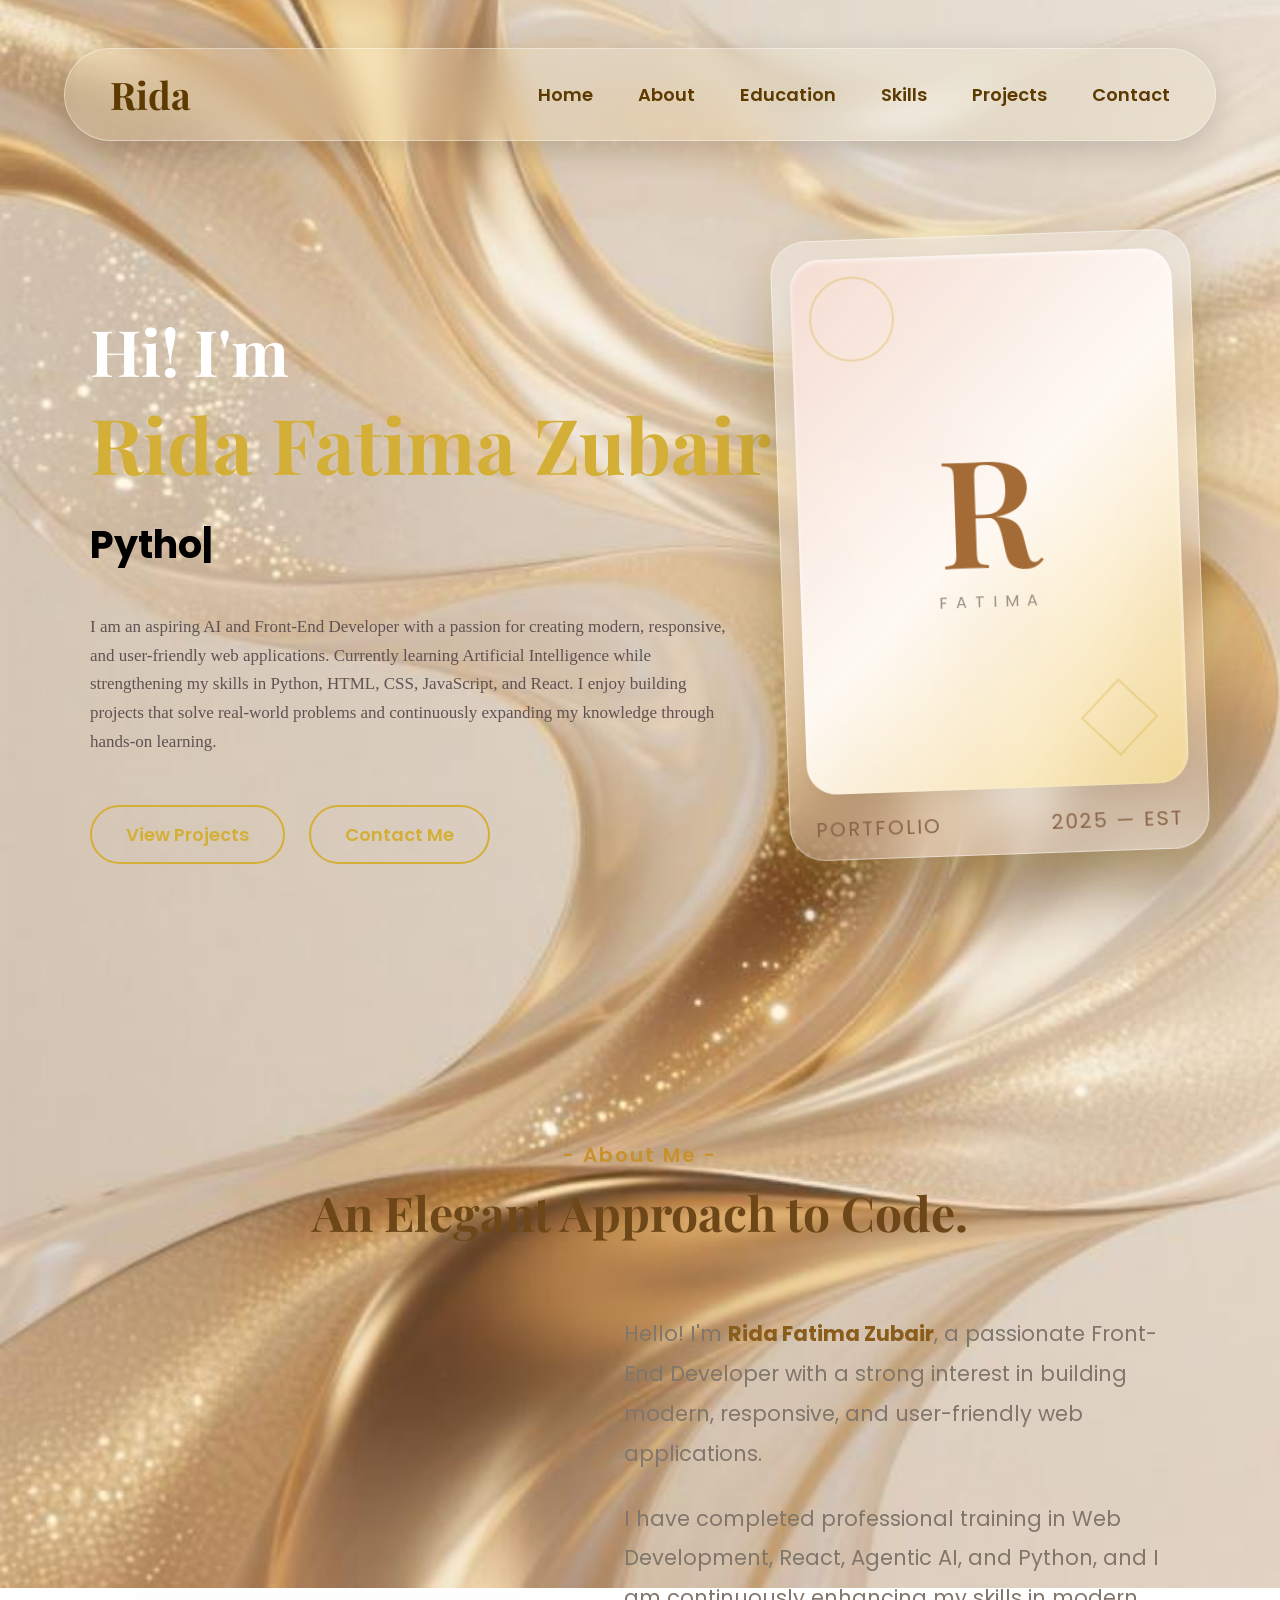
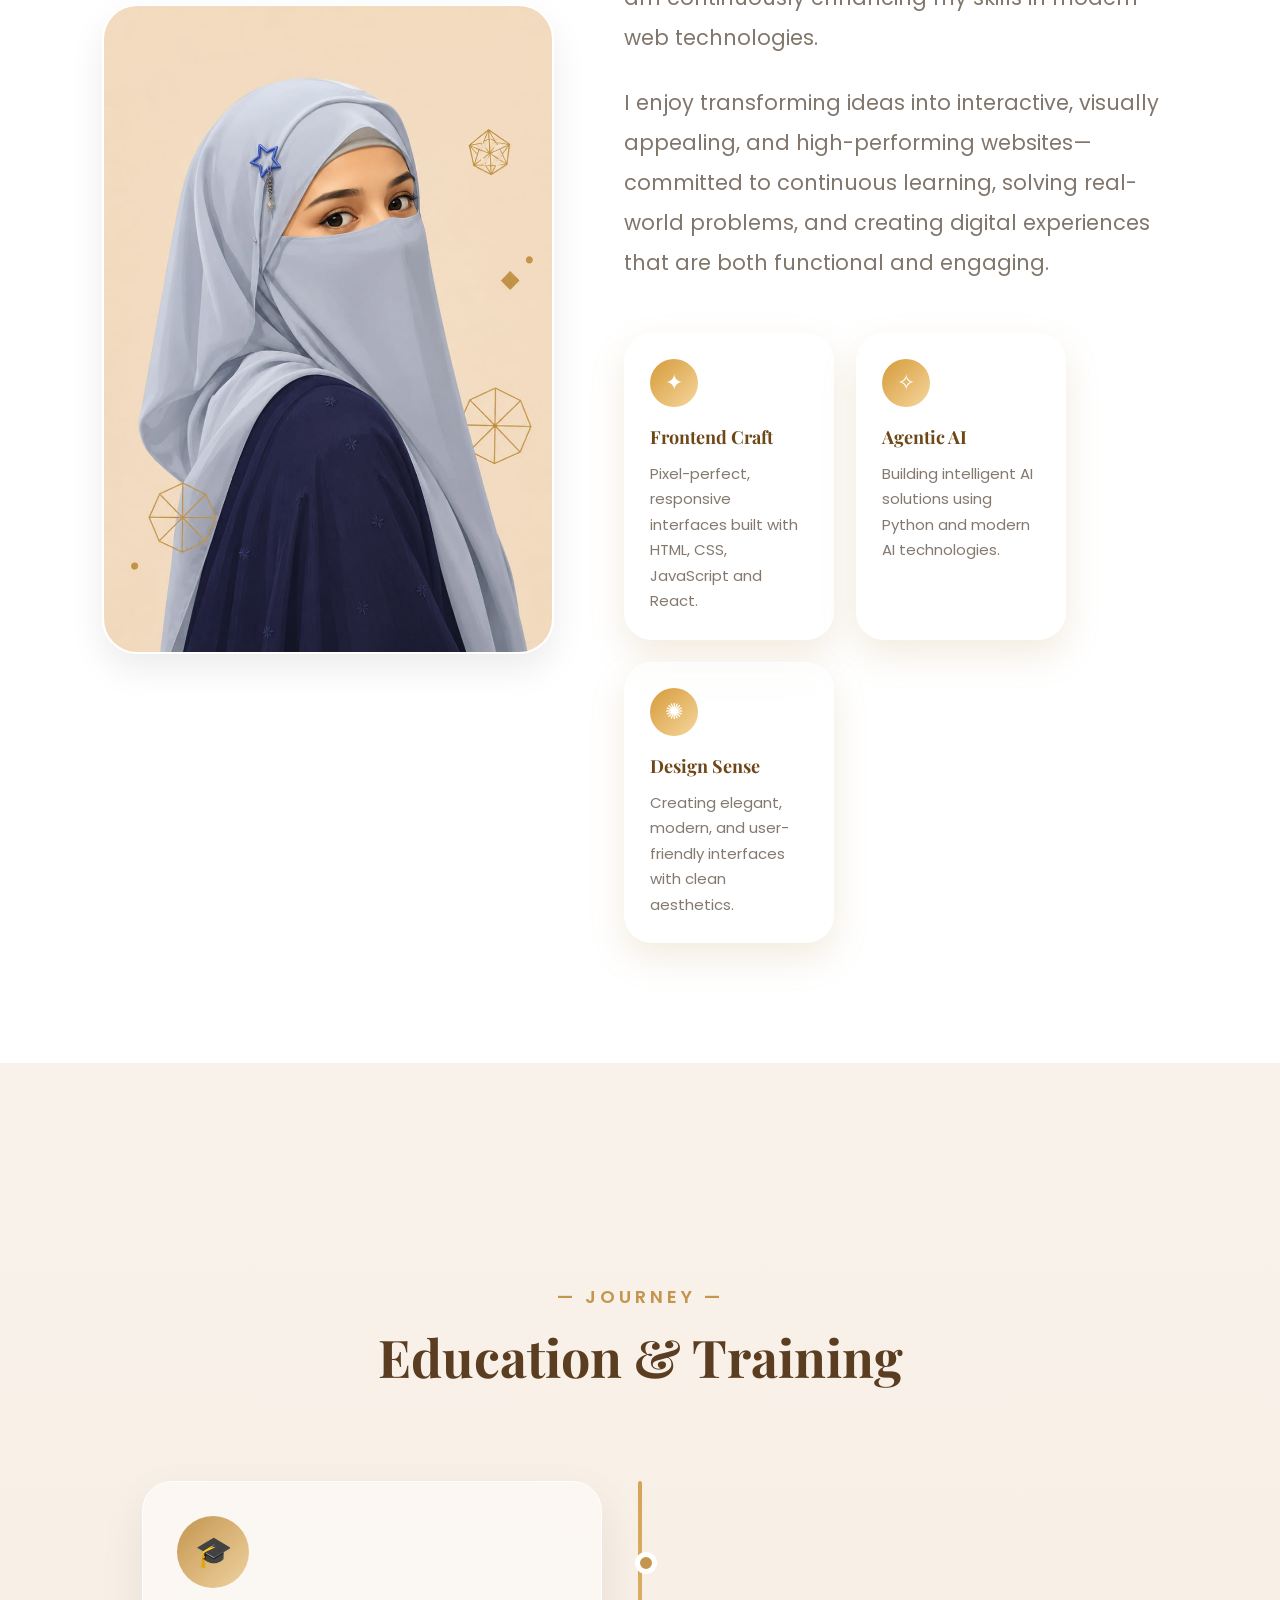
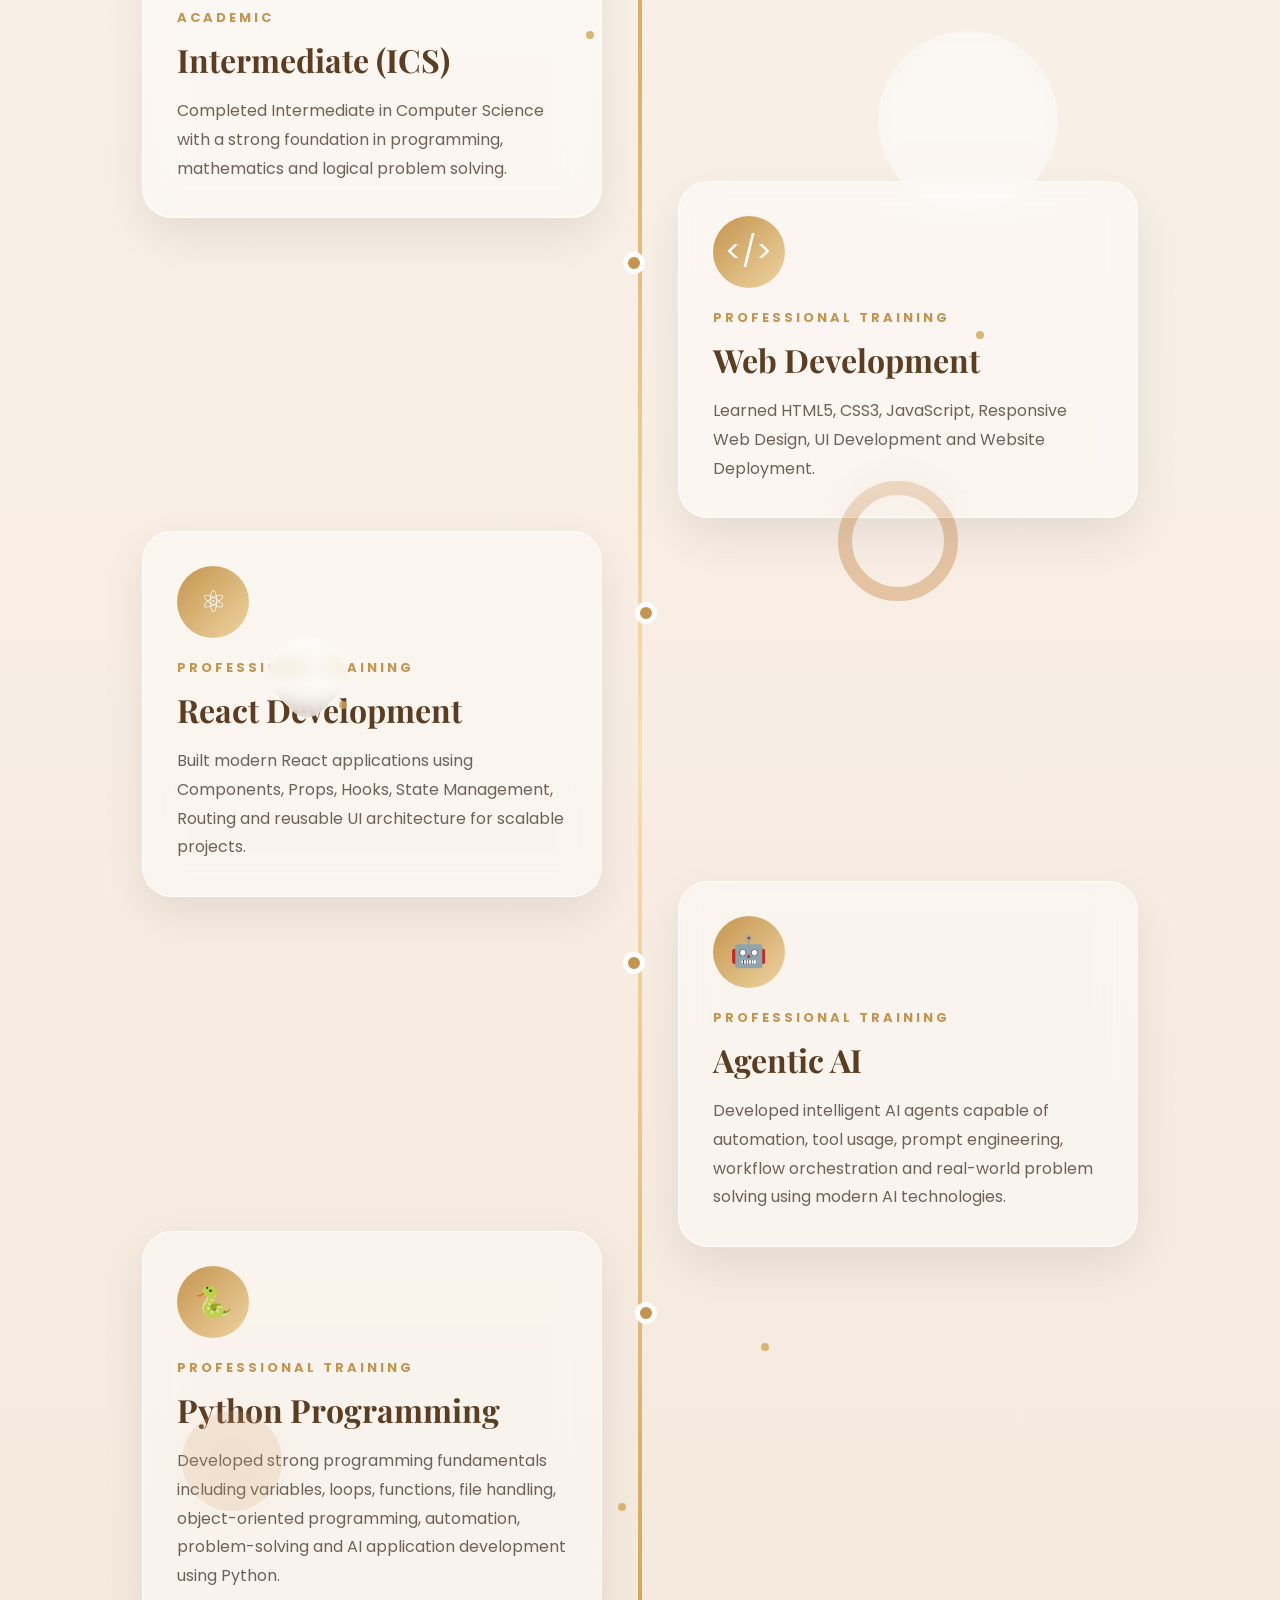
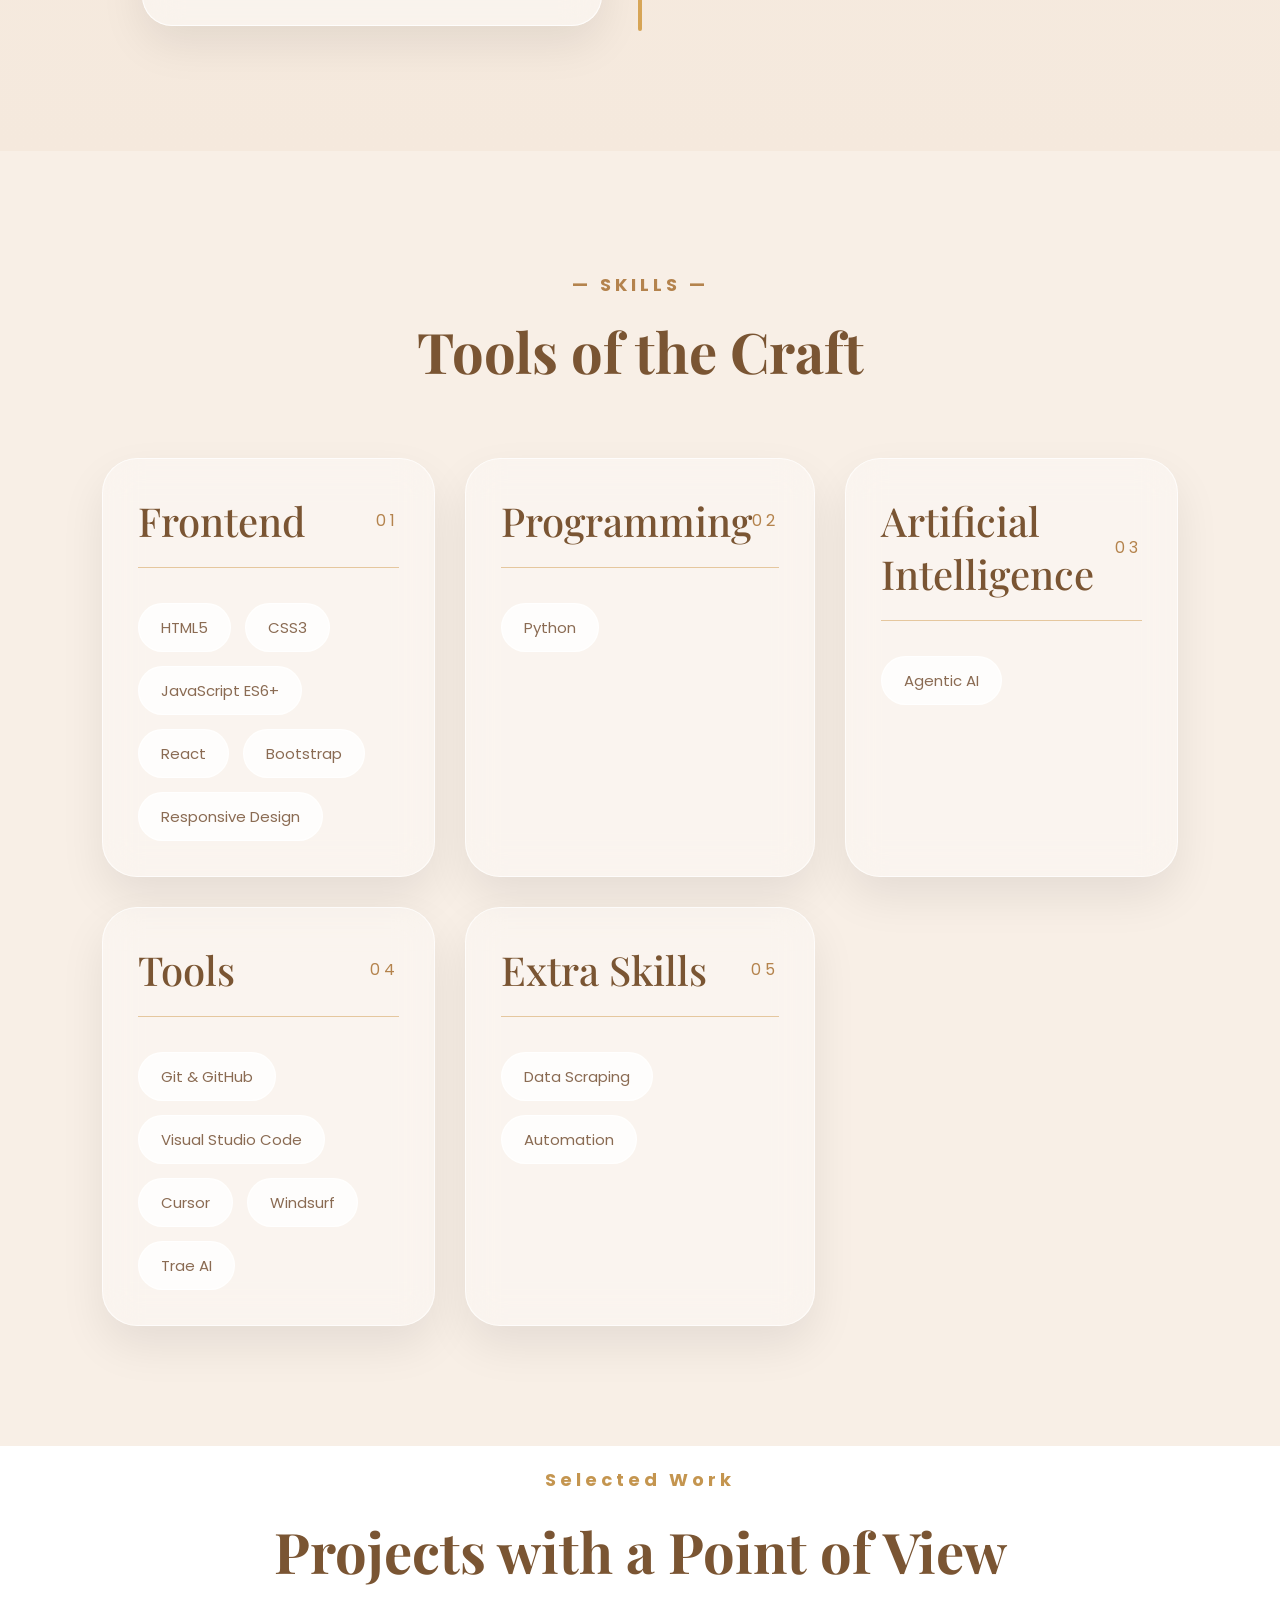
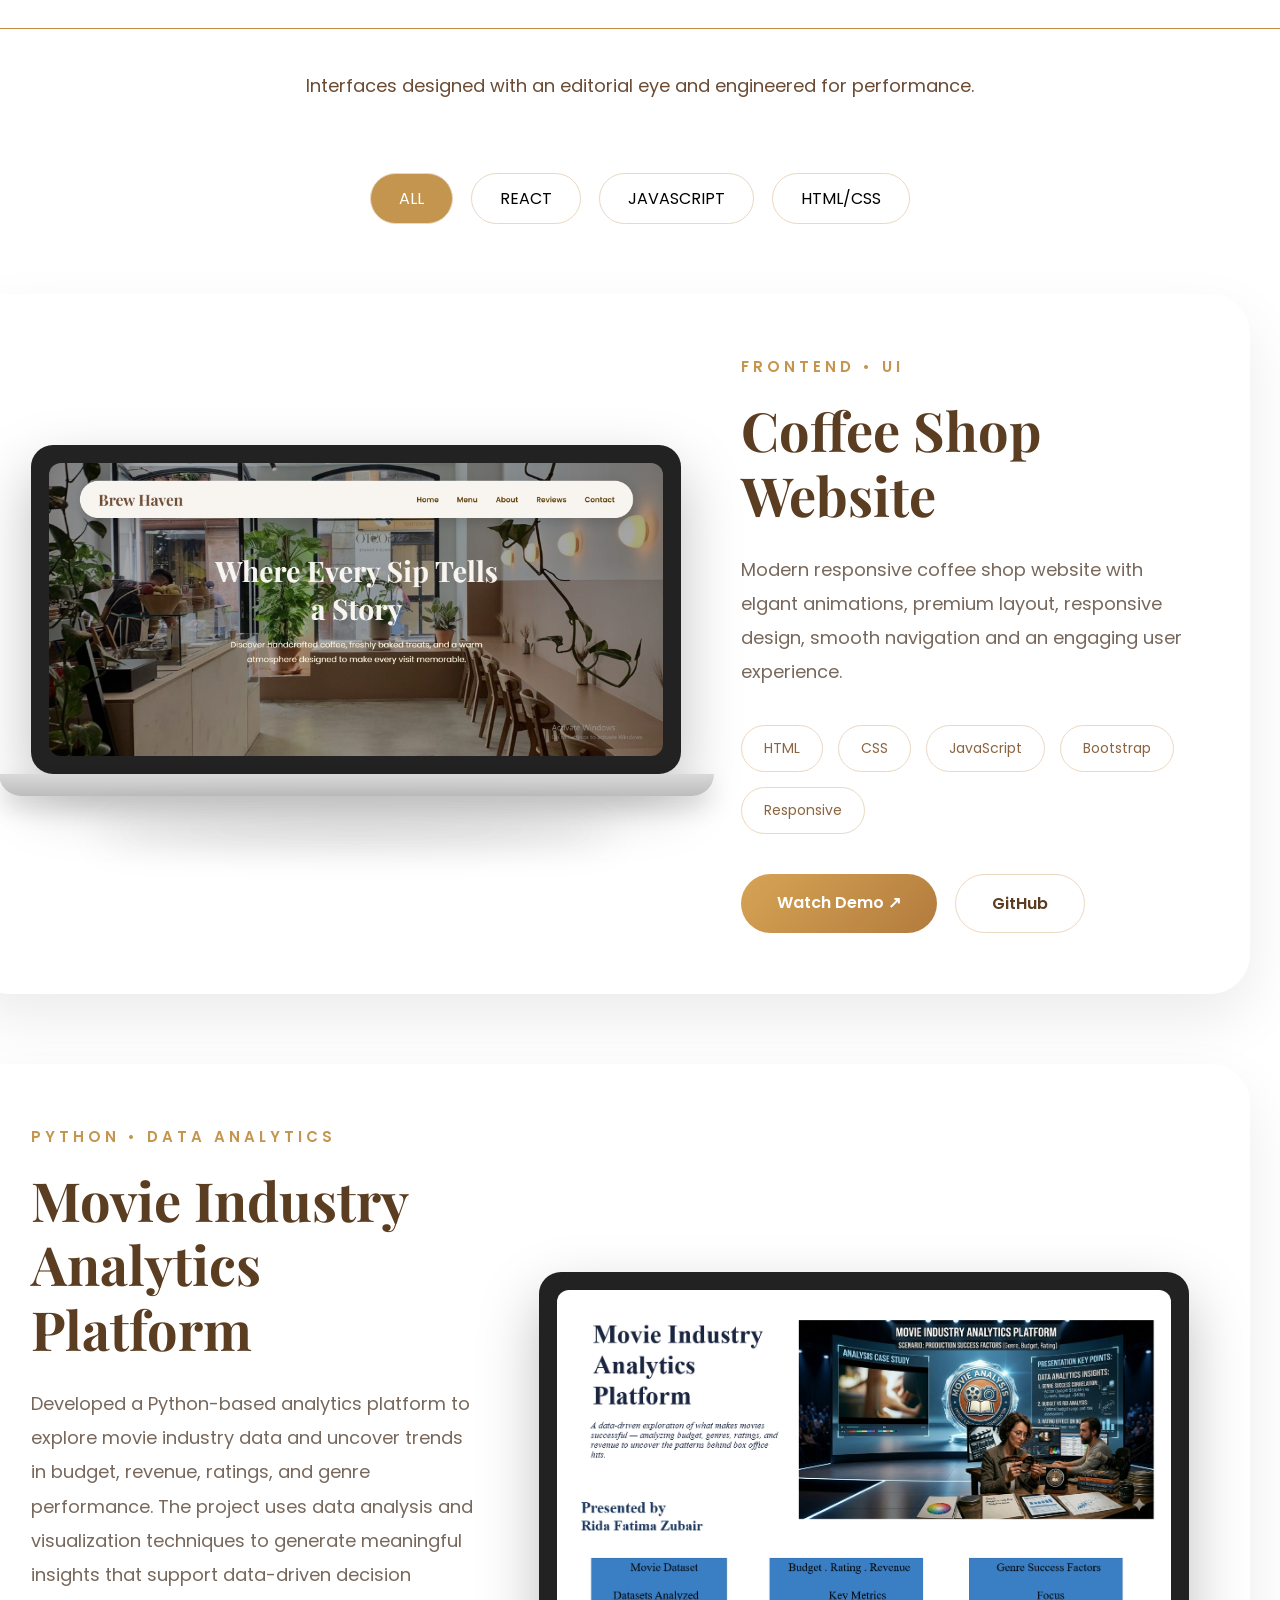
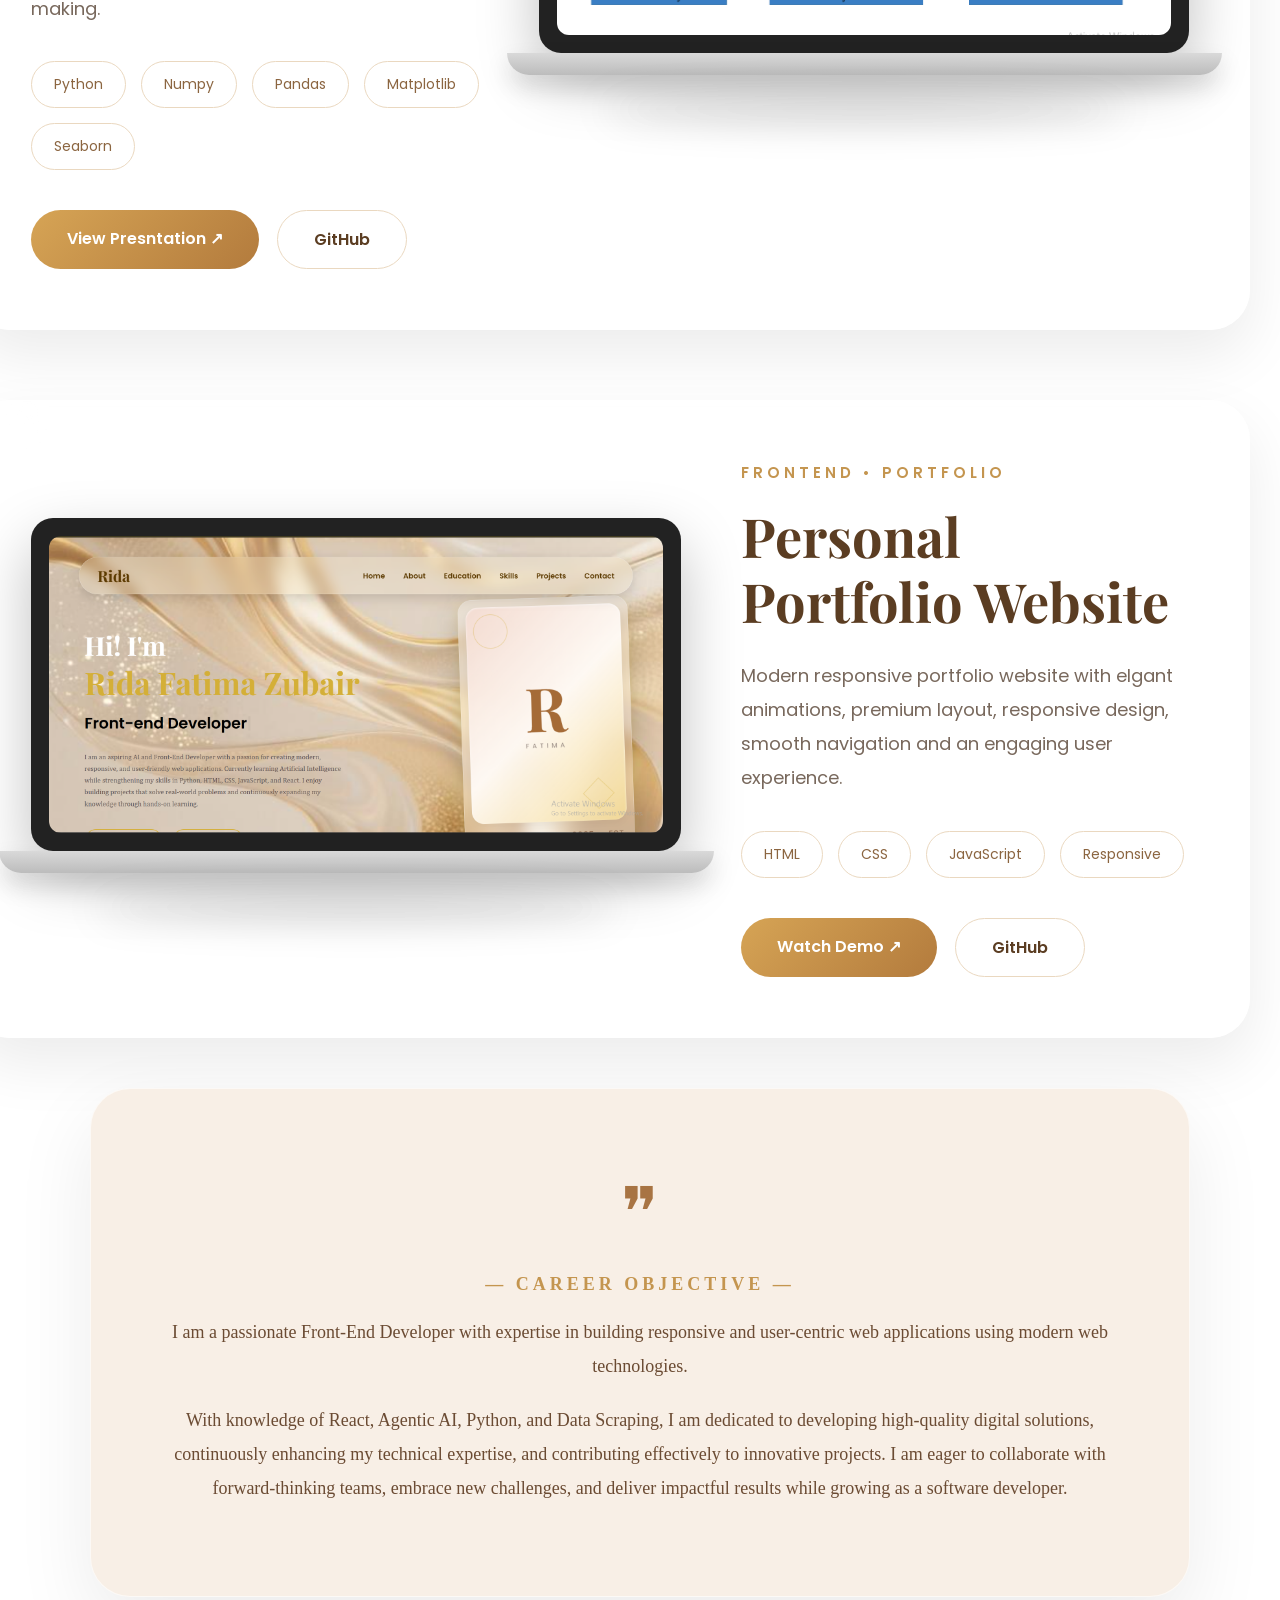
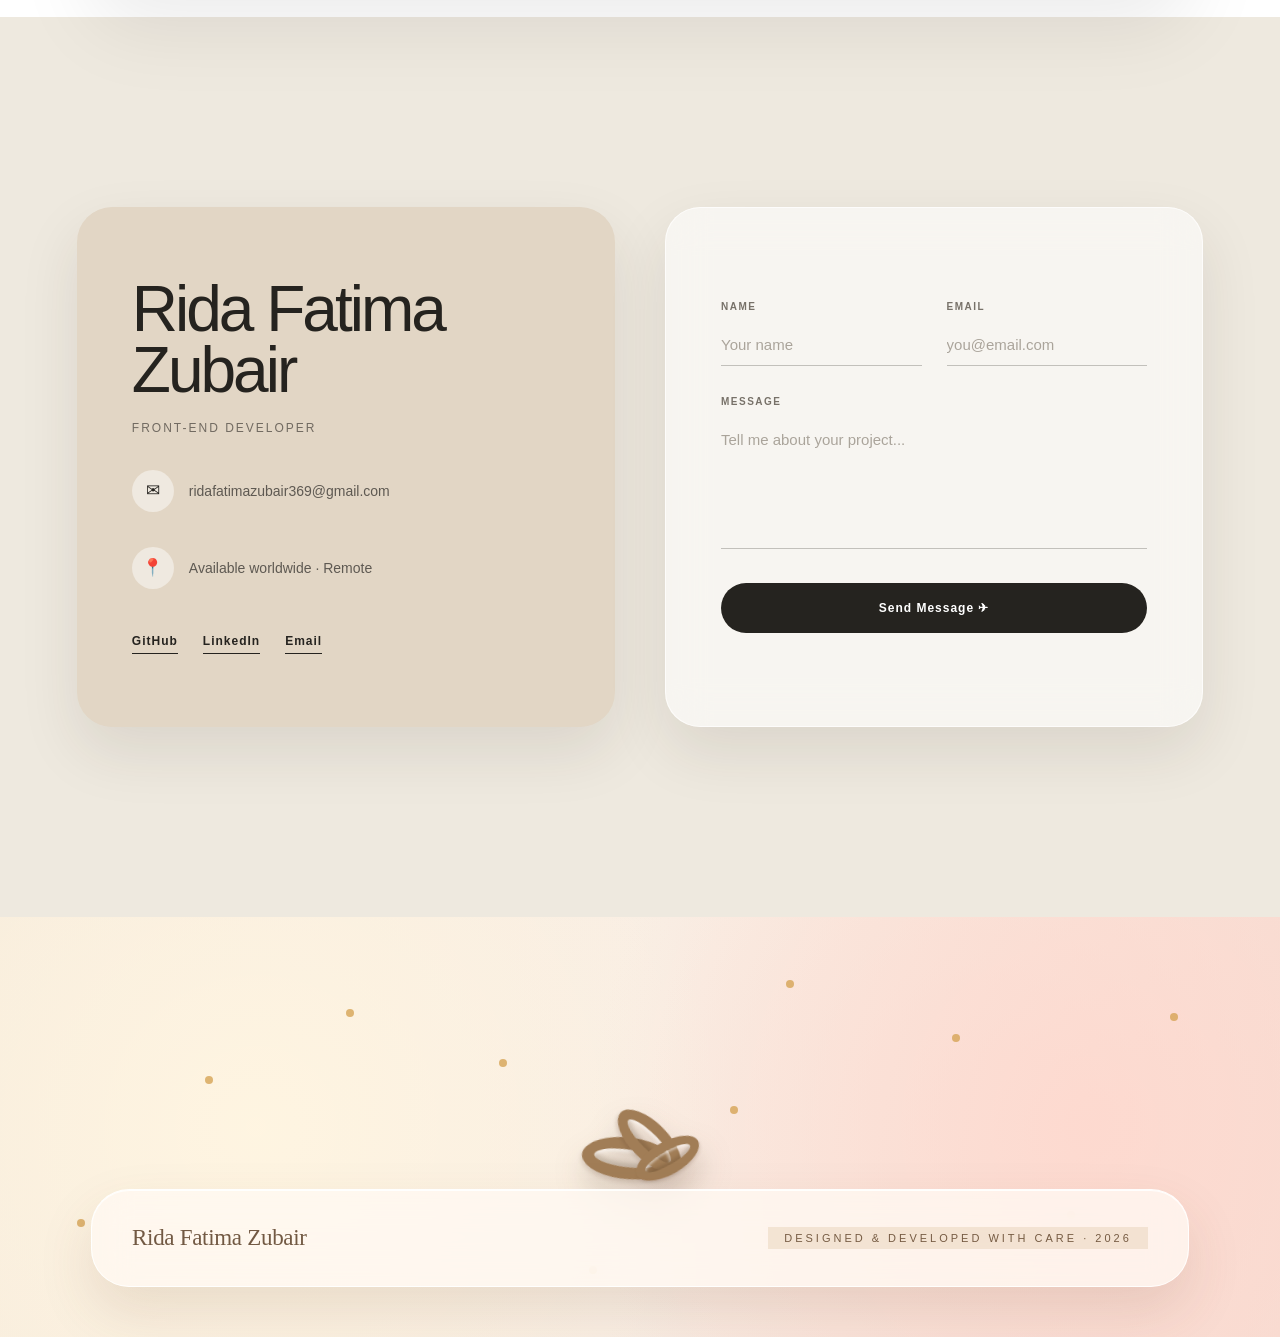
==== index.html @ 30a6de3e "Rename portfolio.html to index.html" ====
<!DOCTYPE html>
<html lang="en">
<head>
    <meta charset="UTF-8">
    <meta name="viewport" content="width=device-width, initial-scale=1.0">
    <title>Rida Portfolio</title>
    <link href="https://fonts.googleapis.com/css2?family=Playfair+Display:wght@700&family=Poppins:wght@400;500;600&display=swap" rel="stylesheet">

    <link rel="stylesheet" href="portfolio.css">
</head>

<body>
    <!-- Navbar -->
    <nav class="navbar">
        <div class="logo">
            Rida
        </div>
        <ul class="nav-links">
            <li><a href="#home">Home</a></li>
            <li><a href="#about">About</a></li>
            <li><a href="#education">Education</a></li>
            <li><a href="#skills">Skills</a></li>
            <li><a href="#projects">Projects</a></li>
            <li><a href="#contact">Contact</a></li>
        </ul>
    </nav>
    <!-- Hero Section -->
    <header id="home">
        <div class="header-content">
            <h1 id="intro">
                Hi! I'm
                <span>Rida Fatima Zubair</span>
            </h1>
            <h2 id="quote"></h2>
            <div class="para">
                <p>
                    I am an aspiring AI and Front-End Developer with a passion for creating modern, responsive, and user-friendly web applications. Currently learning Artificial Intelligence while strengthening my skills in Python, HTML, CSS, JavaScript, and React. I enjoy building projects that solve real-world problems and continuously expanding my knowledge through hands-on learning.
                </p>
            </div>
            <div class="btns">
                <a href="#projects" class="ctn">
                    View Projects
                </a>
                <a href="#contact" class="ctn">
                    Contact Me
                </a>
            </div>
        </div>
        <div class="hero-right">
        <div class="profile-card">
            <div class="inner-card">
                <div class="profile-circle"></div>
                <div class="center-content">
                    <h1>R</h1>
                    <p>FATIMA</p>
                </div>
                <div class="diamond"></div>
            </div>
            <div class="card-footer">
                <span>PORTFOLIO</span>
                <span>2025 — EST</span>
            </div>
        </div>
    </div>
    </header>
    <section class="about-section" id="about">
    <div class="title">
        <h4>- About Me -</h4>
        <h3 id="approach">An Elegant Approach to Code.</h3>
    </div>
    <div class="about-content">
        <!-- Left Side -->
        <div class="hero-left">
            <div class="image-card">
                <img
                    class="img"
                    src="images/rida.jpeg"
                    alt="Rida Fatima Zubair"
                >
            </div>
        </div>
        <!-- Right Side -->
        <div class="vertical">
            <article class="info">
                <p class="inner-info">
                    Hello! I'm <strong>Rida Fatima Zubair</strong>, a passionate Front-End Developer with a strong interest in building modern, responsive, and user-friendly web applications.
                </p>
            </article>
            <article class="info">
                <p class="inner-info">
                    I have completed professional training in Web Development, React, Agentic AI, and Python, and I am continuously enhancing my skills in modern web technologies.
                </p>
            </article>
            <article class="info">
                <p class="inner-info">
                    I enjoy transforming ideas into interactive, visually appealing, and high-performing websites—committed to continuous learning, solving real-world problems, and creating digital experiences that are both functional and engaging.
                </p>
            </article>
            <div class="cards">
                <div class="card">
                    <div class="icon">
                        ✦
                    </div>
                    <h3>Frontend Craft</h3>
                    <p>
                        Pixel-perfect, responsive interfaces built with HTML, CSS, JavaScript and React.
                    </p>
                </div>
                <div class="card">
                    <div class="icon">
                        ✧
                    </div>
                    <h3>Agentic AI</h3>
                    <p>
                        Building intelligent AI solutions using Python and modern AI technologies.
                    </p>
                </div>
                <div class="card">
                    <div class="icon">
                        ✺
                    </div>
                    <h3>Design Sense</h3>
                    <p>
                        Creating elegant, modern, and user-friendly interfaces with clean aesthetics.
                    </p>
                </div>
            </div>
        </div>
    </div>
    </section>
    <!-- =================== JOURNEY SECTION =================== -->

    <section class="about-journey" id="education">
        <div class="journey">
            <h4 class="jour">— JOURNEY —</h4>
            <h2 class="Jour">Education & Training</h2>
        </div>
        <div class="jour-card">
        <!-- Timeline -->
        <div class="timeline"></div>
        <!-- Decorative Shapes -->
        <div class="floating-circle circle1"></div>
        <div class="floating-circle circle2"></div>
        <div class="floating-ring"></div>
        <div class="floating-square"></div>
        <div class="glow glow1"></div>
        <div class="glow glow2"></div>
        <!-- ================= Card 1 ================= -->
        <div class="journey-card card1">
            <span class="dot"></span>
            <div class="card-icon">
                🎓
            </div>
            <h4>ACADEMIC</h4>
            <h2>Intermediate (ICS)</h2>
            <p>
                Completed Intermediate in Computer Science with a strong
                foundation in programming, mathematics and logical
                problem solving.
            </p>
        </div>
        <!-- ================= Card 2 ================= -->
        <div class="journey-card card2">
            <span class="dot"></span>
            <div class="card-icon">
                &lt;/&gt;
            </div>
            <h4>PROFESSIONAL TRAINING</h4>
            <h2>Web Development</h2>
            <p>
                Learned HTML5, CSS3, JavaScript,
                Responsive Web Design,
                UI Development and Website Deployment.
            </p>
        </div>
                <!-- ================= Card 3 ================= -->
        <div class="journey-card card3">
            <span class="dot"></span>
            <div class="card-icon">
                ⚛
            </div>
            <h4>PROFESSIONAL TRAINING</h4>
            <h2>React Development</h2>
            <p>
                Built modern React applications using Components,
                Props, Hooks, State Management, Routing and
                reusable UI architecture for scalable projects.
            </p>
        </div>
        <!-- ================= Card 4 ================= -->
        <div class="journey-card card4">
            <span class="dot"></span>
            <div class="card-icon">
                🤖
            </div>
            <h4>PROFESSIONAL TRAINING</h4>
            <h2>Agentic AI</h2>
            <p>
                Developed intelligent AI agents capable of
                automation, tool usage, prompt engineering,
                workflow orchestration and real-world problem solving
                using modern AI technologies.
            </p>
        </div>
                <!-- ================= Card 5 ================= -->
        <div class="journey-card card5">
            <span class="dot"></span>
            <div class="card-icon">
                🐍
            </div>
            <h4>PROFESSIONAL TRAINING</h4>
            <h2>Python Programming</h2>
            <p>
                Developed strong programming fundamentals including
                variables, loops, functions, file handling,
                object-oriented programming, automation,
                problem-solving and AI application development
                using Python.
            </p>
        </div>
        <!-- Decorative Floating Particles -->
        <div class="particle particle1"></div>
        <div class="particle particle2"></div>
        <div class="particle particle3"></div>
        <div class="particle particle4"></div>
        <div class="particle particle5"></div>
        <!-- Floating Shapes -->
        <div class="floating-circle circle1"></div>
        <div class="floating-circle circle2"></div>
        <div class="floating-ring"></div>
        <div class="floating-square"></div>
        <!-- Glow Effects -->
        <div class="glow glow1"></div>
        <div class="glow glow2"></div>
    </div>
</section>
<!-- ================= END OF JOURNEY SECTION ================= -->
    <!-- Typewriter Effect -->
    <script>
        const skills = [
            "Python Developer",
            "Front-end Developer",
            "React JS Developer",
            "Agentic AI Developer"
        ];
        let skillIndex = 0;
        let charIndex = 0;
        const quote = document.getElementById("quote");
        function typeSkill() {
            if (charIndex < skills[skillIndex].length) {
                quote.innerHTML += skills[skillIndex].charAt(charIndex);
                charIndex++;
                setTimeout(typeSkill, 100);
            } else {
                setTimeout(eraseSkill, 1500);
            }
        }
        function eraseSkill() {
            if (charIndex > 0) {
                quote.innerHTML = skills[skillIndex].substring(0, charIndex - 1);
                charIndex--;
                setTimeout(eraseSkill, 50);
            } else {
                skillIndex++;
                if (skillIndex >= skills.length) {
                    skillIndex = 0;
                }
                setTimeout(typeSkill, 400);
            }
        }
        typeSkill();
    </script>
    <!-- =========================== SKILLS ================= -->
    <section class="skills-section" id="skills">
       <div class="skills-title">
        <h4>— SKILLS —</h4>
        <h3>Tools of the Craft</h3>
       </div>
       <div class="skills-grid">
        <div class="skill-card">
            <div class="card-top">
                <h2>Frontend</h2>
                <span>01</span>
            </div>
            <hr>
            <div class="tags">
                <span>HTML5</span>
                <span>CSS3</span>
                <span>JavaScript ES6+</span>
                <span>React</span>
                <span>Bootstrap</span>
                <span>Responsive Design</span>
            </div>
        </div>
        <!-- Card 2 -->
        <div class="skill-card">
            <div class="card-top">
                <h2>Programming</h2>
                <span>02</span>
            </div>
            <hr>
            <div class="tags">
                <span>Python</span>
            </div>
        </div>
        <!-- Card 3 -->
        <div class="skill-card">
            <div class="card-top">
                <h2>Artificial Intelligence</h2>
                <span>03</span>
            </div>
            <hr>
            <div class="tags">
                <span>Agentic AI</span>
            </div>
        </div>
        <!-- Card 4 -->
        <div class="skill-card">
            <div class="card-top">
                <h2>Tools</h2>
                <span>04</span>
            </div>
            <hr>
            <div class="tags">
                <span>Git & GitHub</span>
                <span>Visual Studio Code</span>
                <span>Cursor</span>
                <span>Windsurf</span>
                <span>Trae AI</span>
            </div>
        </div>
        <!-- Card 5 -->
        <div class="skill-card">
            <div class="card-top">
                <h2>Extra Skills</h2>
                <span>05</span>
            </div>
            <hr>
            <div class="tags">
                <span>Data Scraping</span>
                <span>Automation</span>
            </div>
        </div>
    </div>
</section>
<!-- =========================== PROJECTS =========================== -->
<section class="projects" id="projects">
    <div class="project-title">
        <h3>Selected Work</h3>
        <h2>Projects with a Point of View</h2>
        <hr>
        <p>
            Interfaces designed with an editorial eye and engineered
            for performance.
        </p>
    </div>
    <!-- Filter Buttons -->
    <div class="project-tag">
        <span class="active">ALL</span>
        <span>REACT</span>
        <span>JAVASCRIPT</span>
        <span>HTML/CSS</span>
    </div>
    <!-- ================= PROJECT CARD ================= -->
    <div class="project-card">
        <!-- LEFT SIDE -->
        <div class="project-image">
            <div class="laptop">
                <div class="screen">
                    <img src="images/project1.png" alt="Coffee Shop">
                </div>
                <div class="keyboard"></div>
                <div class="shadow"></div>
            </div>
        </div>
        <!-- RIGHT SIDE -->
        <div class="project-content">
            <span class="project-category">
                FRONTEND • UI
            </span>
            <h2>
                Coffee Shop Website
            </h2>
            <p>
                Modern responsive coffee shop website with elgant
                animations, premium layout, responsive design,                
                smooth navigation and an engaging user experience.
            </p>
            <div class="tech-stack">
                <span>HTML</span>
                <span>CSS</span>
                <span>JavaScript</span>
                <span>Bootstrap</span>
                <span>Responsive</span>
            </div>
            <div class="project-buttons">
                <a href="https://www.linkedin.com/posts/rida-fatima-zubair-9562b33aa_oasisinfobyte-webdevelopment-frontenddevelopment-ugcPost-7490070006165311488-V2Jw/?utm_source=share&utm_medium=member_android&rcm=ACoAAGQRTJIB_hg-yeeLDX-iaZPL9J8H9MK1H6o" class="live-btn" target="_blank">
                    Watch Demo ↗
                </a>
                <a href="https://github.com/Girllikeridu/OIBSIP_LANDING-PAGE.git" class="github-btn" target="_blank">
                    GitHub
                </a>
            </div>
        </div>
    </div>
        <!-- !-- ================= PROJECT CARD 2 ================= -->
    <div class="project-card">
           <div class="project-content">
           <span class="project-category">
            PYTHON • DATA ANALYTICS
            </span>
            <h2>
            Movie Industry Analytics Platform
            </h2>
            <p>
            Developed a Python-based analytics platform to explore movie industry data and uncover trends in budget, revenue, ratings, and genre performance. The project uses data analysis and visualization techniques to generate meaningful insights that support data-driven decision making.
            </p>
           <div class="tech-stack">
            <span>Python</span>
            <span>Numpy</span>
            <span>Pandas</span>
            <span>Matplotlib</span>
            <span>Seaborn</span>
           </div>
           <div class="project-buttons">
            <a href="https://www.linkedin.com/posts/rida-fatima-zubair-9562b33aa_python-dataanalytics-datascience-activity-7491488376039067648-KQQX?utm_source=social_share_send&utm_medium=android_app&rcm=ACoAAGQRTJIB_hg-yeeLDX-iaZPL9J8H9MK1H6o&utm_campaign=copy_link" class="live-btn">View Presntation ↗</a>
            <a href="https://github.com/Girllikeridu/Movie-Industry-Analytics-Platform.git" class="github-btn">GitHub</a>
           </div>
        </div>
        <div class="project-image">
            <div class="laptop">
                <div class="screen">
                   <img src="images/project2.png" alt="E-Commerce Website">
                </div>

                <div class="keyboard"></div>
                <div class="shadow"></div>
            </div>
        </div>
    </div>
    <!-- !-- ================= PROJECT CARD 3 ================= -->
    <div class="project-card">
        <!-- LEFT SIDE -->
        <div class="project-image">
            <div class="laptop">
                <div class="screen">
                    <img src="images/project3.png" alt="Coffee Shop">
                </div>
                <div class="keyboard"></div>
                <div class="shadow"></div>
            </div>
        </div>
        <!-- RIGHT SIDE -->
        <div class="project-content">
            <span class="project-category">
                FRONTEND • PORTFOLIO
            </span>
            <h2>
                Personal Portfolio Website
            </h2>
            <p>
                Modern responsive portfolio website with elgant
                animations, premium layout, responsive design,                
                smooth navigation and an engaging user experience.
            </p>
            <div class="tech-stack">
                <span>HTML</span>
                <span>CSS</span>
                <span>JavaScript</span>
                <span>Responsive</span>
            </div>
            <div class="project-buttons">
                <a href="" class="live-btn" target="_blank">
                    Watch Demo ↗
                </a>
                <a href="" class="github-btn" target="_blank">
                    GitHub
                </a>
            </div>
        </div>
    </div>
</section>
<!-- !-- ================= CAREER OBJECTIVE ================= -->
<section class="career">
    <div class="career-quote">
         ❞
    </div>
    <div class="career-title">
        <h4>— CAREER OBJECTIVE —</h4>
        <p id="career-para">I am a passionate Front-End Developer with expertise in building responsive and user-centric web applications using modern web technologies.</p>
        <p id="career-para2">With knowledge of React, Agentic AI, Python, and Data Scraping, I am dedicated to developing high-quality digital solutions, continuously enhancing my technical expertise, and contributing effectively to innovative projects. I am eager to collaborate with forward-thinking teams, embrace new challenges, and deliver impactful results while growing as a software developer.</p>
    </div>    
</section>
<!-- !-- ================= CONTACT ================= -->
<section class="contact">
    <div class="container">
        <!-- Left Card -->
        <div class="info-card">
            <h1>Rida Fatima Zubair</h1>
            <p class="role">FRONT-END DEVELOPER</p>
            <div class="info-box">
                <span>✉</span>
                <p>ridafatimazubair369@gmail.com</p>
            </div>
            <div class="info-box">
                <span>📍</span>
                <p>Available worldwide · Remote</p>
            </div>
            <div class="socials">
                <a href="https://github.com/Girllikeridu" target="_blank">GitHub</a>
                <a href="https://www.linkedin.com/in/rida-fatima-zubair-9562b33aa/" target="_blank">LinkedIn</a>
                <a href="mailto:ridafatimazubair369@gmail.com">Email</a>
            </div>
        </div>
        <!-- Right Card -->
        <div class="form-card">
            <div class="row">
                <div class="field">
                    <label for="name">NAME</label>
                    <input
                        id="name"
                        type="text"
                        placeholder="Your name">
                </div>
                <div class="field">
                    <label for="email">EMAIL</label>
                    <input
                        id="email"
                        type="email"
                        placeholder="you@email.com">
                </div>
            </div>
            <div class="field">
                <label for="message">MESSAGE</label>
                <textarea
                    id="message"
                    placeholder="Tell me about your project..."
                ></textarea>
            </div>
            <button type="submit">
                Send Message ✈
            </button>
        </div>
    </div>
</section>
<!-- =========================FOOTER========================= -->
<footer class="footer">
    <!-- Decorative particles -->
    <span class="particle p1"></span>
    <span class="particle p2"></span>
    <span class="particle p3"></span>
    <span class="particle p4"></span>
    <span class="particle p5"></span>
    <span class="particle p6"></span>
    <span class="particle p7"></span>
    <span class="particle p8"></span>
    <span class="particle p9"></span>
    <span class="particle p10"></span>
    <!-- Floating 3D object -->
    <div class="footer-object">
        <div class="loop loop-1"></div>
        <div class="loop loop-2"></div>
        <div class="loop loop-3"></div>
    </div>
    <!-- Footer glass card -->
    <div class="footer-card">
        <div class="footer-name">
            Rida Fatima Zubair
        </div>
        <div class="footer-credit">
            DESIGNED &amp; DEVELOPED WITH CARE · 2026
        </div>
    </div>
</footer>
</body>
</html>
---- portfolio.css ----
*{
    margin:0;
    padding:0;
    box-sizing:border-box;
}
body{
    background-image: url("images/gold-bg.jpg");
    font-family:'Poppins',sans-serif;
    /* background:linear-gradient(
        135deg,
        #FFF5CC 0%,
        #F4D03F 30%,
        #D4AF37 65%,
        #B8860B 100%
    ); */
    min-height:100vh;
    background-size: cover;
    background-position: center;
    background-repeat: no-repeat;
    background-attachment: fixed;

}
/* ================= NAVBAR ================= */
.navbar{
    width:90%;
    margin:20px auto;
    padding:20px 45px;
    display:flex;
    justify-content:space-between;
    align-items:center;
    background:rgba(255,248,220,0.18);
    backdrop-filter:blur(15px);
    border:1px solid rgba(255,255,255,.4);
    border-radius:50px;
    box-shadow:0 8px 30px rgba(0,0,0,.15);
    position: fixed;
    top: 28px;
    left: 50%;
    transform: translateX(-50%);
    z-index: 1000;
}
/* ================= LOGO ================= */
.logo{
    font-family:'Playfair Display',serif;
    font-size:38px;
    font-weight:bold;
    color:#5C3A00;
    cursor:pointer;
}
.logo span{
    color:#FFF8DC;
}
/* ================= MENU ================= */
.nav-links{
    display:flex;
    list-style:none;
    gap:45px;
}
.nav-links a{
    text-decoration:none;
    color:#5C3A00;
    font-size:18px;
    font-weight:600;
    transition:.3s;
    position:relative;
}
/* Gold underline animation */
.nav-links a::after{
    content:"";
    position:absolute;
    left:0;
    bottom:-6px;
    width:0;
    height:3px;
    background:#FFF8DC;
    transition:.3s;
}
.nav-links a:hover{
    color:brown;
}
.nav-links a:hover::after{
    width:100%;
}
/* ================= Header ================= */
.header-content{
    width: 100%;
}
header{
    width: 100%;
    /* background-position: bottom;
    background-attachment: fixed; */
    display: flex;
    min-height: 100vh;
    align-items: center;
    justify-content: flex-start;
    padding-left: 90px;
    box-sizing: border-box;
    margin-top: 120px;

}
#intro{
    color: #ffffff;
    font-family: 'Playfair Display', sans-serif;
    font-size: 4rem;   
    line-height: 1.1;
    margin: 0;
    margin-top: 40px;
}
#intro span{
    color:#D4AF37;
    display:block;
    margin-top:15px;
    font-size:1.2em;
}
.para{
    color: rgb(96, 82, 82);
    padding-top: 20px;
    font-family: Cambria, Cochin, Georgia, Times, 'Times New Roman', serif;
    margin-bottom: 48px;
    width: 650px;
    margin-top: 20px;
    line-height: 1.7;
    font-size: 17px;
}
.ctn{
    display:inline-block;
    padding:14px 34px;
    /* margin-top:40px; */
    margin-right:20px;
    border:2px solid #D4AF37;
    border-radius:35px;
    color:#D4AF37;
    text-decoration:none;
    font-size:18px;
    font-weight:600;
    transition:.3s;
}
.ctn:hover{
    background:#D4AF37;
    color:white;
}
#quote{
    font-size: 38px;
    font-weight: 700;
    color: black;
    min-height: 55px;
    margin-top: 30px;
}
#quote::after{
    content: "|";
    animation: blink .7s infinite;
}
/* ================= PROFILE CARD ================= */
.profile-card{
    width:420px;
    height:620px;
    background:rgba(255,255,255,.25);
    backdrop-filter:blur(20px);
    border:1px solid rgba(255,255,255,.45);
    border-radius:35px;
    padding:18px;
    position:relative;
    transform:translateY(-25px) rotate(-2deg);
    box-shadow:
    0 40px 80px rgba(0,0,0,.20),
    0 15px 35px rgba(212,175,55,.25);
    animation:floatCard 4s ease-in-out infinite;
    transition:.4s;
}
/* ================= INNER CARD ================= */
.inner-card{
    width:100%;
    height:92%;
    border-radius:30px;
    position:relative;
    background:linear-gradient(
    135deg,
    rgba(245,220,210,.92),
    rgba(255,250,245,.97),
    rgba(246,221,150,.85)
    );
    box-shadow:
    inset 0 2px 5px rgba(255,255,255,.7),
    0 8px 20px rgba(0,0,0,.05);

}
/* ================= TOP CIRCLE ================= */
.profile-circle{
    width:85px;
    height:85px;
    border:2px solid rgba(212,175,55,.35);
    border-radius:50%;
    position:absolute;
    top:18px;
    left:18px;
}
/* ================= CENTER ================= */
.center-content{
    position:absolute;
    top:50%;
    left:50%;
    transform:translate(-50%,-50%);
    text-align:center;
}
.center-content h1{
    font-size:150px;
    font-family:'Playfair Display',serif;
    color:#A56B37;
    font-weight:600;
    margin:0;
    line-height:1;
}
.center-content p{
    margin-top:8px;
    letter-spacing:8px;
    font-size:16px;
    color:#9A8D85;
}
.hero-right{
    display:flex;
    justify-content:center;
    align-items:center;
    padding-right:80px;
}
/* ================= DIAMOND ================= */
.diamond{
    width:55px;
    height:55px;
    border:2px solid rgba(212,175,55,.35);
    position:absolute;
    right:40px;
    bottom:40px;
    transform:rotate(45deg);
}
/* ================= FOOTER ================= */
.card-footer{
    position:absolute;
    left:25px;
    right:25px;
    bottom:15px;

    display:flex;
    justify-content:space-between;
    align-items:center;

    color:#8A6448;
    font-size:20px;
    letter-spacing:2px;
}
/* ================= HOVER EFFECT ================= */
.profile-card:hover{
    transform:translateY(-50px) rotate(0deg) scale(1.03);
    box-shadow:
    0 60px 120px rgba(0,0,0,.25),
    0 25px 50px rgba(212,175,55,.35);

}
.title{
    color: brown;
    justify-content: center;
    text-align: center;
}
#approach{
    font-size: xx-large;
    font-family: Cambria, Cochin, Georgia, Times, 'Times New Roman', serif;
    color: #A56B37;
}
/* ===========================
   ABOUT SECTION
=========================== */

.about-section{
    width:100%;
    padding:120px 8%;
}
.title{
    text-align:center;
    margin-bottom:70px;
}
.title h4{
    color:#c7922d;
    font-size:20px;
    font-weight:600;
    letter-spacing:2px;
    margin-bottom:10px;
}
#approach{
    font-size:48px;
    color:#6d4717;
    font-family:"Playfair Display",serif;
}
/* ===========================IMAGE + CONTENT===========================*/
.about-content{
    display:flex;
    justify-content:space-between;
    align-items:center;
    gap:70px;
}
/* ===========================LEFT SIDE=========================== */
.hero-left{
    width:42%;
    display:flex;
    justify-content:center;
}
.image-card{
    width:500px;
    height:650px;
    border-radius:35px;
    background:rgba(255,255,255,.25);
    border:2px solid rgba(255,255,255,.6);
    backdrop-filter:blur(12px);
    box-shadow:0 15px 35px rgba(0,0,0,.08);
    overflow:hidden;
}
.img{
    width:100%;
    height:100%;
    object-fit:cover;
}
/* ==========================RIGHT SIDE=========================== */
.vertical{
    width:58%;
    display:flex;
    flex-direction:column;
}
/* ===========================PARAGRAPHS=========================== */
.info{
    margin-bottom:25px;
}
.inner-info{
    font-size:21px;
    line-height:1.9;
    color:#81766b;
    font-family:"Poppins",sans-serif;
    font-weight:400;
}
.inner-info strong{
    color:#8b5d1b;
    font-weight:700;
}
/* ===========================CARDS=========================== */
.cards{
    display:flex;
    gap:22px;
    margin-top:25px;
    flex-wrap:wrap;
}
.card{
    width:210px;
    min-height:220px;
    padding:25px;
    border-radius:28px;
    background:rgba(255,255,255,.30);
    backdrop-filter:blur(20px);
    border:1px solid rgba(255,255,255,.65);
    box-shadow:
    0 15px 35px rgba(188,149,83,.18);
    transition:.4s;
}
.card:hover{
    transform:translateY(-10px);
    box-shadow:
    0 20px 45px rgba(188,149,83,.30);
}
/* ===========================ICON=========================== */
.icon{
    width:48px;
    height:48px;
    border-radius:50%;
    background:linear-gradient(135deg,#d59b39,#f6d69d);
    display:flex;
    justify-content:center;
    align-items:center;
    color:#fff;
    font-size:22px;
    margin-bottom:18px;
}
/*===========================CARD TEXT=========================== */
.card h3{
    font-size:18px;
    color:#6d4717;
    margin-bottom:12px;
    font-family:"Playfair Display",serif;
}
.card p{
    font-size:15px;
    color:#84796f;
    line-height:1.7;
}
/*===========================JOURNEY=========================== */
.about-journey{
    width:100%;
    padding:220px 8% 120px;
    background:linear-gradient(180deg,#f9f2ea,#f5e9dd);
    overflow:hidden;
}

.journey{text-align:center;margin-bottom:90px;}
.jour{color:#c4954f;font-size:18px;letter-spacing:4px;font-weight:600;}
.Jour{
    margin-top:12px;
    font:700 52px "Playfair Display",serif;
    color:#5b3d22;
}

.jour-card{
    position:relative;
    max-width:1400px;
    min-height:1750px;
    margin:auto;
}

.timeline{
    position:absolute;
    left:50%;
    top:0;
    transform:translateX(-50%);
    width:4px;
    height:100%;
    border-radius:20px;
    background:linear-gradient(#d6a455,#f7dfb3,#d6a455);
}

.journey-card{
    position:absolute;
    width:460px;
    padding:34px;
    border-radius:30px;
    background:rgba(255,255,255,.45);
    backdrop-filter:blur(18px);
    border:1px solid rgba(255,255,255,.8);
    box-shadow:0 18px 45px rgba(0,0,0,.08);
    transition:.35s;
}

.journey-card:hover{
    transform:translateY(-10px) scale(1.02);
    box-shadow:0 30px 60px rgba(196,149,79,.25);
}

.card-icon{
    width:72px;
    height:72px;
    border-radius:50%;
    display:flex;
    justify-content:center;
    align-items:center;
    background:linear-gradient(135deg,#c4954f,#efd3a0);
    color:#fff;
    font-size:30px;
    margin-bottom:20px;
}

.journey-card h4{
    color:#c4954f;
    letter-spacing:3px;
    font-size:13px;
    margin-bottom:10px;
}

.journey-card h2{
    color:#5b3d22;
    font:700 32px "Playfair Display",serif;
    margin-bottom:16px;
}

.journey-card p{
    color:#6d6257;
    line-height:1.8;
}

.dot{
    position:absolute;
    width:22px;
    height:22px;
    background:#c4954f;
    border:5px solid #fff;
    border-radius:50%;
    top:70px;
}
.card1{top:0;left:40px;}
.card2{top:300px;right:40px;}
.card3{top:650px;left:40px;}
.card4{top:1000px;right:40px;}
.card5{top:1350px;left:40px;}

.card1 .dot,.card3 .dot,.card5 .dot{right:-56px;}
.card2 .dot,.card4 .dot{left:-56px;}
/*===========================SKILLS=========================== */
.skills-section{
    width:100%;
    padding:120px 8%;
    background:#f8efe6;
    position:relative;
    overflow:hidden;
}
.skills-title{
    text-align:center;
    margin-bottom:70px;
}
.skills-title h4{
    color:#b4834d;
    letter-spacing:4px;
    font-size:18px;
    margin-bottom:15px;
}
.skills-title h3{
    font-family:"Playfair Display",serif;
    font-size:56px;
    color:#7a5533;
}
.skills-grid{
    display:grid;
    grid-template-columns:repeat(3,1fr);
    gap:30px;
}
.skill-card{
    background:rgba(255,255,255,.35);
    backdrop-filter:blur(18px);
    border:1px solid rgba(255,255,255,.7);
    border-radius:35px;
    padding:35px;
    box-shadow:0 20px 45px rgba(0,0,0,.08);
    min-height:290px;
    transition:.35s;
}
.skill-card:hover{
    transform:translateY(-10px);
    box-shadow:0 30px 60px rgba(181,133,56,.25);
}
.skill-card:nth-child(4){
    grid-column:1/2;
}
.skill-card:nth-child(5){
    grid-column:2/3;
}
.card-top{
    display:flex;
    justify-content:space-between;
    align-items:center;
    margin-bottom:20px;
}
.card-top h2{
    font-family:"Playfair Display",serif;
    color:#7a5533;
    font-size:40px;
    font-weight:500;
}
.card-top span{
    color:#b4834d;
    letter-spacing:4px;
}
.skill-card hr{
    border:none;
    height:1px;
    background:#e5c79e;
    margin-bottom:35px;
}
.tags{
    display:flex;
    flex-wrap:wrap;
    gap:14px;
}
.tags span{
    padding:12px 22px;
    border-radius:999px;
    background:rgba(255,255,255,.8);
    border:1px solid rgba(255,255,255,.9);
    color:#8a6b53;
    font-size:15px;
}
@media(max-width:1100px){
.skills-grid{
    grid-template-columns:repeat(2,1fr);
}
.skill-card:nth-child(5){
    grid-column:auto;
}
}
@media(max-width:768px){
.skills-section{
    padding:80px 6%;
}
.skills-title h3{
    font-size:40px;
}
.skills-grid{
    grid-template-columns:1fr;
}
.card-top h2{
    font-size:30px;
}
.skill-card{
    min-height:auto;
}
}
/*=========================== PROJECT CARD ===========================*/
.project-card{
    width:100%;
    max-width:1400px;
    margin:70px auto 0;
    display:flex;
    grid-template-columns:48% 52%;
    align-items:center;
    justify-content:center;
    gap:60px;
    padding:60px;
    background:rgba(255,255,255,.45);
    backdrop-filter:blur(20px);
    border:1px solid rgba(255,255,255,.7);
    border-radius:40px;
    box-shadow:0 25px 60px rgba(0,0,0,.08);
    transform:translateX(-30px);
}
.project-title{
    text-align:center;
    margin-bottom:70px;
}
.project-title h3{
    color:#c4954f;
    letter-spacing:4px;
    font-size:18px;
    margin-bottom:15px;
    margin-top:20px;
}
.project-title h2{
    font-family:"Playfair Display",serif;
    font-size:56px;
    color:#7a5533;
    margin-top: 20px;
}
.project-title p{
    color:#6b4b33;
    line-height:1.9;
    font-size:18px;
    margin-top:20px;
}
.project-title hr{
    border:none;
    height:1px;
    background:#c28a3c;
    margin:40px 0;
}
/*=========================== LEFT SIDE ===========================*/
.project-image{
    display:flex;
    justify-content:center;
    align-items:center;
}
/*=========================== LAPTOP ===========================*/
.laptop{
    position:relative;
    width:700px;
    max-width:650px;
}
/* Screen */
.screen{
    background:#222;
    padding:18px;
    border-radius:22px;
    box-shadow:
        0 25px 60px rgba(0,0,0,.25);
}
/* Screenshot */
.screen img{
    width:100%;
    display:block;
    border-radius:12px;
}
/* Keyboard */
.keyboard{
    width:110%;
    height:22px;
    background:linear-gradient(to bottom,#d9d9d9,#bcbcbc);
    margin:auto;
    margin-left:-5%;
    border-radius:0 0 35px 35px;
    box-shadow:0 12px 25px rgba(0,0,0,.15);
}
/* Laptop Shadow */
.shadow{
    width:80%;
    height:25px;
    background:rgba(0,0,0,.18);
    margin:22px auto 0;
    border-radius:50%;
    filter:blur(18px);
}
/*=========================== RIGHT SIDE ===========================*/
.project-content{
    display:flex;
    flex-direction:column;
    justify-content:center;
}
.project-category{
    color:#c4954f;
    letter-spacing:4px;
    font-size:15px;
    font-weight:600;
    margin-bottom:20px;
}
.project-content h2{
    font-size:54px;
    color:#5b3d22;
    font-family:"Playfair Display",serif;
    line-height:1.2;
    margin-bottom:25px;
}
.project-content p{
    color:#78685c;
    line-height:1.9;
    font-size:18px;
    margin-bottom:35px;
}
/*=========================== TECH STACK ===========================*/
.tech-stack{
    display:flex;
    flex-wrap:wrap;
    gap:15px;
    margin-bottom:40px;
}
.tech-stack span{
    padding:12px 22px;
    background:white;
    border-radius:30px;
    border:1px solid #ead8c0;
    color:#8b6540;
    font-size:14px;
    transition:.3s;
}
.tech-stack span:hover{
    background:#d6a455;
    color:white;
}
/*=========================== BUTTONS ===========================*/
.project-buttons{
    display:flex;
    gap:18px;
}
.live-btn{
    display:inline-block;
    padding:16px 36px;
    border-radius:40px;
    background:linear-gradient(135deg,#d6a455,#b37b3d);
    color:white;
    text-decoration:none;
    font-weight:600;
    transition:.35s;
}
.github-btn{
    display:inline-block;
    padding:16px 36px;
    border-radius:40px;
    background:white;
    border:1px solid #ead8c0;
    color:#5b3d22;
    text-decoration:none;
    font-weight:600;
    transition:.35s;
}
.live-btn:hover,
.github-btn:hover{
    transform:translateY(-6px);
    box-shadow:0 15px 35px rgba(196,149,79,.25);
}
/*=========================== FILTER TAGS ===========================*/
.project-tag{
    display:flex;
    justify-content:center;
    gap:18px;
    flex-wrap:wrap;
    margin-top:40px;
}
.project-tag span{
    padding:12px 28px;
    border-radius:30px;
    background:white;
    border:1px solid #ead8c0;
    cursor:pointer;
    transition:.3s;
}
.project-tag span:hover,
.project-tag .active{
    background:#c4954f;
    color:white;
}
/*=========================== CAREER OBJECTIVE ===========================*/
.career{
    margin:auto;
    margin-top:50px;
    max-width:1100px;
    padding:90px 80px;
    background:#f8efe6;
    overflow:hidden;
    backdrop-filter:blur(25px);
    -webkit-backdrop-filter:blur(25px);
    border:1px solid rgba(255,255,255,.65);
    border-radius:40px;
    box-shadow:
        0 30px 80px rgba(0,0,0,.08);
}
.career-title{
    text-align:center;
    color:#5b3d22;
    font-family:Georgia, 'Times New Roman', Times, serif;
    font-size:18px;
}
.career-title h4{
    color:#c4954f;
    letter-spacing:4px;
    font-size:18px;
    margin-bottom:15px;
}
.career-title p{
    color:#6b4b33;
    line-height:1.9;
    font-size:18px;
    margin-top:20px;
}
#p{
    font-size: 18px;
    line-height: 1.9;
    color: #b67e52;
    margin-top: 20px;
}
.career-quote{
    font-size:70px;
    color:#a87443;
    line-height:1;
    margin-bottom:25px;
    font-family:serif;
    text-align:center;
}
/*================ CONTACT INFO =================*/
.contact {
    min-height: 100vh;
    padding: 80px 6%;
    display: flex;
    align-items: center;
    background: #eee9df;
    font-family: Arial, sans-serif;
    color: #25231f;
    margin-top: 20px;
}
.container {
    width: 100%;
    max-width: 1200px;
    margin: 0 auto;
    display: grid;
    grid-template-columns: 1fr 1fr;
    gap: 50px;
    align-items: stretch;
}
.info-card {
    padding: 55px;
    min-height: 520px;
    border-radius: 35px;
    background: #e2d6c5;
    display: flex;
    flex-direction: column;
    justify-content: center;
    box-shadow:
        0 25px 60px rgba(50, 40, 30, 0.10);
}
.info-card h1 {
    margin: 0;
    font-size: clamp(45px, 5vw, 75px);
    line-height: .95;
    letter-spacing: -3px;
    font-weight: 500;
}
.role {
    margin-top: 20px;
    font-size: 12px;
    letter-spacing: 2px;
    color: #716a61;
}
.info-box {
    display: flex;
    align-items: center;
    gap: 15px;
    margin-top: 35px;
}
.info-box span {
    width: 42px;
    height: 42px;
    display: flex;
    align-items: center;
    justify-content: center;
    border-radius: 50%;
    background: rgba(255, 255, 255, .45);
    font-size: 17px;
}
.info-box p {
    margin: 0;
    font-size: 14px;
    color: #5e5952;
}
.socials {
    display: flex;
    gap: 25px;
    margin-top: 45px;
}
.socials a {
    color: #25231f;
    text-decoration: none;
    font-size: 12px;
    font-weight: 600;
    letter-spacing: 1px;
    border-bottom: 1px solid #25231f;
    padding-bottom: 5px;
    transition: opacity .3s ease;
}
.socials a:hover {
    opacity: .5;
}
.form-card {
    min-height: 520px;
    padding: 55px;
    border-radius: 35px;
    background: rgba(255, 255, 255, .55);
    border: 1px solid rgba(255, 255, 255, .7);
    box-shadow:
        0 25px 60px rgba(50, 40, 30, .10);
    backdrop-filter: blur(20px);
    display: flex;
    flex-direction: column;
    justify-content: center;
}
.row {
    display: grid;
    grid-template-columns: 1fr 1fr;
    gap: 25px;
}
.field {
    margin-bottom: 30px;
}
.field label {
    display: block;
    margin-bottom: 12px;
    font-size: 10px;
    font-weight: 600;
    letter-spacing: 1.5px;
    color: #777169;
}
.field input,
.field textarea {
    width: 100%;
    padding: 12px 0;
    border: none;
    border-bottom: 1px solid rgba(37, 35, 31, .25);
    outline: none;
    background: transparent;
    font-family: inherit;
    font-size: 15px;
    color: #25231f;
    transition: border-color .3s ease;
}
.field input:focus,
.field textarea:focus {
    border-bottom-color: #25231f;
}
.field input::placeholder,
.field textarea::placeholder {
    color: #aaa49b;
}
.field textarea {
    min-height: 130px;
    resize: none;
}
.form-card button {
    width: 100%;
    padding: 18px 25px;
    border: none;
    border-radius: 100px;
    background: #25231f;
    color: white;
    font-size: 12px;
    font-weight: 600;
    letter-spacing: 1px;
    cursor: pointer;
    transition:
        transform .3s ease,
        background .3s ease;
}
.form-card button:hover {
    transform: translateY(-3px);
    background: #3b3832;
}
@media (max-width: 850px) {
    .contact {
        padding: 50px 25px;
    }
    .container {
        grid-template-columns: 1fr;
    }
    .info-card,
    .form-card {
        min-height: auto;
        padding: 40px;
    }
    .row {
        grid-template-columns: 1fr;
        gap: 0;
    }
}
@media (max-width: 500px) {
    .info-card,
    .form-card {
        padding: 30px;
        border-radius: 25px;
    }
    .info-card h1 {
        font-size: 45px;
    }
    .socials {
        flex-wrap: wrap;
    }
}
/*================ FOOTER =================*/
.footer {
    position: relative;
    min-height: 420px;
    overflow: hidden;
    display: flex;
    align-items: flex-end;
    justify-content: center;
    padding: 0 30px 50px;
    background:
        radial-gradient(
            circle at 20% 50%,
            rgba(255, 245, 225, .95),
            transparent 45%
        ),
        radial-gradient(
            circle at 85% 50%,
            rgba(255, 215, 205, .8),
            transparent 45%
        ),
        linear-gradient(
            100deg,
            #f7ecdc,
            #f9eee4,
            #f6ddd3
        );
}
.footer-card {
    position: relative;
    z-index: 5;
    width: min(1280px, 90%);
    height: 98px;
    padding: 0 40px;
    border-radius: 38px;
    display: flex;
    align-items: center;
    justify-content: space-between;
    background:
        rgba(255, 249, 242, .78);
    border: 1px solid rgba(255, 255, 255, .9);
    box-shadow:
        0 25px 55px rgba(105, 72, 45, .13),
        inset 0 1px 0 rgba(255,255,255,.9);
    backdrop-filter: blur(18px);
    -webkit-backdrop-filter: blur(18px);
}
.footer-name {
    font-family: Georgia, serif;
    font-size: 23px;
    color: #725943;
    letter-spacing: -.3px;
}
.footer-credit {
    padding: 5px 0;
    min-width: 380px;
    text-align: center;
    font-family: Arial, sans-serif;
    font-size: 11px;
    letter-spacing: 3px;
    color: #765b43;
    background: rgba(221, 194, 163, .35);
}
.particle {
    position: absolute;
    width: 4px;
    height: 4px;
    background: #c5a27d;
    opacity: .7;
}
.p1 {
    left: 6%;
    top: 72%;
}
.p2 {
    left: 16%;
    top: 38%;
    width: 3px;
    height: 3px;
}
.p3 {
    left: 27%;
    top: 22%;
    width: 4px;
    height: 4px;
}
.p4 {
    left: 39%;
    top: 34%;
    width: 3px;
    height: 3px;
}
.p5 {
    right: 25%;
    top: 28%;
    width: 4px;
    height: 4px;
}
.p6 {
    right: 16%;
    top: 70%;
    width: 3px;
    height: 3px;
}
.p7 {
    right: 8%;
    top: 23%;
    width: 3px;
    height: 3px;
}
.p8 {
    left: 57%;
    top: 45%;
    width: 3px;
    height: 3px;
}
.p9 {
    left: 46%;
    bottom: 15%;
    width: 4px;
    height: 4px;
}
.p10 {
    right: 38%;
    top: 15%;
    width: 3px;
    height: 3px;
}
.footer-object {
    position: absolute;
    z-index: 4;
    left: 50%;
    top: 58%;
    width: 125px;
    height: 90px;
    transform:
        translate(-50%, -50%)
        rotate(-10deg);
    filter:
        drop-shadow(
            0 18px 15px rgba(70, 45, 25, .25)
        );
    animation: objectFloat 5s ease-in-out infinite;
}
.loop {
    position: absolute;
    width: 90px;
    height: 42px;
    border: 12px solid #a17d56;
    border-radius: 50%;
    background: transparent;
    box-shadow:
        inset 0 3px 3px rgba(255,255,255,.45),
        inset 0 -4px 5px rgba(70,45,25,.22),
        0 3px 4px rgba(80,50,30,.15);
}
.loop-1 {
    left: 5px;
    top: 20px;
    transform:
        rotate(18deg)
        skewX(-10deg);
}
.loop-2 {
    left: 30px;
    top: 7px;
    transform:
        rotate(55deg)
        scale(.9);
    z-index: 2;
}
.loop-3 {
    left: 45px;
    top: 27px;
    transform:
        rotate(-20deg)
        scale(.78);
    z-index: 3;
}
@keyframes objectFloat {
    0% {
        transform:
            translate(-50%, -50%)
            rotate(-10deg);
    }
    50% {
        transform:
            translate(-50%, -65%)
            rotate(-4deg);
    }
    100% {
        transform:
            translate(-50%, -50%)
            rotate(-10deg);
    }
}
.particle {
    animation: particleFloat 5s ease-in-out infinite;
}
.p2 {
    animation-delay: -1s;
}
.p3 {
    animation-delay: -2s;
}
.p4 {
    animation-delay: -3s;
}
.p5 {
    animation-delay: -4s;
}
@keyframes particleFloat {
    0%,
    100% {
        transform: translateY(0);
        opacity: .5;
    }
    50% {
        transform: translateY(-10px);
        opacity: .9;
    }
}
/* =========================RESPONSIVE========================= */
@media (max-width: 800px) {
    .footer {
        min-height: 350px;
        padding-bottom: 30px;
    }
    .footer-card {
        width: 95%;
        height: auto;
        min-height: 130px;
        padding: 25px;
        border-radius: 28px;
        flex-direction: column;
        justify-content: center;
        gap: 18px;
        text-align: center;
    }
    .footer-name {
        font-size: 20px;
    }
    .footer-credit {
        min-width: auto;
        font-size: 8px;
        letter-spacing: 2px;
    }
    .footer-object {
        top: 52%;
        transform:
            translate(-50%, -50%)
            scale(.75);
    }
}
@media (max-width: 500px) {
    .footer {
        min-height: 300px;
    }
    .footer-card {
        min-height: 115px;
    }
    .footer-name {
        font-size: 18px;
    }
    .footer-credit {
        font-size: 7px;
        letter-spacing: 1.5px;
    }
}
/*================ FLOATING CIRCLE =================*/

.floating-circle{
    position:absolute;
    border-radius:50%;
    animation:float 6s ease-in-out infinite;
    z-index:0;
}

.circle1{
    width:180px;
    height:180px;
    background:rgba(255,255,255,.28);
    top:150px;
    right:120px;
    backdrop-filter:blur(10px);
}

.circle2{
    width:100px;
    height:100px;
    background:rgba(212,164,115,.18);
    bottom:120px;
    left:80px;
}

/*================ FLOATING RING =================*/

.floating-ring{
    position:absolute;
    width:120px;
    height:120px;
    border:14px solid rgba(212,164,115,.35);
    border-radius:50%;
    top:600px;
    right:220px;
    animation:rotateRing 12s linear infinite;
}

/*================ FLOATING SQUARE =================*/

.floating-square{
    position:absolute;
    width:70px;
    height:70px;
    border-radius:20px;
    background:rgba(255,255,255,.35);
    backdrop-filter:blur(10px);
    transform:rotate(45deg);
    left:170px;
    top:760px;
    animation:floatSquare 5s ease-in-out infinite;
}

/*================ PARTICLES =================*/

.particle{
    position:absolute;
    width:8px;
    height:8px;
    background:#d6a455;
    border-radius:50%;
    opacity:.8;
    animation:particleMove 5s linear infinite;
}

.particle1{
    top:150px;
    left:45%;
}

.particle2{
    top:450px;
    right:18%;
}

.particle3{
    top:820px;
    left:22%;
}

.particle4{
    bottom:280px;
    right:38%;
}

.particle5{
    bottom:120px;
    left:48%;
}

/*================ GLOW =================*/

.glow{
    position:absolute;
    border-radius:50%;
    filter:blur(70px);
    z-index:-1;
}

.glow1{
    width:280px;
    height:280px;
    background:rgba(212,164,115,.18);
    top:250px;
    left:-80px;
}

.glow2{
    width:250px;
    height:250px;
    background:rgba(255,255,255,.4);
    bottom:120px;
    right:-80px;
}

/*================ ANIMATIONS =================*/

@keyframes float{

    0%{
        transform:translateY(0);
    }

    50%{
        transform:translateY(-25px);
    }

    100%{
        transform:translateY(0);
    }

}

@keyframes rotateRing{

    from{
        transform:rotate(0deg);
    }

    to{
        transform:rotate(360deg);
    }

}

@keyframes floatSquare{

    0%{
        transform:rotate(45deg) translateY(0);
    }

    50%{
        transform:rotate(45deg) translateY(-18px);
    }

    100%{
        transform:rotate(45deg) translateY(0);
    }

}

@keyframes particleMove{

    0%{
        transform:translateY(0);
        opacity:.3;
    }

    50%{
        transform:translateY(-25px);
        opacity:1;
    }

    100%{
        transform:translateY(0);
        opacity:.3;
    }

}

/*================ RESPONSIVE =================*/

@media(max-width:992px){

    .floating-circle,
    .floating-ring,
    .floating-square,
    .particle,
    .glow{
        display:none;
    }

}

@keyframes floatJourney{
    0%,100%{transform:translateY(0);}
    50%{transform:translateY(-8px);}
}

.journey-card{animation:floatJourney 5s ease-in-out infinite;}
.card2{animation-delay:.4s;}
.card3{animation-delay:.8s;}
.card4{animation-delay:1.2s;}
.card5{animation-delay:1.6s;}

@media(max-width:1100px){
    .jour-card{min-height:auto;}
    .timeline{left:25px;}
    .journey-card{
        position:relative;
        width:calc(100% - 70px);
        left:70px!important;
        right:auto!important;
        top:auto!important;
        margin-bottom:40px;
        animation:none;
    }
    .dot{
        left:-48px!important;
        right:auto!important;
    }
    .Jour{font-size:40px;}
}

@media(max-width:768px){
    .about-journey{padding:170px 20px 80px;}
    .Jour{font-size:32px;}
    .journey-card{
        width:calc(100% - 50px);
        left:50px!important;
        padding:24px;
    }
    .card-icon{
        width:60px;
        height:60px;
        font-size:24px;
    }
    .journey-card h2{font-size:26px;}
}
/* ===========================RESPONSIVE=========================== */
@media(max-width:1100px){
    .about-content{
        flex-direction:column;
    }
    .hero-left,
    .vertical{

        width:100%;
    }
    .image-card{
        width:420px;
        height:560px;
    }
    .cards{
        justify-content:center;
    }
}
@media(max-width:768px){
    #approach{
        font-size:34px;
    }
    .image-card{
        width:320px;
        height:430px;
    }
    .inner-info{
        font-size:18px;
    }
    .cards{
        flex-direction:column;
        align-items:center;
    }
    .card{
        width:90%;
    }
}
@keyframes floatCard{
    0%{
    transform:translateY(-25px) rotate(-2deg);
    }
    50%{
    transform:translateY(-40px) rotate(-1deg);
    }
    100%{
    transform:translateY(-25px) rotate(-2deg);
    }
}
@keyframes blink{
    50%{
        opacity:0;
    }
}
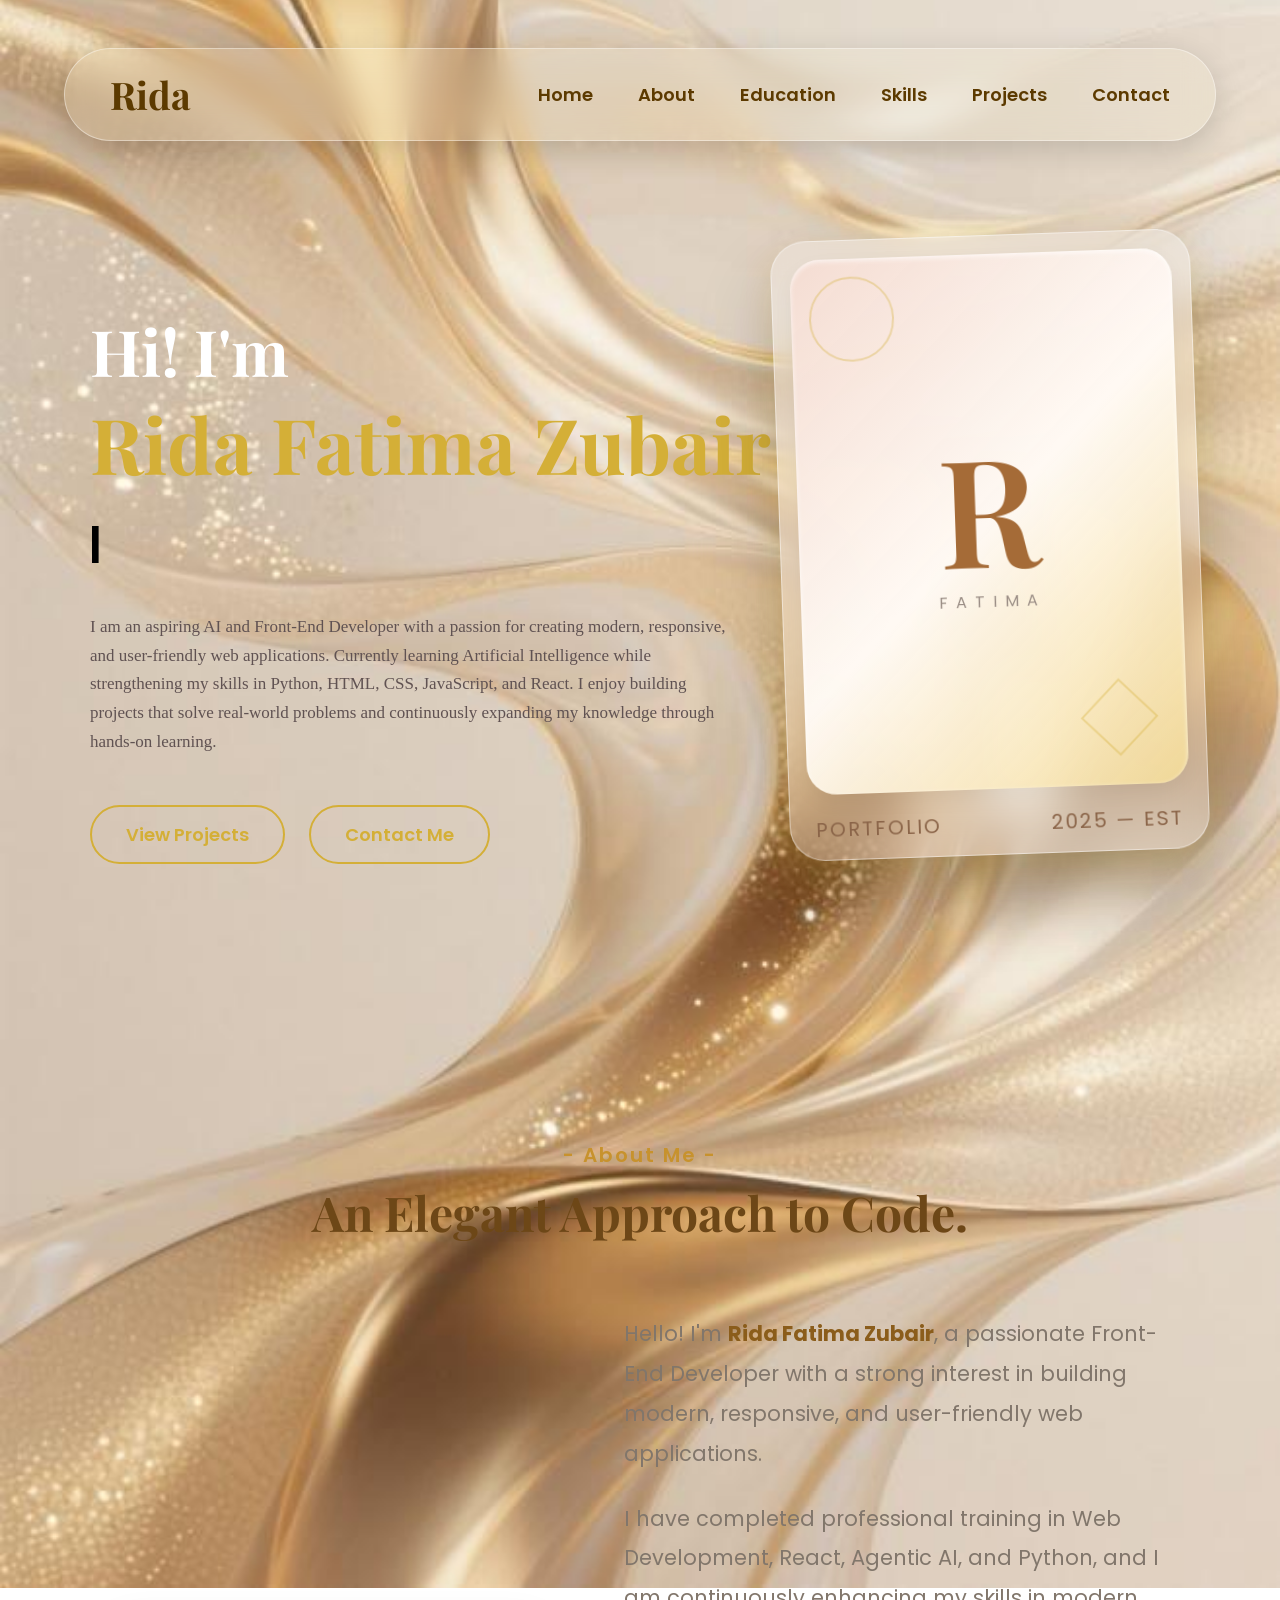
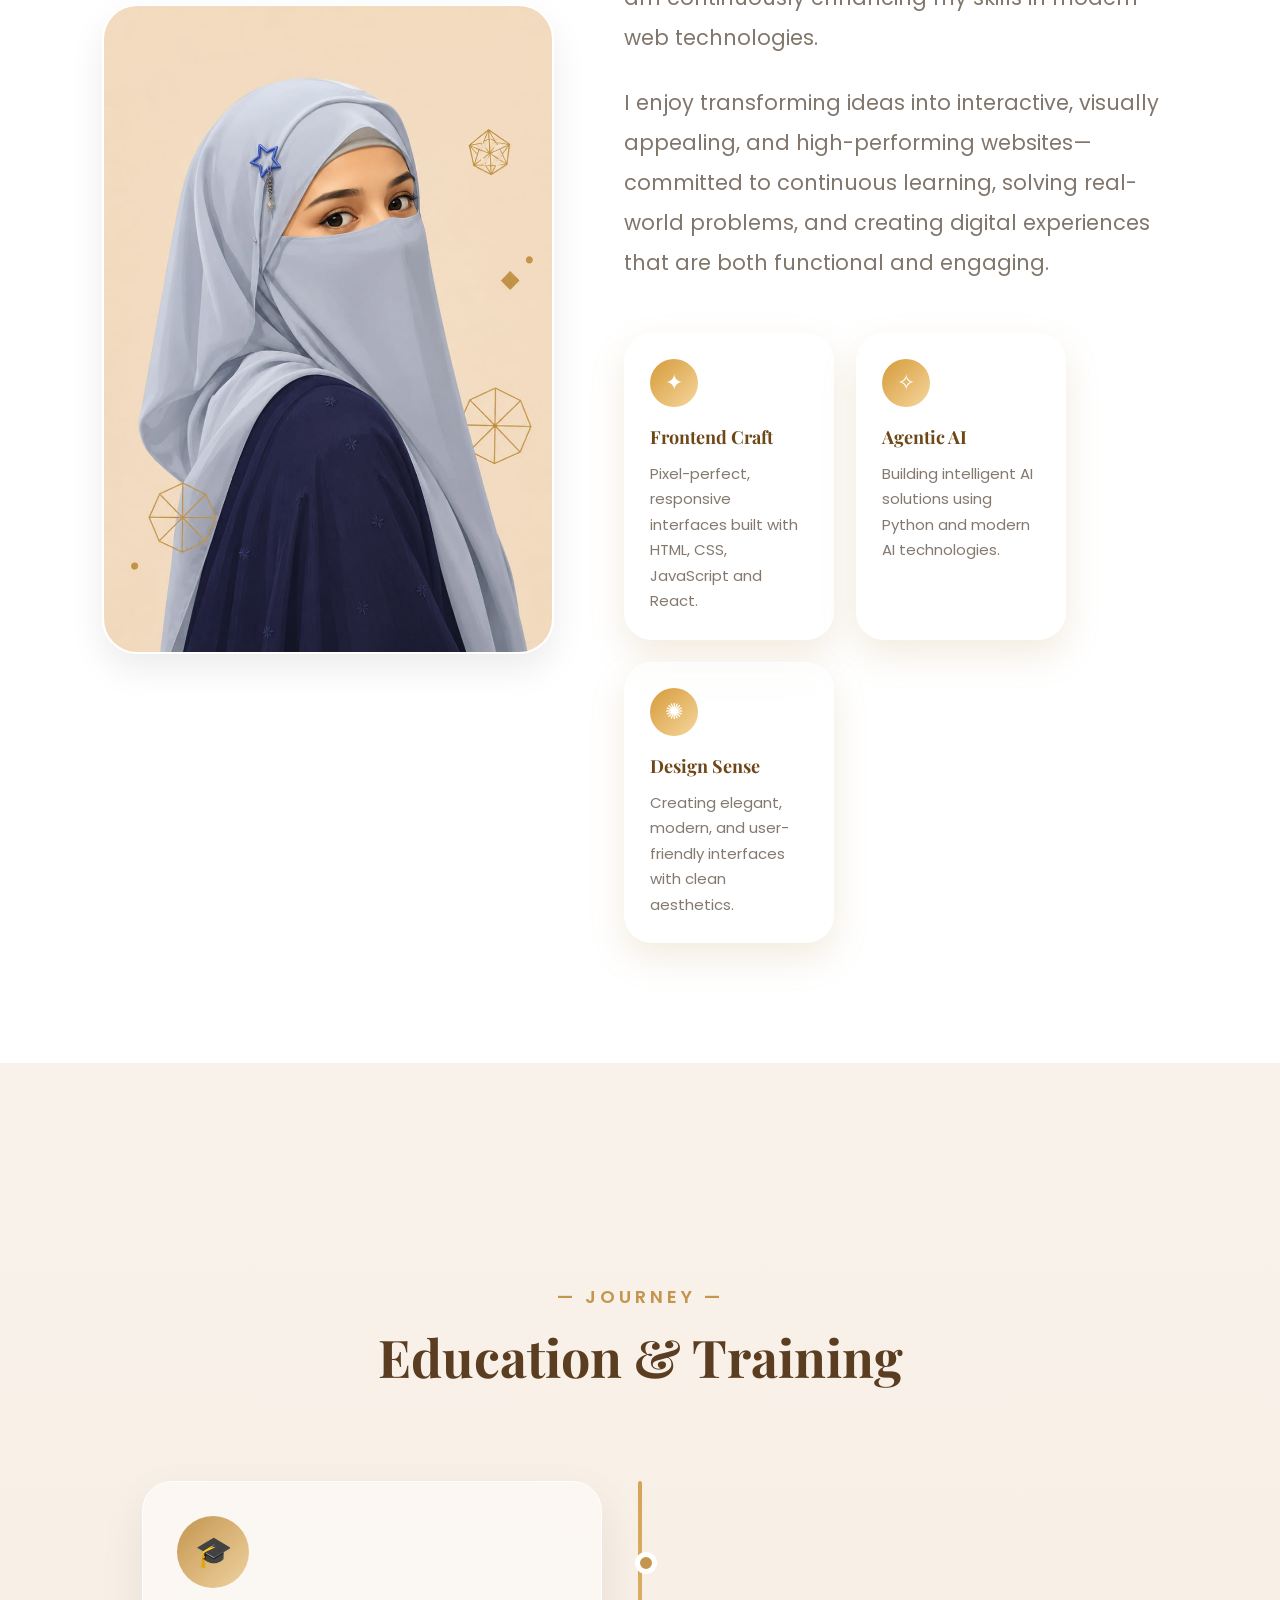
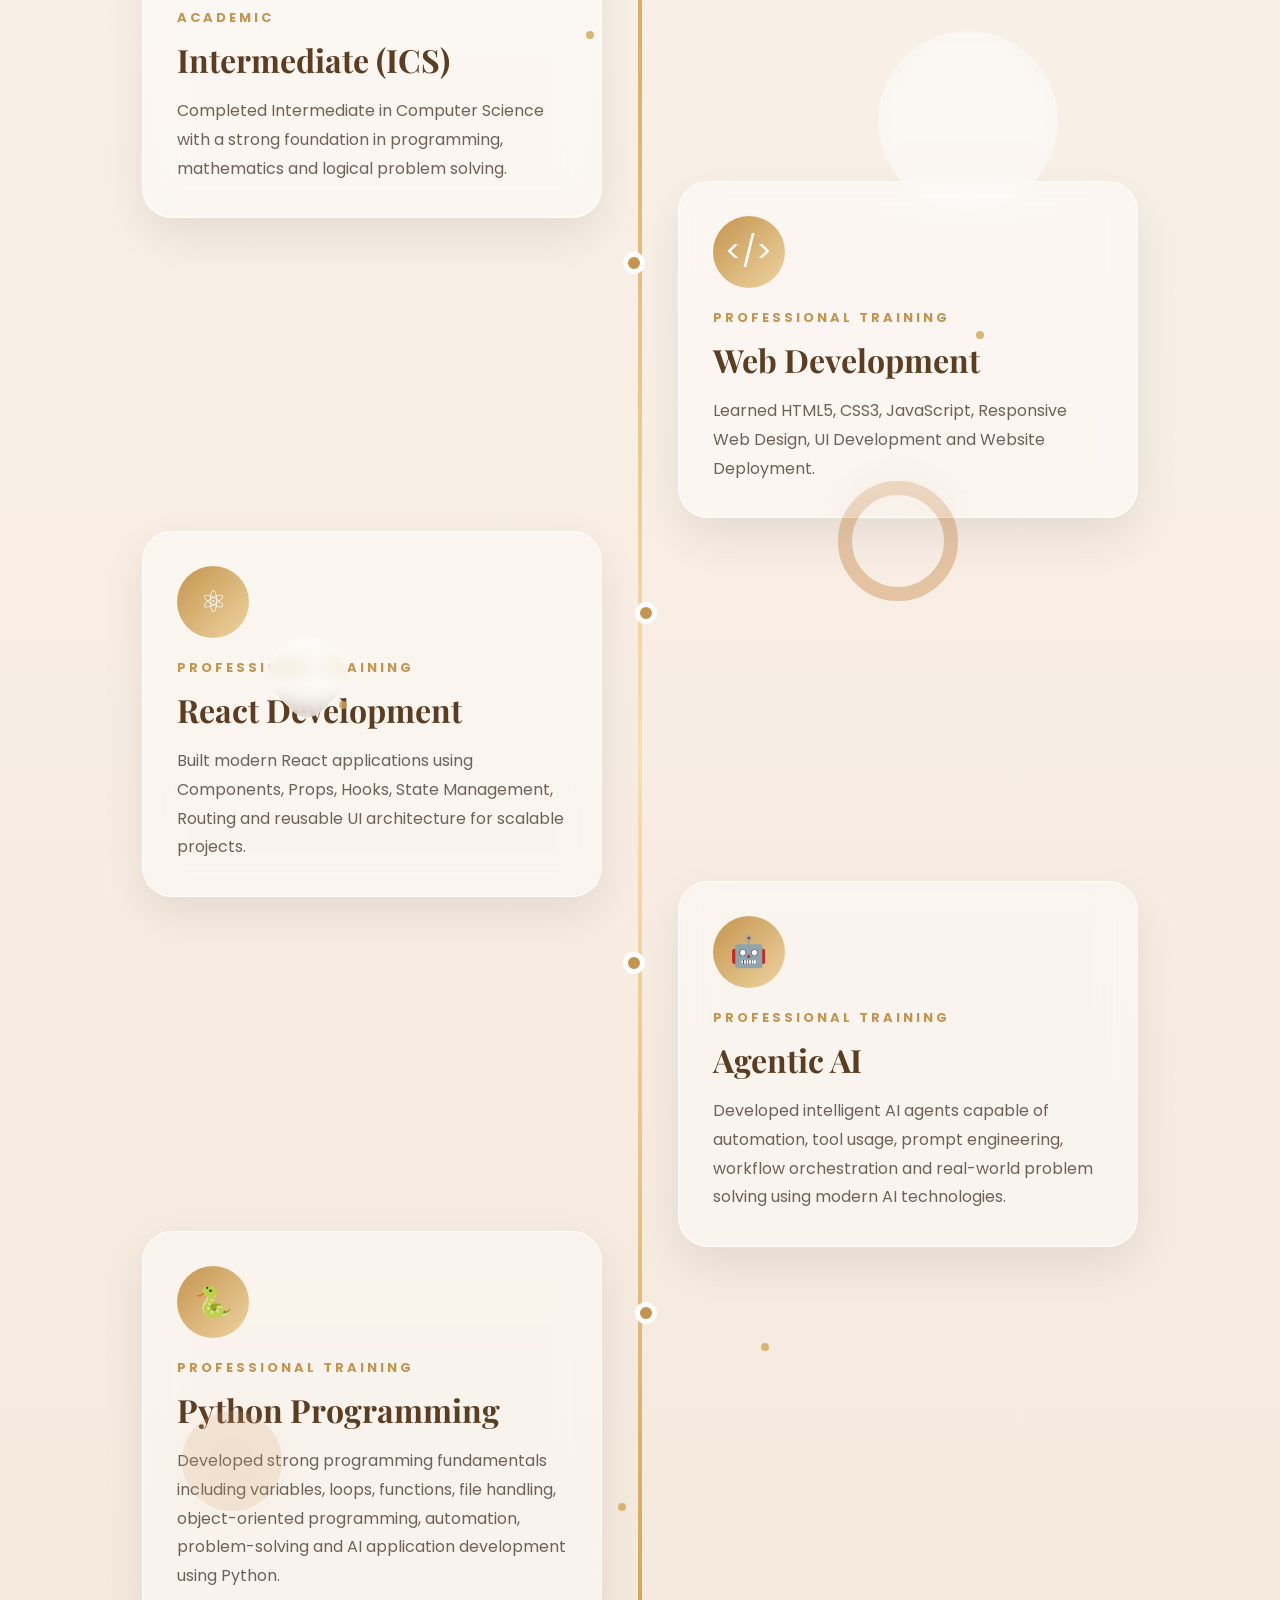
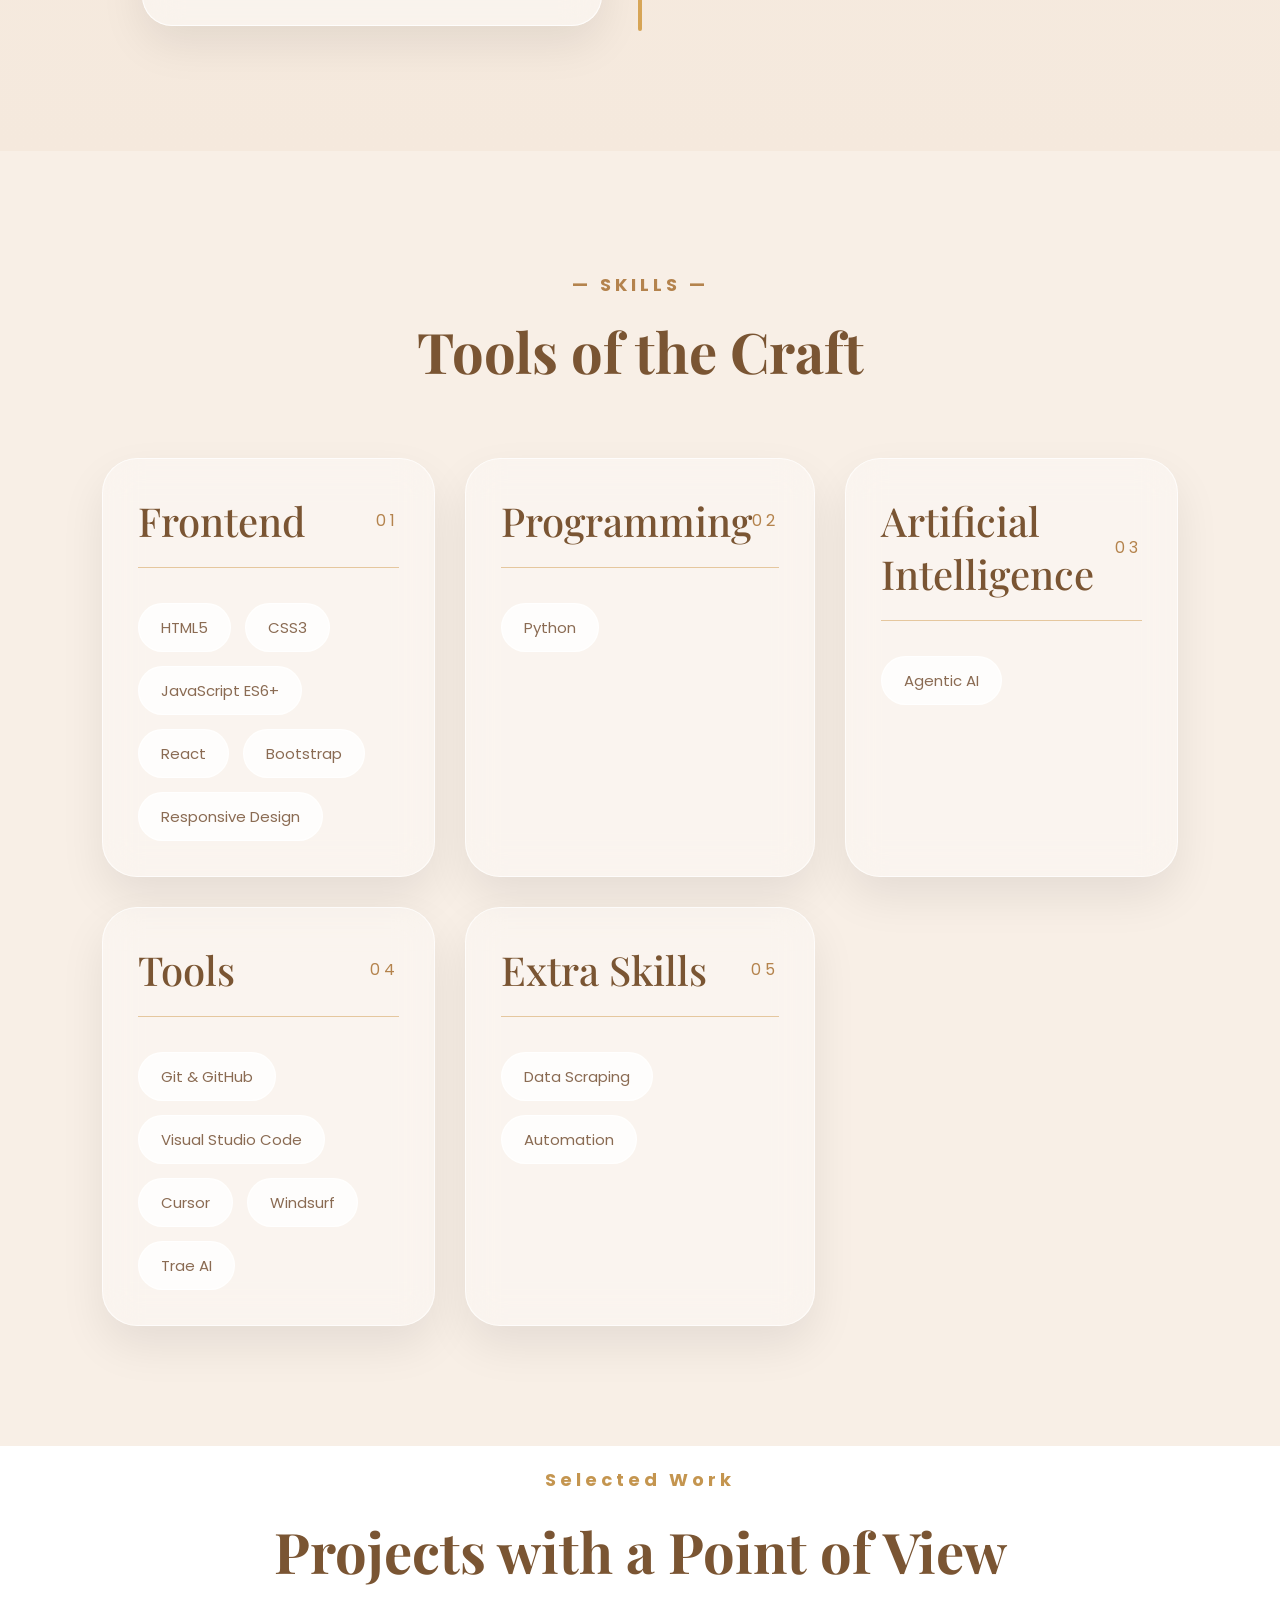
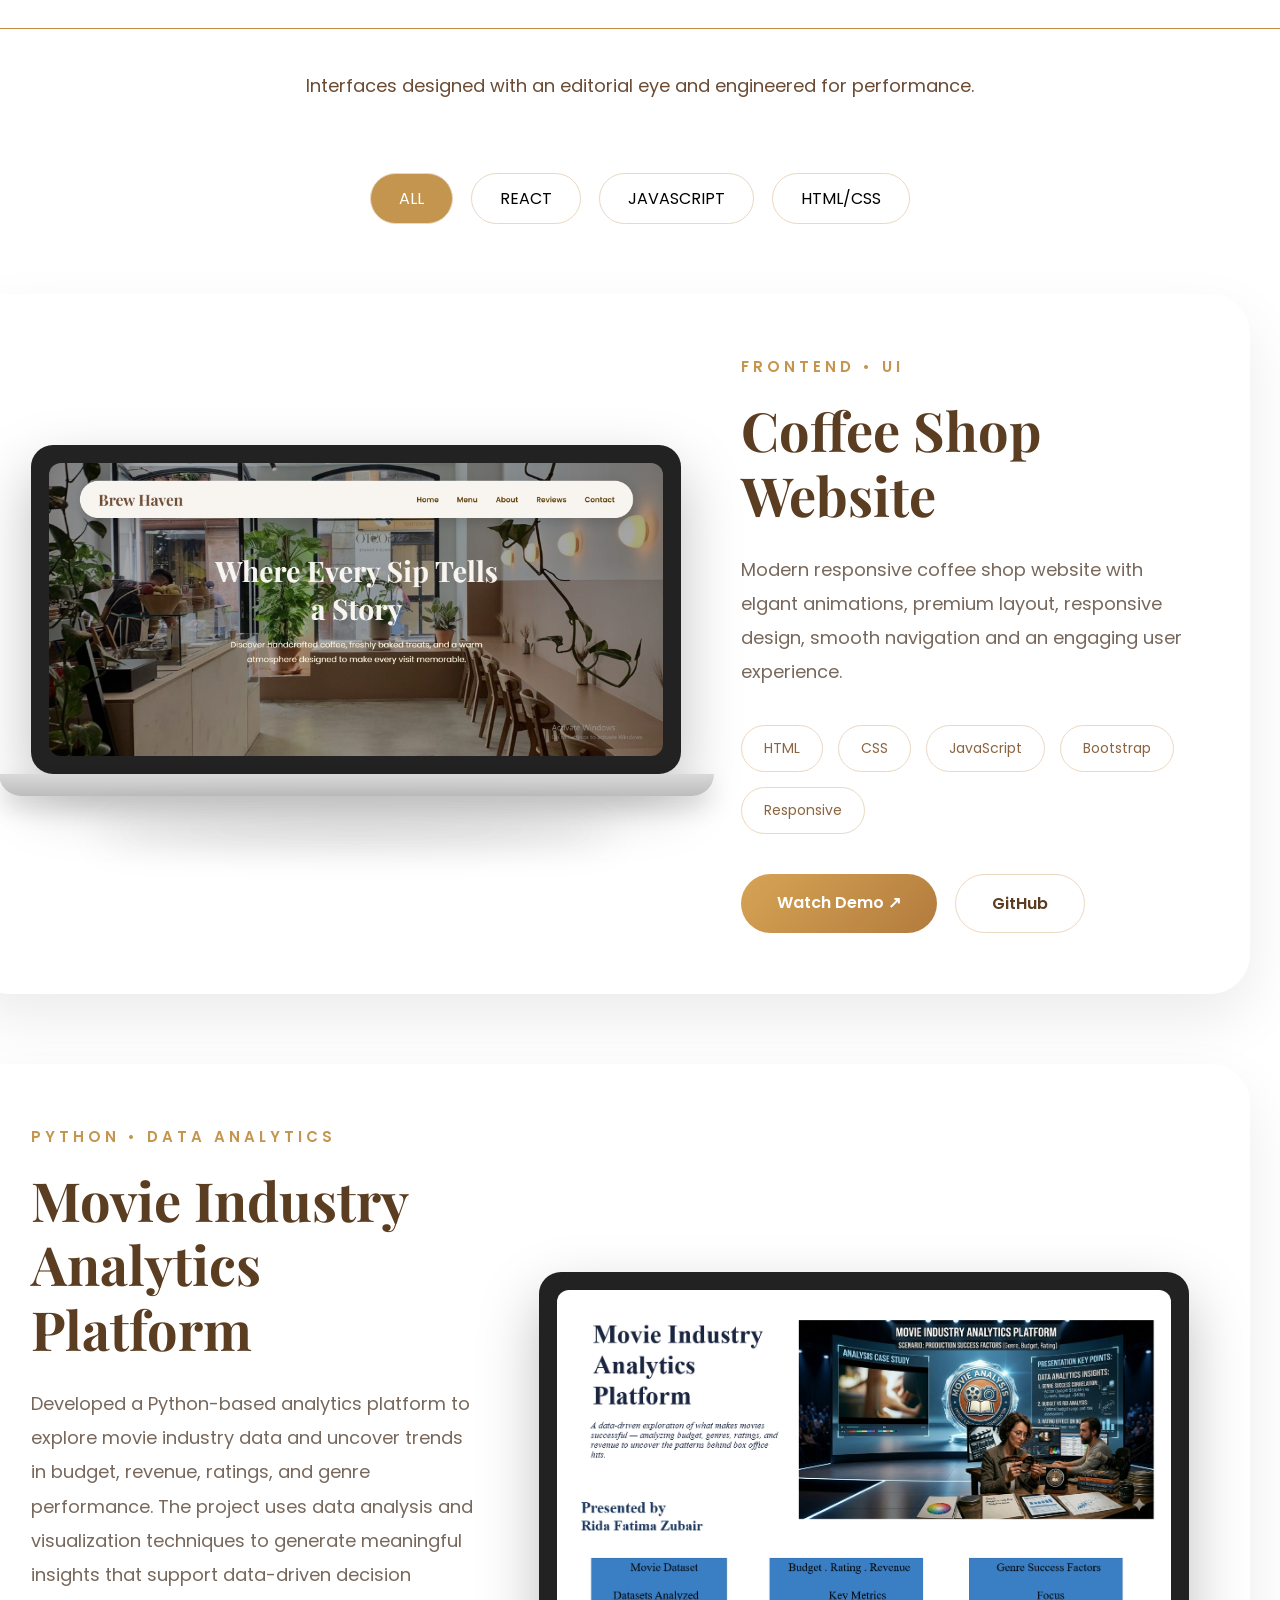
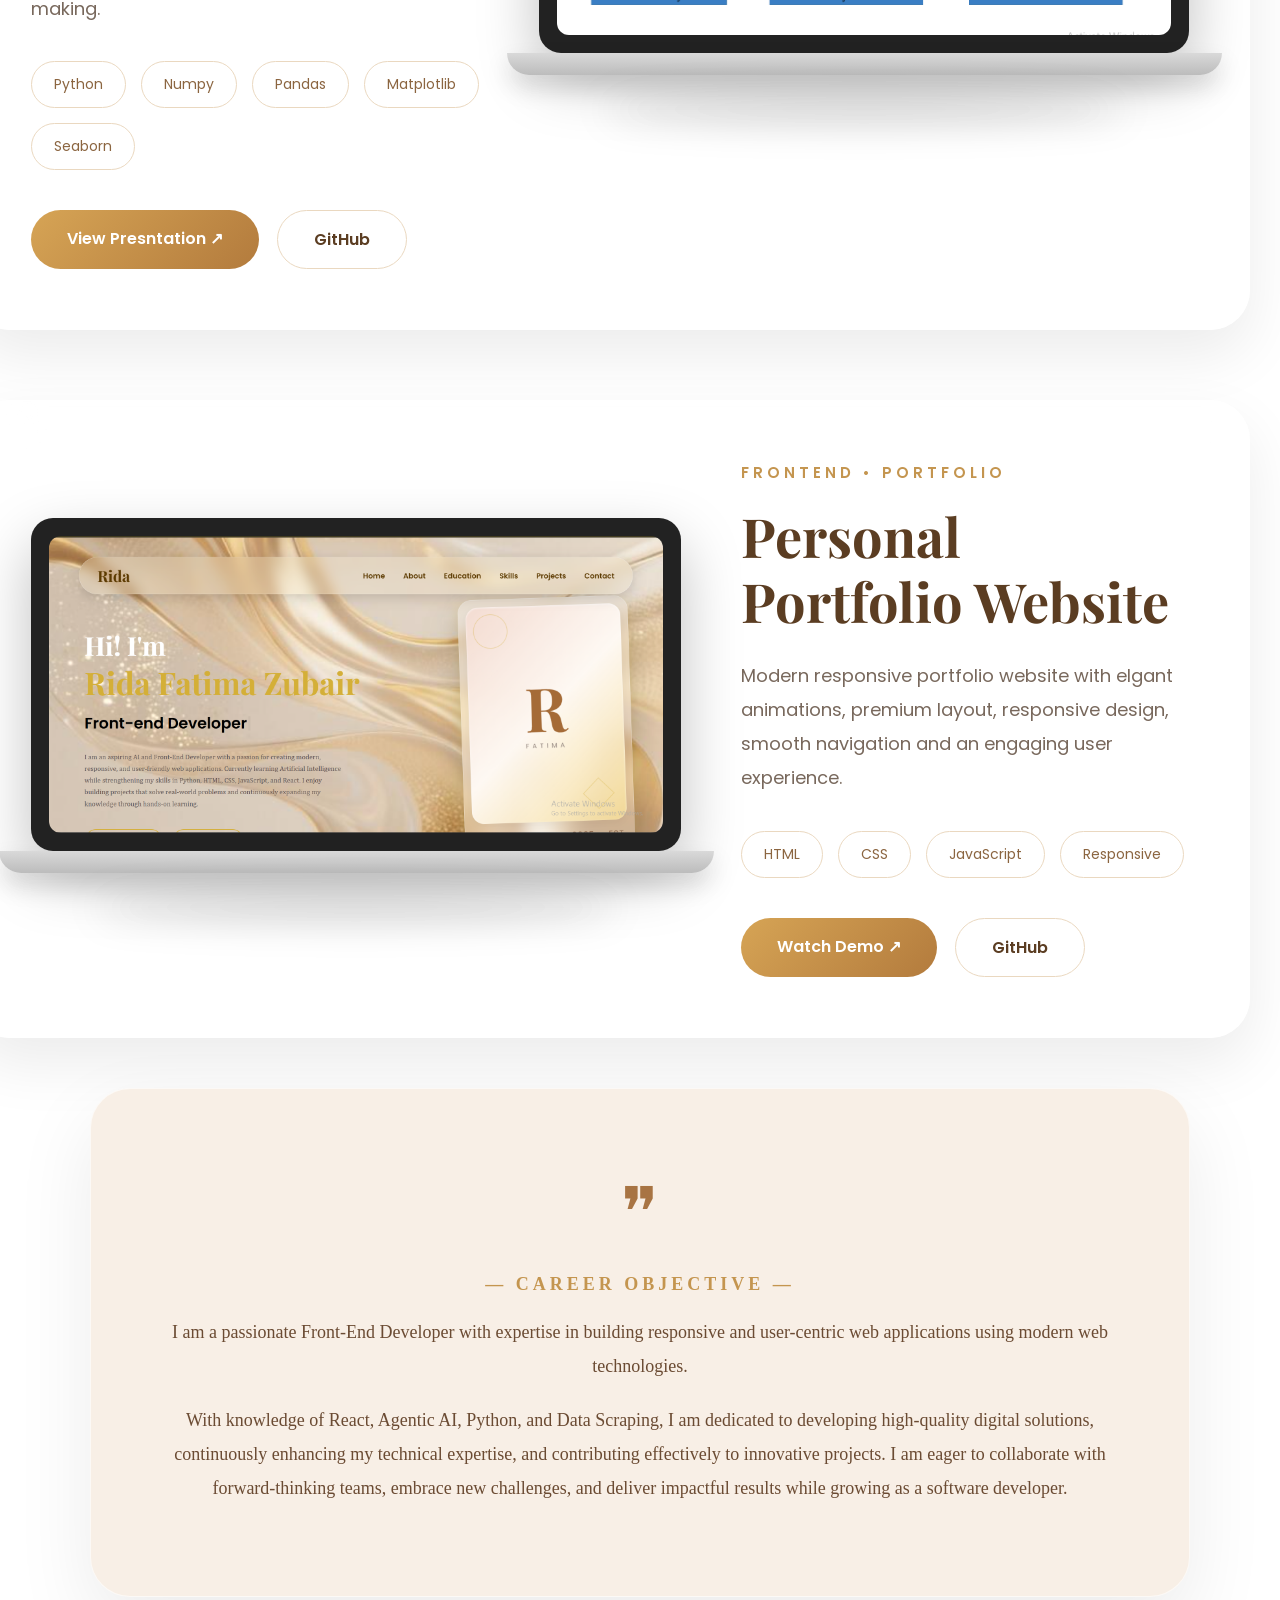
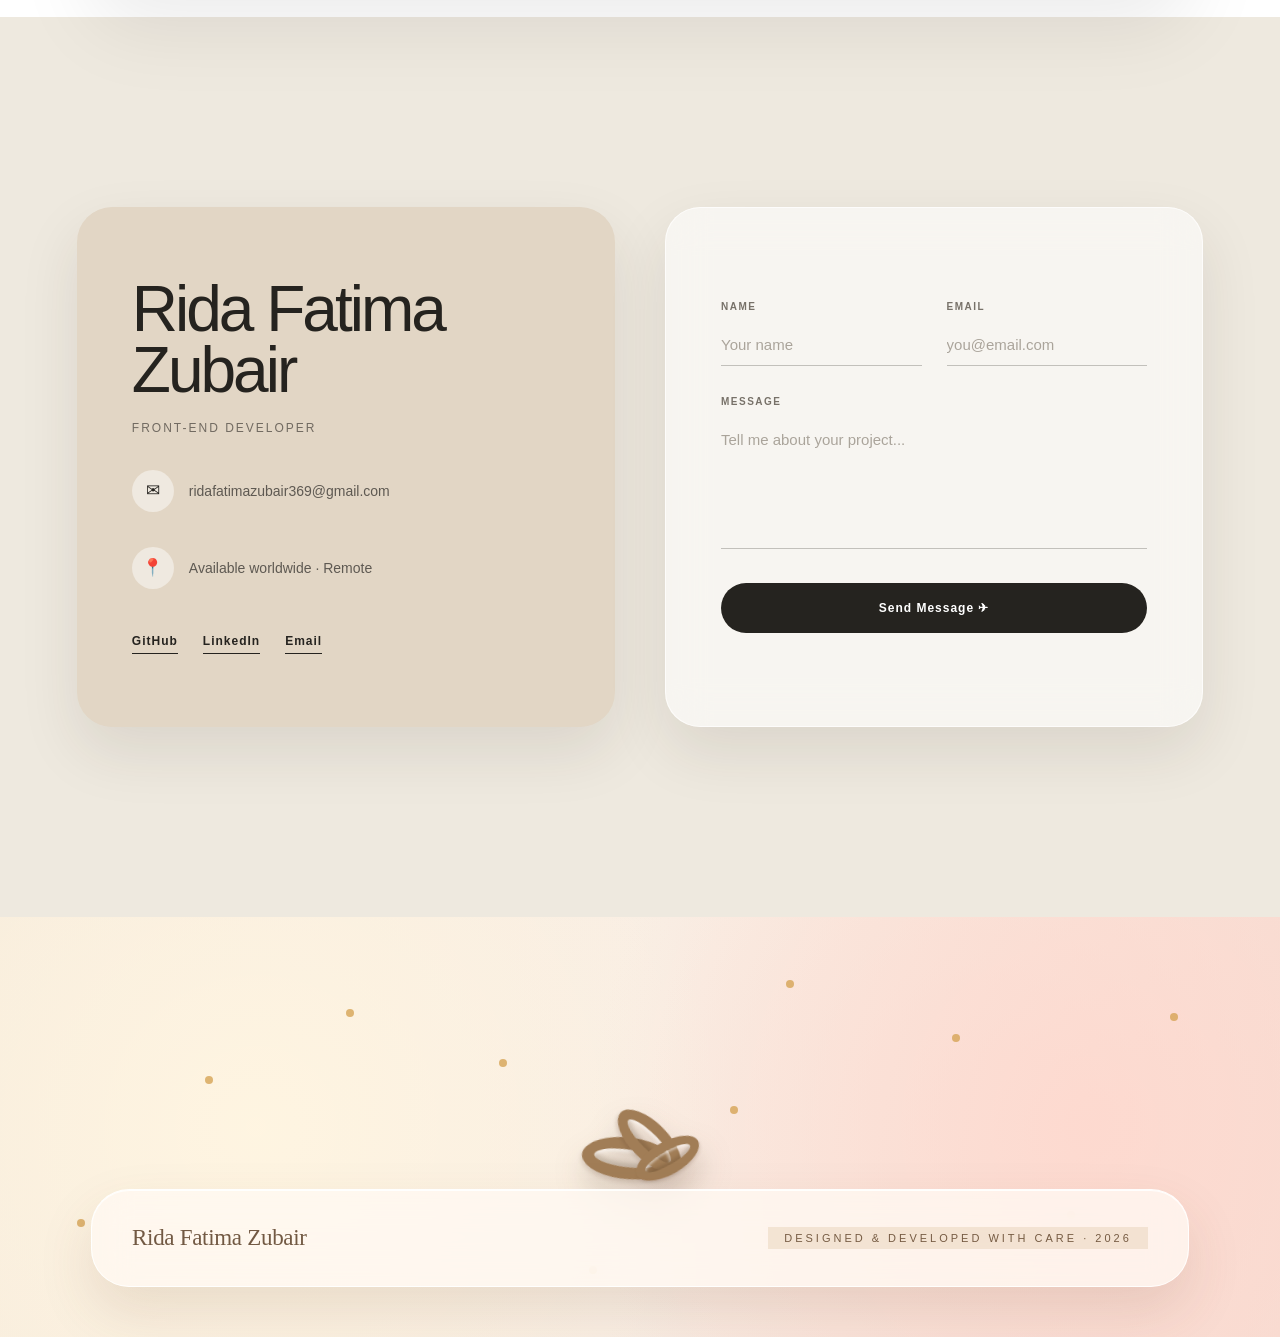
==== commit bc446e8e: "Update print statement from 'Hello' to 'Goodbye'" ====
--- a/index.html
+++ b/index.html
@@ -1,6 +1,7 @@
 <!DOCTYPE html>
 <html lang="en">
 <head>
+    <meta name="google-site-verification" content="Z8ZItijhQ2Y3ZfoZj4499xHhaWnVp5szJJ4kVhr0Jac" />
     <meta charset="UTF-8">
     <meta name="viewport" content="width=device-width, initial-scale=1.0">
     <title>Rida Portfolio</title>
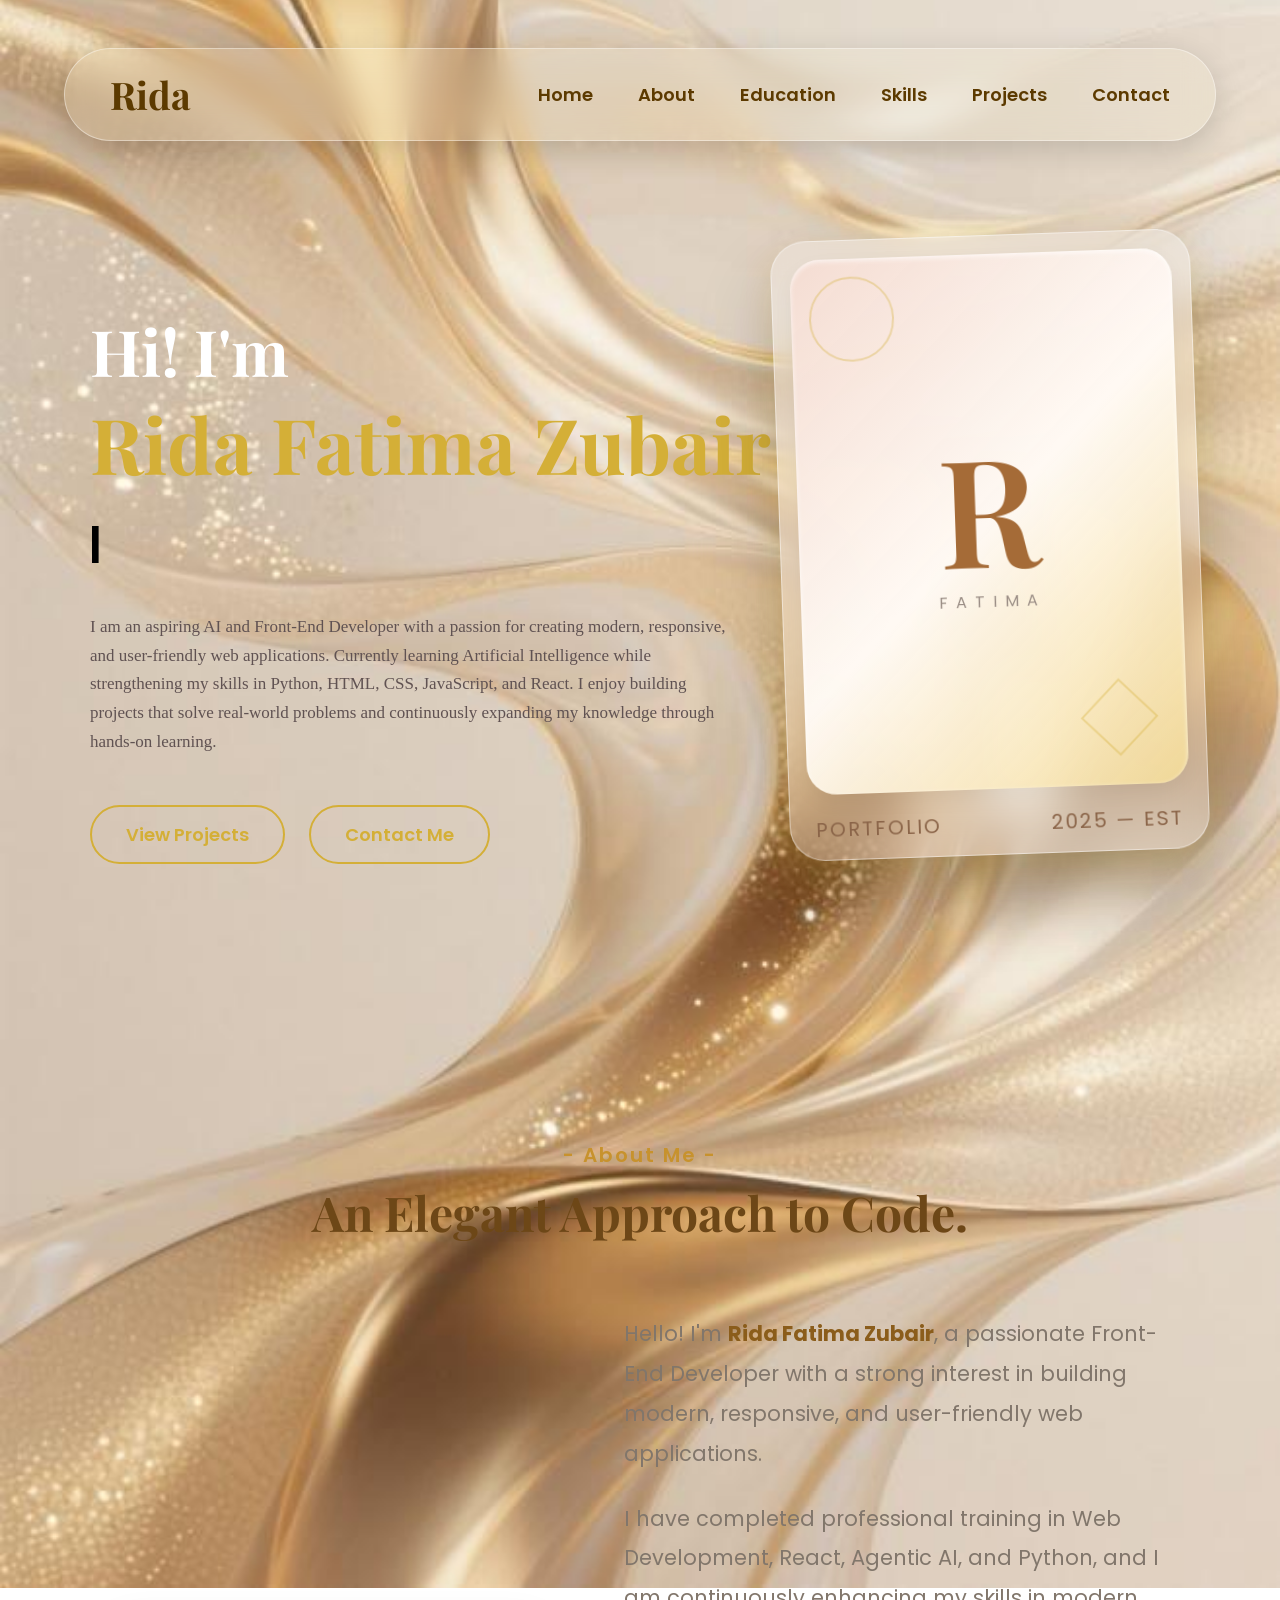
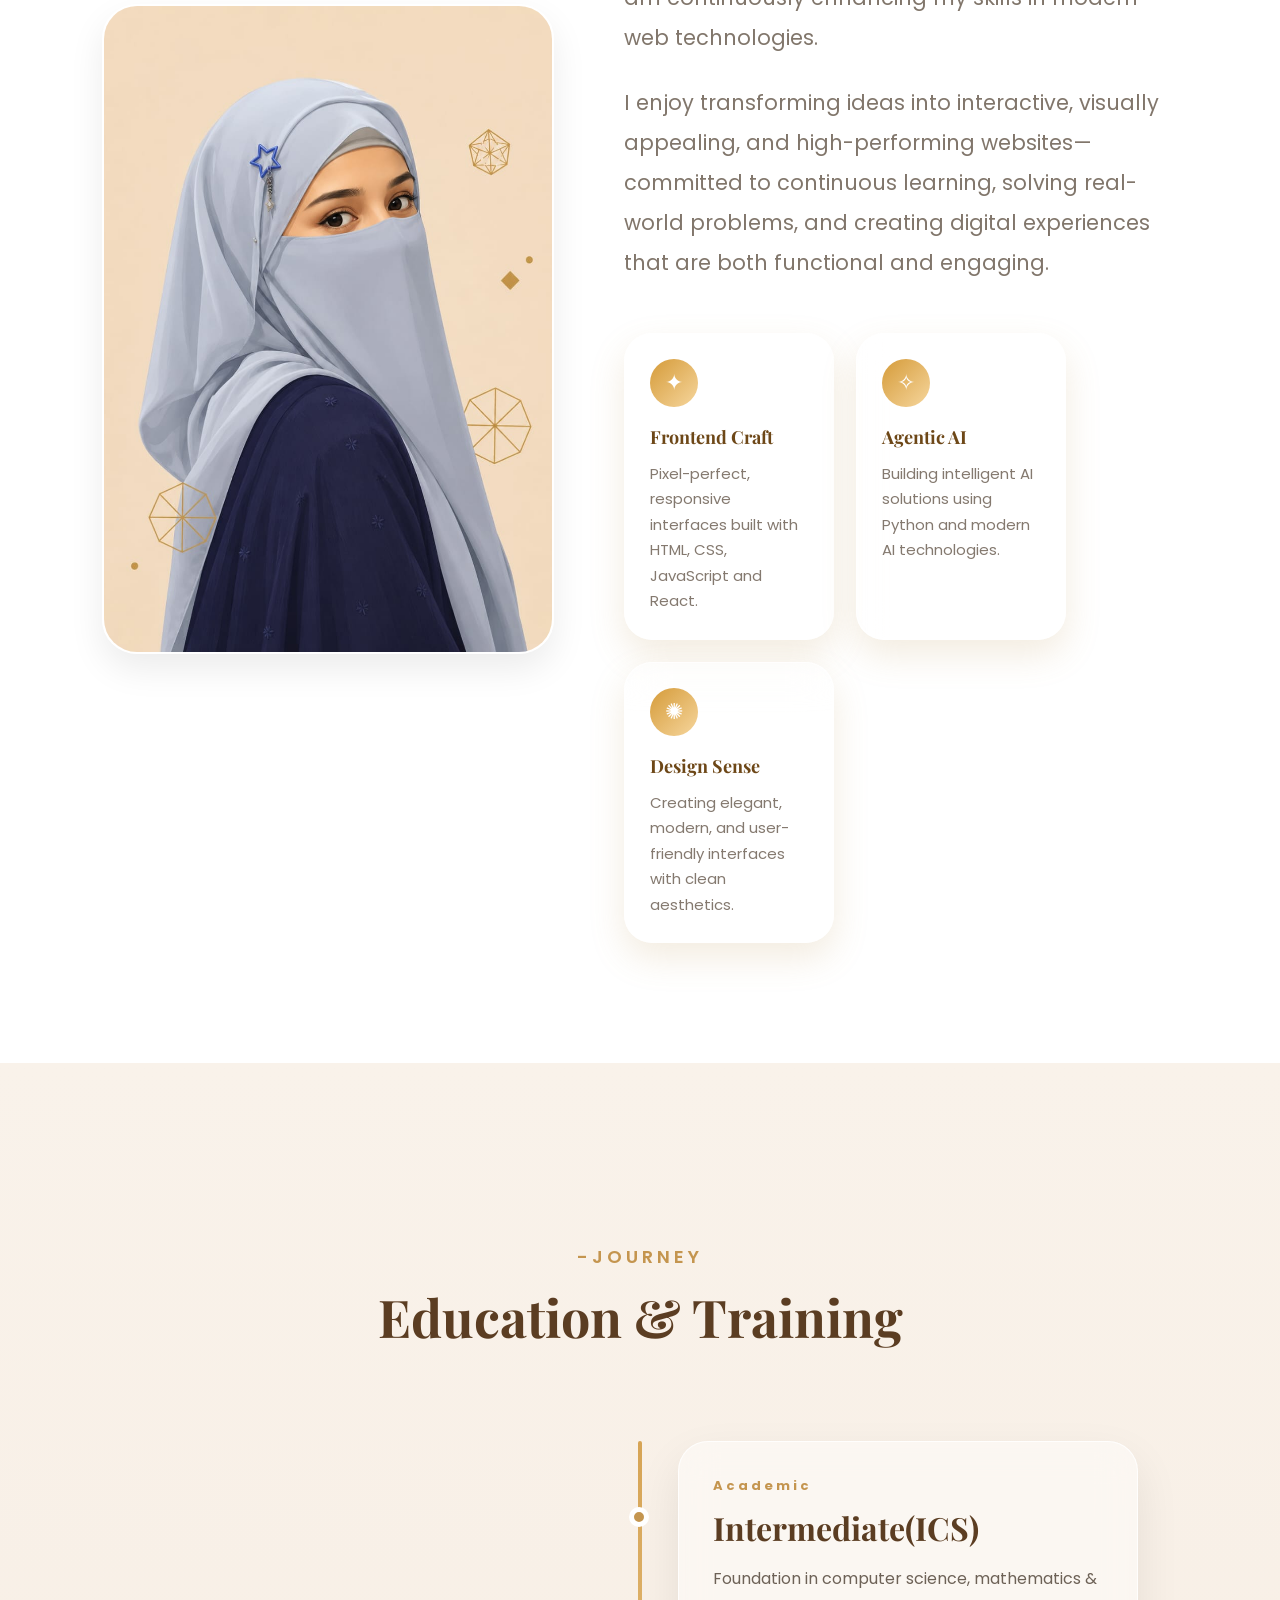
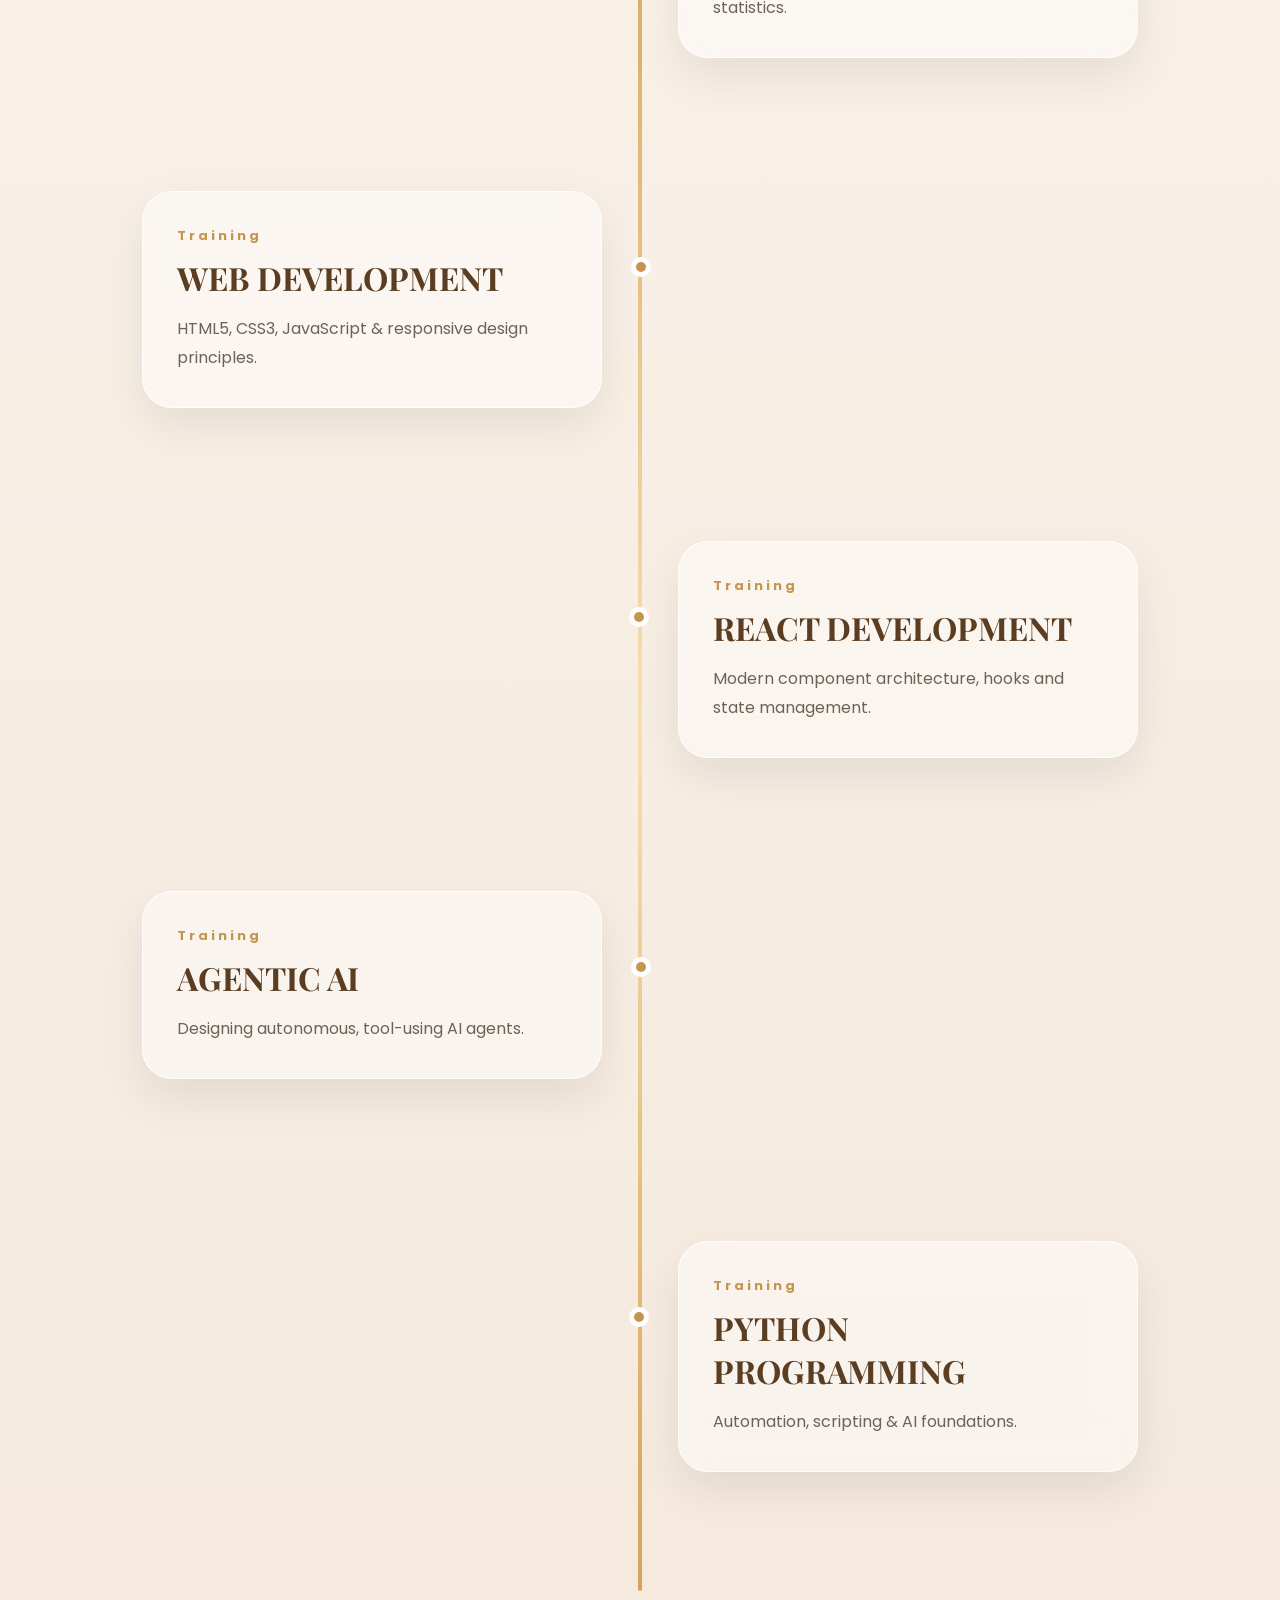
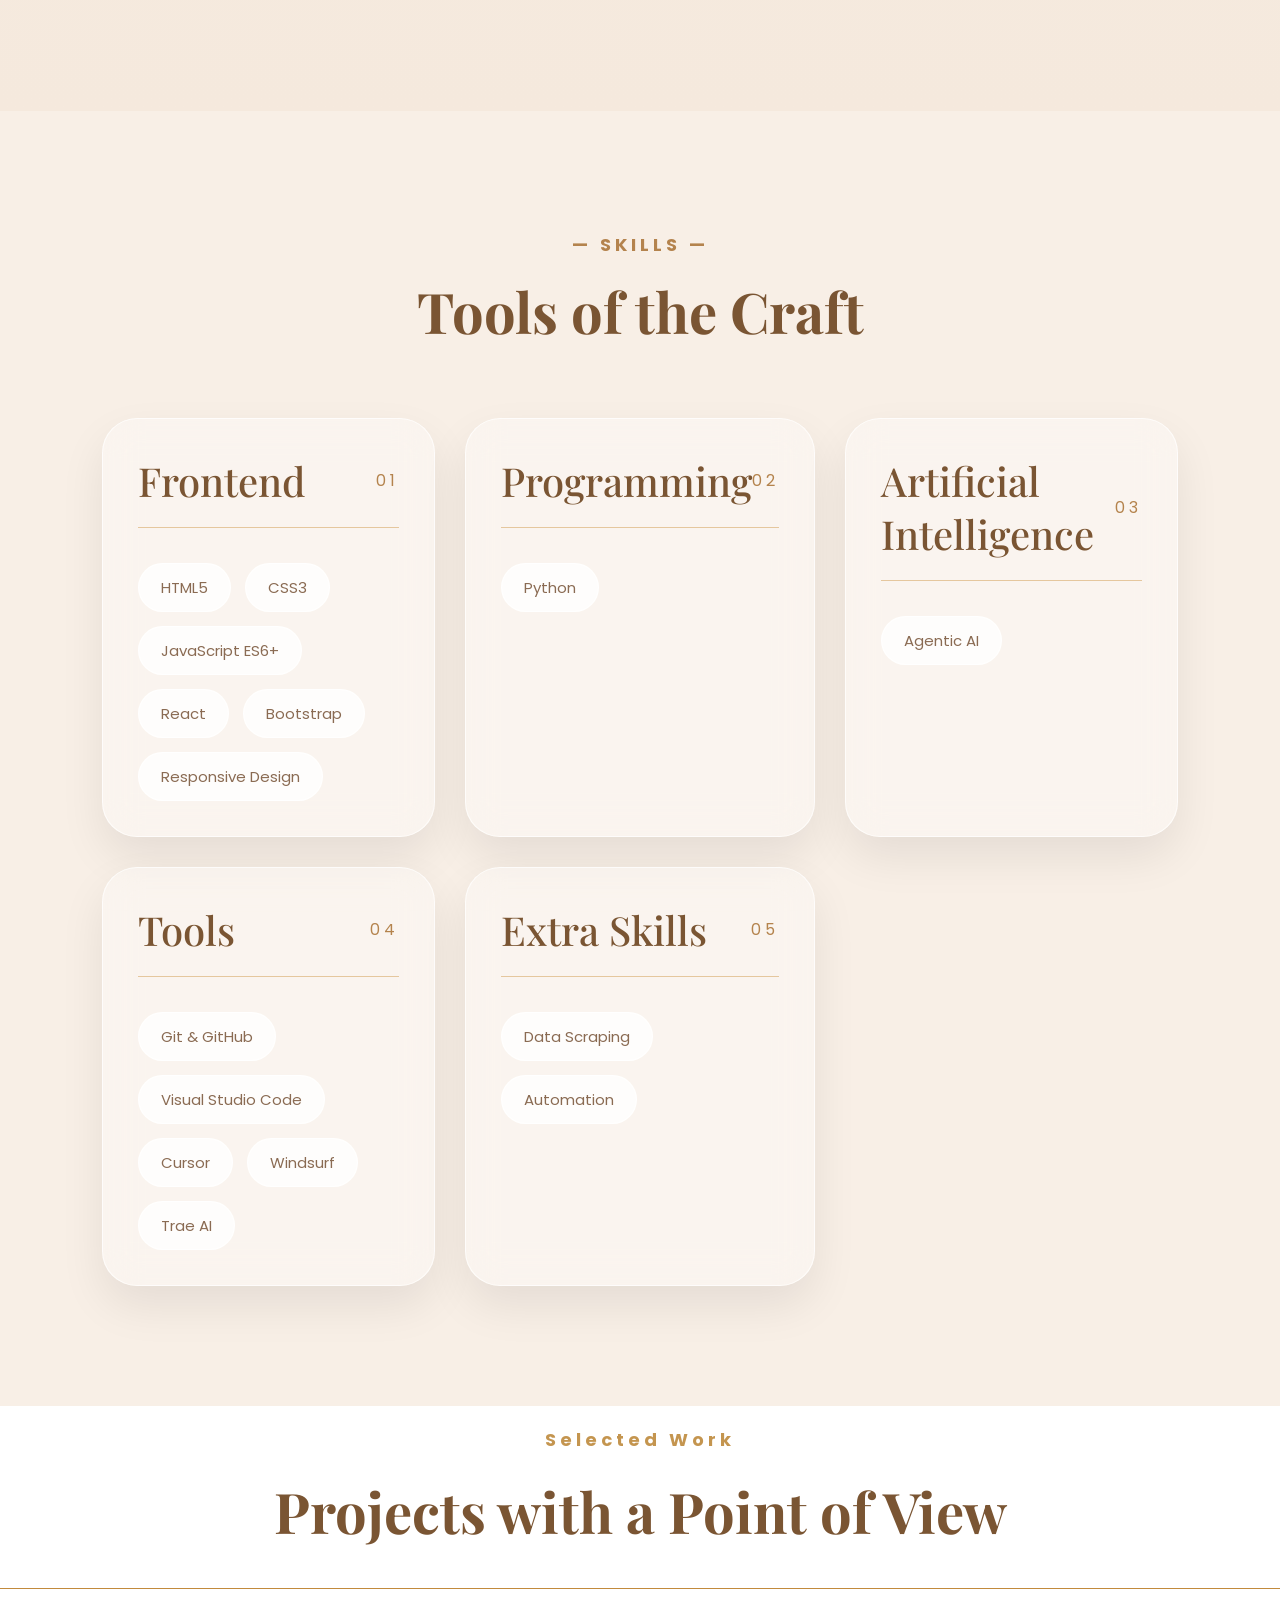
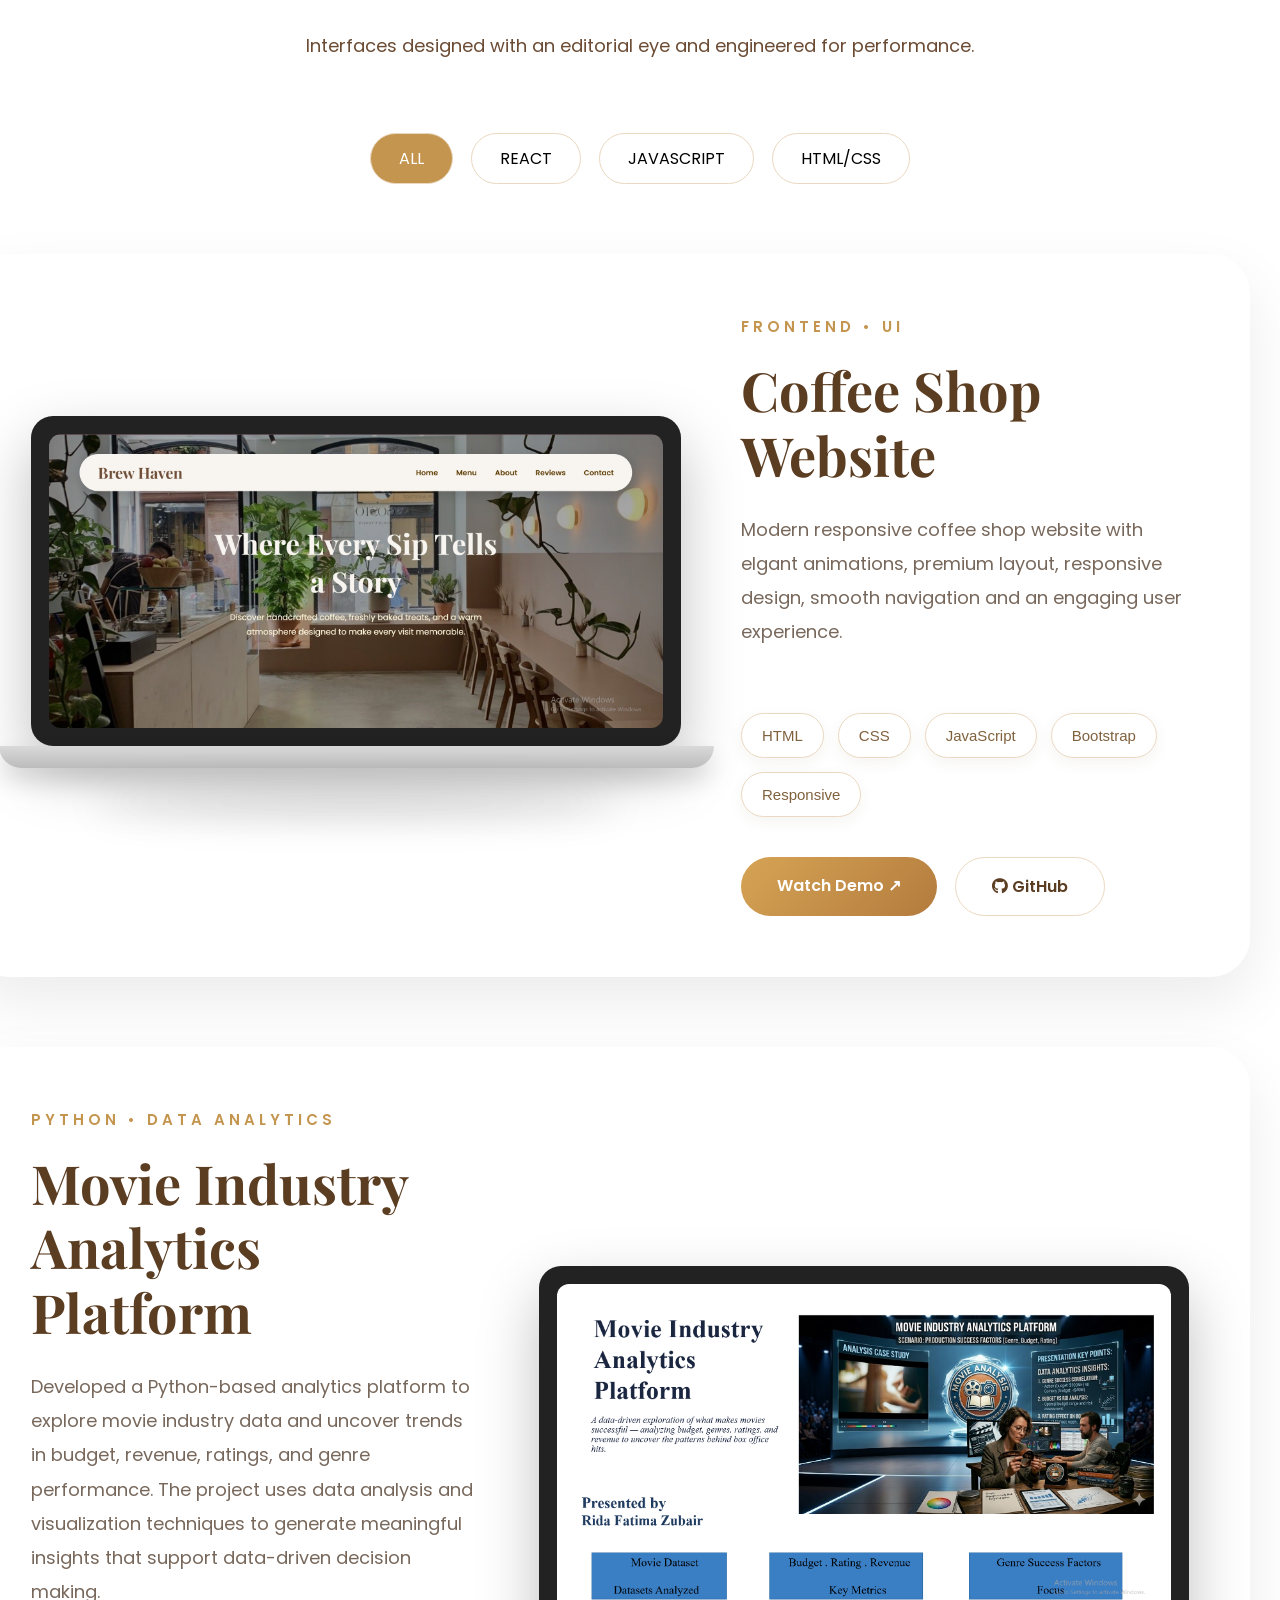
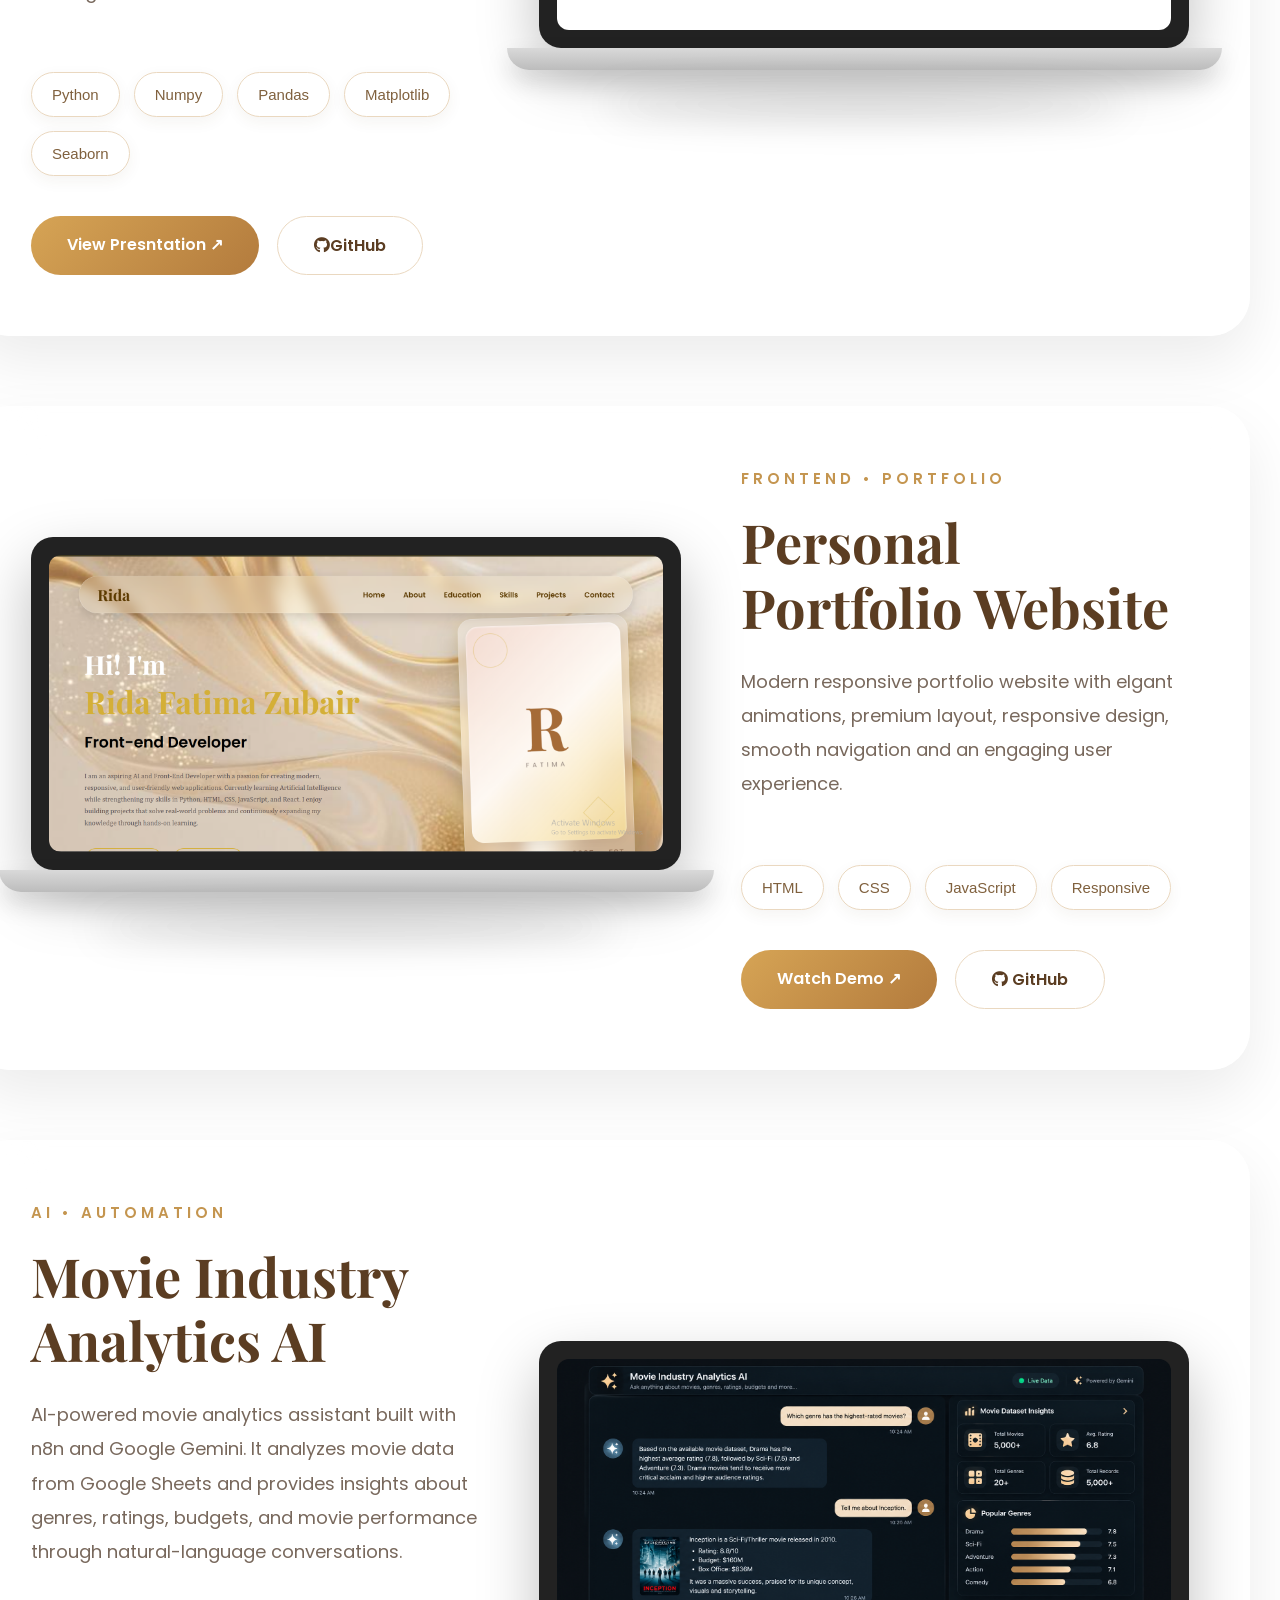
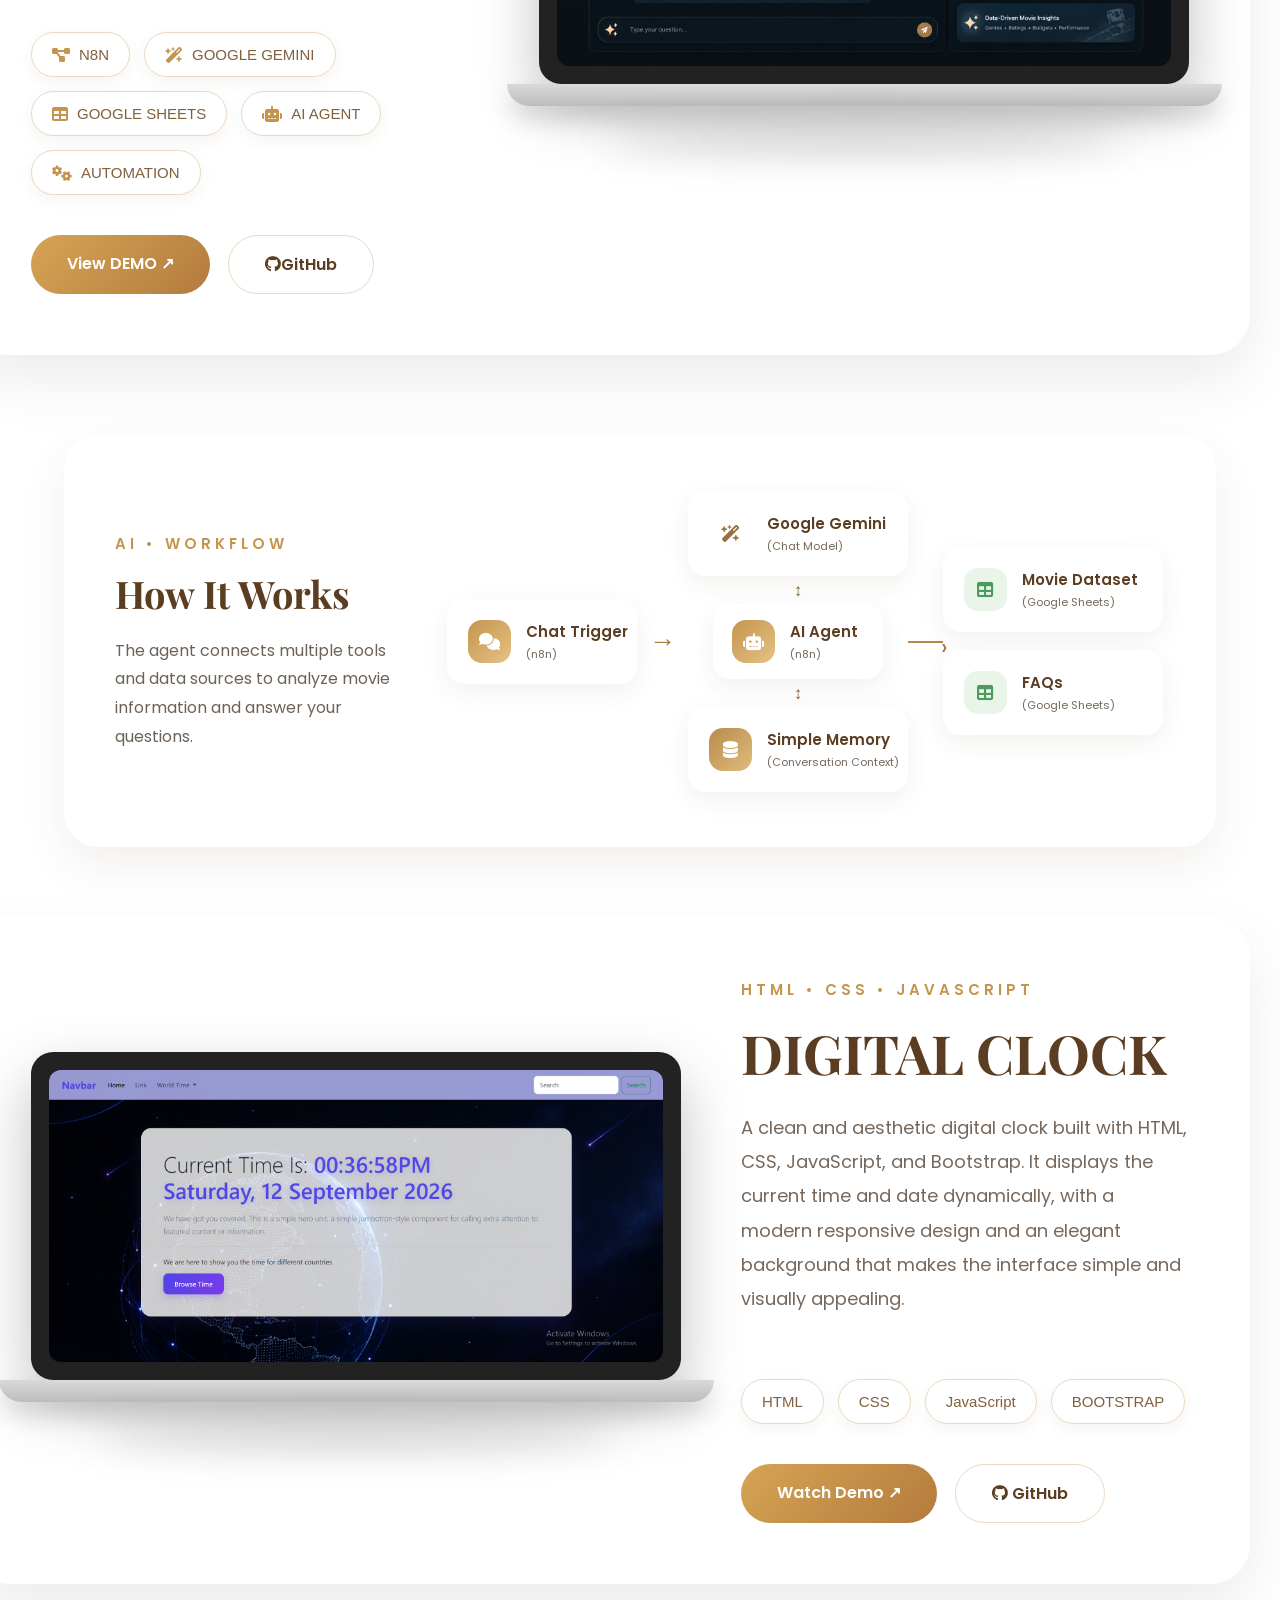
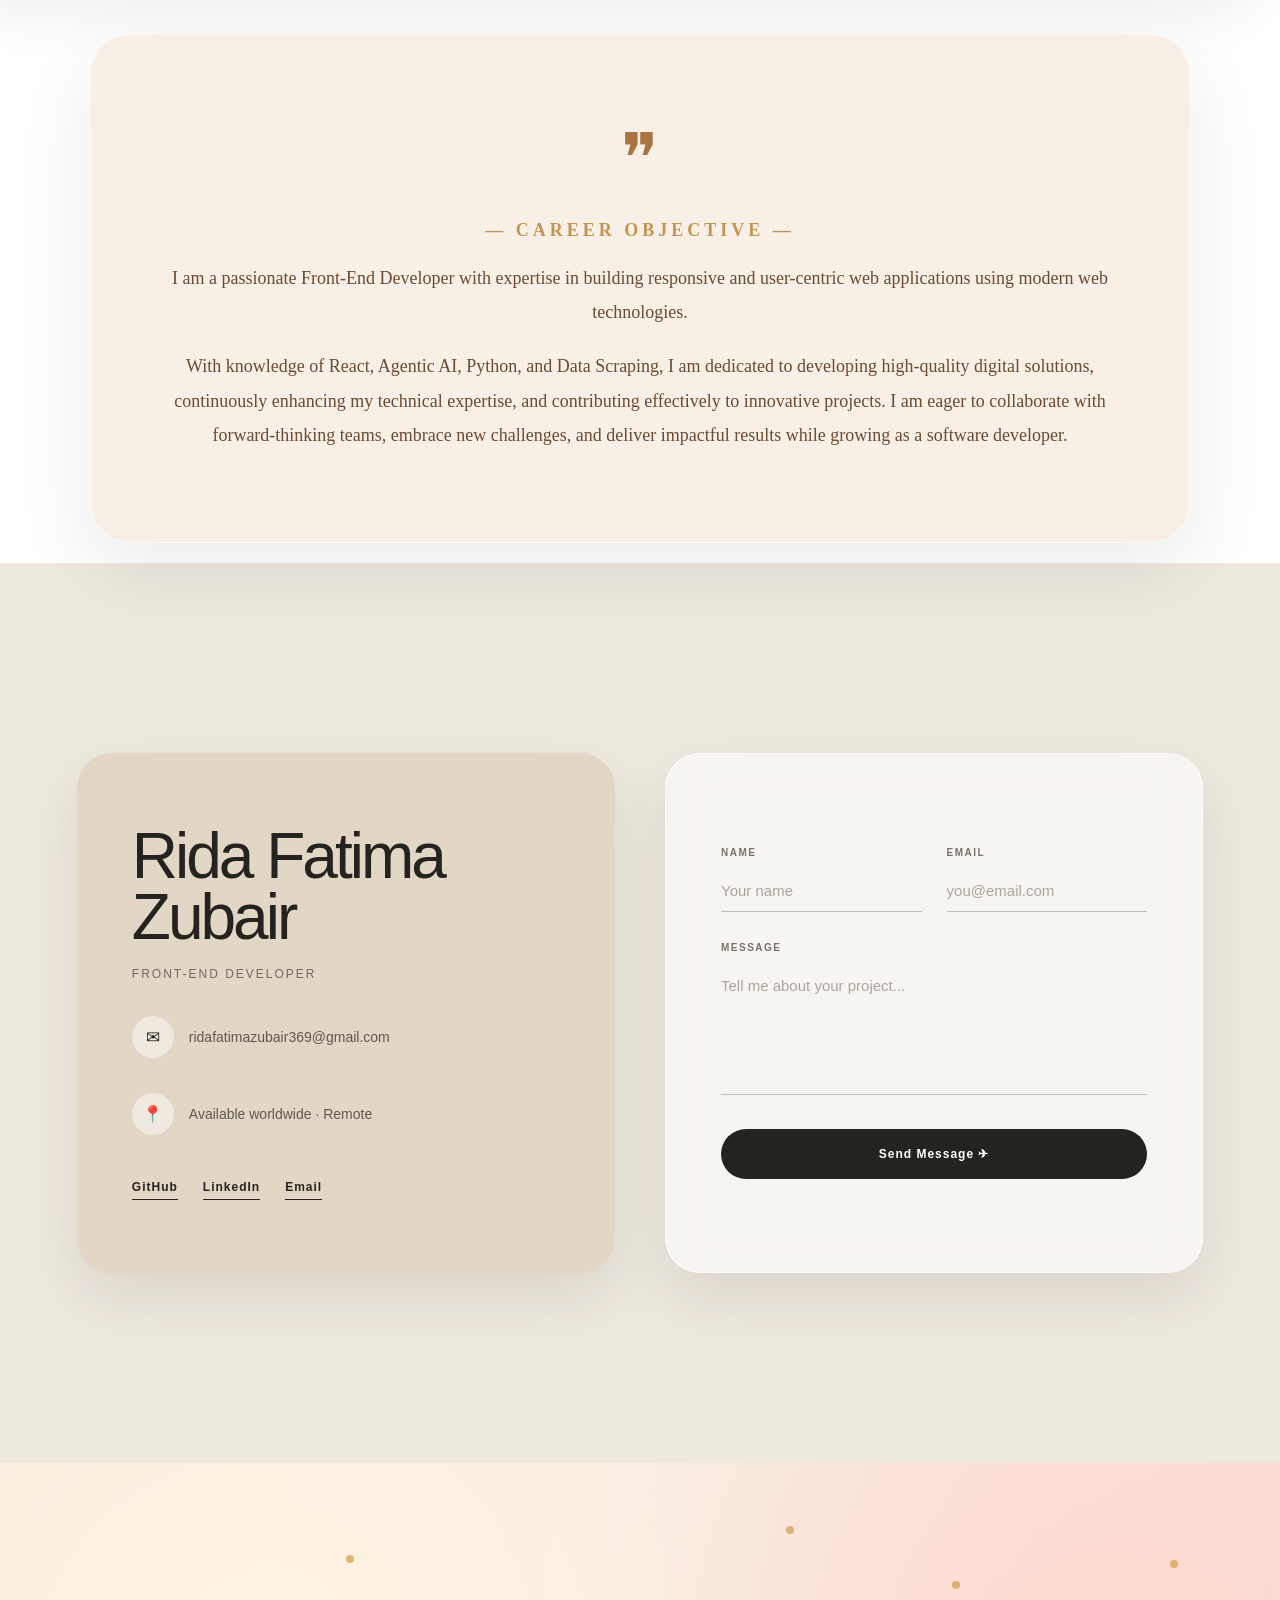
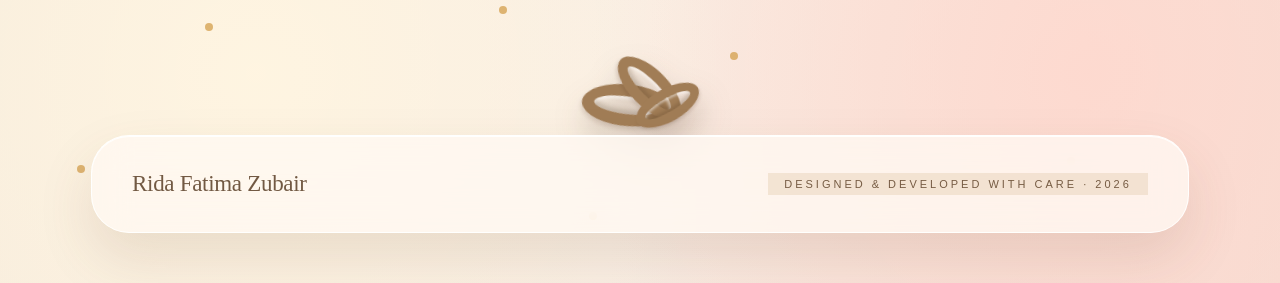
==== commit 225eae9a: "Updated index page" ====
--- a/index.html
+++ b/index.html
@@ -1,12 +1,11 @@
 <!DOCTYPE html>
 <html lang="en">
 <head>
-    <meta name="google-site-verification" content="Z8ZItijhQ2Y3ZfoZj4499xHhaWnVp5szJJ4kVhr0Jac" />
     <meta charset="UTF-8">
     <meta name="viewport" content="width=device-width, initial-scale=1.0">
     <title>Rida Portfolio</title>
     <link href="https://fonts.googleapis.com/css2?family=Playfair+Display:wght@700&family=Poppins:wght@400;500;600&display=swap" rel="stylesheet">
-
+    <link rel="stylesheet" href="https://cdnjs.cloudflare.com/ajax/libs/font-awesome/6.7.2/css/all.min.css">
     <link rel="stylesheet" href="portfolio.css">
 </head>
 
@@ -129,113 +128,496 @@
         </div>
     </div>
     </section>
-    <!-- =================== JOURNEY SECTION =================== -->
+    <!-- MY JOURNEY -->
+     <section class="about-journey">
+        <div class="journey">
+            <h4 class="jour">-JOURNEY</h4>
+            <h2 class="Jour">Education & Training</h2>
+        </div>
+        <div class="jour-card">
+            <div class="top-right-card">
+                <h3>Academic</h3>
+                <h2>Intermediate(ICS)</h2>
+                <p>Foundation in computer science, mathematics & statistics.</p>
+            </div>
+            <div class="top-left-card">
+                <h3>Training</h3>
+                <h2>WEB DEVELOPMENT</h2>
+                <p>HTML5, CSS3, JavaScript & responsive design principles.</p>
+            </div>
+            <div class="middle-right-card">
+                <h3>Training</h3>
+                <h2>REACT DEVELOPMENT</h2>
+                <p>Modern component architecture, hooks and state management.</p>
+            </div>
+            <div class="bottom-left-card">
+                <h3>Training</h3>
+                <h2>AGENTIC AI</h2>
+                <p>Designing autonomous, tool-using AI agents.</p>
+            </div>
+            <div class="bottom-right-card">
+                <h3>Training</h3>
+                <h2>PYTHON PROGRAMMING</h2>
+                <p>Automation, scripting & AI foundations.</p>
+            </div>  
+        </div>
+     </section>
+     <!-- =========================== SKILLS ================= -->
+    <section class="skills-section" id="skills">
+       <div class="skills-title">
+        <h4>— SKILLS —</h4>
+        <h3>Tools of the Craft</h3>
+       </div>
+       <div class="skills-grid">
+        <div class="skill-card">
+            <div class="card-top">
+                <h2>Frontend</h2>
+                <span>01</span>
+            </div>
+            <hr>
+            <div class="tags">
+                <span>HTML5</span>
+                <span>CSS3</span>
+                <span>JavaScript ES6+</span>
+                <span>React</span>
+                <span>Bootstrap</span>
+                <span>Responsive Design</span>
+            </div>
+        </div>
+        <!-- Card 2 -->
+        <div class="skill-card">
+            <div class="card-top">
+                <h2>Programming</h2>
+                <span>02</span>
+            </div>
+            <hr>
+            <div class="tags">
+                <span>Python</span>
+            </div>
+        </div>
+        <!-- Card 3 -->
+        <div class="skill-card">
+            <div class="card-top">
+                <h2>Artificial Intelligence</h2>
+                <span>03</span>
+            </div>
+            <hr>
+            <div class="tags">
+                <span>Agentic AI</span>
+            </div>
+        </div>
+        <!-- Card 4 -->
+        <div class="skill-card">
+            <div class="card-top">
+                <h2>Tools</h2>
+                <span>04</span>
+            </div>
+            <hr>
+            <div class="tags">
+                <span>Git & GitHub</span>
+                <span>Visual Studio Code</span>
+                <span>Cursor</span>
+                <span>Windsurf</span>
+                <span>Trae AI</span>
+            </div>
+        </div>
+        <!-- Card 5 -->
+        <div class="skill-card">
+            <div class="card-top">
+                <h2>Extra Skills</h2>
+                <span>05</span>
+            </div>
+            <hr>
+            <div class="tags">
+                <span>Data Scraping</span>
+                <span>Automation</span>
+            </div>
+        </div>
+    </div>
+</section>
+<!-- =========================== PROJECTS =========================== -->
+<section class="projects" id="projects">
+    <div class="project-title">
+        <h3>Selected Work</h3>
+        <h2>Projects with a Point of View</h2>
+        <hr>
+        <p>
+            Interfaces designed with an editorial eye and engineered
+            for performance.
+        </p>
+    </div>
+    <!-- Filter Buttons -->
+    <div class="project-tag">
+        <span class="active">ALL</span>
+        <span>REACT</span>
+        <span>JAVASCRIPT</span>
+        <span>HTML/CSS</span>
+    </div>
+    <!-- ================= PROJECT CARD ================= -->
+    <div class="project-card">
+        <!-- LEFT SIDE -->
+        <div class="project-image">
+            <div class="laptop">
+                <div class="screen">
+                    <img src="images/project1.png" alt="Coffee Shop">
+                </div>
+                <div class="keyboard"></div>
+                <div class="shadow"></div>
+            </div>
+        </div>
+        <!-- RIGHT SIDE -->
+        <div class="project-content">
+            <span class="project-category">
+                FRONTEND • UI
+            </span>
+            <h2>
+                Coffee Shop Website
+            </h2>
+            <p>
+                Modern responsive coffee shop website with elgant
+                animations, premium layout, responsive design,                
+                smooth navigation and an engaging user experience.
+            </p>
+            <div class="tech-stack">
+                <span>HTML</span>
+                <span>CSS</span>
+                <span>JavaScript</span>
+                <span>Bootstrap</span>
+                <span>Responsive</span>
+            </div>
+            <div class="project-buttons">
+                <a href="https://www.linkedin.com/posts/rida-fatima-zubair-9562b33aa_oasisinfobyte-webdevelopment-frontenddevelopment-ugcPost-7490070006165311488-V2Jw/?utm_source=share&utm_medium=member_android&rcm=ACoAAGQRTJIB_hg-yeeLDX-iaZPL9J8H9MK1H6o" class="live-btn" target="_blank">
+                    Watch Demo ↗
+                </a>
+                <a href="https://github.com/Girllikeridu/OIBSIP_LANDING-PAGE.git" class="github-btn" target="_blank"><i class="fa-brands fa-github"></i>
+                    GitHub
+                </a>
+            </div>
+        </div>
+    </div>
+        <!-- !-- ================= PROJECT CARD 2 ================= -->
+    <div class="project-card">
+           <div class="project-content">
+           <span class="project-category">
+            PYTHON • DATA ANALYTICS
+            </span>
+            <h2>
+            Movie Industry Analytics Platform
+            </h2>
+            <p>
+            Developed a Python-based analytics platform to explore movie industry data and uncover trends in budget, revenue, ratings, and genre performance. The project uses data analysis and visualization techniques to generate meaningful insights that support data-driven decision making.
+            </p>
+           <div class="tech-stack">
+            <span>Python</span>
+            <span>Numpy</span>
+            <span>Pandas</span>
+            <span>Matplotlib</span>
+            <span>Seaborn</span>
+           </div>
+           <div class="project-buttons">
+            <a href="https://www.linkedin.com/posts/rida-fatima-zubair-9562b33aa_python-dataanalytics-datascience-activity-7491488376039067648-KQQX?utm_source=social_share_send&utm_medium=android_app&rcm=ACoAAGQRTJIB_hg-yeeLDX-iaZPL9J8H9MK1H6o&utm_campaign=copy_link" class="live-btn">View Presntation ↗</a>
+            <a href="https://github.com/Girllikeridu/Movie-Industry-Analytics-Platform.git" class="github-btn"><i class="fa-brands fa-github"></i>GitHub</a>
+           </div>
+        </div>
+        <div class="project-image">
+            <div class="laptop">
+                <div class="screen">
+                   <img src="images/project2.png" alt="E-Commerce Website">
+                </div>
 
-    <section class="about-journey" id="education">
-        <div class="journey">
-            <h4 class="jour">— JOURNEY —</h4>
-            <h2 class="Jour">Education & Training</h2>
-        </div>
-        <div class="jour-card">
-        <!-- Timeline -->
-        <div class="timeline"></div>
-        <!-- Decorative Shapes -->
-        <div class="floating-circle circle1"></div>
-        <div class="floating-circle circle2"></div>
-        <div class="floating-ring"></div>
-        <div class="floating-square"></div>
-        <div class="glow glow1"></div>
-        <div class="glow glow2"></div>
-        <!-- ================= Card 1 ================= -->
-        <div class="journey-card card1">
-            <span class="dot"></span>
-            <div class="card-icon">
-                🎓
-            </div>
-            <h4>ACADEMIC</h4>
-            <h2>Intermediate (ICS)</h2>
+                <div class="keyboard"></div>
+                <div class="shadow"></div>
+            </div>
+        </div>
+    </div>
+    <!-- !-- ================= PROJECT CARD 3 ================= -->
+    <div class="project-card">
+        <!-- LEFT SIDE -->
+        <div class="project-image">
+            <div class="laptop">
+                <div class="screen">
+                    <img src="images/project3.png" alt="Coffee Shop">
+                </div>
+                <div class="keyboard"></div>
+                <div class="shadow"></div>
+            </div>
+        </div>
+        <!-- RIGHT SIDE -->
+        <div class="project-content">
+            <span class="project-category">
+                FRONTEND • PORTFOLIO
+            </span>
+            <h2>
+                Personal Portfolio Website
+            </h2>
             <p>
-                Completed Intermediate in Computer Science with a strong
-                foundation in programming, mathematics and logical
-                problem solving.
+                Modern responsive portfolio website with elgant
+                animations, premium layout, responsive design,                
+                smooth navigation and an engaging user experience.
             </p>
-        </div>
-        <!-- ================= Card 2 ================= -->
-        <div class="journey-card card2">
-            <span class="dot"></span>
-            <div class="card-icon">
-                &lt;/&gt;
-            </div>
-            <h4>PROFESSIONAL TRAINING</h4>
-            <h2>Web Development</h2>
+            <div class="tech-stack">
+                <span>HTML</span>
+                <span>CSS</span>
+                <span>JavaScript</span>
+                <span>Responsive</span>
+            </div>
+            <div class="project-buttons">
+                <a href="" class="live-btn" target="_blank">
+                    Watch Demo ↗
+                </a>
+                <a href="" class="github-btn" target="_blank"><i class="fa-brands fa-github"></i>
+                    GitHub
+                </a>
+            </div>
+        </div>
+    </div>
+    <!-- !-- ================= PROJECT CARD 4 ================= -->
+    <div class="project-card">
+           <div class="project-content">
+           <span class="project-category">
+            AI • AUTOMATION
+            </span>
+            <h2>
+            Movie Industry Analytics AI
+            </h2>
             <p>
-                Learned HTML5, CSS3, JavaScript,
-                Responsive Web Design,
-                UI Development and Website Deployment.
+            AI-powered movie analytics assistant built with n8n and Google Gemini. It analyzes movie data from Google Sheets and provides insights about genres, ratings, budgets, and movie performance through natural-language conversations.
             </p>
-        </div>
-                <!-- ================= Card 3 ================= -->
-        <div class="journey-card card3">
-            <span class="dot"></span>
-            <div class="card-icon">
-                ⚛
-            </div>
-            <h4>PROFESSIONAL TRAINING</h4>
-            <h2>React Development</h2>
+           <div class="tech-stack">
+            <span><i class="fa-solid fa-diagram-project"></i>N8N</span>
+            <span><i class="fa-solid fa-wand-magic-sparkles"></i>GOOGLE GEMINI</span>
+            <span><i class="fa-solid fa-table"></i>GOOGLE SHEETS</span>
+            <span><i class="fa-solid fa-robot"></i>AI AGENT</span>
+            <span><i class="fa-solid fa-gears"></i>AUTOMATION</span>
+           </div>
+           <div class="project-buttons">
+            <a href="https://www.linkedin.com/posts/rida-fatima-zubair-9562b33aa_python-dataanalytics-datascience-activity-7491488376039067648-KQQX?utm_source=social_share_send&utm_medium=android_app&rcm=ACoAAGQRTJIB_hg-yeeLDX-iaZPL9J8H9MK1H6o&utm_campaign=copy_link" class="live-btn">View DEMO ↗</a>
+            <a href="https://github.com/Girllikeridu/Movie-Industry-Analytics-Platform.git" class="github-btn"><i class="fa-brands fa-github"></i>GitHub</a>
+           </div>
+        </div>
+        <div class="project-image">
+            <div class="laptop">
+                <div class="screen">
+                   <img src="images/project4.png" alt="E-Commerce Website">
+                </div>
+
+                <div class="keyboard"></div>
+                <div class="shadow"></div>
+            </div>
+        </div>
+    </div>
+    <!-- HOW IT WORKS -->
+    <section class="how-it-works">
+        <div class="how-left">
+            <span class="project-category">AI • WORKFLOW</span>
+            <h2>How It Works</h2>
             <p>
-                Built modern React applications using Components,
-                Props, Hooks, State Management, Routing and
-                reusable UI architecture for scalable projects.
+            The agent connects multiple tools and data sources
+            to analyze movie information and answer your questions.
             </p>
         </div>
-        <!-- ================= Card 4 ================= -->
-        <div class="journey-card card4">
-            <span class="dot"></span>
-            <div class="card-icon">
-                🤖
-            </div>
-            <h4>PROFESSIONAL TRAINING</h4>
-            <h2>Agentic AI</h2>
+        <div class="workflow-diagram">
+            <div class="workflow-box chat-box">
+                <div class="workflow-icon">
+                <i class="fa-solid fa-comments"></i>
+            </div>
+            <div>
+                <h3>Chat Trigger</h3>
+                <span>(n8n)</span>
+            </div>
+        </div>
+        <div class="arrow horizontal">→</div>
+            <div class="agent-column">
+                <div class="workflow-box small-box">
+                    <div class="workflow-icon gemini">
+                        <i class="fa-solid fa-wand-magic-sparkles"></i>
+                    </div>
+                <div>
+                    <h3>Google Gemini</h3>
+                    <span>(Chat Model)</span>
+                </div>
+            </div>
+            <div class="vertical-arrow">↕</div>
+            <div class="workflow-box agent-box">
+                <div class="workflow-icon">
+                    <i class="fa-solid fa-robot"></i>
+                </div>
+                <div>
+                    <h3>AI Agent</h3>
+                    <span>(n8n)</span>
+                </div>
+            </div>
+            <div class="vertical-arrow">↕</div>
+            <!-- Memory -->
+            <div class="workflow-box small-box">
+                <div class="workflow-icon memory">
+                    <i class="fa-solid fa-database"></i>
+                </div>
+                <div>
+                    <h3>Simple Memory</h3>
+                    <span>(Conversation Context)</span>
+                </div>
+            </div>
+        </div>
+        <!-- Connection to data -->
+        <div class="data-connector">
+            <div class="connector-line"></div>
+        </div>
+        <!-- Data Sources -->
+        <div class="data-column">
+            <div class="workflow-box data-box">
+                <div class="workflow-icon sheets">
+                    <i class="fa-solid fa-table"></i>
+                </div>
+                <div>
+                    <h3>Movie Dataset</h3>
+                    <span>(Google Sheets)</span>
+                </div>
+            </div>
+            <div class="workflow-box data-box">
+                <div class="workflow-icon sheets">
+                    <i class="fa-solid fa-table"></i>
+                </div>
+                <div>
+                    <h3>FAQs</h3>
+                    <span>(Google Sheets)</span>
+                </div>
+            </div>
+        </div>
+    </div>
+</section>
+<!-- !-- ================= PROJECT CARD 5 ================= -->
+    <div class="project-card">
+        <!-- LEFT SIDE -->
+        <div class="project-image">
+            <div class="laptop">
+                <div class="screen">
+                    <img src="images/project5.png" alt="Coffee Shop">
+                </div>
+                <div class="keyboard"></div>
+                <div class="shadow"></div>
+            </div>
+        </div>
+        <!-- RIGHT SIDE -->
+        <div class="project-content">
+            <span class="project-category">
+                HTML • CSS • JAVASCRIPT
+            </span>
+            <h2>
+                DIGITAL CLOCK
+            </h2>
             <p>
-                Developed intelligent AI agents capable of
-                automation, tool usage, prompt engineering,
-                workflow orchestration and real-world problem solving
-                using modern AI technologies.
+                A clean and aesthetic digital clock built with HTML, CSS, JavaScript, and Bootstrap. It displays the current time and date dynamically, with a modern responsive design and an elegant background that makes the interface simple and visually appealing.
             </p>
-        </div>
-                <!-- ================= Card 5 ================= -->
-        <div class="journey-card card5">
-            <span class="dot"></span>
-            <div class="card-icon">
-                🐍
-            </div>
-            <h4>PROFESSIONAL TRAINING</h4>
-            <h2>Python Programming</h2>
-            <p>
-                Developed strong programming fundamentals including
-                variables, loops, functions, file handling,
-                object-oriented programming, automation,
-                problem-solving and AI application development
-                using Python.
-            </p>
-        </div>
-        <!-- Decorative Floating Particles -->
-        <div class="particle particle1"></div>
-        <div class="particle particle2"></div>
-        <div class="particle particle3"></div>
-        <div class="particle particle4"></div>
-        <div class="particle particle5"></div>
-        <!-- Floating Shapes -->
-        <div class="floating-circle circle1"></div>
-        <div class="floating-circle circle2"></div>
-        <div class="floating-ring"></div>
-        <div class="floating-square"></div>
-        <!-- Glow Effects -->
-        <div class="glow glow1"></div>
-        <div class="glow glow2"></div>
+            <div class="tech-stack">
+                <span>HTML</span>
+                <span>CSS</span>
+                <span>JavaScript</span>
+                <span>BOOTSTRAP</span>
+            </div>
+            <div class="project-buttons">
+                <a href="" class="live-btn" target="_blank">
+                    Watch Demo ↗
+                </a>
+                <a href="" class="github-btn" target="_blank"><i class="fa-brands fa-github"></i>
+                    GitHub
+                </a>
+            </div>
+        </div>
     </div>
 </section>
-<!-- ================= END OF JOURNEY SECTION ================= -->
+<!-- !-- ================= CAREER OBJECTIVE ================= -->
+<section class="career">
+    <div class="career-quote">
+         ❞
+    </div>
+    <div class="career-title">
+        <h4>— CAREER OBJECTIVE —</h4>
+        <p id="career-para">I am a passionate Front-End Developer with expertise in building responsive and user-centric web applications using modern web technologies.</p>
+        <p id="career-para2">With knowledge of React, Agentic AI, Python, and Data Scraping, I am dedicated to developing high-quality digital solutions, continuously enhancing my technical expertise, and contributing effectively to innovative projects. I am eager to collaborate with forward-thinking teams, embrace new challenges, and deliver impactful results while growing as a software developer.</p>
+    </div>    
+</section>
+<!-- !-- ================= CONTACT ================= -->
+<section class="contact">
+    <div class="container">
+        <!-- Left Card -->
+        <div class="info-card">
+            <h1>Rida Fatima Zubair</h1>
+            <p class="role">FRONT-END DEVELOPER</p>
+            <div class="info-box">
+                <span>✉</span>
+                <p>ridafatimazubair369@gmail.com</p>
+            </div>
+            <div class="info-box">
+                <span>📍</span>
+                <p>Available worldwide · Remote</p>
+            </div>
+            <div class="socials">
+                <a href="https://github.com/Girllikeridu" target="_blank">GitHub</a>
+                <a href="https://www.linkedin.com/in/rida-fatima-zubair-9562b33aa/" target="_blank">LinkedIn</a>
+                <a href="mailto:ridafatimazubair369@gmail.com">Email</a>
+            </div>
+        </div>
+        <!-- Right Card -->
+        <div class="form-card">
+            <div class="row">
+                <div class="field">
+                    <label for="name">NAME</label>
+                    <input
+                        id="name"
+                        type="text"
+                        placeholder="Your name">
+                </div>
+                <div class="field">
+                    <label for="email">EMAIL</label>
+                    <input
+                        id="email"
+                        type="email"
+                        placeholder="you@email.com">
+                </div>
+            </div>
+            <div class="field">
+                <label for="message">MESSAGE</label>
+                <textarea
+                    id="message"
+                    placeholder="Tell me about your project..."
+                ></textarea>
+            </div>
+            <button type="submit">
+                Send Message ✈
+            </button>
+        </div>
+    </div>
+</section>
+<!-- =========================FOOTER========================= -->
+<footer class="footer">
+    <!-- Decorative particles -->
+    <span class="particle p1"></span>
+    <span class="particle p2"></span>
+    <span class="particle p3"></span>
+    <span class="particle p4"></span>
+    <span class="particle p5"></span>
+    <span class="particle p6"></span>
+    <span class="particle p7"></span>
+    <span class="particle p8"></span>
+    <span class="particle p9"></span>
+    <span class="particle p10"></span>
+    <!-- Floating 3D object -->
+    <div class="footer-object">
+        <div class="loop loop-1"></div>
+        <div class="loop loop-2"></div>
+        <div class="loop loop-3"></div>
+    </div>
+    <!-- Footer glass card -->
+    <div class="footer-card">
+        <div class="footer-name">
+            Rida Fatima Zubair
+        </div>
+        <div class="footer-credit">
+            DESIGNED &amp; DEVELOPED WITH CARE · 2026
+        </div>
+    </div>
+</footer>
     <!-- Typewriter Effect -->
     <script>
         const skills = [
@@ -271,307 +653,5 @@
         }
         typeSkill();
     </script>
-    <!-- =========================== SKILLS ================= -->
-    <section class="skills-section" id="skills">
-       <div class="skills-title">
-        <h4>— SKILLS —</h4>
-        <h3>Tools of the Craft</h3>
-       </div>
-       <div class="skills-grid">
-        <div class="skill-card">
-            <div class="card-top">
-                <h2>Frontend</h2>
-                <span>01</span>
-            </div>
-            <hr>
-            <div class="tags">
-                <span>HTML5</span>
-                <span>CSS3</span>
-                <span>JavaScript ES6+</span>
-                <span>React</span>
-                <span>Bootstrap</span>
-                <span>Responsive Design</span>
-            </div>
-        </div>
-        <!-- Card 2 -->
-        <div class="skill-card">
-            <div class="card-top">
-                <h2>Programming</h2>
-                <span>02</span>
-            </div>
-            <hr>
-            <div class="tags">
-                <span>Python</span>
-            </div>
-        </div>
-        <!-- Card 3 -->
-        <div class="skill-card">
-            <div class="card-top">
-                <h2>Artificial Intelligence</h2>
-                <span>03</span>
-            </div>
-            <hr>
-            <div class="tags">
-                <span>Agentic AI</span>
-            </div>
-        </div>
-        <!-- Card 4 -->
-        <div class="skill-card">
-            <div class="card-top">
-                <h2>Tools</h2>
-                <span>04</span>
-            </div>
-            <hr>
-            <div class="tags">
-                <span>Git & GitHub</span>
-                <span>Visual Studio Code</span>
-                <span>Cursor</span>
-                <span>Windsurf</span>
-                <span>Trae AI</span>
-            </div>
-        </div>
-        <!-- Card 5 -->
-        <div class="skill-card">
-            <div class="card-top">
-                <h2>Extra Skills</h2>
-                <span>05</span>
-            </div>
-            <hr>
-            <div class="tags">
-                <span>Data Scraping</span>
-                <span>Automation</span>
-            </div>
-        </div>
-    </div>
-</section>
-<!-- =========================== PROJECTS =========================== -->
-<section class="projects" id="projects">
-    <div class="project-title">
-        <h3>Selected Work</h3>
-        <h2>Projects with a Point of View</h2>
-        <hr>
-        <p>
-            Interfaces designed with an editorial eye and engineered
-            for performance.
-        </p>
-    </div>
-    <!-- Filter Buttons -->
-    <div class="project-tag">
-        <span class="active">ALL</span>
-        <span>REACT</span>
-        <span>JAVASCRIPT</span>
-        <span>HTML/CSS</span>
-    </div>
-    <!-- ================= PROJECT CARD ================= -->
-    <div class="project-card">
-        <!-- LEFT SIDE -->
-        <div class="project-image">
-            <div class="laptop">
-                <div class="screen">
-                    <img src="images/project1.png" alt="Coffee Shop">
-                </div>
-                <div class="keyboard"></div>
-                <div class="shadow"></div>
-            </div>
-        </div>
-        <!-- RIGHT SIDE -->
-        <div class="project-content">
-            <span class="project-category">
-                FRONTEND • UI
-            </span>
-            <h2>
-                Coffee Shop Website
-            </h2>
-            <p>
-                Modern responsive coffee shop website with elgant
-                animations, premium layout, responsive design,                
-                smooth navigation and an engaging user experience.
-            </p>
-            <div class="tech-stack">
-                <span>HTML</span>
-                <span>CSS</span>
-                <span>JavaScript</span>
-                <span>Bootstrap</span>
-                <span>Responsive</span>
-            </div>
-            <div class="project-buttons">
-                <a href="https://www.linkedin.com/posts/rida-fatima-zubair-9562b33aa_oasisinfobyte-webdevelopment-frontenddevelopment-ugcPost-7490070006165311488-V2Jw/?utm_source=share&utm_medium=member_android&rcm=ACoAAGQRTJIB_hg-yeeLDX-iaZPL9J8H9MK1H6o" class="live-btn" target="_blank">
-                    Watch Demo ↗
-                </a>
-                <a href="https://github.com/Girllikeridu/OIBSIP_LANDING-PAGE.git" class="github-btn" target="_blank">
-                    GitHub
-                </a>
-            </div>
-        </div>
-    </div>
-        <!-- !-- ================= PROJECT CARD 2 ================= -->
-    <div class="project-card">
-           <div class="project-content">
-           <span class="project-category">
-            PYTHON • DATA ANALYTICS
-            </span>
-            <h2>
-            Movie Industry Analytics Platform
-            </h2>
-            <p>
-            Developed a Python-based analytics platform to explore movie industry data and uncover trends in budget, revenue, ratings, and genre performance. The project uses data analysis and visualization techniques to generate meaningful insights that support data-driven decision making.
-            </p>
-           <div class="tech-stack">
-            <span>Python</span>
-            <span>Numpy</span>
-            <span>Pandas</span>
-            <span>Matplotlib</span>
-            <span>Seaborn</span>
-           </div>
-           <div class="project-buttons">
-            <a href="https://www.linkedin.com/posts/rida-fatima-zubair-9562b33aa_python-dataanalytics-datascience-activity-7491488376039067648-KQQX?utm_source=social_share_send&utm_medium=android_app&rcm=ACoAAGQRTJIB_hg-yeeLDX-iaZPL9J8H9MK1H6o&utm_campaign=copy_link" class="live-btn">View Presntation ↗</a>
-            <a href="https://github.com/Girllikeridu/Movie-Industry-Analytics-Platform.git" class="github-btn">GitHub</a>
-           </div>
-        </div>
-        <div class="project-image">
-            <div class="laptop">
-                <div class="screen">
-                   <img src="images/project2.png" alt="E-Commerce Website">
-                </div>
-
-                <div class="keyboard"></div>
-                <div class="shadow"></div>
-            </div>
-        </div>
-    </div>
-    <!-- !-- ================= PROJECT CARD 3 ================= -->
-    <div class="project-card">
-        <!-- LEFT SIDE -->
-        <div class="project-image">
-            <div class="laptop">
-                <div class="screen">
-                    <img src="images/project3.png" alt="Coffee Shop">
-                </div>
-                <div class="keyboard"></div>
-                <div class="shadow"></div>
-            </div>
-        </div>
-        <!-- RIGHT SIDE -->
-        <div class="project-content">
-            <span class="project-category">
-                FRONTEND • PORTFOLIO
-            </span>
-            <h2>
-                Personal Portfolio Website
-            </h2>
-            <p>
-                Modern responsive portfolio website with elgant
-                animations, premium layout, responsive design,                
-                smooth navigation and an engaging user experience.
-            </p>
-            <div class="tech-stack">
-                <span>HTML</span>
-                <span>CSS</span>
-                <span>JavaScript</span>
-                <span>Responsive</span>
-            </div>
-            <div class="project-buttons">
-                <a href="" class="live-btn" target="_blank">
-                    Watch Demo ↗
-                </a>
-                <a href="" class="github-btn" target="_blank">
-                    GitHub
-                </a>
-            </div>
-        </div>
-    </div>
-</section>
-<!-- !-- ================= CAREER OBJECTIVE ================= -->
-<section class="career">
-    <div class="career-quote">
-         ❞
-    </div>
-    <div class="career-title">
-        <h4>— CAREER OBJECTIVE —</h4>
-        <p id="career-para">I am a passionate Front-End Developer with expertise in building responsive and user-centric web applications using modern web technologies.</p>
-        <p id="career-para2">With knowledge of React, Agentic AI, Python, and Data Scraping, I am dedicated to developing high-quality digital solutions, continuously enhancing my technical expertise, and contributing effectively to innovative projects. I am eager to collaborate with forward-thinking teams, embrace new challenges, and deliver impactful results while growing as a software developer.</p>
-    </div>    
-</section>
-<!-- !-- ================= CONTACT ================= -->
-<section class="contact">
-    <div class="container">
-        <!-- Left Card -->
-        <div class="info-card">
-            <h1>Rida Fatima Zubair</h1>
-            <p class="role">FRONT-END DEVELOPER</p>
-            <div class="info-box">
-                <span>✉</span>
-                <p>ridafatimazubair369@gmail.com</p>
-            </div>
-            <div class="info-box">
-                <span>📍</span>
-                <p>Available worldwide · Remote</p>
-            </div>
-            <div class="socials">
-                <a href="https://github.com/Girllikeridu" target="_blank">GitHub</a>
-                <a href="https://www.linkedin.com/in/rida-fatima-zubair-9562b33aa/" target="_blank">LinkedIn</a>
-                <a href="mailto:ridafatimazubair369@gmail.com">Email</a>
-            </div>
-        </div>
-        <!-- Right Card -->
-        <div class="form-card">
-            <div class="row">
-                <div class="field">
-                    <label for="name">NAME</label>
-                    <input
-                        id="name"
-                        type="text"
-                        placeholder="Your name">
-                </div>
-                <div class="field">
-                    <label for="email">EMAIL</label>
-                    <input
-                        id="email"
-                        type="email"
-                        placeholder="you@email.com">
-                </div>
-            </div>
-            <div class="field">
-                <label for="message">MESSAGE</label>
-                <textarea
-                    id="message"
-                    placeholder="Tell me about your project..."
-                ></textarea>
-            </div>
-            <button type="submit">
-                Send Message ✈
-            </button>
-        </div>
-    </div>
-</section>
-<!-- =========================FOOTER========================= -->
-<footer class="footer">
-    <!-- Decorative particles -->
-    <span class="particle p1"></span>
-    <span class="particle p2"></span>
-    <span class="particle p3"></span>
-    <span class="particle p4"></span>
-    <span class="particle p5"></span>
-    <span class="particle p6"></span>
-    <span class="particle p7"></span>
-    <span class="particle p8"></span>
-    <span class="particle p9"></span>
-    <span class="particle p10"></span>
-    <!-- Floating 3D object -->
-    <div class="footer-object">
-        <div class="loop loop-1"></div>
-        <div class="loop loop-2"></div>
-        <div class="loop loop-3"></div>
-    </div>
-    <!-- Footer glass card -->
-    <div class="footer-card">
-        <div class="footer-name">
-            Rida Fatima Zubair
-        </div>
-        <div class="footer-credit">
-            DESIGNED &amp; DEVELOPED WITH CARE · 2026
-        </div>
-    </div>
-</footer>
 </body>
-</html>
+</html>
--- a/portfolio.css
+++ b/portfolio.css
@@ -1,1580 +1,1857 @@
-*{
-    margin:0;
-    padding:0;
-    box-sizing:border-box;
-}
-body{
-    background-image: url("images/gold-bg.jpg");
-    font-family:'Poppins',sans-serif;
-    /* background:linear-gradient(
-        135deg,
-        #FFF5CC 0%,
-        #F4D03F 30%,
-        #D4AF37 65%,
-        #B8860B 100%
-    ); */
-    min-height:100vh;
-    background-size: cover;
-    background-position: center;
-    background-repeat: no-repeat;
-    background-attachment: fixed;
-
-}
-/* ================= NAVBAR ================= */
-.navbar{
-    width:90%;
-    margin:20px auto;
-    padding:20px 45px;
-    display:flex;
-    justify-content:space-between;
-    align-items:center;
-    background:rgba(255,248,220,0.18);
-    backdrop-filter:blur(15px);
-    border:1px solid rgba(255,255,255,.4);
-    border-radius:50px;
-    box-shadow:0 8px 30px rgba(0,0,0,.15);
-    position: fixed;
-    top: 28px;
-    left: 50%;
-    transform: translateX(-50%);
-    z-index: 1000;
-}
-/* ================= LOGO ================= */
-.logo{
-    font-family:'Playfair Display',serif;
-    font-size:38px;
-    font-weight:bold;
-    color:#5C3A00;
-    cursor:pointer;
-}
-.logo span{
-    color:#FFF8DC;
-}
-/* ================= MENU ================= */
-.nav-links{
-    display:flex;
-    list-style:none;
-    gap:45px;
-}
-.nav-links a{
-    text-decoration:none;
-    color:#5C3A00;
-    font-size:18px;
-    font-weight:600;
-    transition:.3s;
-    position:relative;
-}
-/* Gold underline animation */
-.nav-links a::after{
-    content:"";
-    position:absolute;
-    left:0;
-    bottom:-6px;
-    width:0;
-    height:3px;
-    background:#FFF8DC;
-    transition:.3s;
-}
-.nav-links a:hover{
-    color:brown;
-}
-.nav-links a:hover::after{
-    width:100%;
-}
-/* ================= Header ================= */
-.header-content{
-    width: 100%;
-}
-header{
-    width: 100%;
-    /* background-position: bottom;
-    background-attachment: fixed; */
-    display: flex;
-    min-height: 100vh;
-    align-items: center;
-    justify-content: flex-start;
-    padding-left: 90px;
-    box-sizing: border-box;
-    margin-top: 120px;
-
-}
-#intro{
-    color: #ffffff;
-    font-family: 'Playfair Display', sans-serif;
-    font-size: 4rem;   
-    line-height: 1.1;
-    margin: 0;
-    margin-top: 40px;
-}
-#intro span{
-    color:#D4AF37;
-    display:block;
-    margin-top:15px;
-    font-size:1.2em;
-}
-.para{
-    color: rgb(96, 82, 82);
-    padding-top: 20px;
-    font-family: Cambria, Cochin, Georgia, Times, 'Times New Roman', serif;
-    margin-bottom: 48px;
-    width: 650px;
-    margin-top: 20px;
-    line-height: 1.7;
-    font-size: 17px;
-}
-.ctn{
-    display:inline-block;
-    padding:14px 34px;
-    /* margin-top:40px; */
-    margin-right:20px;
-    border:2px solid #D4AF37;
-    border-radius:35px;
-    color:#D4AF37;
-    text-decoration:none;
-    font-size:18px;
-    font-weight:600;
-    transition:.3s;
-}
-.ctn:hover{
-    background:#D4AF37;
-    color:white;
-}
-#quote{
-    font-size: 38px;
-    font-weight: 700;
-    color: black;
-    min-height: 55px;
-    margin-top: 30px;
-}
-#quote::after{
-    content: "|";
-    animation: blink .7s infinite;
-}
-/* ================= PROFILE CARD ================= */
-.profile-card{
-    width:420px;
-    height:620px;
-    background:rgba(255,255,255,.25);
-    backdrop-filter:blur(20px);
-    border:1px solid rgba(255,255,255,.45);
-    border-radius:35px;
-    padding:18px;
-    position:relative;
-    transform:translateY(-25px) rotate(-2deg);
-    box-shadow:
-    0 40px 80px rgba(0,0,0,.20),
-    0 15px 35px rgba(212,175,55,.25);
-    animation:floatCard 4s ease-in-out infinite;
-    transition:.4s;
-}
-/* ================= INNER CARD ================= */
-.inner-card{
-    width:100%;
-    height:92%;
-    border-radius:30px;
-    position:relative;
-    background:linear-gradient(
-    135deg,
-    rgba(245,220,210,.92),
-    rgba(255,250,245,.97),
-    rgba(246,221,150,.85)
-    );
-    box-shadow:
-    inset 0 2px 5px rgba(255,255,255,.7),
-    0 8px 20px rgba(0,0,0,.05);
-
-}
-/* ================= TOP CIRCLE ================= */
-.profile-circle{
-    width:85px;
-    height:85px;
-    border:2px solid rgba(212,175,55,.35);
-    border-radius:50%;
-    position:absolute;
-    top:18px;
-    left:18px;
-}
-/* ================= CENTER ================= */
-.center-content{
-    position:absolute;
-    top:50%;
-    left:50%;
-    transform:translate(-50%,-50%);
-    text-align:center;
-}
-.center-content h1{
-    font-size:150px;
-    font-family:'Playfair Display',serif;
-    color:#A56B37;
-    font-weight:600;
-    margin:0;
-    line-height:1;
-}
-.center-content p{
-    margin-top:8px;
-    letter-spacing:8px;
-    font-size:16px;
-    color:#9A8D85;
-}
-.hero-right{
-    display:flex;
-    justify-content:center;
-    align-items:center;
-    padding-right:80px;
-}
-/* ================= DIAMOND ================= */
-.diamond{
-    width:55px;
-    height:55px;
-    border:2px solid rgba(212,175,55,.35);
-    position:absolute;
-    right:40px;
-    bottom:40px;
-    transform:rotate(45deg);
-}
-/* ================= FOOTER ================= */
-.card-footer{
-    position:absolute;
-    left:25px;
-    right:25px;
-    bottom:15px;
-
-    display:flex;
-    justify-content:space-between;
-    align-items:center;
-
-    color:#8A6448;
-    font-size:20px;
-    letter-spacing:2px;
-}
-/* ================= HOVER EFFECT ================= */
-.profile-card:hover{
-    transform:translateY(-50px) rotate(0deg) scale(1.03);
-    box-shadow:
-    0 60px 120px rgba(0,0,0,.25),
-    0 25px 50px rgba(212,175,55,.35);
-
-}
-.title{
-    color: brown;
-    justify-content: center;
-    text-align: center;
-}
-#approach{
-    font-size: xx-large;
-    font-family: Cambria, Cochin, Georgia, Times, 'Times New Roman', serif;
-    color: #A56B37;
-}
-/* ===========================
-   ABOUT SECTION
-=========================== */
-
-.about-section{
-    width:100%;
-    padding:120px 8%;
-}
-.title{
-    text-align:center;
-    margin-bottom:70px;
-}
-.title h4{
-    color:#c7922d;
-    font-size:20px;
-    font-weight:600;
-    letter-spacing:2px;
-    margin-bottom:10px;
-}
-#approach{
-    font-size:48px;
-    color:#6d4717;
-    font-family:"Playfair Display",serif;
-}
-/* ===========================IMAGE + CONTENT===========================*/
-.about-content{
-    display:flex;
-    justify-content:space-between;
-    align-items:center;
-    gap:70px;
-}
-/* ===========================LEFT SIDE=========================== */
-.hero-left{
-    width:42%;
-    display:flex;
-    justify-content:center;
-}
-.image-card{
-    width:500px;
-    height:650px;
-    border-radius:35px;
-    background:rgba(255,255,255,.25);
-    border:2px solid rgba(255,255,255,.6);
-    backdrop-filter:blur(12px);
-    box-shadow:0 15px 35px rgba(0,0,0,.08);
-    overflow:hidden;
-}
-.img{
-    width:100%;
-    height:100%;
-    object-fit:cover;
-}
-/* ==========================RIGHT SIDE=========================== */
-.vertical{
-    width:58%;
-    display:flex;
-    flex-direction:column;
-}
-/* ===========================PARAGRAPHS=========================== */
-.info{
-    margin-bottom:25px;
-}
-.inner-info{
-    font-size:21px;
-    line-height:1.9;
-    color:#81766b;
-    font-family:"Poppins",sans-serif;
-    font-weight:400;
-}
-.inner-info strong{
-    color:#8b5d1b;
-    font-weight:700;
-}
-/* ===========================CARDS=========================== */
-.cards{
-    display:flex;
-    gap:22px;
-    margin-top:25px;
-    flex-wrap:wrap;
-}
-.card{
-    width:210px;
-    min-height:220px;
-    padding:25px;
-    border-radius:28px;
-    background:rgba(255,255,255,.30);
-    backdrop-filter:blur(20px);
-    border:1px solid rgba(255,255,255,.65);
-    box-shadow:
-    0 15px 35px rgba(188,149,83,.18);
-    transition:.4s;
-}
-.card:hover{
-    transform:translateY(-10px);
-    box-shadow:
-    0 20px 45px rgba(188,149,83,.30);
-}
-/* ===========================ICON=========================== */
-.icon{
-    width:48px;
-    height:48px;
-    border-radius:50%;
-    background:linear-gradient(135deg,#d59b39,#f6d69d);
-    display:flex;
-    justify-content:center;
-    align-items:center;
-    color:#fff;
-    font-size:22px;
-    margin-bottom:18px;
-}
-/*===========================CARD TEXT=========================== */
-.card h3{
-    font-size:18px;
-    color:#6d4717;
-    margin-bottom:12px;
-    font-family:"Playfair Display",serif;
-}
-.card p{
-    font-size:15px;
-    color:#84796f;
-    line-height:1.7;
-}
-/*===========================JOURNEY=========================== */
-.about-journey{
-    width:100%;
-    padding:220px 8% 120px;
-    background:linear-gradient(180deg,#f9f2ea,#f5e9dd);
-    overflow:hidden;
-}
-
-.journey{text-align:center;margin-bottom:90px;}
-.jour{color:#c4954f;font-size:18px;letter-spacing:4px;font-weight:600;}
-.Jour{
-    margin-top:12px;
-    font:700 52px "Playfair Display",serif;
-    color:#5b3d22;
-}
-
-.jour-card{
-    position:relative;
-    max-width:1400px;
-    min-height:1750px;
-    margin:auto;
-}
-
-.timeline{
-    position:absolute;
-    left:50%;
-    top:0;
-    transform:translateX(-50%);
-    width:4px;
-    height:100%;
-    border-radius:20px;
-    background:linear-gradient(#d6a455,#f7dfb3,#d6a455);
-}
-
-.journey-card{
-    position:absolute;
-    width:460px;
-    padding:34px;
-    border-radius:30px;
-    background:rgba(255,255,255,.45);
-    backdrop-filter:blur(18px);
-    border:1px solid rgba(255,255,255,.8);
-    box-shadow:0 18px 45px rgba(0,0,0,.08);
-    transition:.35s;
-}
-
-.journey-card:hover{
-    transform:translateY(-10px) scale(1.02);
-    box-shadow:0 30px 60px rgba(196,149,79,.25);
-}
-
-.card-icon{
-    width:72px;
-    height:72px;
-    border-radius:50%;
-    display:flex;
-    justify-content:center;
-    align-items:center;
-    background:linear-gradient(135deg,#c4954f,#efd3a0);
-    color:#fff;
-    font-size:30px;
-    margin-bottom:20px;
-}
-
-.journey-card h4{
-    color:#c4954f;
-    letter-spacing:3px;
-    font-size:13px;
-    margin-bottom:10px;
-}
-
-.journey-card h2{
-    color:#5b3d22;
-    font:700 32px "Playfair Display",serif;
-    margin-bottom:16px;
-}
-
-.journey-card p{
-    color:#6d6257;
-    line-height:1.8;
-}
-
-.dot{
-    position:absolute;
-    width:22px;
-    height:22px;
-    background:#c4954f;
-    border:5px solid #fff;
-    border-radius:50%;
-    top:70px;
-}
-.card1{top:0;left:40px;}
-.card2{top:300px;right:40px;}
-.card3{top:650px;left:40px;}
-.card4{top:1000px;right:40px;}
-.card5{top:1350px;left:40px;}
-
-.card1 .dot,.card3 .dot,.card5 .dot{right:-56px;}
-.card2 .dot,.card4 .dot{left:-56px;}
-/*===========================SKILLS=========================== */
-.skills-section{
-    width:100%;
-    padding:120px 8%;
-    background:#f8efe6;
-    position:relative;
-    overflow:hidden;
-}
-.skills-title{
-    text-align:center;
-    margin-bottom:70px;
-}
-.skills-title h4{
-    color:#b4834d;
-    letter-spacing:4px;
-    font-size:18px;
-    margin-bottom:15px;
-}
-.skills-title h3{
-    font-family:"Playfair Display",serif;
-    font-size:56px;
-    color:#7a5533;
-}
-.skills-grid{
-    display:grid;
-    grid-template-columns:repeat(3,1fr);
-    gap:30px;
-}
-.skill-card{
-    background:rgba(255,255,255,.35);
-    backdrop-filter:blur(18px);
-    border:1px solid rgba(255,255,255,.7);
-    border-radius:35px;
-    padding:35px;
-    box-shadow:0 20px 45px rgba(0,0,0,.08);
-    min-height:290px;
-    transition:.35s;
-}
-.skill-card:hover{
-    transform:translateY(-10px);
-    box-shadow:0 30px 60px rgba(181,133,56,.25);
-}
-.skill-card:nth-child(4){
-    grid-column:1/2;
-}
-.skill-card:nth-child(5){
-    grid-column:2/3;
-}
-.card-top{
-    display:flex;
-    justify-content:space-between;
-    align-items:center;
-    margin-bottom:20px;
-}
-.card-top h2{
-    font-family:"Playfair Display",serif;
-    color:#7a5533;
-    font-size:40px;
-    font-weight:500;
-}
-.card-top span{
-    color:#b4834d;
-    letter-spacing:4px;
-}
-.skill-card hr{
-    border:none;
-    height:1px;
-    background:#e5c79e;
-    margin-bottom:35px;
-}
-.tags{
-    display:flex;
-    flex-wrap:wrap;
-    gap:14px;
-}
-.tags span{
-    padding:12px 22px;
-    border-radius:999px;
-    background:rgba(255,255,255,.8);
-    border:1px solid rgba(255,255,255,.9);
-    color:#8a6b53;
-    font-size:15px;
-}
-@media(max-width:1100px){
-.skills-grid{
-    grid-template-columns:repeat(2,1fr);
-}
-.skill-card:nth-child(5){
-    grid-column:auto;
-}
-}
-@media(max-width:768px){
-.skills-section{
-    padding:80px 6%;
-}
-.skills-title h3{
-    font-size:40px;
-}
-.skills-grid{
-    grid-template-columns:1fr;
-}
-.card-top h2{
-    font-size:30px;
-}
-.skill-card{
-    min-height:auto;
-}
-}
-/*=========================== PROJECT CARD ===========================*/
-.project-card{
-    width:100%;
-    max-width:1400px;
-    margin:70px auto 0;
-    display:flex;
-    grid-template-columns:48% 52%;
-    align-items:center;
-    justify-content:center;
-    gap:60px;
-    padding:60px;
-    background:rgba(255,255,255,.45);
-    backdrop-filter:blur(20px);
-    border:1px solid rgba(255,255,255,.7);
-    border-radius:40px;
-    box-shadow:0 25px 60px rgba(0,0,0,.08);
-    transform:translateX(-30px);
-}
-.project-title{
-    text-align:center;
-    margin-bottom:70px;
-}
-.project-title h3{
-    color:#c4954f;
-    letter-spacing:4px;
-    font-size:18px;
-    margin-bottom:15px;
-    margin-top:20px;
-}
-.project-title h2{
-    font-family:"Playfair Display",serif;
-    font-size:56px;
-    color:#7a5533;
-    margin-top: 20px;
-}
-.project-title p{
-    color:#6b4b33;
-    line-height:1.9;
-    font-size:18px;
-    margin-top:20px;
-}
-.project-title hr{
-    border:none;
-    height:1px;
-    background:#c28a3c;
-    margin:40px 0;
-}
-/*=========================== LEFT SIDE ===========================*/
-.project-image{
-    display:flex;
-    justify-content:center;
-    align-items:center;
-}
-/*=========================== LAPTOP ===========================*/
-.laptop{
-    position:relative;
-    width:700px;
-    max-width:650px;
-}
-/* Screen */
-.screen{
-    background:#222;
-    padding:18px;
-    border-radius:22px;
-    box-shadow:
-        0 25px 60px rgba(0,0,0,.25);
-}
-/* Screenshot */
-.screen img{
-    width:100%;
-    display:block;
-    border-radius:12px;
-}
-/* Keyboard */
-.keyboard{
-    width:110%;
-    height:22px;
-    background:linear-gradient(to bottom,#d9d9d9,#bcbcbc);
-    margin:auto;
-    margin-left:-5%;
-    border-radius:0 0 35px 35px;
-    box-shadow:0 12px 25px rgba(0,0,0,.15);
-}
-/* Laptop Shadow */
-.shadow{
-    width:80%;
-    height:25px;
-    background:rgba(0,0,0,.18);
-    margin:22px auto 0;
-    border-radius:50%;
-    filter:blur(18px);
-}
-/*=========================== RIGHT SIDE ===========================*/
-.project-content{
-    display:flex;
-    flex-direction:column;
-    justify-content:center;
-}
-.project-category{
-    color:#c4954f;
-    letter-spacing:4px;
-    font-size:15px;
-    font-weight:600;
-    margin-bottom:20px;
-}
-.project-content h2{
-    font-size:54px;
-    color:#5b3d22;
-    font-family:"Playfair Display",serif;
-    line-height:1.2;
-    margin-bottom:25px;
-}
-.project-content p{
-    color:#78685c;
-    line-height:1.9;
-    font-size:18px;
-    margin-bottom:35px;
-}
-/*=========================== TECH STACK ===========================*/
-.tech-stack{
-    display:flex;
-    flex-wrap:wrap;
-    gap:15px;
-    margin-bottom:40px;
-}
-.tech-stack span{
-    padding:12px 22px;
-    background:white;
-    border-radius:30px;
-    border:1px solid #ead8c0;
-    color:#8b6540;
-    font-size:14px;
-    transition:.3s;
-}
-.tech-stack span:hover{
-    background:#d6a455;
-    color:white;
-}
-/*=========================== BUTTONS ===========================*/
-.project-buttons{
-    display:flex;
-    gap:18px;
-}
-.live-btn{
-    display:inline-block;
-    padding:16px 36px;
-    border-radius:40px;
-    background:linear-gradient(135deg,#d6a455,#b37b3d);
-    color:white;
-    text-decoration:none;
-    font-weight:600;
-    transition:.35s;
-}
-.github-btn{
-    display:inline-block;
-    padding:16px 36px;
-    border-radius:40px;
-    background:white;
-    border:1px solid #ead8c0;
-    color:#5b3d22;
-    text-decoration:none;
-    font-weight:600;
-    transition:.35s;
-}
-.live-btn:hover,
-.github-btn:hover{
-    transform:translateY(-6px);
-    box-shadow:0 15px 35px rgba(196,149,79,.25);
-}
-/*=========================== FILTER TAGS ===========================*/
-.project-tag{
-    display:flex;
-    justify-content:center;
-    gap:18px;
-    flex-wrap:wrap;
-    margin-top:40px;
-}
-.project-tag span{
-    padding:12px 28px;
-    border-radius:30px;
-    background:white;
-    border:1px solid #ead8c0;
-    cursor:pointer;
-    transition:.3s;
-}
-.project-tag span:hover,
-.project-tag .active{
-    background:#c4954f;
-    color:white;
-}
-/*=========================== CAREER OBJECTIVE ===========================*/
-.career{
-    margin:auto;
-    margin-top:50px;
-    max-width:1100px;
-    padding:90px 80px;
-    background:#f8efe6;
-    overflow:hidden;
-    backdrop-filter:blur(25px);
-    -webkit-backdrop-filter:blur(25px);
-    border:1px solid rgba(255,255,255,.65);
-    border-radius:40px;
-    box-shadow:
-        0 30px 80px rgba(0,0,0,.08);
-}
-.career-title{
-    text-align:center;
-    color:#5b3d22;
-    font-family:Georgia, 'Times New Roman', Times, serif;
-    font-size:18px;
-}
-.career-title h4{
-    color:#c4954f;
-    letter-spacing:4px;
-    font-size:18px;
-    margin-bottom:15px;
-}
-.career-title p{
-    color:#6b4b33;
-    line-height:1.9;
-    font-size:18px;
-    margin-top:20px;
-}
-#p{
-    font-size: 18px;
-    line-height: 1.9;
-    color: #b67e52;
-    margin-top: 20px;
-}
-.career-quote{
-    font-size:70px;
-    color:#a87443;
-    line-height:1;
-    margin-bottom:25px;
-    font-family:serif;
-    text-align:center;
-}
-/*================ CONTACT INFO =================*/
-.contact {
-    min-height: 100vh;
-    padding: 80px 6%;
-    display: flex;
-    align-items: center;
-    background: #eee9df;
-    font-family: Arial, sans-serif;
-    color: #25231f;
-    margin-top: 20px;
-}
-.container {
-    width: 100%;
-    max-width: 1200px;
-    margin: 0 auto;
-    display: grid;
-    grid-template-columns: 1fr 1fr;
-    gap: 50px;
-    align-items: stretch;
-}
-.info-card {
-    padding: 55px;
-    min-height: 520px;
-    border-radius: 35px;
-    background: #e2d6c5;
-    display: flex;
-    flex-direction: column;
-    justify-content: center;
-    box-shadow:
-        0 25px 60px rgba(50, 40, 30, 0.10);
-}
-.info-card h1 {
-    margin: 0;
-    font-size: clamp(45px, 5vw, 75px);
-    line-height: .95;
-    letter-spacing: -3px;
-    font-weight: 500;
-}
-.role {
-    margin-top: 20px;
-    font-size: 12px;
-    letter-spacing: 2px;
-    color: #716a61;
-}
-.info-box {
-    display: flex;
-    align-items: center;
-    gap: 15px;
-    margin-top: 35px;
-}
-.info-box span {
-    width: 42px;
-    height: 42px;
-    display: flex;
-    align-items: center;
-    justify-content: center;
-    border-radius: 50%;
-    background: rgba(255, 255, 255, .45);
-    font-size: 17px;
-}
-.info-box p {
-    margin: 0;
-    font-size: 14px;
-    color: #5e5952;
-}
-.socials {
-    display: flex;
-    gap: 25px;
-    margin-top: 45px;
-}
-.socials a {
-    color: #25231f;
-    text-decoration: none;
-    font-size: 12px;
-    font-weight: 600;
-    letter-spacing: 1px;
-    border-bottom: 1px solid #25231f;
-    padding-bottom: 5px;
-    transition: opacity .3s ease;
-}
-.socials a:hover {
-    opacity: .5;
-}
-.form-card {
-    min-height: 520px;
-    padding: 55px;
-    border-radius: 35px;
-    background: rgba(255, 255, 255, .55);
-    border: 1px solid rgba(255, 255, 255, .7);
-    box-shadow:
-        0 25px 60px rgba(50, 40, 30, .10);
-    backdrop-filter: blur(20px);
-    display: flex;
-    flex-direction: column;
-    justify-content: center;
-}
-.row {
-    display: grid;
-    grid-template-columns: 1fr 1fr;
-    gap: 25px;
-}
-.field {
-    margin-bottom: 30px;
-}
-.field label {
-    display: block;
-    margin-bottom: 12px;
-    font-size: 10px;
-    font-weight: 600;
-    letter-spacing: 1.5px;
-    color: #777169;
-}
-.field input,
-.field textarea {
-    width: 100%;
-    padding: 12px 0;
-    border: none;
-    border-bottom: 1px solid rgba(37, 35, 31, .25);
-    outline: none;
-    background: transparent;
-    font-family: inherit;
-    font-size: 15px;
-    color: #25231f;
-    transition: border-color .3s ease;
-}
-.field input:focus,
-.field textarea:focus {
-    border-bottom-color: #25231f;
-}
-.field input::placeholder,
-.field textarea::placeholder {
-    color: #aaa49b;
-}
-.field textarea {
-    min-height: 130px;
-    resize: none;
-}
-.form-card button {
-    width: 100%;
-    padding: 18px 25px;
-    border: none;
-    border-radius: 100px;
-    background: #25231f;
-    color: white;
-    font-size: 12px;
-    font-weight: 600;
-    letter-spacing: 1px;
-    cursor: pointer;
-    transition:
-        transform .3s ease,
-        background .3s ease;
-}
-.form-card button:hover {
-    transform: translateY(-3px);
-    background: #3b3832;
-}
-@media (max-width: 850px) {
-    .contact {
-        padding: 50px 25px;
-    }
-    .container {
-        grid-template-columns: 1fr;
-    }
-    .info-card,
-    .form-card {
-        min-height: auto;
-        padding: 40px;
-    }
-    .row {
-        grid-template-columns: 1fr;
-        gap: 0;
-    }
-}
-@media (max-width: 500px) {
-    .info-card,
-    .form-card {
-        padding: 30px;
-        border-radius: 25px;
-    }
-    .info-card h1 {
-        font-size: 45px;
-    }
-    .socials {
-        flex-wrap: wrap;
-    }
-}
-/*================ FOOTER =================*/
-.footer {
-    position: relative;
-    min-height: 420px;
-    overflow: hidden;
-    display: flex;
-    align-items: flex-end;
-    justify-content: center;
-    padding: 0 30px 50px;
-    background:
-        radial-gradient(
-            circle at 20% 50%,
-            rgba(255, 245, 225, .95),
-            transparent 45%
-        ),
-        radial-gradient(
-            circle at 85% 50%,
-            rgba(255, 215, 205, .8),
-            transparent 45%
-        ),
-        linear-gradient(
-            100deg,
-            #f7ecdc,
-            #f9eee4,
-            #f6ddd3
-        );
-}
-.footer-card {
-    position: relative;
-    z-index: 5;
-    width: min(1280px, 90%);
-    height: 98px;
-    padding: 0 40px;
-    border-radius: 38px;
-    display: flex;
-    align-items: center;
-    justify-content: space-between;
-    background:
-        rgba(255, 249, 242, .78);
-    border: 1px solid rgba(255, 255, 255, .9);
-    box-shadow:
-        0 25px 55px rgba(105, 72, 45, .13),
-        inset 0 1px 0 rgba(255,255,255,.9);
-    backdrop-filter: blur(18px);
-    -webkit-backdrop-filter: blur(18px);
-}
-.footer-name {
-    font-family: Georgia, serif;
-    font-size: 23px;
-    color: #725943;
-    letter-spacing: -.3px;
-}
-.footer-credit {
-    padding: 5px 0;
-    min-width: 380px;
-    text-align: center;
-    font-family: Arial, sans-serif;
-    font-size: 11px;
-    letter-spacing: 3px;
-    color: #765b43;
-    background: rgba(221, 194, 163, .35);
-}
-.particle {
-    position: absolute;
-    width: 4px;
-    height: 4px;
-    background: #c5a27d;
-    opacity: .7;
-}
-.p1 {
-    left: 6%;
-    top: 72%;
-}
-.p2 {
-    left: 16%;
-    top: 38%;
-    width: 3px;
-    height: 3px;
-}
-.p3 {
-    left: 27%;
-    top: 22%;
-    width: 4px;
-    height: 4px;
-}
-.p4 {
-    left: 39%;
-    top: 34%;
-    width: 3px;
-    height: 3px;
-}
-.p5 {
-    right: 25%;
-    top: 28%;
-    width: 4px;
-    height: 4px;
-}
-.p6 {
-    right: 16%;
-    top: 70%;
-    width: 3px;
-    height: 3px;
-}
-.p7 {
-    right: 8%;
-    top: 23%;
-    width: 3px;
-    height: 3px;
-}
-.p8 {
-    left: 57%;
-    top: 45%;
-    width: 3px;
-    height: 3px;
-}
-.p9 {
-    left: 46%;
-    bottom: 15%;
-    width: 4px;
-    height: 4px;
-}
-.p10 {
-    right: 38%;
-    top: 15%;
-    width: 3px;
-    height: 3px;
-}
-.footer-object {
-    position: absolute;
-    z-index: 4;
-    left: 50%;
-    top: 58%;
-    width: 125px;
-    height: 90px;
-    transform:
-        translate(-50%, -50%)
-        rotate(-10deg);
-    filter:
-        drop-shadow(
-            0 18px 15px rgba(70, 45, 25, .25)
-        );
-    animation: objectFloat 5s ease-in-out infinite;
-}
-.loop {
-    position: absolute;
-    width: 90px;
-    height: 42px;
-    border: 12px solid #a17d56;
-    border-radius: 50%;
-    background: transparent;
-    box-shadow:
-        inset 0 3px 3px rgba(255,255,255,.45),
-        inset 0 -4px 5px rgba(70,45,25,.22),
-        0 3px 4px rgba(80,50,30,.15);
-}
-.loop-1 {
-    left: 5px;
-    top: 20px;
-    transform:
-        rotate(18deg)
-        skewX(-10deg);
-}
-.loop-2 {
-    left: 30px;
-    top: 7px;
-    transform:
-        rotate(55deg)
-        scale(.9);
-    z-index: 2;
-}
-.loop-3 {
-    left: 45px;
-    top: 27px;
-    transform:
-        rotate(-20deg)
-        scale(.78);
-    z-index: 3;
-}
-@keyframes objectFloat {
-    0% {
-        transform:
-            translate(-50%, -50%)
-            rotate(-10deg);
-    }
-    50% {
-        transform:
-            translate(-50%, -65%)
-            rotate(-4deg);
-    }
-    100% {
-        transform:
-            translate(-50%, -50%)
-            rotate(-10deg);
-    }
-}
-.particle {
-    animation: particleFloat 5s ease-in-out infinite;
-}
-.p2 {
-    animation-delay: -1s;
-}
-.p3 {
-    animation-delay: -2s;
-}
-.p4 {
-    animation-delay: -3s;
-}
-.p5 {
-    animation-delay: -4s;
-}
-@keyframes particleFloat {
-    0%,
-    100% {
-        transform: translateY(0);
-        opacity: .5;
-    }
-    50% {
-        transform: translateY(-10px);
-        opacity: .9;
-    }
-}
-/* =========================RESPONSIVE========================= */
-@media (max-width: 800px) {
-    .footer {
-        min-height: 350px;
-        padding-bottom: 30px;
-    }
-    .footer-card {
-        width: 95%;
-        height: auto;
-        min-height: 130px;
-        padding: 25px;
-        border-radius: 28px;
-        flex-direction: column;
-        justify-content: center;
-        gap: 18px;
-        text-align: center;
-    }
-    .footer-name {
-        font-size: 20px;
-    }
-    .footer-credit {
-        min-width: auto;
-        font-size: 8px;
-        letter-spacing: 2px;
-    }
-    .footer-object {
-        top: 52%;
-        transform:
-            translate(-50%, -50%)
-            scale(.75);
-    }
-}
-@media (max-width: 500px) {
-    .footer {
-        min-height: 300px;
-    }
-    .footer-card {
-        min-height: 115px;
-    }
-    .footer-name {
-        font-size: 18px;
-    }
-    .footer-credit {
-        font-size: 7px;
-        letter-spacing: 1.5px;
-    }
-}
-/*================ FLOATING CIRCLE =================*/
-
-.floating-circle{
-    position:absolute;
-    border-radius:50%;
-    animation:float 6s ease-in-out infinite;
-    z-index:0;
-}
-
-.circle1{
-    width:180px;
-    height:180px;
-    background:rgba(255,255,255,.28);
-    top:150px;
-    right:120px;
-    backdrop-filter:blur(10px);
-}
-
-.circle2{
-    width:100px;
-    height:100px;
-    background:rgba(212,164,115,.18);
-    bottom:120px;
-    left:80px;
-}
-
-/*================ FLOATING RING =================*/
-
-.floating-ring{
-    position:absolute;
-    width:120px;
-    height:120px;
-    border:14px solid rgba(212,164,115,.35);
-    border-radius:50%;
-    top:600px;
-    right:220px;
-    animation:rotateRing 12s linear infinite;
-}
-
-/*================ FLOATING SQUARE =================*/
-
-.floating-square{
-    position:absolute;
-    width:70px;
-    height:70px;
-    border-radius:20px;
-    background:rgba(255,255,255,.35);
-    backdrop-filter:blur(10px);
-    transform:rotate(45deg);
-    left:170px;
-    top:760px;
-    animation:floatSquare 5s ease-in-out infinite;
-}
-
-/*================ PARTICLES =================*/
-
-.particle{
-    position:absolute;
-    width:8px;
-    height:8px;
-    background:#d6a455;
-    border-radius:50%;
-    opacity:.8;
-    animation:particleMove 5s linear infinite;
-}
-
-.particle1{
-    top:150px;
-    left:45%;
-}
-
-.particle2{
-    top:450px;
-    right:18%;
-}
-
-.particle3{
-    top:820px;
-    left:22%;
-}
-
-.particle4{
-    bottom:280px;
-    right:38%;
-}
-
-.particle5{
-    bottom:120px;
-    left:48%;
-}
-
-/*================ GLOW =================*/
-
-.glow{
-    position:absolute;
-    border-radius:50%;
-    filter:blur(70px);
-    z-index:-1;
-}
-
-.glow1{
-    width:280px;
-    height:280px;
-    background:rgba(212,164,115,.18);
-    top:250px;
-    left:-80px;
-}
-
-.glow2{
-    width:250px;
-    height:250px;
-    background:rgba(255,255,255,.4);
-    bottom:120px;
-    right:-80px;
-}
-
-/*================ ANIMATIONS =================*/
-
-@keyframes float{
-
-    0%{
-        transform:translateY(0);
-    }
-
-    50%{
-        transform:translateY(-25px);
-    }
-
-    100%{
-        transform:translateY(0);
-    }
-
-}
-
-@keyframes rotateRing{
-
-    from{
-        transform:rotate(0deg);
-    }
-
-    to{
-        transform:rotate(360deg);
-    }
-
-}
-
-@keyframes floatSquare{
-
-    0%{
-        transform:rotate(45deg) translateY(0);
-    }
-
-    50%{
-        transform:rotate(45deg) translateY(-18px);
-    }
-
-    100%{
-        transform:rotate(45deg) translateY(0);
-    }
-
-}
-
-@keyframes particleMove{
-
-    0%{
-        transform:translateY(0);
-        opacity:.3;
-    }
-
-    50%{
-        transform:translateY(-25px);
-        opacity:1;
-    }
-
-    100%{
-        transform:translateY(0);
-        opacity:.3;
-    }
-
-}
-
-/*================ RESPONSIVE =================*/
-
-@media(max-width:992px){
-
-    .floating-circle,
-    .floating-ring,
-    .floating-square,
-    .particle,
-    .glow{
-        display:none;
-    }
-
-}
-
-@keyframes floatJourney{
-    0%,100%{transform:translateY(0);}
-    50%{transform:translateY(-8px);}
-}
-
-.journey-card{animation:floatJourney 5s ease-in-out infinite;}
-.card2{animation-delay:.4s;}
-.card3{animation-delay:.8s;}
-.card4{animation-delay:1.2s;}
-.card5{animation-delay:1.6s;}
-
-@media(max-width:1100px){
-    .jour-card{min-height:auto;}
-    .timeline{left:25px;}
-    .journey-card{
-        position:relative;
-        width:calc(100% - 70px);
-        left:70px!important;
-        right:auto!important;
-        top:auto!important;
-        margin-bottom:40px;
-        animation:none;
-    }
-    .dot{
-        left:-48px!important;
-        right:auto!important;
-    }
-    .Jour{font-size:40px;}
-}
-
-@media(max-width:768px){
-    .about-journey{padding:170px 20px 80px;}
-    .Jour{font-size:32px;}
-    .journey-card{
-        width:calc(100% - 50px);
-        left:50px!important;
-        padding:24px;
-    }
-    .card-icon{
-        width:60px;
-        height:60px;
-        font-size:24px;
-    }
-    .journey-card h2{font-size:26px;}
-}
-/* ===========================RESPONSIVE=========================== */
-@media(max-width:1100px){
-    .about-content{
-        flex-direction:column;
-    }
-    .hero-left,
-    .vertical{
-
-        width:100%;
-    }
-    .image-card{
-        width:420px;
-        height:560px;
-    }
-    .cards{
-        justify-content:center;
-    }
-}
-@media(max-width:768px){
-    #approach{
-        font-size:34px;
-    }
-    .image-card{
-        width:320px;
-        height:430px;
-    }
-    .inner-info{
-        font-size:18px;
-    }
-    .cards{
-        flex-direction:column;
-        align-items:center;
-    }
-    .card{
-        width:90%;
-    }
-}
-@keyframes floatCard{
-    0%{
-    transform:translateY(-25px) rotate(-2deg);
-    }
-    50%{
-    transform:translateY(-40px) rotate(-1deg);
-    }
-    100%{
-    transform:translateY(-25px) rotate(-2deg);
-    }
-}
-@keyframes blink{
-    50%{
-        opacity:0;
-    }
-}
+*{
+    margin:0;
+    padding:0;
+    box-sizing:border-box;
+}
+body{
+    background-image: url("images/gold-bg.jpg");
+    font-family:'Poppins',sans-serif;
+    /* background:linear-gradient(
+        135deg,
+        #FFF5CC 0%,
+        #F4D03F 30%,
+        #D4AF37 65%,
+        #B8860B 100%
+    ); */
+    min-height:100vh;
+    background-size: cover;
+    background-position: center;
+    background-repeat: no-repeat;
+    background-attachment: fixed;
+
+}
+/* ================= NAVBAR ================= */
+.navbar{
+    width:90%;
+    margin:20px auto;
+    padding:20px 45px;
+    display:flex;
+    justify-content:space-between;
+    align-items:center;
+    background:rgba(255,248,220,0.18);
+    backdrop-filter:blur(15px);
+    border:1px solid rgba(255,255,255,.4);
+    border-radius:50px;
+    box-shadow:0 8px 30px rgba(0,0,0,.15);
+    position: fixed;
+    top: 28px;
+    left: 50%;
+    transform: translateX(-50%);
+    z-index: 1000;
+}
+/* ================= LOGO ================= */
+.logo{
+    font-family:'Playfair Display',serif;
+    font-size:38px;
+    font-weight:bold;
+    color:#5C3A00;
+    cursor:pointer;
+}
+.logo span{
+    color:#FFF8DC;
+}
+/* ================= MENU ================= */
+.nav-links{
+    display:flex;
+    list-style:none;
+    gap:45px;
+}
+.nav-links a{
+    text-decoration:none;
+    color:#5C3A00;
+    font-size:18px;
+    font-weight:600;
+    transition:.3s;
+    position:relative;
+}
+/* Gold underline animation */
+.nav-links a::after{
+    content:"";
+    position:absolute;
+    left:0;
+    bottom:-6px;
+    width:0;
+    height:3px;
+    background:#FFF8DC;
+    transition:.3s;
+}
+.nav-links a:hover{
+    color:brown;
+}
+.nav-links a:hover::after{
+    width:100%;
+}
+/* ================= Header ================= */
+.header-content{
+    width: 100%;
+}
+header{
+    width: 100%;
+    /* background-position: bottom;
+    background-attachment: fixed; */
+    display: flex;
+    min-height: 100vh;
+    align-items: center;
+    justify-content: flex-start;
+    padding-left: 90px;
+    box-sizing: border-box;
+    margin-top: 120px;
+
+}
+#intro{
+    color: #ffffff;
+    font-family: 'Playfair Display', sans-serif;
+    font-size: 4rem;   
+    line-height: 1.1;
+    margin: 0;
+    margin-top: 40px;
+}
+#intro span{
+    color:#D4AF37;
+    display:block;
+    margin-top:15px;
+    font-size:1.2em;
+}
+.para{
+    color: rgb(96, 82, 82);
+    padding-top: 20px;
+    font-family: Cambria, Cochin, Georgia, Times, 'Times New Roman', serif;
+    margin-bottom: 48px;
+    width: 650px;
+    margin-top: 20px;
+    line-height: 1.7;
+    font-size: 17px;
+}
+.ctn{
+    display:inline-block;
+    padding:14px 34px;
+    /* margin-top:40px; */
+    margin-right:20px;
+    border:2px solid #D4AF37;
+    border-radius:35px;
+    color:#D4AF37;
+    text-decoration:none;
+    font-size:18px;
+    font-weight:600;
+    transition:.3s;
+}
+.ctn:hover{
+    background:#D4AF37;
+    color:white;
+}
+#quote{
+    font-size: 38px;
+    font-weight: 700;
+    color: black;
+    min-height: 55px;
+    margin-top: 30px;
+}
+#quote::after{
+    content: "|";
+    animation: blink .7s infinite;
+}
+/* ================= PROFILE CARD ================= */
+.profile-card{
+    width:420px;
+    height:620px;
+    background:rgba(255,255,255,.25);
+    backdrop-filter:blur(20px);
+    border:1px solid rgba(255,255,255,.45);
+    border-radius:35px;
+    padding:18px;
+    position:relative;
+    transform:translateY(-25px) rotate(-2deg);
+    box-shadow:
+    0 40px 80px rgba(0,0,0,.20),
+    0 15px 35px rgba(212,175,55,.25);
+    animation:floatCard 4s ease-in-out infinite;
+    transition:.4s;
+}
+/* ================= INNER CARD ================= */
+.inner-card{
+    width:100%;
+    height:92%;
+    border-radius:30px;
+    position:relative;
+    background:linear-gradient(
+    135deg,
+    rgba(245,220,210,.92),
+    rgba(255,250,245,.97),
+    rgba(246,221,150,.85)
+    );
+    box-shadow:
+    inset 0 2px 5px rgba(255,255,255,.7),
+    0 8px 20px rgba(0,0,0,.05);
+
+}
+/* ================= TOP CIRCLE ================= */
+.profile-circle{
+    width:85px;
+    height:85px;
+    border:2px solid rgba(212,175,55,.35);
+    border-radius:50%;
+    position:absolute;
+    top:18px;
+    left:18px;
+}
+/* ================= CENTER ================= */
+.center-content{
+    position:absolute;
+    top:50%;
+    left:50%;
+    transform:translate(-50%,-50%);
+    text-align:center;
+}
+.center-content h1{
+    font-size:150px;
+    font-family:'Playfair Display',serif;
+    color:#A56B37;
+    font-weight:600;
+    margin:0;
+    line-height:1;
+}
+.center-content p{
+    margin-top:8px;
+    letter-spacing:8px;
+    font-size:16px;
+    color:#9A8D85;
+}
+.hero-right{
+    display:flex;
+    justify-content:center;
+    align-items:center;
+    padding-right:80px;
+}
+/* ================= DIAMOND ================= */
+.diamond{
+    width:55px;
+    height:55px;
+    border:2px solid rgba(212,175,55,.35);
+    position:absolute;
+    right:40px;
+    bottom:40px;
+    transform:rotate(45deg);
+}
+/* ================= FOOTER ================= */
+.card-footer{
+    position:absolute;
+    left:25px;
+    right:25px;
+    bottom:15px;
+
+    display:flex;
+    justify-content:space-between;
+    align-items:center;
+
+    color:#8A6448;
+    font-size:20px;
+    letter-spacing:2px;
+}
+/* ================= HOVER EFFECT ================= */
+.profile-card:hover{
+    transform:translateY(-50px) rotate(0deg) scale(1.03);
+    box-shadow:
+    0 60px 120px rgba(0,0,0,.25),
+    0 25px 50px rgba(212,175,55,.35);
+
+}
+.title{
+    color: brown;
+    justify-content: center;
+    text-align: center;
+}
+#approach{
+    font-size: xx-large;
+    font-family: Cambria, Cochin, Georgia, Times, 'Times New Roman', serif;
+    color: #A56B37;
+}
+/* ===========================
+   ABOUT SECTION
+=========================== */
+
+.about-section{
+    width:100%;
+    padding:120px 8%;
+}
+.title{
+    text-align:center;
+    margin-bottom:70px;
+}
+.title h4{
+    color:#c7922d;
+    font-size:20px;
+    font-weight:600;
+    letter-spacing:2px;
+    margin-bottom:10px;
+}
+#approach{
+    font-size:48px;
+    color:#6d4717;
+    font-family:"Playfair Display",serif;
+}
+/* ===========================IMAGE + CONTENT===========================*/
+.about-content{
+    display:flex;
+    justify-content:space-between;
+    align-items:center;
+    gap:70px;
+}
+/* ===========================LEFT SIDE=========================== */
+.hero-left{
+    width:42%;
+    display:flex;
+    justify-content:center;
+}
+.image-card{
+    width:500px;
+    height:650px;
+    border-radius:35px;
+    background:rgba(255,255,255,.25);
+    border:2px solid rgba(255,255,255,.6);
+    backdrop-filter:blur(12px);
+    box-shadow:0 15px 35px rgba(0,0,0,.08);
+    overflow:hidden;
+}
+.img{
+    width:100%;
+    height:100%;
+    object-fit:cover;
+}
+/* ==========================RIGHT SIDE=========================== */
+.vertical{
+    width:58%;
+    display:flex;
+    flex-direction:column;
+}
+/* ===========================PARAGRAPHS=========================== */
+.info{
+    margin-bottom:25px;
+}
+.inner-info{
+    font-size:21px;
+    line-height:1.9;
+    color:#81766b;
+    font-family:"Poppins",sans-serif;
+    font-weight:400;
+}
+.inner-info strong{
+    color:#8b5d1b;
+    font-weight:700;
+}
+/* ===========================CARDS=========================== */
+.cards{
+    display:flex;
+    gap:22px;
+    margin-top:25px;
+    flex-wrap:wrap;
+}
+.card{
+    width:210px;
+    min-height:220px;
+    padding:25px;
+    border-radius:28px;
+    background:rgba(255,255,255,.30);
+    backdrop-filter:blur(20px);
+    border:1px solid rgba(255,255,255,.65);
+    box-shadow:
+    0 15px 35px rgba(188,149,83,.18);
+    transition:.4s;
+}
+.card:hover{
+    transform:translateY(-10px);
+    box-shadow:
+    0 20px 45px rgba(188,149,83,.30);
+}
+/* ===========================ICON=========================== */
+.icon{
+    width:48px;
+    height:48px;
+    border-radius:50%;
+    background:linear-gradient(135deg,#d59b39,#f6d69d);
+    display:flex;
+    justify-content:center;
+    align-items:center;
+    color:#fff;
+    font-size:22px;
+    margin-bottom:18px;
+}
+/*===========================CARD TEXT=========================== */
+.card h3{
+    font-size:18px;
+    color:#6d4717;
+    margin-bottom:12px;
+    font-family:"Playfair Display",serif;
+}
+.card p{
+    font-size:15px;
+    color:#84796f;
+    line-height:1.7;
+}
+/* =========================== JOURNEY =========================== */
+
+.about-journey{
+    width:100%;
+    padding:180px 8% 120px;
+    background:linear-gradient(180deg,#f9f2ea,#f5e9dd);
+    overflow:hidden;
+}
+
+.journey{
+    text-align:center;
+    margin-bottom:90px;
+}
+
+.jour{
+    color:#c4954f;
+    font-size:18px;
+    letter-spacing:4px;
+    font-weight:600;
+}
+
+.Jour{
+    margin-top:12px;
+    font:700 52px "Playfair Display",serif;
+    color:#5b3d22;
+}
+
+.jour-card{
+    position:relative;
+    max-width:1400px;
+    min-height:1750px;
+    margin:auto;
+}
+
+.jour-card::before{
+    content:"";
+    position:absolute;
+    left:50%;
+    top:0;
+    transform:translateX(-50%);
+    width:4px;
+    height:100%;
+    border-radius:20px;
+    background:linear-gradient(#d6a455,#f7dfb3,#d6a455);
+}
+
+.top-right-card,
+.top-left-card,
+.middle-right-card,
+.bottom-left-card,
+.bottom-right-card{
+    position:absolute;
+    width:460px;
+    padding:34px;
+    border-radius:30px;
+    background:rgba(255,255,255,.45);
+    backdrop-filter:blur(18px);
+    -webkit-backdrop-filter:blur(18px);
+    border:1px solid rgba(255,255,255,.8);
+    box-shadow:0 18px 45px rgba(0,0,0,.08);
+    box-sizing:border-box;
+    transition:.35s;
+}
+
+.top-right-card{
+    top:0;
+    right:40px;
+}
+
+.top-left-card{
+    top:350px;
+    left:40px;
+}
+
+.middle-right-card{
+    top:700px;
+    right:40px;
+}
+
+.bottom-left-card{
+    top:1050px;
+    left:40px;
+}
+
+.bottom-right-card{
+    top:1400px;
+    right:40px;
+}
+
+.top-right-card:hover,
+.top-left-card:hover,
+.middle-right-card:hover,
+.bottom-left-card:hover,
+.bottom-right-card:hover{
+    transform:translateY(-10px) scale(1.02);
+    box-shadow:0 30px 60px rgba(196,149,79,.25);
+}
+
+.top-right-card h3,
+.top-left-card h3,
+.middle-right-card h3,
+.bottom-left-card h3,
+.bottom-right-card h3{
+    color:#c4954f;
+    letter-spacing:3px;
+    font-size:13px;
+    margin:0 0 10px;
+}
+
+.top-right-card h2,
+.top-left-card h2,
+.middle-right-card h2,
+.bottom-left-card h2,
+.bottom-right-card h2{
+    color:#5b3d22;
+    font:700 32px "Playfair Display",serif;
+    margin:0 0 16px;
+}
+
+.top-right-card p,
+.top-left-card p,
+.middle-right-card p,
+.bottom-left-card p,
+.bottom-right-card p{
+    color:#6d6257;
+    line-height:1.8;
+    margin:0;
+}
+
+.top-right-card::after,
+.top-left-card::after,
+.middle-right-card::after,
+.bottom-left-card::after,
+.bottom-right-card::after{
+    content:"";
+    position:absolute;
+    top:65px;
+    width:20px;
+    height:20px;
+    background:#c4954f;
+    border:5px solid #fff;
+    border-radius:50%;
+    box-sizing:border-box;
+}
+
+.top-right-card::after,
+.middle-right-card::after,
+.bottom-right-card::after{
+    left:-50px;
+}
+
+.top-left-card::after,
+.bottom-left-card::after{
+    right:-50px;
+}
+/*===========================SKILLS=========================== */
+.skills-section{
+    width:100%;
+    padding:120px 8%;
+    background:#f8efe6;
+    position:relative;
+    overflow:hidden;
+}
+.skills-title{
+    text-align:center;
+    margin-bottom:70px;
+}
+.skills-title h4{
+    color:#b4834d;
+    letter-spacing:4px;
+    font-size:18px;
+    margin-bottom:15px;
+}
+.skills-title h3{
+    font-family:"Playfair Display",serif;
+    font-size:56px;
+    color:#7a5533;
+}
+.skills-grid{
+    display:grid;
+    grid-template-columns:repeat(3,1fr);
+    gap:30px;
+}
+.skill-card{
+    background:rgba(255,255,255,.35);
+    backdrop-filter:blur(18px);
+    border:1px solid rgba(255,255,255,.7);
+    border-radius:35px;
+    padding:35px;
+    box-shadow:0 20px 45px rgba(0,0,0,.08);
+    min-height:290px;
+    transition:.35s;
+}
+.skill-card:hover{
+    transform:translateY(-10px);
+    box-shadow:0 30px 60px rgba(181,133,56,.25);
+}
+.skill-card:nth-child(4){
+    grid-column:1/2;
+}
+.skill-card:nth-child(5){
+    grid-column:2/3;
+}
+.card-top{
+    display:flex;
+    justify-content:space-between;
+    align-items:center;
+    margin-bottom:20px;
+}
+.card-top h2{
+    font-family:"Playfair Display",serif;
+    color:#7a5533;
+    font-size:40px;
+    font-weight:500;
+}
+.card-top span{
+    color:#b4834d;
+    letter-spacing:4px;
+}
+.skill-card hr{
+    border:none;
+    height:1px;
+    background:#e5c79e;
+    margin-bottom:35px;
+}
+.tags{
+    display:flex;
+    flex-wrap:wrap;
+    gap:14px;
+}
+.tags span{
+    padding:12px 22px;
+    border-radius:999px;
+    background:rgba(255,255,255,.8);
+    border:1px solid rgba(255,255,255,.9);
+    color:#8a6b53;
+    font-size:15px;
+}
+@media(max-width:1100px){
+.skills-grid{
+    grid-template-columns:repeat(2,1fr);
+}
+.skill-card:nth-child(5){
+    grid-column:auto;
+}
+}
+@media(max-width:768px){
+.skills-section{
+    padding:80px 6%;
+}
+.skills-title h3{
+    font-size:40px;
+}
+.skills-grid{
+    grid-template-columns:1fr;
+}
+.card-top h2{
+    font-size:30px;
+}
+.skill-card{
+    min-height:auto;
+}
+}
+/*=========================== PROJECT CARD ===========================*/
+.project-card{
+    width:100%;
+    max-width:1400px;
+    margin:70px auto 0;
+    display:flex;
+    grid-template-columns:48% 52%;
+    align-items:center;
+    justify-content:center;
+    gap:60px;
+    padding:60px;
+    background:rgba(255,255,255,.45);
+    backdrop-filter:blur(20px);
+    border:1px solid rgba(255,255,255,.7);
+    border-radius:40px;
+    box-shadow:0 25px 60px rgba(0,0,0,.08);
+    transform:translateX(-30px);
+}
+.project-title{
+    text-align:center;
+    margin-bottom:70px;
+}
+.project-title h3{
+    color:#c4954f;
+    letter-spacing:4px;
+    font-size:18px;
+    margin-bottom:15px;
+    margin-top:20px;
+}
+.project-title h2{
+    font-family:"Playfair Display",serif;
+    font-size:56px;
+    color:#7a5533;
+    margin-top: 20px;
+}
+.project-title p{
+    color:#6b4b33;
+    line-height:1.9;
+    font-size:18px;
+    margin-top:20px;
+}
+.project-title hr{
+    border:none;
+    height:1px;
+    background:#c28a3c;
+    margin:40px 0;
+}
+/*=========================== LEFT SIDE ===========================*/
+.project-image{
+    display:flex;
+    justify-content:center;
+    align-items:center;
+}
+/*=========================== LAPTOP ===========================*/
+.laptop{
+    position:relative;
+    width:700px;
+    max-width:650px;
+}
+/* Screen */
+.screen{
+    background:#222;
+    padding:18px;
+    border-radius:22px;
+    box-shadow:
+        0 25px 60px rgba(0,0,0,.25);
+}
+/* Screenshot */
+.screen img{
+    width:100%;
+    display:block;
+    border-radius:12px;
+}
+/* Keyboard */
+.keyboard{
+    width:110%;
+    height:22px;
+    background:linear-gradient(to bottom,#d9d9d9,#bcbcbc);
+    margin:auto;
+    margin-left:-5%;
+    border-radius:0 0 35px 35px;
+    box-shadow:0 12px 25px rgba(0,0,0,.15);
+}
+/* Laptop Shadow */
+.shadow{
+    width:80%;
+    height:25px;
+    background:rgba(0,0,0,.18);
+    margin:22px auto 0;
+    border-radius:50%;
+    filter:blur(18px);
+}
+/*=========================== RIGHT SIDE ===========================*/
+.project-content{
+    display:flex;
+    flex-direction:column;
+    justify-content:center;
+}
+.project-category{
+    color:#c4954f;
+    letter-spacing:4px;
+    font-size:15px;
+    font-weight:600;
+    margin-bottom:20px;
+}
+.project-content h2{
+    font-size:54px;
+    color:#5b3d22;
+    font-family:"Playfair Display",serif;
+    line-height:1.2;
+    margin-bottom:25px;
+}
+.project-content p{
+    color:#78685c;
+    line-height:1.9;
+    font-size:18px;
+    margin-bottom:35px;
+}
+/*=========================== TECH STACK ===========================*/
+.tech-stack{
+    display:flex;
+    flex-wrap:wrap;
+    gap:15px;
+    margin-bottom:40px;
+}
+.tech-stack span{
+    padding:12px 22px;
+    background:white;
+    border-radius:30px;
+    border:1px solid #ead8c0;
+    color:#8b6540;
+    font-size:14px;
+    transition:.3s;
+}
+.tech-stack span:hover{
+    background:#d6a455;
+    color:white;
+}
+.tech-stack{
+    display:flex;
+    flex-wrap:wrap;
+    gap:14px;
+    margin-top:28px;
+}
+
+.tech-stack span{
+    display:flex;
+    align-items:center;
+    gap:9px;
+    padding:13px 20px;
+    background:#fff;
+    color:#80613e;
+    border-radius:30px;
+    font-size:15px;
+    font-weight:500;
+    box-shadow:0 5px 15px rgba(91,61,34,.06);
+    transition:.3s;
+}
+
+.tech-stack span i{
+    color:#c4954f;
+    font-size:16px;
+}
+
+.tech-stack span:hover{
+    transform:translateY(-3px);
+    box-shadow:0 10px 25px rgba(196,149,79,.18);
+    background:#fffaf3;
+}
+/*=========================== BUTTONS ===========================*/
+.project-buttons{
+    display:flex;
+    gap:18px;
+}
+.live-btn{
+    display:inline-block;
+    padding:16px 36px;
+    border-radius:40px;
+    background:linear-gradient(135deg,#d6a455,#b37b3d);
+    color:white;
+    text-decoration:none;
+    font-weight:600;
+    transition:.35s;
+}
+.github-btn{
+    display:inline-block;
+    padding:16px 36px;
+    border-radius:40px;
+    background:white;
+    border:1px solid #ead8c0;
+    color:#5b3d22;
+    text-decoration:none;
+    font-weight:600;
+    transition:.35s;
+}
+.live-btn:hover,
+.github-btn:hover{
+    transform:translateY(-6px);
+    box-shadow:0 15px 35px rgba(196,149,79,.25);
+}
+/* =========================== HOW IT WORKS =========================== */
+.how-it-works {
+    width: 90%;
+      margin: 80px auto 0;
+    padding: 45px 50px;
+    display: flex;
+    align-items: center;
+    gap: 50px;
+    background: rgba(255, 255, 255, 0.38);
+    border: 1px solid rgba(255, 255, 255, 0.75);
+    border-radius: 35px;
+    backdrop-filter: blur(18px);
+    -webkit-backdrop-filter: blur(18px);
+    box-shadow: 0 18px 45px rgba(91, 61, 34, 0.08);
+}
+.how-left {
+    flex: 0 0 280px;
+}
+.how-left h2 {
+    margin: 12px 0 18px;
+    color: #5b3d22;
+    font: 700 38px "Playfair Display", serif;
+}
+.how-left p {
+    color: #6d6257;
+    line-height: 1.8;
+    font-size: 16px;
+    margin: 0;
+}
+.workflow-diagram {
+    flex: 1;
+    display: flex;
+    align-items: center;
+    justify-content: center;
+    min-height: 320px;
+}
+/* ================= WORKFLOW BOX ================= */
+.workflow-box {
+    display: flex;
+    align-items: center;
+    gap: 15px;
+    padding: 20px 20px;
+    background: rgba(255, 255, 255, 0.72);
+    border: 1px solid rgba(255, 255, 255, 0.85);
+    border-radius: 18px;
+    box-shadow: 0 8px 25px rgba(91, 61, 34, 0.07);
+    transition: 0.3s ease;
+}
+.workflow-box:hover {
+    transform: translateY(-3px);
+    box-shadow: 0 12px 30px rgba(91, 61, 34, 0.12);
+}
+.workflow-icon {
+    min-width: 43px;
+    width: 43px;
+    height: 43px;
+    display: flex;
+    justify-content: center;
+    align-items: center;
+    border-radius: 14px;
+    background: linear-gradient(
+        135deg,
+        #c4954f,
+        #e5c283
+    );
+    color: white;
+    font-size: 17px;
+}
+.workflow-icon.gemini {
+    background: rgba(255, 255, 255, 0.8);
+    color: #9a7040;
+}
+.workflow-icon.memory {
+    background: linear-gradient(
+        135deg,
+        #b88a4a,
+        #dfbd7c
+    );
+}
+.workflow-icon.sheets {
+    background: #e9f5e9;
+    color: #4d9b5c;
+}
+.workflow-box h3 {
+    margin: 0;
+    color: #5b3d22;
+    font-size: 15px;
+    font-weight: 600;
+    white-space: nowrap;
+}
+.workflow-box span {
+    display: block;
+    margin-top: 3px;
+    color: #76695c;
+    font-size: 11px;
+    white-space: nowrap;
+}
+.chat-box {
+    width: 190px;
+}
+.agent-column {
+    display: flex;
+    flex-direction: column;
+    align-items: center;
+    gap: 5px;
+}
+.agent-box {
+    width: 170px;
+    padding: 15px 18px;
+}
+.small-box {
+    width: 220px;
+}
+.arrow.horizontal {
+    color: #a77a3c;
+    font-size: 27px;
+    margin: 0 12px;
+}
+.vertical-arrow {
+    color: #8b6736;
+    font-size: 17px;
+    line-height: 18px;
+    height: 18px;
+}
+.data-column {
+    display: flex;
+    flex-direction: column;
+    gap: 18px;
+    position: relative;
+}
+.data-box {
+    width: 220px;
+}
+.data-connector {
+    width: 35px;
+    height: 100px;
+    position: relative;
+}
+.connector-line {
+    position: absolute;
+    left: 0;
+    top: 50%;
+    width: 35px;
+    height: 2px;
+    background: #b28a50;
+}
+.connector-line::after {
+    content: "›";
+    position: absolute;
+    right: -4px;
+    top: -11px;
+    color: #9a713c;
+    font-size: 23px;
+}
+/*=========================== FILTER TAGS ===========================*/
+.project-tag{
+    display:flex;
+    justify-content:center;
+    gap:18px;
+    flex-wrap:wrap;
+    margin-top:40px;
+}
+.project-tag span{
+    padding:12px 28px;
+    border-radius:30px;
+    background:white;
+    border:1px solid #ead8c0;
+    cursor:pointer;
+    transition:.3s;
+}
+.project-tag span:hover,
+.project-tag .active{
+    background:#c4954f;
+    color:white;
+}
+/*=========================== CAREER OBJECTIVE ===========================*/
+.career{
+    margin:auto;
+    margin-top:50px;
+    max-width:1100px;
+    padding:90px 80px;
+    background:#f8efe6;
+    overflow:hidden;
+    backdrop-filter:blur(25px);
+    -webkit-backdrop-filter:blur(25px);
+    border:1px solid rgba(255,255,255,.65);
+    border-radius:40px;
+    box-shadow:
+        0 30px 80px rgba(0,0,0,.08);
+}
+.career-title{
+    text-align:center;
+    color:#5b3d22;
+    font-family:Georgia, 'Times New Roman', Times, serif;
+    font-size:18px;
+}
+.career-title h4{
+    color:#c4954f;
+    letter-spacing:4px;
+    font-size:18px;
+    margin-bottom:15px;
+}
+.career-title p{
+    color:#6b4b33;
+    line-height:1.9;
+    font-size:18px;
+    margin-top:20px;
+}
+#p{
+    font-size: 18px;
+    line-height: 1.9;
+    color: #b67e52;
+    margin-top: 20px;
+}
+.career-quote{
+    font-size:70px;
+    color:#a87443;
+    line-height:1;
+    margin-bottom:25px;
+    font-family:serif;
+    text-align:center;
+}
+/*================ CONTACT INFO =================*/
+.contact {
+    min-height: 100vh;
+    padding: 80px 6%;
+    display: flex;
+    align-items: center;
+    background: #eee9df;
+    font-family: Arial, sans-serif;
+    color: #25231f;
+    margin-top: 20px;
+}
+.container {
+    width: 100%;
+    max-width: 1200px;
+    margin: 0 auto;
+    display: grid;
+    grid-template-columns: 1fr 1fr;
+    gap: 50px;
+    align-items: stretch;
+}
+.info-card {
+    padding: 55px;
+    min-height: 520px;
+    border-radius: 35px;
+    background: #e2d6c5;
+    display: flex;
+    flex-direction: column;
+    justify-content: center;
+    box-shadow:
+        0 25px 60px rgba(50, 40, 30, 0.10);
+}
+.info-card h1 {
+    margin: 0;
+    font-size: clamp(45px, 5vw, 75px);
+    line-height: .95;
+    letter-spacing: -3px;
+    font-weight: 500;
+}
+.role {
+    margin-top: 20px;
+    font-size: 12px;
+    letter-spacing: 2px;
+    color: #716a61;
+}
+.info-box {
+    display: flex;
+    align-items: center;
+    gap: 15px;
+    margin-top: 35px;
+}
+.info-box span {
+    width: 42px;
+    height: 42px;
+    display: flex;
+    align-items: center;
+    justify-content: center;
+    border-radius: 50%;
+    background: rgba(255, 255, 255, .45);
+    font-size: 17px;
+}
+.info-box p {
+    margin: 0;
+    font-size: 14px;
+    color: #5e5952;
+}
+.socials {
+    display: flex;
+    gap: 25px;
+    margin-top: 45px;
+}
+.socials a {
+    color: #25231f;
+    text-decoration: none;
+    font-size: 12px;
+    font-weight: 600;
+    letter-spacing: 1px;
+    border-bottom: 1px solid #25231f;
+    padding-bottom: 5px;
+    transition: opacity .3s ease;
+}
+.socials a:hover {
+    opacity: .5;
+}
+.form-card {
+    min-height: 520px;
+    padding: 55px;
+    border-radius: 35px;
+    background: rgba(255, 255, 255, .55);
+    border: 1px solid rgba(255, 255, 255, .7);
+    box-shadow:
+        0 25px 60px rgba(50, 40, 30, .10);
+    backdrop-filter: blur(20px);
+    display: flex;
+    flex-direction: column;
+    justify-content: center;
+}
+.row {
+    display: grid;
+    grid-template-columns: 1fr 1fr;
+    gap: 25px;
+}
+.field {
+    margin-bottom: 30px;
+}
+.field label {
+    display: block;
+    margin-bottom: 12px;
+    font-size: 10px;
+    font-weight: 600;
+    letter-spacing: 1.5px;
+    color: #777169;
+}
+.field input,
+.field textarea {
+    width: 100%;
+    padding: 12px 0;
+    border: none;
+    border-bottom: 1px solid rgba(37, 35, 31, .25);
+    outline: none;
+    background: transparent;
+    font-family: inherit;
+    font-size: 15px;
+    color: #25231f;
+    transition: border-color .3s ease;
+}
+.field input:focus,
+.field textarea:focus {
+    border-bottom-color: #25231f;
+}
+.field input::placeholder,
+.field textarea::placeholder {
+    color: #aaa49b;
+}
+.field textarea {
+    min-height: 130px;
+    resize: none;
+}
+.form-card button {
+    width: 100%;
+    padding: 18px 25px;
+    border: none;
+    border-radius: 100px;
+    background: #25231f;
+    color: white;
+    font-size: 12px;
+    font-weight: 600;
+    letter-spacing: 1px;
+    cursor: pointer;
+    transition:
+        transform .3s ease,
+        background .3s ease;
+}
+.form-card button:hover {
+    transform: translateY(-3px);
+    background: #3b3832;
+}
+@media (max-width: 850px) {
+    .contact {
+        padding: 50px 25px;
+    }
+    .container {
+        grid-template-columns: 1fr;
+    }
+    .info-card,
+    .form-card {
+        min-height: auto;
+        padding: 40px;
+    }
+    .row {
+        grid-template-columns: 1fr;
+        gap: 0;
+    }
+}
+@media (max-width: 500px) {
+    .info-card,
+    .form-card {
+        padding: 30px;
+        border-radius: 25px;
+    }
+    .info-card h1 {
+        font-size: 45px;
+    }
+    .socials {
+        flex-wrap: wrap;
+    }
+}
+/*================ FOOTER =================*/
+.footer {
+    position: relative;
+    min-height: 420px;
+    overflow: hidden;
+    display: flex;
+    align-items: flex-end;
+    justify-content: center;
+    padding: 0 30px 50px;
+    background:
+        radial-gradient(
+            circle at 20% 50%,
+            rgba(255, 245, 225, .95),
+            transparent 45%
+        ),
+        radial-gradient(
+            circle at 85% 50%,
+            rgba(255, 215, 205, .8),
+            transparent 45%
+        ),
+        linear-gradient(
+            100deg,
+            #f7ecdc,
+            #f9eee4,
+            #f6ddd3
+        );
+}
+.footer-card {
+    position: relative;
+    z-index: 5;
+    width: min(1280px, 90%);
+    height: 98px;
+    padding: 0 40px;
+    border-radius: 38px;
+    display: flex;
+    align-items: center;
+    justify-content: space-between;
+    background:
+        rgba(255, 249, 242, .78);
+    border: 1px solid rgba(255, 255, 255, .9);
+    box-shadow:
+        0 25px 55px rgba(105, 72, 45, .13),
+        inset 0 1px 0 rgba(255,255,255,.9);
+    backdrop-filter: blur(18px);
+    -webkit-backdrop-filter: blur(18px);
+}
+.footer-name {
+    font-family: Georgia, serif;
+    font-size: 23px;
+    color: #725943;
+    letter-spacing: -.3px;
+}
+.footer-credit {
+    padding: 5px 0;
+    min-width: 380px;
+    text-align: center;
+    font-family: Arial, sans-serif;
+    font-size: 11px;
+    letter-spacing: 3px;
+    color: #765b43;
+    background: rgba(221, 194, 163, .35);
+}
+.particle {
+    position: absolute;
+    width: 4px;
+    height: 4px;
+    background: #c5a27d;
+    opacity: .7;
+}
+.p1 {
+    left: 6%;
+    top: 72%;
+}
+.p2 {
+    left: 16%;
+    top: 38%;
+    width: 3px;
+    height: 3px;
+}
+.p3 {
+    left: 27%;
+    top: 22%;
+    width: 4px;
+    height: 4px;
+}
+.p4 {
+    left: 39%;
+    top: 34%;
+    width: 3px;
+    height: 3px;
+}
+.p5 {
+    right: 25%;
+    top: 28%;
+    width: 4px;
+    height: 4px;
+}
+.p6 {
+    right: 16%;
+    top: 70%;
+    width: 3px;
+    height: 3px;
+}
+.p7 {
+    right: 8%;
+    top: 23%;
+    width: 3px;
+    height: 3px;
+}
+.p8 {
+    left: 57%;
+    top: 45%;
+    width: 3px;
+    height: 3px;
+}
+.p9 {
+    left: 46%;
+    bottom: 15%;
+    width: 4px;
+    height: 4px;
+}
+.p10 {
+    right: 38%;
+    top: 15%;
+    width: 3px;
+    height: 3px;
+}
+.footer-object {
+    position: absolute;
+    z-index: 4;
+    left: 50%;
+    top: 58%;
+    width: 125px;
+    height: 90px;
+    transform:
+        translate(-50%, -50%)
+        rotate(-10deg);
+    filter:
+        drop-shadow(
+            0 18px 15px rgba(70, 45, 25, .25)
+        );
+    animation: objectFloat 5s ease-in-out infinite;
+}
+.loop {
+    position: absolute;
+    width: 90px;
+    height: 42px;
+    border: 12px solid #a17d56;
+    border-radius: 50%;
+    background: transparent;
+    box-shadow:
+        inset 0 3px 3px rgba(255,255,255,.45),
+        inset 0 -4px 5px rgba(70,45,25,.22),
+        0 3px 4px rgba(80,50,30,.15);
+}
+.loop-1 {
+    left: 5px;
+    top: 20px;
+    transform:
+        rotate(18deg)
+        skewX(-10deg);
+}
+.loop-2 {
+    left: 30px;
+    top: 7px;
+    transform:
+        rotate(55deg)
+        scale(.9);
+    z-index: 2;
+}
+.loop-3 {
+    left: 45px;
+    top: 27px;
+    transform:
+        rotate(-20deg)
+        scale(.78);
+    z-index: 3;
+}
+@keyframes objectFloat {
+    0% {
+        transform:
+            translate(-50%, -50%)
+            rotate(-10deg);
+    }
+    50% {
+        transform:
+            translate(-50%, -65%)
+            rotate(-4deg);
+    }
+    100% {
+        transform:
+            translate(-50%, -50%)
+            rotate(-10deg);
+    }
+}
+.particle {
+    animation: particleFloat 5s ease-in-out infinite;
+}
+.p2 {
+    animation-delay: -1s;
+}
+.p3 {
+    animation-delay: -2s;
+}
+.p4 {
+    animation-delay: -3s;
+}
+.p5 {
+    animation-delay: -4s;
+}
+@keyframes particleFloat {
+    0%,
+    100% {
+        transform: translateY(0);
+        opacity: .5;
+    }
+    50% {
+        transform: translateY(-10px);
+        opacity: .9;
+    }
+}
+/* =========================RESPONSIVE========================= */
+@media (max-width: 800px) {
+    .footer {
+        min-height: 350px;
+        padding-bottom: 30px;
+    }
+    .footer-card {
+        width: 95%;
+        height: auto;
+        min-height: 130px;
+        padding: 25px;
+        border-radius: 28px;
+        flex-direction: column;
+        justify-content: center;
+        gap: 18px;
+        text-align: center;
+    }
+    .footer-name {
+        font-size: 20px;
+    }
+    .footer-credit {
+        min-width: auto;
+        font-size: 8px;
+        letter-spacing: 2px;
+    }
+    .footer-object {
+        top: 52%;
+        transform:
+            translate(-50%, -50%)
+            scale(.75);
+    }
+}
+@media (max-width: 500px) {
+    .footer {
+        min-height: 300px;
+    }
+    .footer-card {
+        min-height: 115px;
+    }
+    .footer-name {
+        font-size: 18px;
+    }
+    .footer-credit {
+        font-size: 7px;
+        letter-spacing: 1.5px;
+    }
+}
+/*================ FLOATING CIRCLE =================*/
+
+.floating-circle{
+    position:absolute;
+    border-radius:50%;
+    animation:float 6s ease-in-out infinite;
+    z-index:0;
+}
+
+.circle1{
+    width:180px;
+    height:180px;
+    background:rgba(255,255,255,.28);
+    top:150px;
+    right:120px;
+    backdrop-filter:blur(10px);
+}
+
+.circle2{
+    width:100px;
+    height:100px;
+    background:rgba(212,164,115,.18);
+    bottom:120px;
+    left:80px;
+}
+
+/*================ FLOATING RING =================*/
+
+.floating-ring{
+    position:absolute;
+    width:120px;
+    height:120px;
+    border:14px solid rgba(212,164,115,.35);
+    border-radius:50%;
+    top:600px;
+    right:220px;
+    animation:rotateRing 12s linear infinite;
+}
+
+/*================ FLOATING SQUARE =================*/
+
+.floating-square{
+    position:absolute;
+    width:70px;
+    height:70px;
+    border-radius:20px;
+    background:rgba(255,255,255,.35);
+    backdrop-filter:blur(10px);
+    transform:rotate(45deg);
+    left:170px;
+    top:760px;
+    animation:floatSquare 5s ease-in-out infinite;
+}
+
+/*================ PARTICLES =================*/
+
+.particle{
+    position:absolute;
+    width:8px;
+    height:8px;
+    background:#d6a455;
+    border-radius:50%;
+    opacity:.8;
+    animation:particleMove 5s linear infinite;
+}
+
+.particle1{
+    top:150px;
+    left:45%;
+}
+
+.particle2{
+    top:450px;
+    right:18%;
+}
+
+.particle3{
+    top:820px;
+    left:22%;
+}
+
+.particle4{
+    bottom:280px;
+    right:38%;
+}
+
+.particle5{
+    bottom:120px;
+    left:48%;
+}
+
+/*================ GLOW =================*/
+
+.glow{
+    position:absolute;
+    border-radius:50%;
+    filter:blur(70px);
+    z-index:-1;
+}
+
+.glow1{
+    width:280px;
+    height:280px;
+    background:rgba(212,164,115,.18);
+    top:250px;
+    left:-80px;
+}
+
+.glow2{
+    width:250px;
+    height:250px;
+    background:rgba(255,255,255,.4);
+    bottom:120px;
+    right:-80px;
+}
+
+/*================ ANIMATIONS =================*/
+
+@keyframes float{
+
+    0%{
+        transform:translateY(0);
+    }
+
+    50%{
+        transform:translateY(-25px);
+    }
+
+    100%{
+        transform:translateY(0);
+    }
+
+}
+
+@keyframes rotateRing{
+
+    from{
+        transform:rotate(0deg);
+    }
+
+    to{
+        transform:rotate(360deg);
+    }
+
+}
+
+@keyframes floatSquare{
+
+    0%{
+        transform:rotate(45deg) translateY(0);
+    }
+
+    50%{
+        transform:rotate(45deg) translateY(-18px);
+    }
+
+    100%{
+        transform:rotate(45deg) translateY(0);
+    }
+
+}
+
+@keyframes particleMove{
+
+    0%{
+        transform:translateY(0);
+        opacity:.3;
+    }
+
+    50%{
+        transform:translateY(-25px);
+        opacity:1;
+    }
+
+    100%{
+        transform:translateY(0);
+        opacity:.3;
+    }
+
+}
+/* ===========================RESPONSIVE=========================== */
+@media(max-width:1100px){
+    .about-content{
+        flex-direction:column;
+    }
+    .hero-left,
+    .vertical{
+
+        width:100%;
+    }
+    .image-card{
+        width:420px;
+        height:560px;
+    }
+    .cards{
+        justify-content:center;
+    }
+}
+@media(max-width:768px){
+    #approach{
+        font-size:34px;
+    }
+    .image-card{
+        width:320px;
+        height:430px;
+    }
+    .inner-info{
+        font-size:18px;
+    }
+    .cards{
+        flex-direction:column;
+        align-items:center;
+    }
+    .card{
+        width:90%;
+    }
+}
+@keyframes floatCard{
+    0%{
+    transform:translateY(-25px) rotate(-2deg);
+    }
+    50%{
+    transform:translateY(-40px) rotate(-1deg);
+    }
+    100%{
+    transform:translateY(-25px) rotate(-2deg);
+    }
+}
+@keyframes blink{
+    50%{
+        opacity:0;
+    }
+}
+/* =========================== HOW IT WORKS MEDIA =========================== */
+
+@media(max-width:900px){
+
+    .how-it-works{
+        flex-direction:column;
+        align-items:stretch;
+        gap:40px;
+        padding:35px;
+    }
+
+    .how-left{
+        max-width:none;
+    }
+
+    .how-left h2{
+        font-size:34px;
+    }
+}
+
+@media(max-width:600px){
+
+    .how-it-works{
+        padding:25px;
+        margin-top:50px;
+        border-radius:25px;
+    }
+
+    .how-left h2{
+        font-size:30px;
+    }
+
+    .workflow-step{
+        padding:15px;
+        gap:12px;
+    }
+
+    .workflow-icon{
+        min-width:45px;
+        width:45px;
+        height:45px;
+        font-size:17px;
+    }
+
+    .workflow-step h3{
+        font-size:16px;
+    }
+
+    .workflow-step p{
+        font-size:13px;
+    }
+
+    .workflow-line{
+        margin-left:37px;
+    }
+}
+/* ================= RESPONSIVE ================= */
+
+@media (max-width: 1000px) {
+
+    .how-it-works {
+        flex-direction: column;
+
+        align-items: flex-start;
+
+        gap: 35px;
+    }
+
+    .how-left {
+        max-width: 500px;
+    }
+
+    .workflow-diagram {
+        width: 100%;
+
+        overflow-x: auto;
+
+        justify-content: flex-start;
+
+        padding-bottom: 15px;
+    }
+}
+@media (max-width: 650px) {
+
+    .how-it-works {
+        padding: 35px 25px;
+    }
+
+    .workflow-diagram {
+        transform: scale(0.85);
+
+        transform-origin: left center;
+
+        width: 117%;
+    }
+}
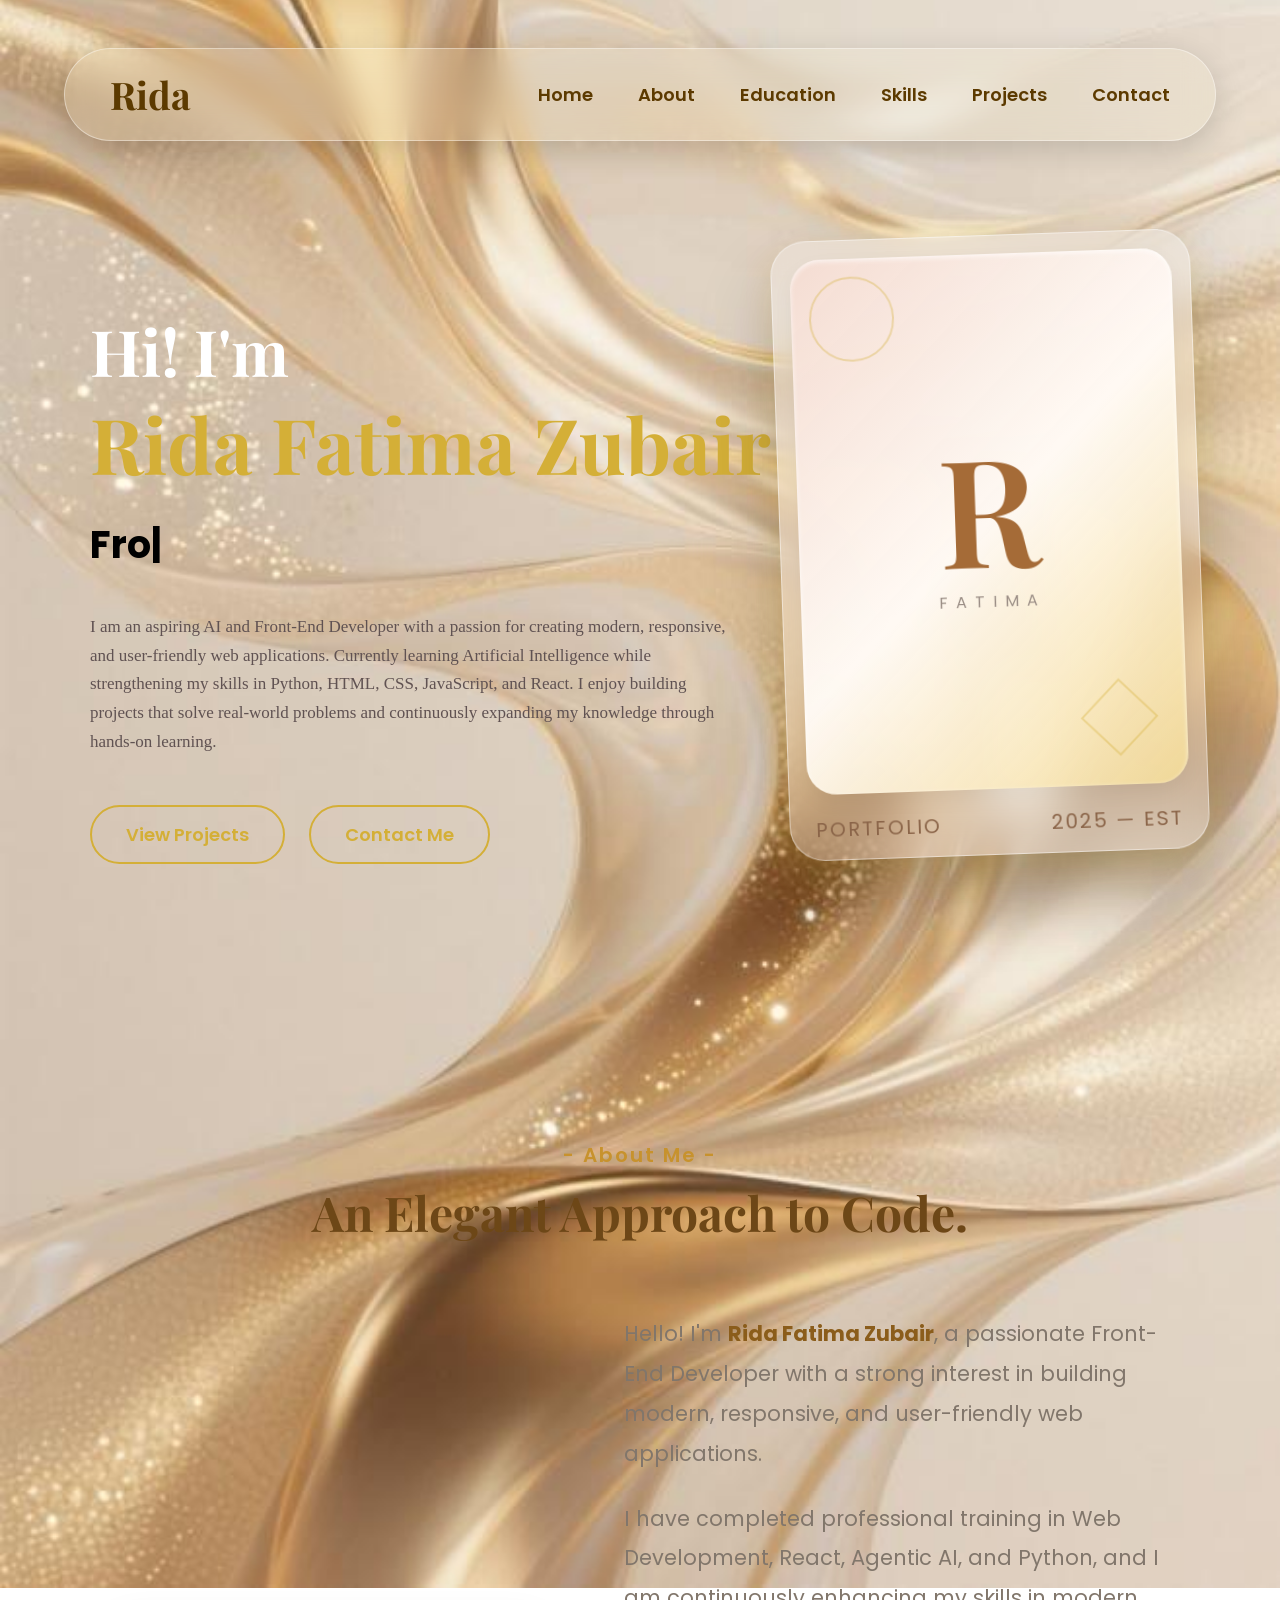
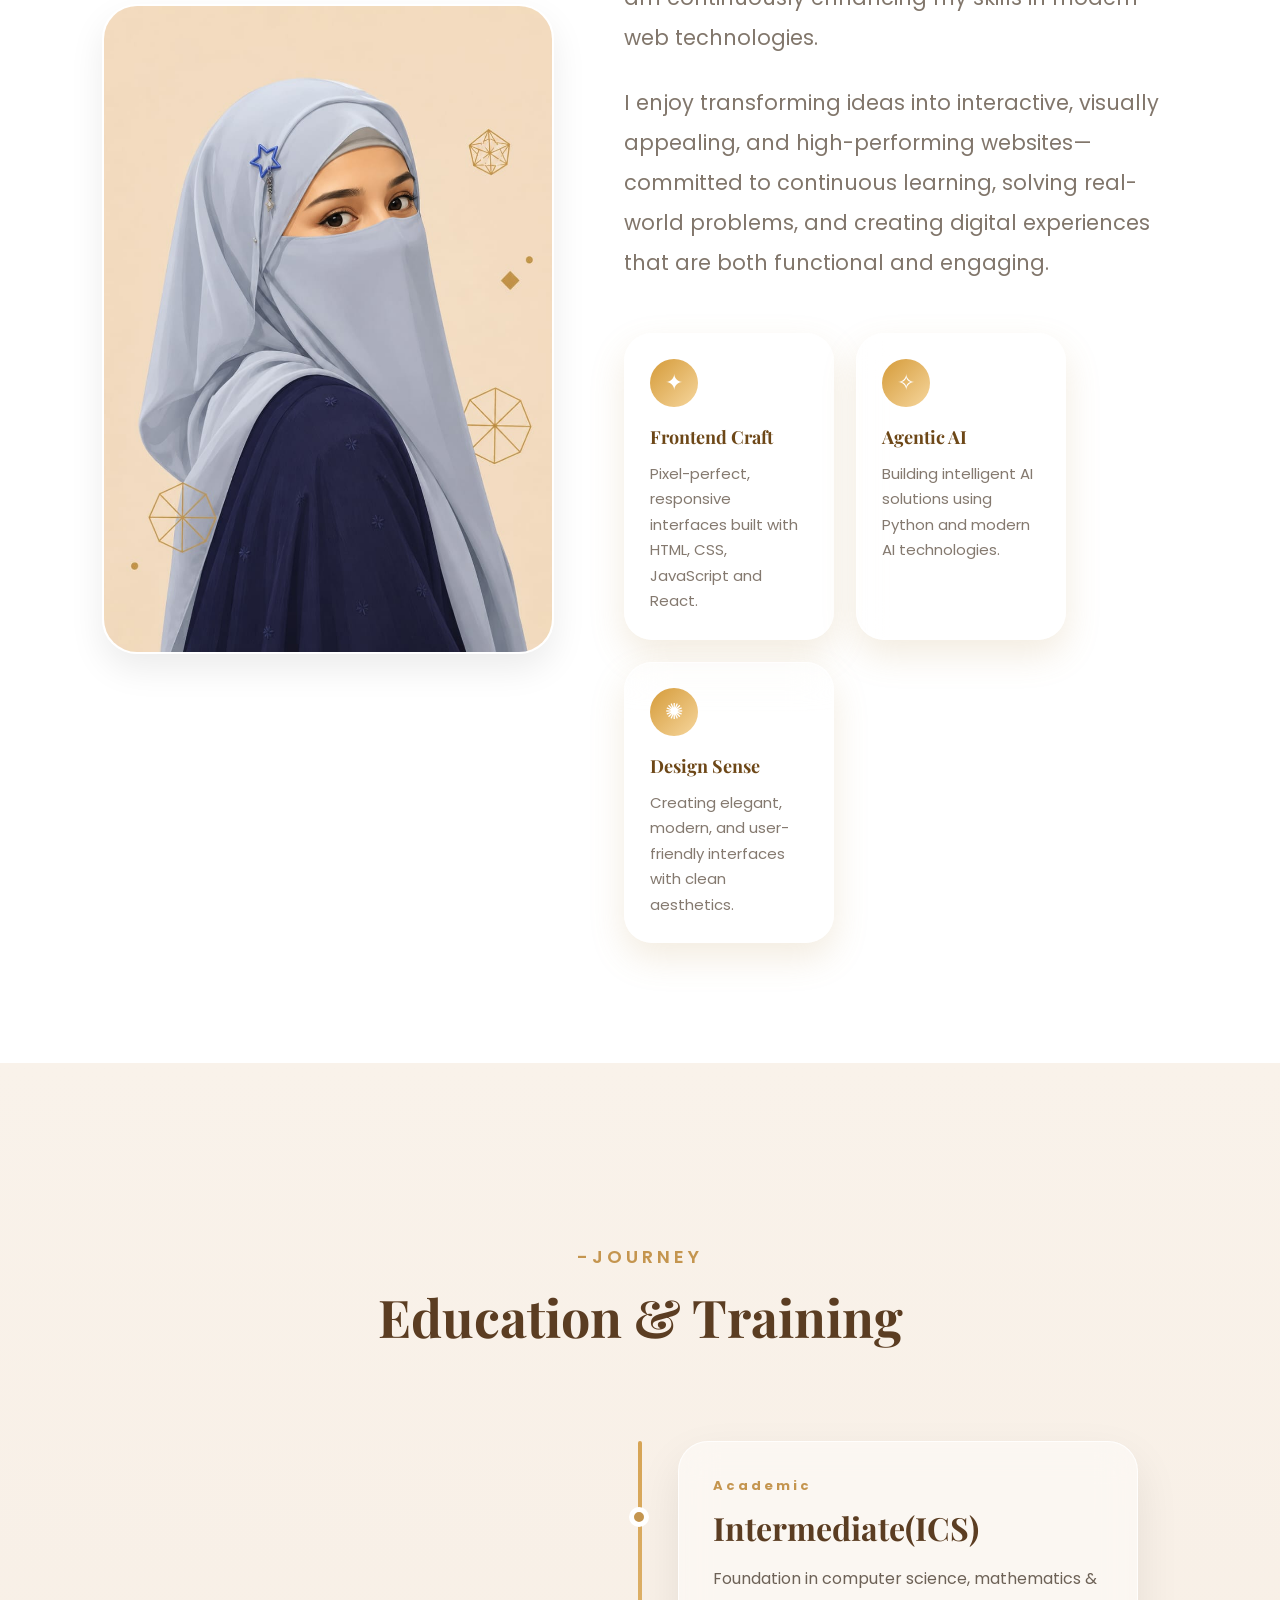
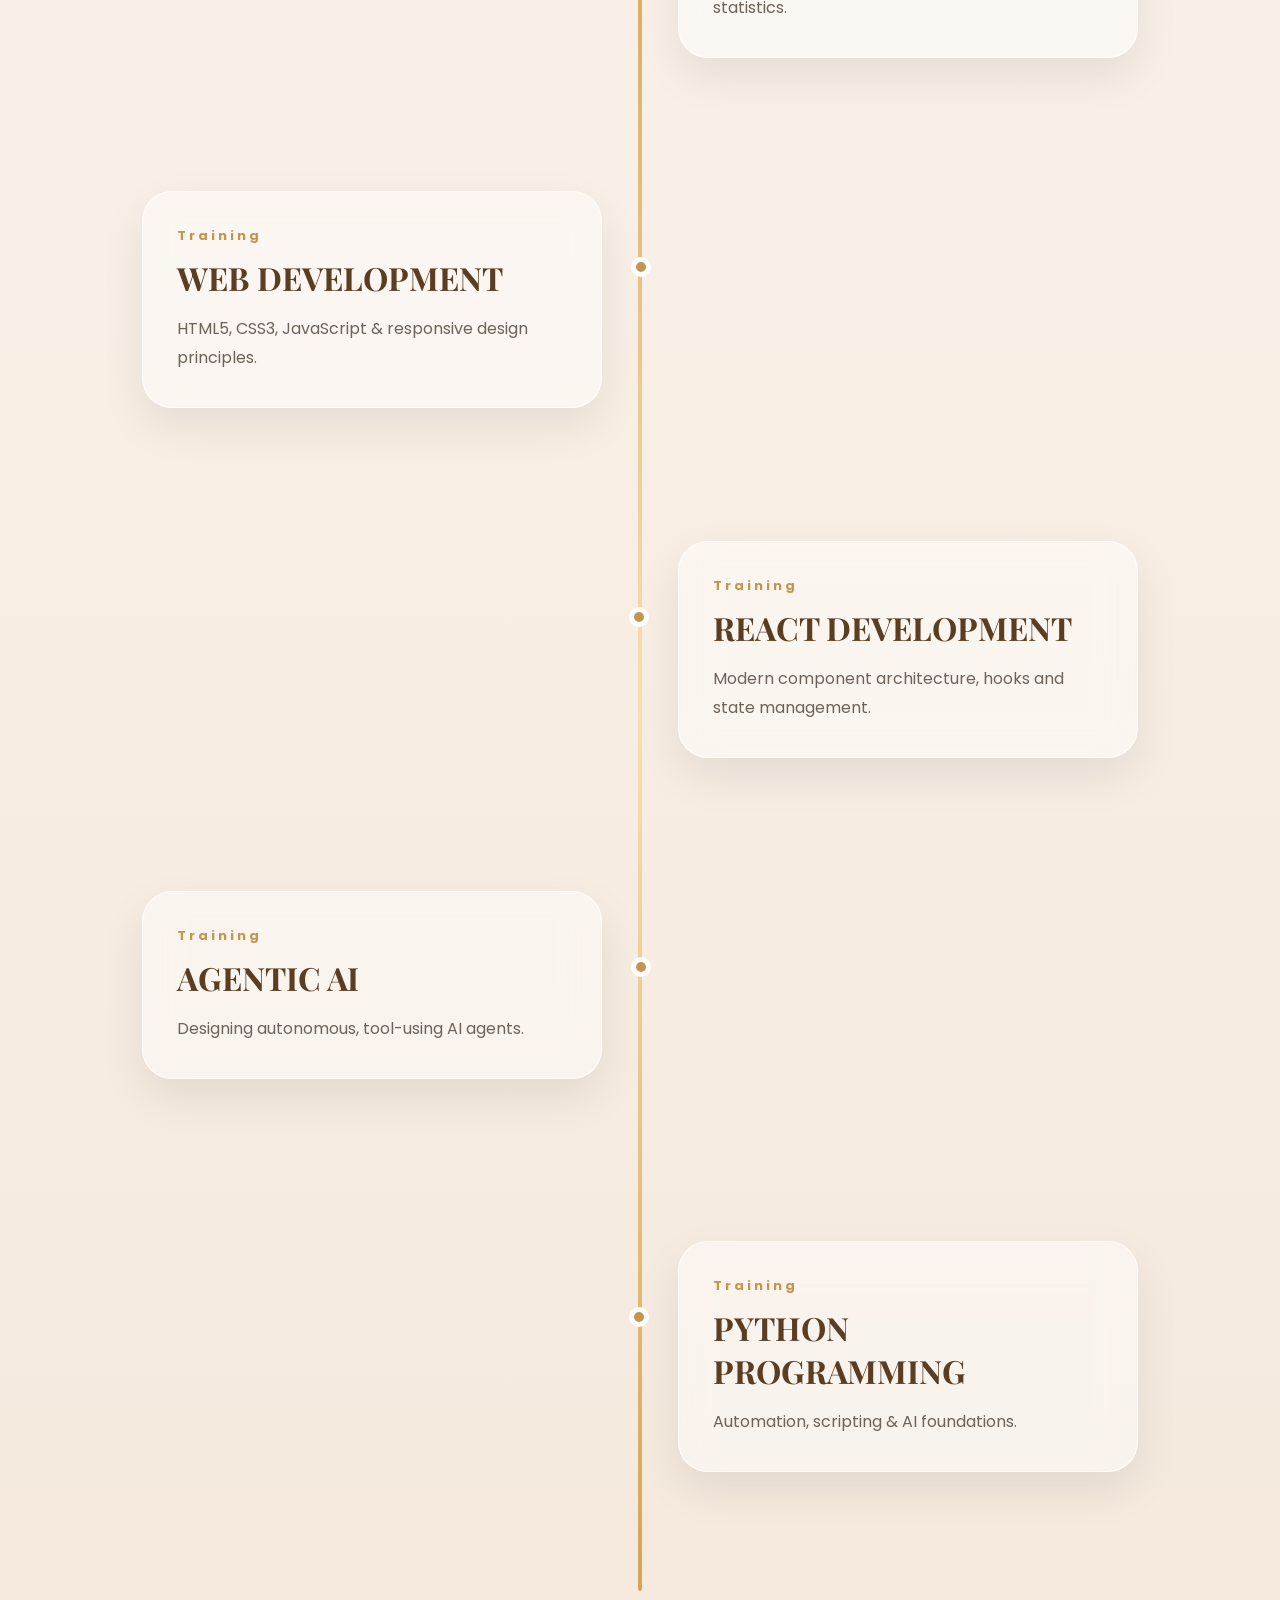
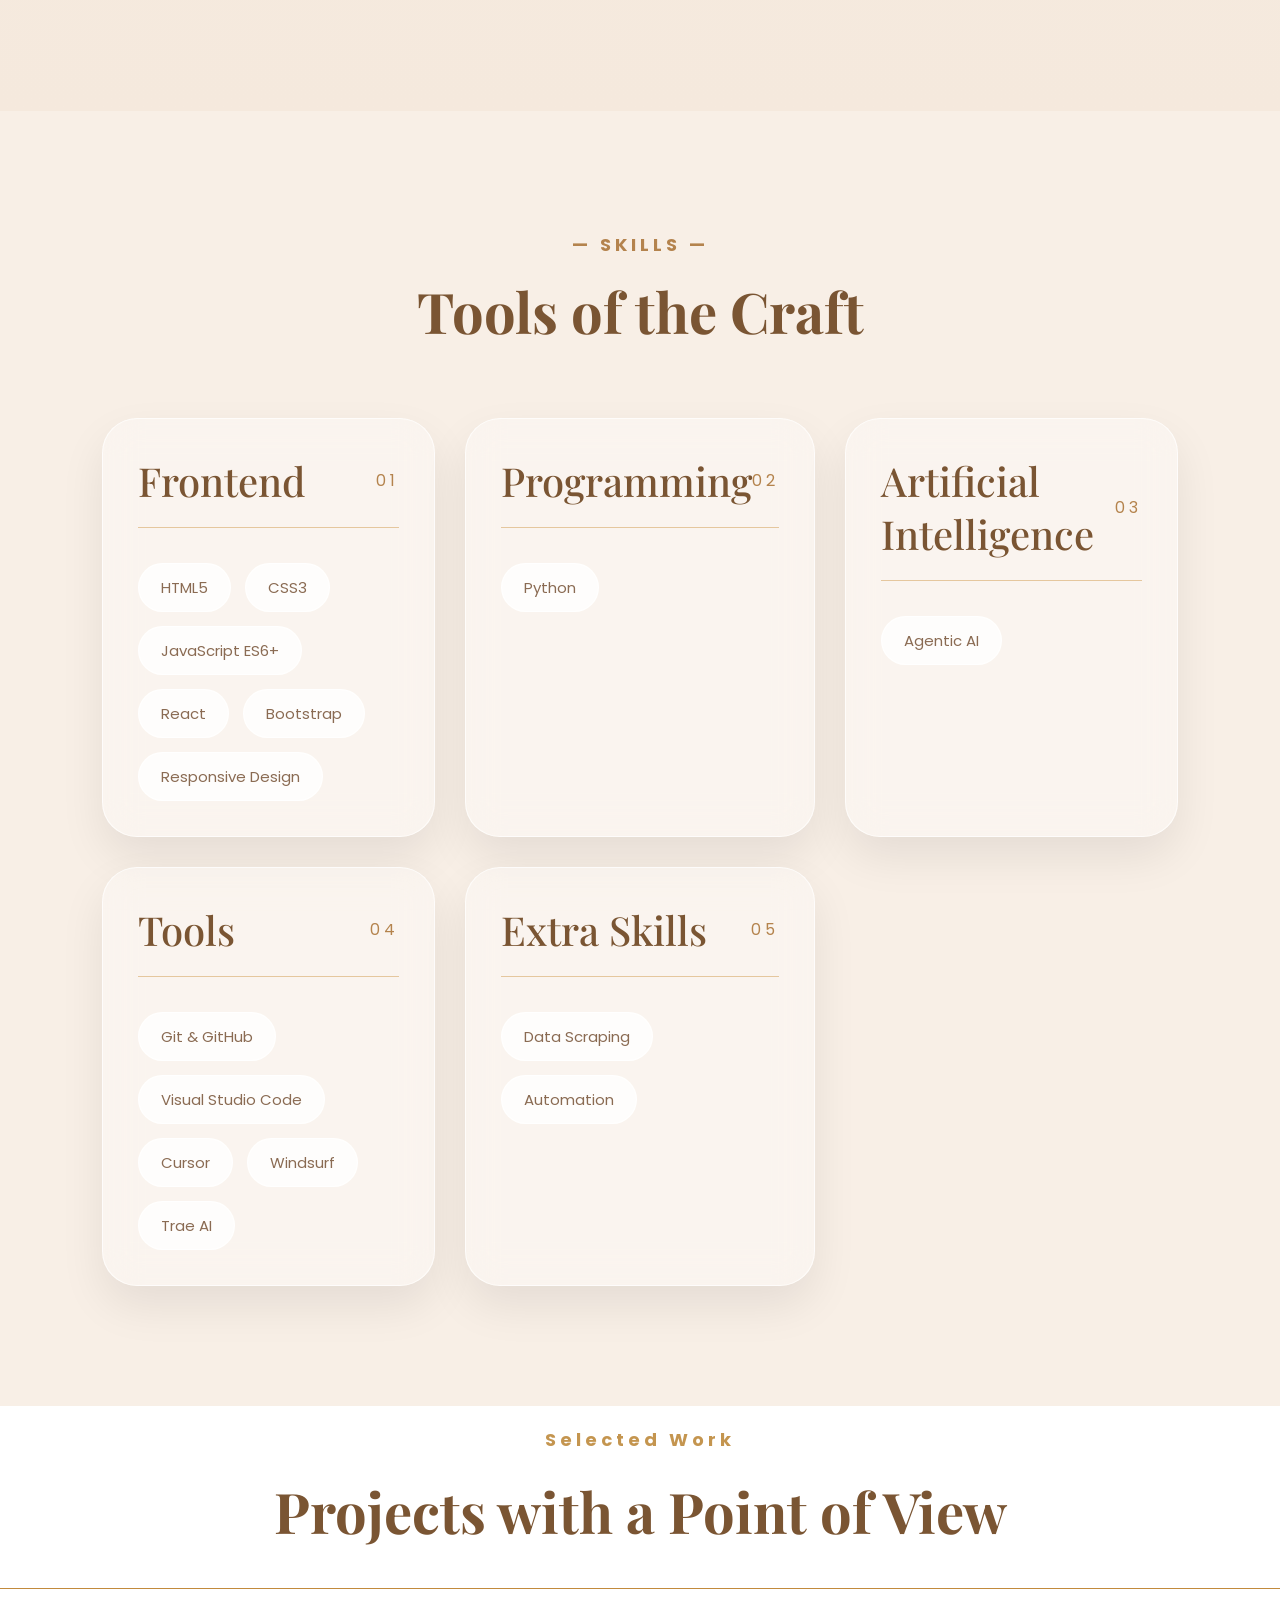
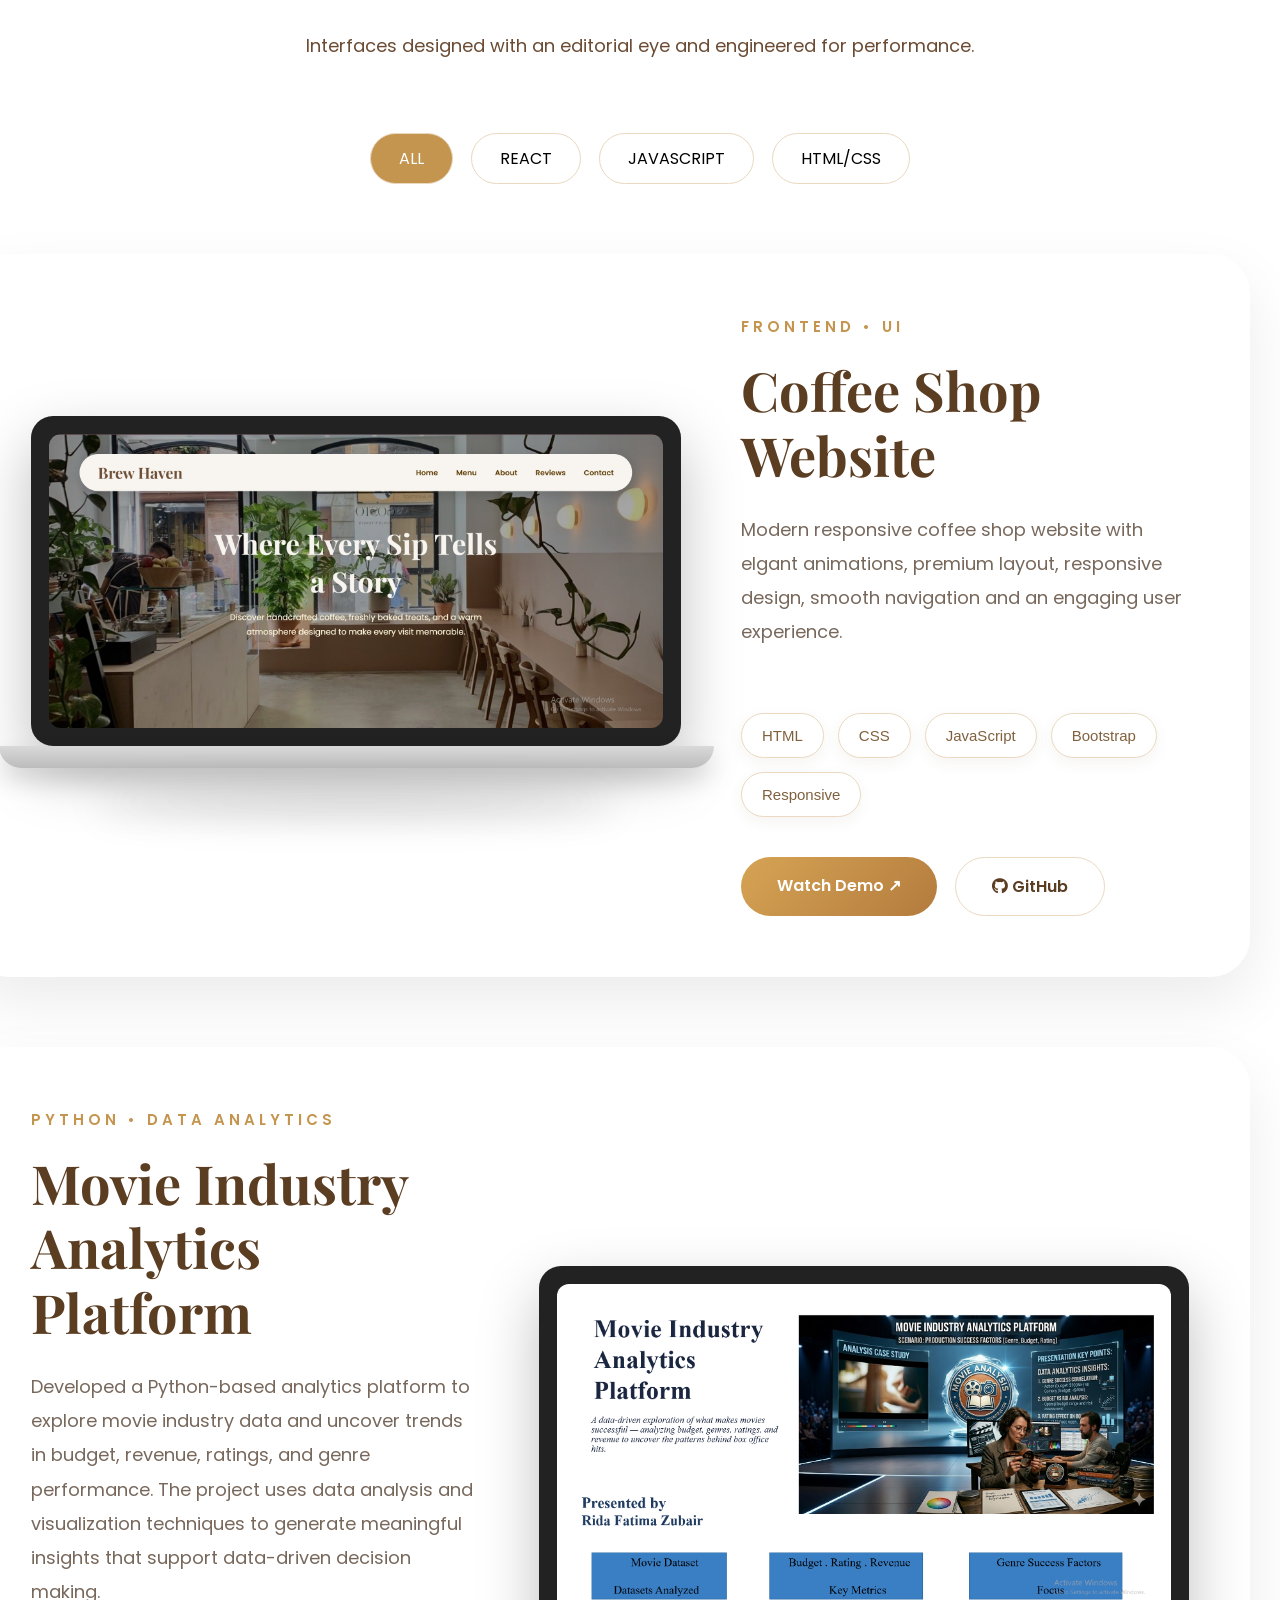
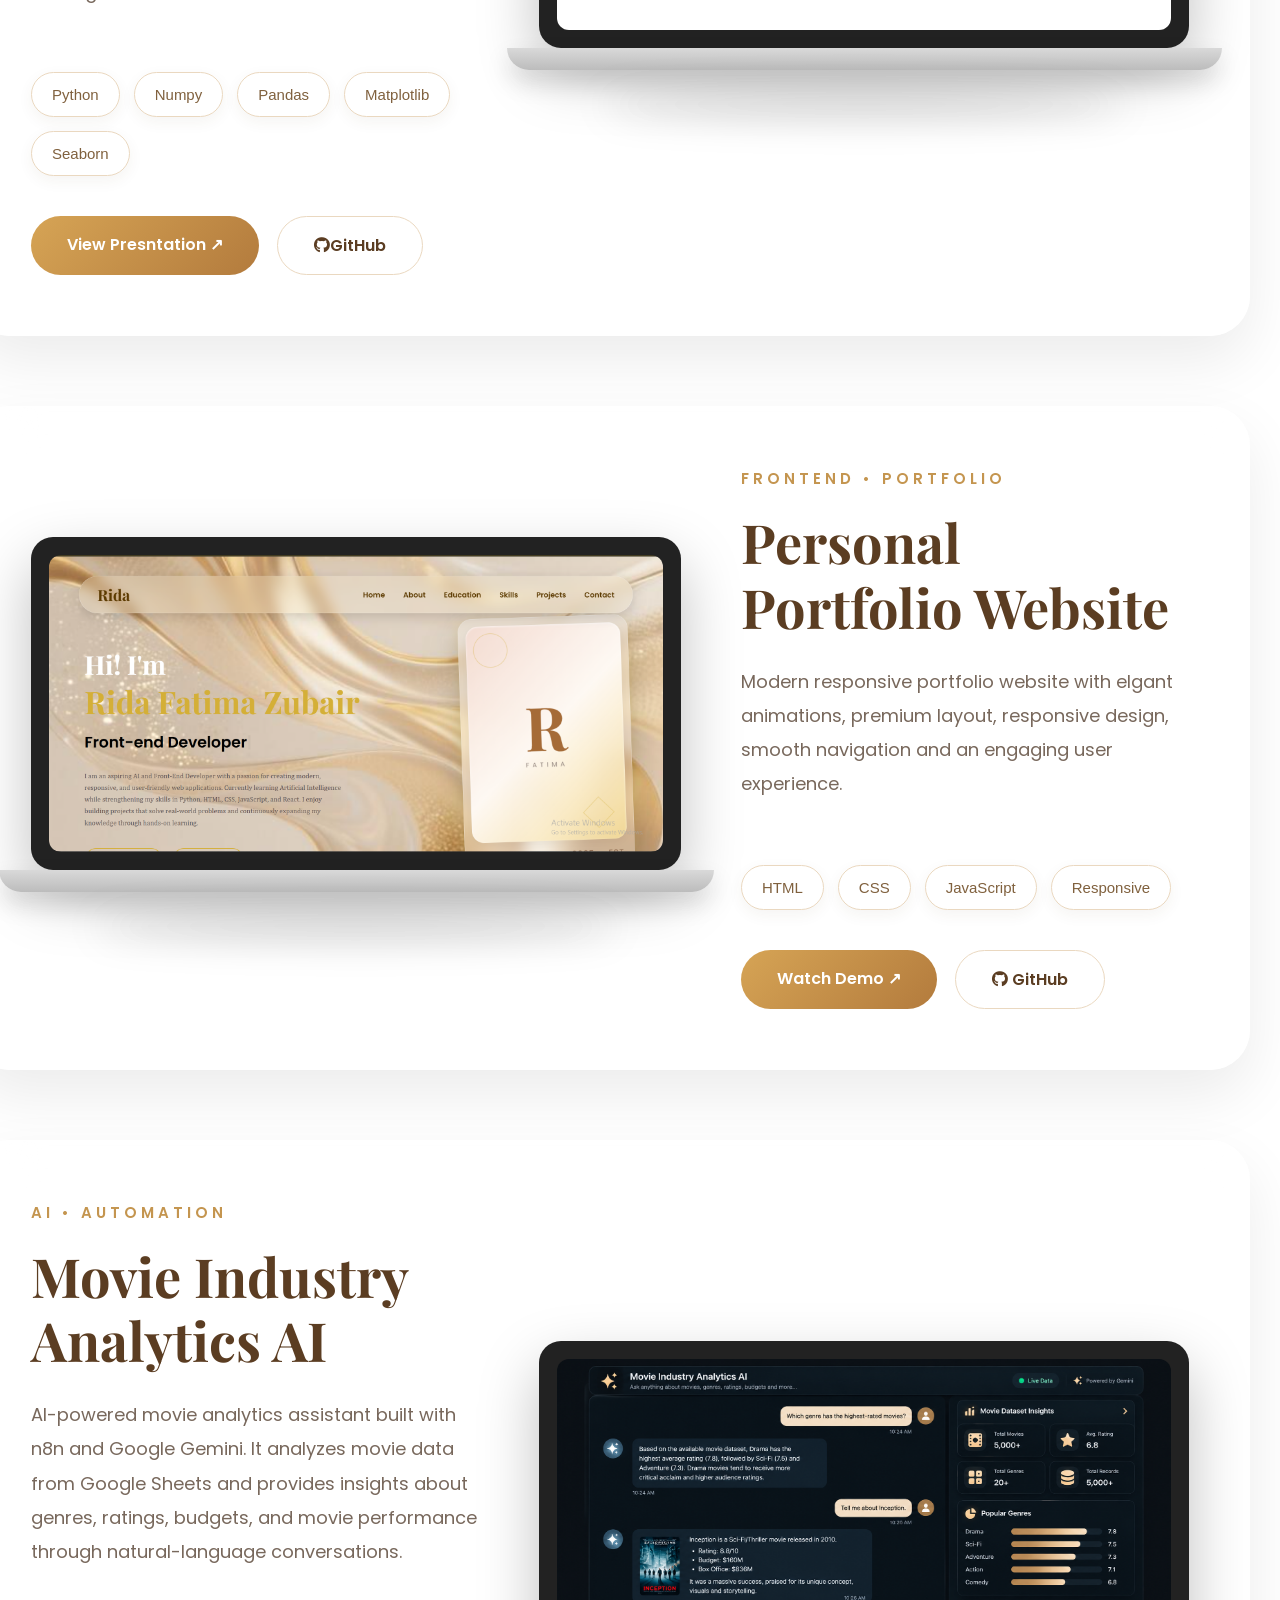
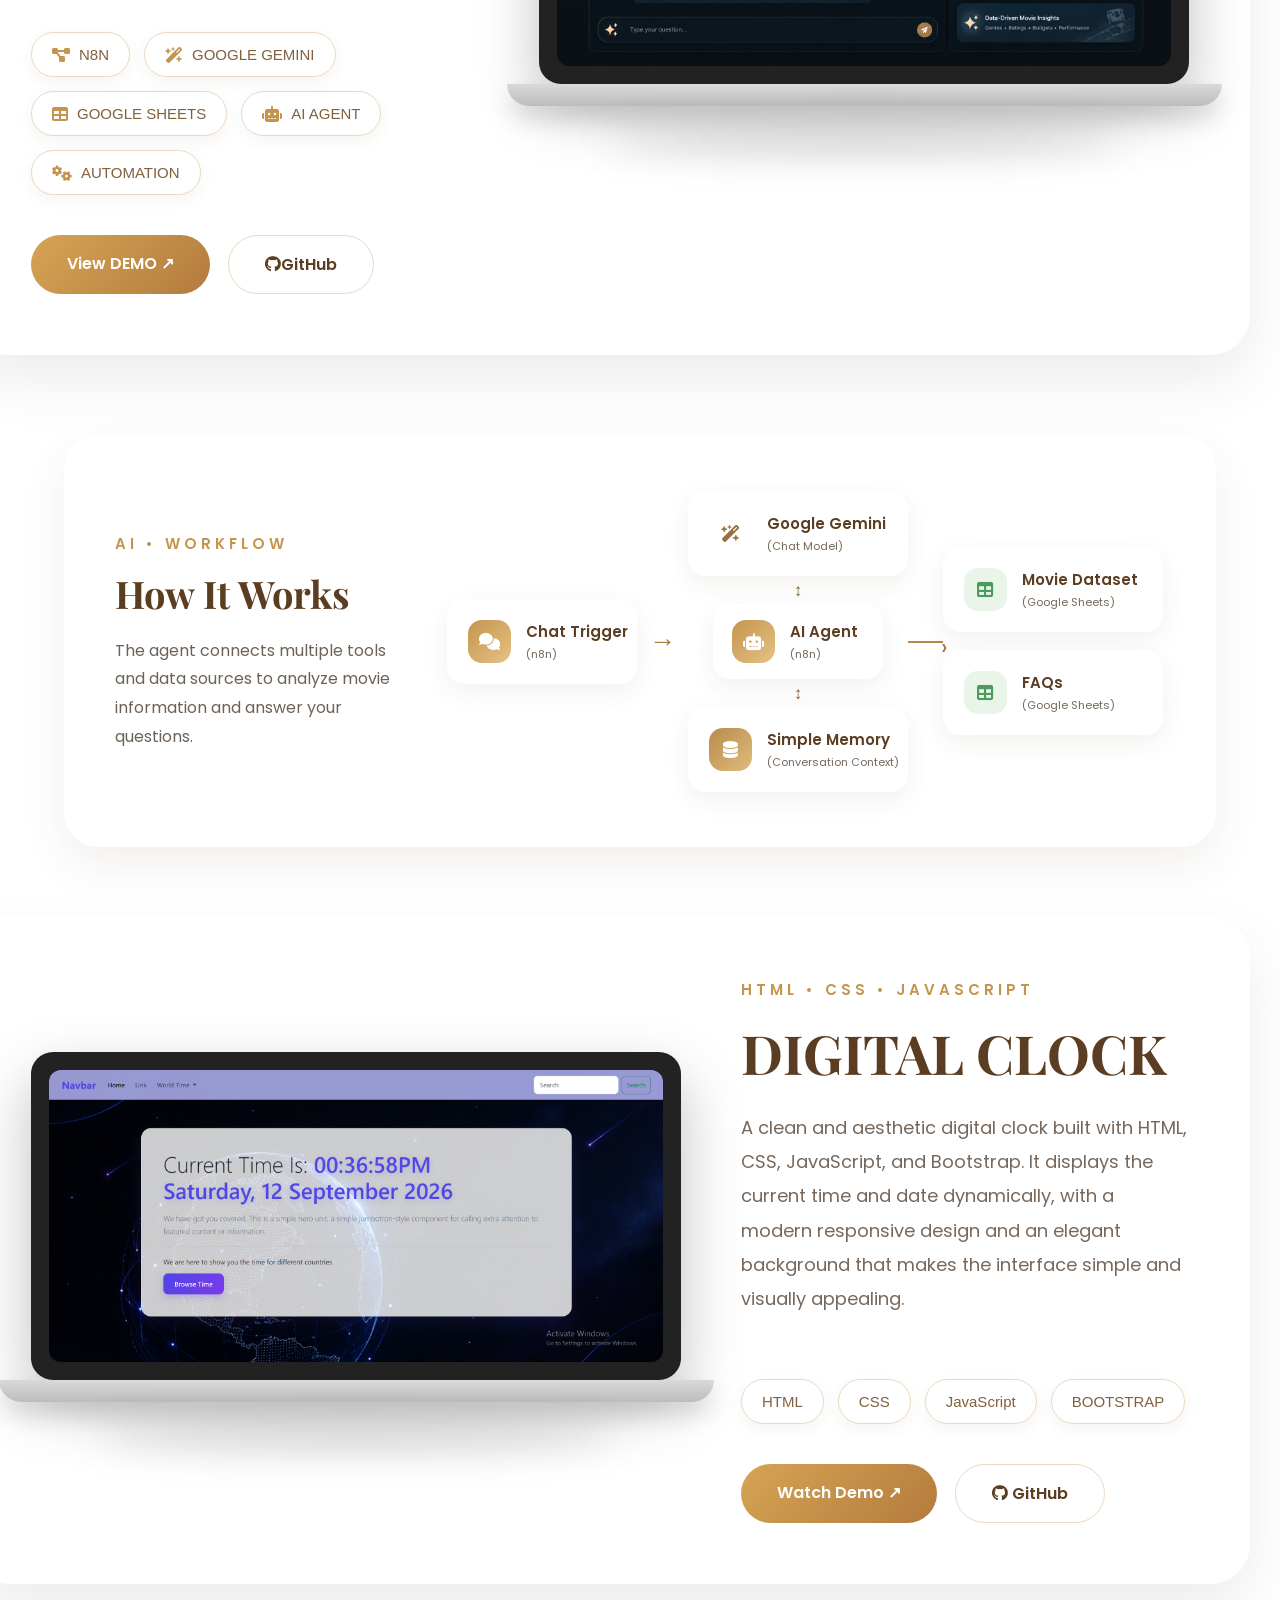
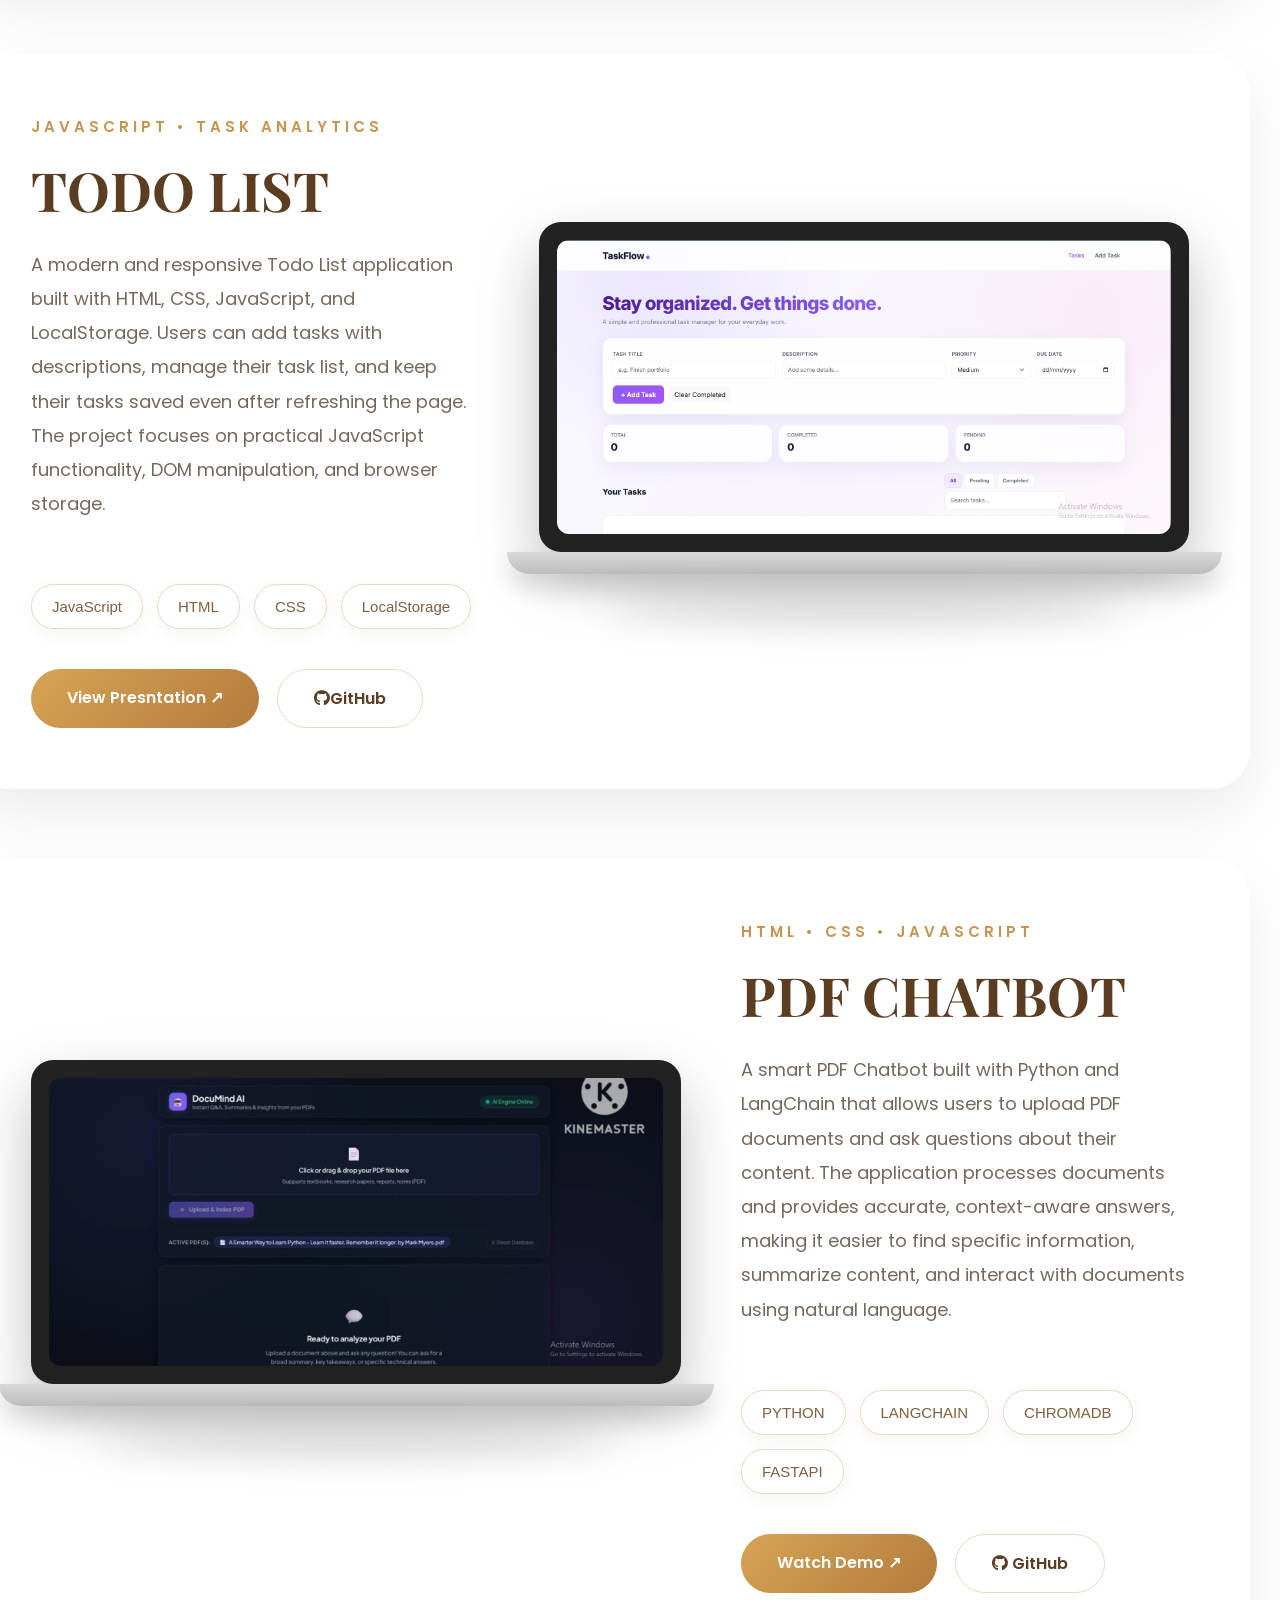
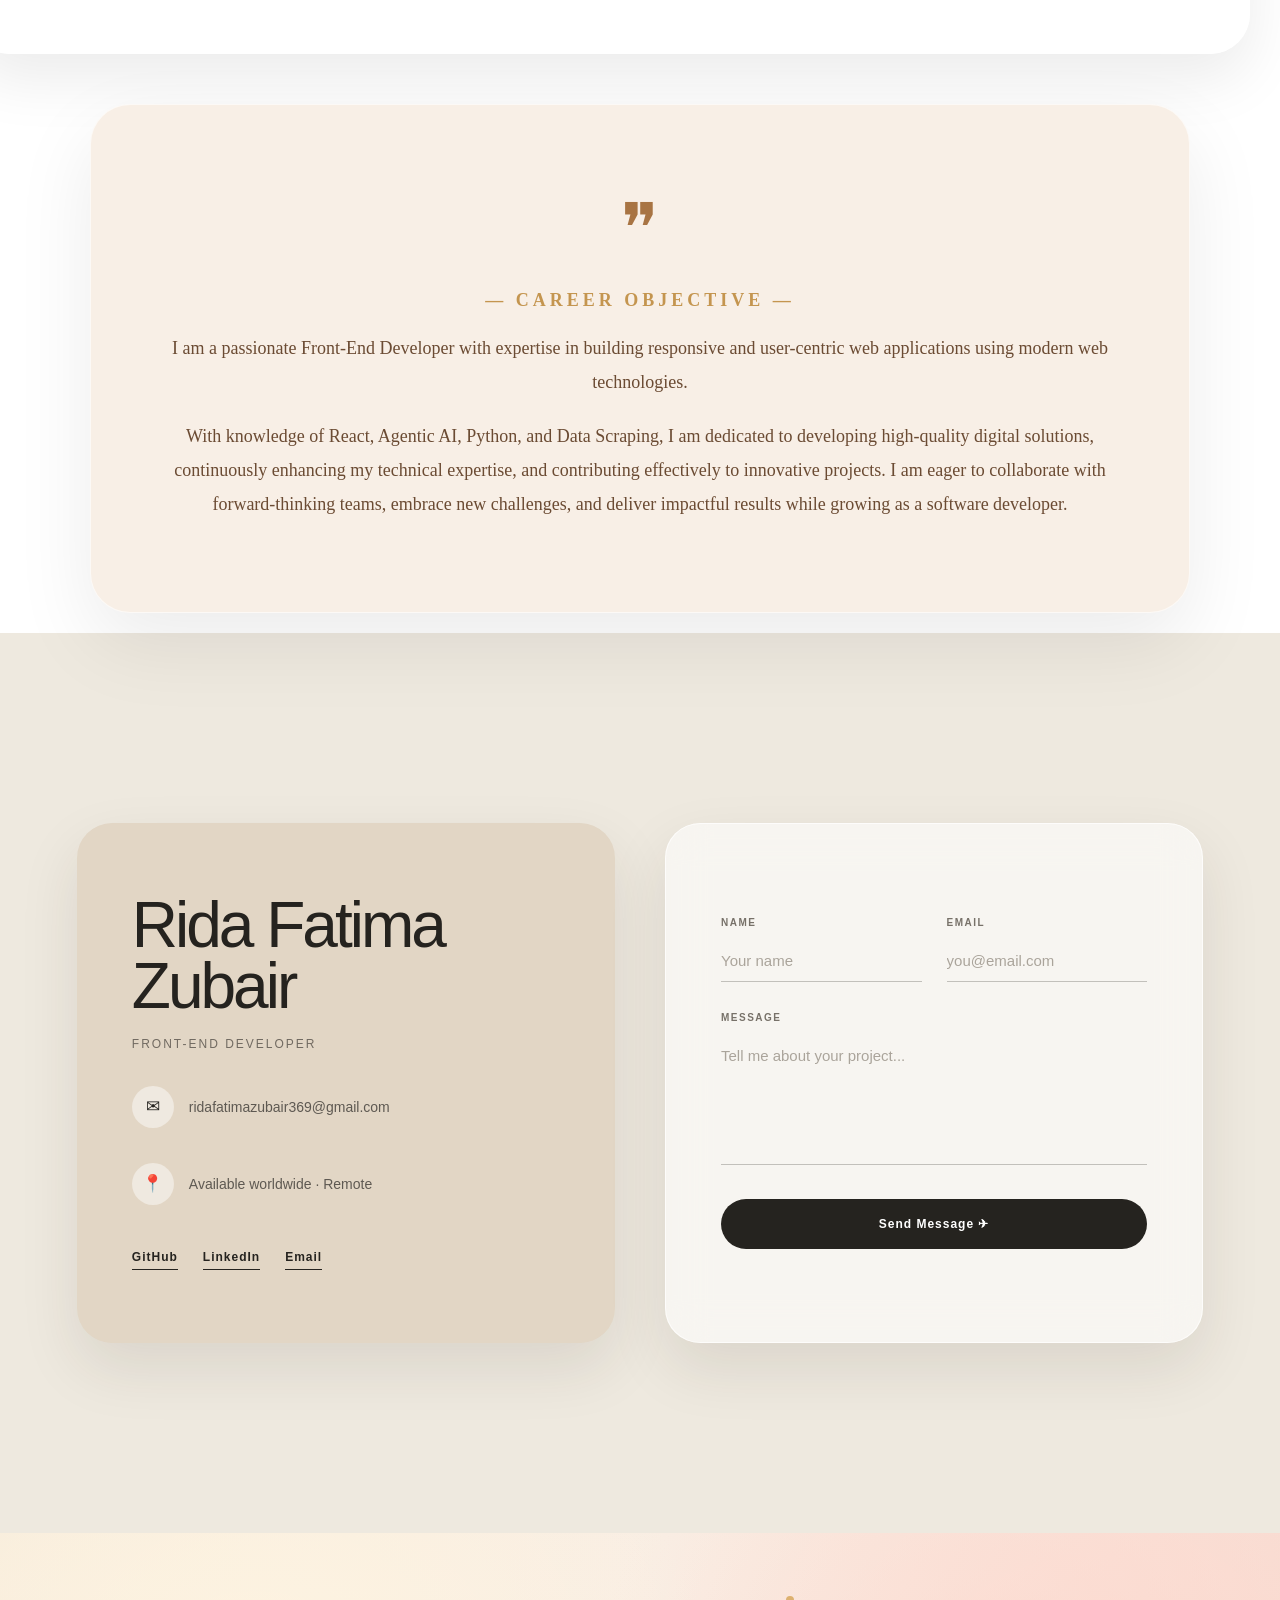
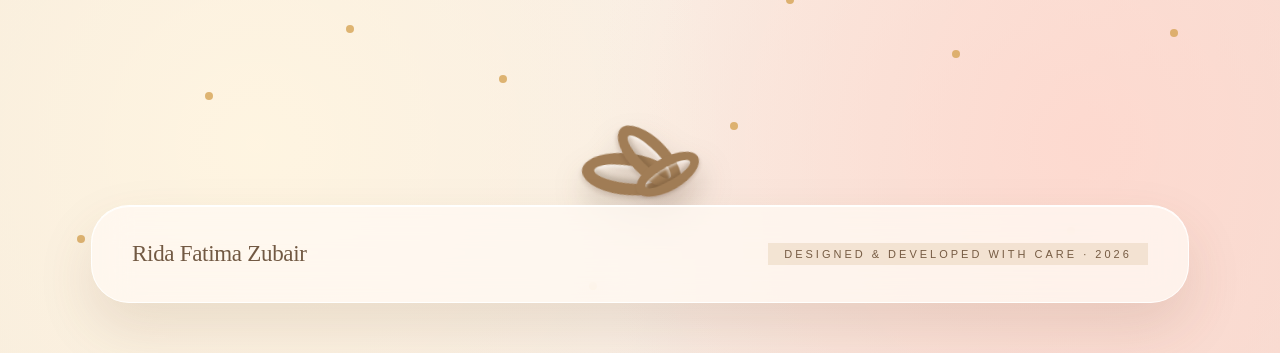
==== commit f18cb1d4: "Update portfolio projects and responsive design" ====
--- a/index.html
+++ b/index.html
@@ -1,657 +1,731 @@
-<!DOCTYPE html>
-<html lang="en">
-<head>
-    <meta charset="UTF-8">
-    <meta name="viewport" content="width=device-width, initial-scale=1.0">
-    <title>Rida Portfolio</title>
-    <link href="https://fonts.googleapis.com/css2?family=Playfair+Display:wght@700&family=Poppins:wght@400;500;600&display=swap" rel="stylesheet">
-    <link rel="stylesheet" href="https://cdnjs.cloudflare.com/ajax/libs/font-awesome/6.7.2/css/all.min.css">
-    <link rel="stylesheet" href="portfolio.css">
-</head>
-
-<body>
-    <!-- Navbar -->
-    <nav class="navbar">
-        <div class="logo">
-            Rida
-        </div>
-        <ul class="nav-links">
-            <li><a href="#home">Home</a></li>
-            <li><a href="#about">About</a></li>
-            <li><a href="#education">Education</a></li>
-            <li><a href="#skills">Skills</a></li>
-            <li><a href="#projects">Projects</a></li>
-            <li><a href="#contact">Contact</a></li>
-        </ul>
-    </nav>
-    <!-- Hero Section -->
-    <header id="home">
-        <div class="header-content">
-            <h1 id="intro">
-                Hi! I'm
-                <span>Rida Fatima Zubair</span>
-            </h1>
-            <h2 id="quote"></h2>
-            <div class="para">
-                <p>
-                    I am an aspiring AI and Front-End Developer with a passion for creating modern, responsive, and user-friendly web applications. Currently learning Artificial Intelligence while strengthening my skills in Python, HTML, CSS, JavaScript, and React. I enjoy building projects that solve real-world problems and continuously expanding my knowledge through hands-on learning.
-                </p>
-            </div>
-            <div class="btns">
-                <a href="#projects" class="ctn">
-                    View Projects
-                </a>
-                <a href="#contact" class="ctn">
-                    Contact Me
-                </a>
-            </div>
-        </div>
-        <div class="hero-right">
-        <div class="profile-card">
-            <div class="inner-card">
-                <div class="profile-circle"></div>
-                <div class="center-content">
-                    <h1>R</h1>
-                    <p>FATIMA</p>
-                </div>
-                <div class="diamond"></div>
-            </div>
-            <div class="card-footer">
-                <span>PORTFOLIO</span>
-                <span>2025 — EST</span>
-            </div>
-        </div>
-    </div>
-    </header>
-    <section class="about-section" id="about">
-    <div class="title">
-        <h4>- About Me -</h4>
-        <h3 id="approach">An Elegant Approach to Code.</h3>
-    </div>
-    <div class="about-content">
-        <!-- Left Side -->
-        <div class="hero-left">
-            <div class="image-card">
-                <img
-                    class="img"
-                    src="images/rida.jpeg"
-                    alt="Rida Fatima Zubair"
-                >
-            </div>
-        </div>
-        <!-- Right Side -->
-        <div class="vertical">
-            <article class="info">
-                <p class="inner-info">
-                    Hello! I'm <strong>Rida Fatima Zubair</strong>, a passionate Front-End Developer with a strong interest in building modern, responsive, and user-friendly web applications.
-                </p>
-            </article>
-            <article class="info">
-                <p class="inner-info">
-                    I have completed professional training in Web Development, React, Agentic AI, and Python, and I am continuously enhancing my skills in modern web technologies.
-                </p>
-            </article>
-            <article class="info">
-                <p class="inner-info">
-                    I enjoy transforming ideas into interactive, visually appealing, and high-performing websites—committed to continuous learning, solving real-world problems, and creating digital experiences that are both functional and engaging.
-                </p>
-            </article>
-            <div class="cards">
-                <div class="card">
-                    <div class="icon">
-                        ✦
-                    </div>
-                    <h3>Frontend Craft</h3>
-                    <p>
-                        Pixel-perfect, responsive interfaces built with HTML, CSS, JavaScript and React.
-                    </p>
-                </div>
-                <div class="card">
-                    <div class="icon">
-                        ✧
-                    </div>
-                    <h3>Agentic AI</h3>
-                    <p>
-                        Building intelligent AI solutions using Python and modern AI technologies.
-                    </p>
-                </div>
-                <div class="card">
-                    <div class="icon">
-                        ✺
-                    </div>
-                    <h3>Design Sense</h3>
-                    <p>
-                        Creating elegant, modern, and user-friendly interfaces with clean aesthetics.
-                    </p>
-                </div>
-            </div>
-        </div>
-    </div>
-    </section>
-    <!-- MY JOURNEY -->
-     <section class="about-journey">
-        <div class="journey">
-            <h4 class="jour">-JOURNEY</h4>
-            <h2 class="Jour">Education & Training</h2>
-        </div>
-        <div class="jour-card">
-            <div class="top-right-card">
-                <h3>Academic</h3>
-                <h2>Intermediate(ICS)</h2>
-                <p>Foundation in computer science, mathematics & statistics.</p>
-            </div>
-            <div class="top-left-card">
-                <h3>Training</h3>
-                <h2>WEB DEVELOPMENT</h2>
-                <p>HTML5, CSS3, JavaScript & responsive design principles.</p>
-            </div>
-            <div class="middle-right-card">
-                <h3>Training</h3>
-                <h2>REACT DEVELOPMENT</h2>
-                <p>Modern component architecture, hooks and state management.</p>
-            </div>
-            <div class="bottom-left-card">
-                <h3>Training</h3>
-                <h2>AGENTIC AI</h2>
-                <p>Designing autonomous, tool-using AI agents.</p>
-            </div>
-            <div class="bottom-right-card">
-                <h3>Training</h3>
-                <h2>PYTHON PROGRAMMING</h2>
-                <p>Automation, scripting & AI foundations.</p>
-            </div>  
-        </div>
-     </section>
-     <!-- =========================== SKILLS ================= -->
-    <section class="skills-section" id="skills">
-       <div class="skills-title">
-        <h4>— SKILLS —</h4>
-        <h3>Tools of the Craft</h3>
-       </div>
-       <div class="skills-grid">
-        <div class="skill-card">
-            <div class="card-top">
-                <h2>Frontend</h2>
-                <span>01</span>
-            </div>
-            <hr>
-            <div class="tags">
-                <span>HTML5</span>
-                <span>CSS3</span>
-                <span>JavaScript ES6+</span>
-                <span>React</span>
-                <span>Bootstrap</span>
-                <span>Responsive Design</span>
-            </div>
-        </div>
-        <!-- Card 2 -->
-        <div class="skill-card">
-            <div class="card-top">
-                <h2>Programming</h2>
-                <span>02</span>
-            </div>
-            <hr>
-            <div class="tags">
-                <span>Python</span>
-            </div>
-        </div>
-        <!-- Card 3 -->
-        <div class="skill-card">
-            <div class="card-top">
-                <h2>Artificial Intelligence</h2>
-                <span>03</span>
-            </div>
-            <hr>
-            <div class="tags">
-                <span>Agentic AI</span>
-            </div>
-        </div>
-        <!-- Card 4 -->
-        <div class="skill-card">
-            <div class="card-top">
-                <h2>Tools</h2>
-                <span>04</span>
-            </div>
-            <hr>
-            <div class="tags">
-                <span>Git & GitHub</span>
-                <span>Visual Studio Code</span>
-                <span>Cursor</span>
-                <span>Windsurf</span>
-                <span>Trae AI</span>
-            </div>
-        </div>
-        <!-- Card 5 -->
-        <div class="skill-card">
-            <div class="card-top">
-                <h2>Extra Skills</h2>
-                <span>05</span>
-            </div>
-            <hr>
-            <div class="tags">
-                <span>Data Scraping</span>
-                <span>Automation</span>
-            </div>
-        </div>
-    </div>
-</section>
-<!-- =========================== PROJECTS =========================== -->
-<section class="projects" id="projects">
-    <div class="project-title">
-        <h3>Selected Work</h3>
-        <h2>Projects with a Point of View</h2>
-        <hr>
-        <p>
-            Interfaces designed with an editorial eye and engineered
-            for performance.
-        </p>
-    </div>
-    <!-- Filter Buttons -->
-    <div class="project-tag">
-        <span class="active">ALL</span>
-        <span>REACT</span>
-        <span>JAVASCRIPT</span>
-        <span>HTML/CSS</span>
-    </div>
-    <!-- ================= PROJECT CARD ================= -->
-    <div class="project-card">
-        <!-- LEFT SIDE -->
-        <div class="project-image">
-            <div class="laptop">
-                <div class="screen">
-                    <img src="images/project1.png" alt="Coffee Shop">
-                </div>
-                <div class="keyboard"></div>
-                <div class="shadow"></div>
-            </div>
-        </div>
-        <!-- RIGHT SIDE -->
-        <div class="project-content">
-            <span class="project-category">
-                FRONTEND • UI
-            </span>
-            <h2>
-                Coffee Shop Website
-            </h2>
-            <p>
-                Modern responsive coffee shop website with elgant
-                animations, premium layout, responsive design,                
-                smooth navigation and an engaging user experience.
-            </p>
-            <div class="tech-stack">
-                <span>HTML</span>
-                <span>CSS</span>
-                <span>JavaScript</span>
-                <span>Bootstrap</span>
-                <span>Responsive</span>
-            </div>
-            <div class="project-buttons">
-                <a href="https://www.linkedin.com/posts/rida-fatima-zubair-9562b33aa_oasisinfobyte-webdevelopment-frontenddevelopment-ugcPost-7490070006165311488-V2Jw/?utm_source=share&utm_medium=member_android&rcm=ACoAAGQRTJIB_hg-yeeLDX-iaZPL9J8H9MK1H6o" class="live-btn" target="_blank">
-                    Watch Demo ↗
-                </a>
-                <a href="https://github.com/Girllikeridu/OIBSIP_LANDING-PAGE.git" class="github-btn" target="_blank"><i class="fa-brands fa-github"></i>
-                    GitHub
-                </a>
-            </div>
-        </div>
-    </div>
-        <!-- !-- ================= PROJECT CARD 2 ================= -->
-    <div class="project-card">
-           <div class="project-content">
-           <span class="project-category">
-            PYTHON • DATA ANALYTICS
-            </span>
-            <h2>
-            Movie Industry Analytics Platform
-            </h2>
-            <p>
-            Developed a Python-based analytics platform to explore movie industry data and uncover trends in budget, revenue, ratings, and genre performance. The project uses data analysis and visualization techniques to generate meaningful insights that support data-driven decision making.
-            </p>
-           <div class="tech-stack">
-            <span>Python</span>
-            <span>Numpy</span>
-            <span>Pandas</span>
-            <span>Matplotlib</span>
-            <span>Seaborn</span>
-           </div>
-           <div class="project-buttons">
-            <a href="https://www.linkedin.com/posts/rida-fatima-zubair-9562b33aa_python-dataanalytics-datascience-activity-7491488376039067648-KQQX?utm_source=social_share_send&utm_medium=android_app&rcm=ACoAAGQRTJIB_hg-yeeLDX-iaZPL9J8H9MK1H6o&utm_campaign=copy_link" class="live-btn">View Presntation ↗</a>
-            <a href="https://github.com/Girllikeridu/Movie-Industry-Analytics-Platform.git" class="github-btn"><i class="fa-brands fa-github"></i>GitHub</a>
-           </div>
-        </div>
-        <div class="project-image">
-            <div class="laptop">
-                <div class="screen">
-                   <img src="images/project2.png" alt="E-Commerce Website">
-                </div>
-
-                <div class="keyboard"></div>
-                <div class="shadow"></div>
-            </div>
-        </div>
-    </div>
-    <!-- !-- ================= PROJECT CARD 3 ================= -->
-    <div class="project-card">
-        <!-- LEFT SIDE -->
-        <div class="project-image">
-            <div class="laptop">
-                <div class="screen">
-                    <img src="images/project3.png" alt="Coffee Shop">
-                </div>
-                <div class="keyboard"></div>
-                <div class="shadow"></div>
-            </div>
-        </div>
-        <!-- RIGHT SIDE -->
-        <div class="project-content">
-            <span class="project-category">
-                FRONTEND • PORTFOLIO
-            </span>
-            <h2>
-                Personal Portfolio Website
-            </h2>
-            <p>
-                Modern responsive portfolio website with elgant
-                animations, premium layout, responsive design,                
-                smooth navigation and an engaging user experience.
-            </p>
-            <div class="tech-stack">
-                <span>HTML</span>
-                <span>CSS</span>
-                <span>JavaScript</span>
-                <span>Responsive</span>
-            </div>
-            <div class="project-buttons">
-                <a href="" class="live-btn" target="_blank">
-                    Watch Demo ↗
-                </a>
-                <a href="" class="github-btn" target="_blank"><i class="fa-brands fa-github"></i>
-                    GitHub
-                </a>
-            </div>
-        </div>
-    </div>
-    <!-- !-- ================= PROJECT CARD 4 ================= -->
-    <div class="project-card">
-           <div class="project-content">
-           <span class="project-category">
-            AI • AUTOMATION
-            </span>
-            <h2>
-            Movie Industry Analytics AI
-            </h2>
-            <p>
-            AI-powered movie analytics assistant built with n8n and Google Gemini. It analyzes movie data from Google Sheets and provides insights about genres, ratings, budgets, and movie performance through natural-language conversations.
-            </p>
-           <div class="tech-stack">
-            <span><i class="fa-solid fa-diagram-project"></i>N8N</span>
-            <span><i class="fa-solid fa-wand-magic-sparkles"></i>GOOGLE GEMINI</span>
-            <span><i class="fa-solid fa-table"></i>GOOGLE SHEETS</span>
-            <span><i class="fa-solid fa-robot"></i>AI AGENT</span>
-            <span><i class="fa-solid fa-gears"></i>AUTOMATION</span>
-           </div>
-           <div class="project-buttons">
-            <a href="https://www.linkedin.com/posts/rida-fatima-zubair-9562b33aa_python-dataanalytics-datascience-activity-7491488376039067648-KQQX?utm_source=social_share_send&utm_medium=android_app&rcm=ACoAAGQRTJIB_hg-yeeLDX-iaZPL9J8H9MK1H6o&utm_campaign=copy_link" class="live-btn">View DEMO ↗</a>
-            <a href="https://github.com/Girllikeridu/Movie-Industry-Analytics-Platform.git" class="github-btn"><i class="fa-brands fa-github"></i>GitHub</a>
-           </div>
-        </div>
-        <div class="project-image">
-            <div class="laptop">
-                <div class="screen">
-                   <img src="images/project4.png" alt="E-Commerce Website">
-                </div>
-
-                <div class="keyboard"></div>
-                <div class="shadow"></div>
-            </div>
-        </div>
-    </div>
-    <!-- HOW IT WORKS -->
-    <section class="how-it-works">
-        <div class="how-left">
-            <span class="project-category">AI • WORKFLOW</span>
-            <h2>How It Works</h2>
-            <p>
-            The agent connects multiple tools and data sources
-            to analyze movie information and answer your questions.
-            </p>
-        </div>
-        <div class="workflow-diagram">
-            <div class="workflow-box chat-box">
-                <div class="workflow-icon">
-                <i class="fa-solid fa-comments"></i>
-            </div>
-            <div>
-                <h3>Chat Trigger</h3>
-                <span>(n8n)</span>
-            </div>
-        </div>
-        <div class="arrow horizontal">→</div>
-            <div class="agent-column">
-                <div class="workflow-box small-box">
-                    <div class="workflow-icon gemini">
-                        <i class="fa-solid fa-wand-magic-sparkles"></i>
-                    </div>
-                <div>
-                    <h3>Google Gemini</h3>
-                    <span>(Chat Model)</span>
-                </div>
-            </div>
-            <div class="vertical-arrow">↕</div>
-            <div class="workflow-box agent-box">
-                <div class="workflow-icon">
-                    <i class="fa-solid fa-robot"></i>
-                </div>
-                <div>
-                    <h3>AI Agent</h3>
-                    <span>(n8n)</span>
-                </div>
-            </div>
-            <div class="vertical-arrow">↕</div>
-            <!-- Memory -->
-            <div class="workflow-box small-box">
-                <div class="workflow-icon memory">
-                    <i class="fa-solid fa-database"></i>
-                </div>
-                <div>
-                    <h3>Simple Memory</h3>
-                    <span>(Conversation Context)</span>
-                </div>
-            </div>
-        </div>
-        <!-- Connection to data -->
-        <div class="data-connector">
-            <div class="connector-line"></div>
-        </div>
-        <!-- Data Sources -->
-        <div class="data-column">
-            <div class="workflow-box data-box">
-                <div class="workflow-icon sheets">
-                    <i class="fa-solid fa-table"></i>
-                </div>
-                <div>
-                    <h3>Movie Dataset</h3>
-                    <span>(Google Sheets)</span>
-                </div>
-            </div>
-            <div class="workflow-box data-box">
-                <div class="workflow-icon sheets">
-                    <i class="fa-solid fa-table"></i>
-                </div>
-                <div>
-                    <h3>FAQs</h3>
-                    <span>(Google Sheets)</span>
-                </div>
-            </div>
-        </div>
-    </div>
-</section>
-<!-- !-- ================= PROJECT CARD 5 ================= -->
-    <div class="project-card">
-        <!-- LEFT SIDE -->
-        <div class="project-image">
-            <div class="laptop">
-                <div class="screen">
-                    <img src="images/project5.png" alt="Coffee Shop">
-                </div>
-                <div class="keyboard"></div>
-                <div class="shadow"></div>
-            </div>
-        </div>
-        <!-- RIGHT SIDE -->
-        <div class="project-content">
-            <span class="project-category">
-                HTML • CSS • JAVASCRIPT
-            </span>
-            <h2>
-                DIGITAL CLOCK
-            </h2>
-            <p>
-                A clean and aesthetic digital clock built with HTML, CSS, JavaScript, and Bootstrap. It displays the current time and date dynamically, with a modern responsive design and an elegant background that makes the interface simple and visually appealing.
-            </p>
-            <div class="tech-stack">
-                <span>HTML</span>
-                <span>CSS</span>
-                <span>JavaScript</span>
-                <span>BOOTSTRAP</span>
-            </div>
-            <div class="project-buttons">
-                <a href="" class="live-btn" target="_blank">
-                    Watch Demo ↗
-                </a>
-                <a href="" class="github-btn" target="_blank"><i class="fa-brands fa-github"></i>
-                    GitHub
-                </a>
-            </div>
-        </div>
-    </div>
-</section>
-<!-- !-- ================= CAREER OBJECTIVE ================= -->
-<section class="career">
-    <div class="career-quote">
-         ❞
-    </div>
-    <div class="career-title">
-        <h4>— CAREER OBJECTIVE —</h4>
-        <p id="career-para">I am a passionate Front-End Developer with expertise in building responsive and user-centric web applications using modern web technologies.</p>
-        <p id="career-para2">With knowledge of React, Agentic AI, Python, and Data Scraping, I am dedicated to developing high-quality digital solutions, continuously enhancing my technical expertise, and contributing effectively to innovative projects. I am eager to collaborate with forward-thinking teams, embrace new challenges, and deliver impactful results while growing as a software developer.</p>
-    </div>    
-</section>
-<!-- !-- ================= CONTACT ================= -->
-<section class="contact">
-    <div class="container">
-        <!-- Left Card -->
-        <div class="info-card">
-            <h1>Rida Fatima Zubair</h1>
-            <p class="role">FRONT-END DEVELOPER</p>
-            <div class="info-box">
-                <span>✉</span>
-                <p>ridafatimazubair369@gmail.com</p>
-            </div>
-            <div class="info-box">
-                <span>📍</span>
-                <p>Available worldwide · Remote</p>
-            </div>
-            <div class="socials">
-                <a href="https://github.com/Girllikeridu" target="_blank">GitHub</a>
-                <a href="https://www.linkedin.com/in/rida-fatima-zubair-9562b33aa/" target="_blank">LinkedIn</a>
-                <a href="mailto:ridafatimazubair369@gmail.com">Email</a>
-            </div>
-        </div>
-        <!-- Right Card -->
-        <div class="form-card">
-            <div class="row">
-                <div class="field">
-                    <label for="name">NAME</label>
-                    <input
-                        id="name"
-                        type="text"
-                        placeholder="Your name">
-                </div>
-                <div class="field">
-                    <label for="email">EMAIL</label>
-                    <input
-                        id="email"
-                        type="email"
-                        placeholder="you@email.com">
-                </div>
-            </div>
-            <div class="field">
-                <label for="message">MESSAGE</label>
-                <textarea
-                    id="message"
-                    placeholder="Tell me about your project..."
-                ></textarea>
-            </div>
-            <button type="submit">
-                Send Message ✈
-            </button>
-        </div>
-    </div>
-</section>
-<!-- =========================FOOTER========================= -->
-<footer class="footer">
-    <!-- Decorative particles -->
-    <span class="particle p1"></span>
-    <span class="particle p2"></span>
-    <span class="particle p3"></span>
-    <span class="particle p4"></span>
-    <span class="particle p5"></span>
-    <span class="particle p6"></span>
-    <span class="particle p7"></span>
-    <span class="particle p8"></span>
-    <span class="particle p9"></span>
-    <span class="particle p10"></span>
-    <!-- Floating 3D object -->
-    <div class="footer-object">
-        <div class="loop loop-1"></div>
-        <div class="loop loop-2"></div>
-        <div class="loop loop-3"></div>
-    </div>
-    <!-- Footer glass card -->
-    <div class="footer-card">
-        <div class="footer-name">
-            Rida Fatima Zubair
-        </div>
-        <div class="footer-credit">
-            DESIGNED &amp; DEVELOPED WITH CARE · 2026
-        </div>
-    </div>
-</footer>
-    <!-- Typewriter Effect -->
-    <script>
-        const skills = [
-            "Python Developer",
-            "Front-end Developer",
-            "React JS Developer",
-            "Agentic AI Developer"
-        ];
-        let skillIndex = 0;
-        let charIndex = 0;
-        const quote = document.getElementById("quote");
-        function typeSkill() {
-            if (charIndex < skills[skillIndex].length) {
-                quote.innerHTML += skills[skillIndex].charAt(charIndex);
-                charIndex++;
-                setTimeout(typeSkill, 100);
-            } else {
-                setTimeout(eraseSkill, 1500);
-            }
-        }
-        function eraseSkill() {
-            if (charIndex > 0) {
-                quote.innerHTML = skills[skillIndex].substring(0, charIndex - 1);
-                charIndex--;
-                setTimeout(eraseSkill, 50);
-            } else {
-                skillIndex++;
-                if (skillIndex >= skills.length) {
-                    skillIndex = 0;
-                }
-                setTimeout(typeSkill, 400);
-            }
-        }
-        typeSkill();
-    </script>
-</body>
+<!DOCTYPE html>
+<html lang="en">
+<head>
+    <meta charset="UTF-8">
+    <meta name="viewport" content="width=device-width, initial-scale=1.0">
+    <title>Rida Portfolio</title>
+    <link href="https://fonts.googleapis.com/css2?family=Playfair+Display:wght@700&family=Poppins:wght@400;500;600&display=swap" rel="stylesheet">
+    <link rel="stylesheet" href="https://cdnjs.cloudflare.com/ajax/libs/font-awesome/6.7.2/css/all.min.css">
+    <link rel="stylesheet" href="portfolio.css">
+</head>
+
+<body>
+    <!-- Navbar -->
+    <nav class="navbar">
+        <div class="logo">
+            Rida
+        </div>
+        <ul class="nav-links">
+            <li><a href="#home">Home</a></li>
+            <li><a href="#about">About</a></li>
+            <li><a href="#education">Education</a></li>
+            <li><a href="#skills">Skills</a></li>
+            <li><a href="#projects">Projects</a></li>
+            <li><a href="#contact">Contact</a></li>
+        </ul>
+    </nav>
+    <!-- Hero Section -->
+    <header id="home">
+        <div class="header-content">
+            <h1 id="intro">
+                Hi! I'm
+                <span>Rida Fatima Zubair</span>
+            </h1>
+            <h2 id="quote"></h2>
+            <div class="para">
+                <p>
+                    I am an aspiring AI and Front-End Developer with a passion for creating modern, responsive, and user-friendly web applications. Currently learning Artificial Intelligence while strengthening my skills in Python, HTML, CSS, JavaScript, and React. I enjoy building projects that solve real-world problems and continuously expanding my knowledge through hands-on learning.
+                </p>
+            </div>
+            <div class="btns">
+                <a href="#projects" class="ctn">
+                    View Projects
+                </a>
+                <a href="#contact" class="ctn">
+                    Contact Me
+                </a>
+            </div>
+        </div>
+        <div class="hero-right">
+        <div class="profile-card">
+            <div class="inner-card">
+                <div class="profile-circle"></div>
+                <div class="center-content">
+                    <h1>R</h1>
+                    <p>FATIMA</p>
+                </div>
+                <div class="diamond"></div>
+            </div>
+            <div class="card-footer">
+                <span>PORTFOLIO</span>
+                <span>2025 — EST</span>
+            </div>
+        </div>
+    </div>
+    </header>
+    <section class="about-section" id="about">
+    <div class="title">
+        <h4>- About Me -</h4>
+        <h3 id="approach">An Elegant Approach to Code.</h3>
+    </div>
+    <div class="about-content">
+        <!-- Left Side -->
+        <div class="hero-left">
+            <div class="image-card">
+                <img
+                    class="img"
+                    src="images/rida.jpeg"
+                    alt="Rida Fatima Zubair"
+                >
+            </div>
+        </div>
+        <!-- Right Side -->
+        <div class="vertical">
+            <article class="info">
+                <p class="inner-info">
+                    Hello! I'm <strong>Rida Fatima Zubair</strong>, a passionate Front-End Developer with a strong interest in building modern, responsive, and user-friendly web applications.
+                </p>
+            </article>
+            <article class="info">
+                <p class="inner-info">
+                    I have completed professional training in Web Development, React, Agentic AI, and Python, and I am continuously enhancing my skills in modern web technologies.
+                </p>
+            </article>
+            <article class="info">
+                <p class="inner-info">
+                    I enjoy transforming ideas into interactive, visually appealing, and high-performing websites—committed to continuous learning, solving real-world problems, and creating digital experiences that are both functional and engaging.
+                </p>
+            </article>
+            <div class="cards">
+                <div class="card">
+                    <div class="icon">
+                        ✦
+                    </div>
+                    <h3>Frontend Craft</h3>
+                    <p>
+                        Pixel-perfect, responsive interfaces built with HTML, CSS, JavaScript and React.
+                    </p>
+                </div>
+                <div class="card">
+                    <div class="icon">
+                        ✧
+                    </div>
+                    <h3>Agentic AI</h3>
+                    <p>
+                        Building intelligent AI solutions using Python and modern AI technologies.
+                    </p>
+                </div>
+                <div class="card">
+                    <div class="icon">
+                        ✺
+                    </div>
+                    <h3>Design Sense</h3>
+                    <p>
+                        Creating elegant, modern, and user-friendly interfaces with clean aesthetics.
+                    </p>
+                </div>
+            </div>
+        </div>
+    </div>
+    </section>
+    <!-- MY JOURNEY -->
+     <section class="about-journey">
+        <div class="journey">
+            <h4 class="jour">-JOURNEY</h4>
+            <h2 class="Jour">Education & Training</h2>
+        </div>
+        <div class="jour-card">
+            <div class="top-right-card">
+                <h3>Academic</h3>
+                <h2>Intermediate(ICS)</h2>
+                <p>Foundation in computer science, mathematics & statistics.</p>
+            </div>
+            <div class="top-left-card">
+                <h3>Training</h3>
+                <h2>WEB DEVELOPMENT</h2>
+                <p>HTML5, CSS3, JavaScript & responsive design principles.</p>
+            </div>
+            <div class="middle-right-card">
+                <h3>Training</h3>
+                <h2>REACT DEVELOPMENT</h2>
+                <p>Modern component architecture, hooks and state management.</p>
+            </div>
+            <div class="bottom-left-card">
+                <h3>Training</h3>
+                <h2>AGENTIC AI</h2>
+                <p>Designing autonomous, tool-using AI agents.</p>
+            </div>
+            <div class="bottom-right-card">
+                <h3>Training</h3>
+                <h2>PYTHON PROGRAMMING</h2>
+                <p>Automation, scripting & AI foundations.</p>
+            </div>  
+        </div>
+     </section>
+     <!-- =========================== SKILLS ================= -->
+    <section class="skills-section" id="skills">
+       <div class="skills-title">
+        <h4>— SKILLS —</h4>
+        <h3>Tools of the Craft</h3>
+       </div>
+       <div class="skills-grid">
+        <div class="skill-card">
+            <div class="card-top">
+                <h2>Frontend</h2>
+                <span>01</span>
+            </div>
+            <hr>
+            <div class="tags">
+                <span>HTML5</span>
+                <span>CSS3</span>
+                <span>JavaScript ES6+</span>
+                <span>React</span>
+                <span>Bootstrap</span>
+                <span>Responsive Design</span>
+            </div>
+        </div>
+        <!-- Card 2 -->
+        <div class="skill-card">
+            <div class="card-top">
+                <h2>Programming</h2>
+                <span>02</span>
+            </div>
+            <hr>
+            <div class="tags">
+                <span>Python</span>
+            </div>
+        </div>
+        <!-- Card 3 -->
+        <div class="skill-card">
+            <div class="card-top">
+                <h2>Artificial Intelligence</h2>
+                <span>03</span>
+            </div>
+            <hr>
+            <div class="tags">
+                <span>Agentic AI</span>
+            </div>
+        </div>
+        <!-- Card 4 -->
+        <div class="skill-card">
+            <div class="card-top">
+                <h2>Tools</h2>
+                <span>04</span>
+            </div>
+            <hr>
+            <div class="tags">
+                <span>Git & GitHub</span>
+                <span>Visual Studio Code</span>
+                <span>Cursor</span>
+                <span>Windsurf</span>
+                <span>Trae AI</span>
+            </div>
+        </div>
+        <!-- Card 5 -->
+        <div class="skill-card">
+            <div class="card-top">
+                <h2>Extra Skills</h2>
+                <span>05</span>
+            </div>
+            <hr>
+            <div class="tags">
+                <span>Data Scraping</span>
+                <span>Automation</span>
+            </div>
+        </div>
+    </div>
+</section>
+<!-- =========================== PROJECTS =========================== -->
+<section class="projects" id="projects">
+    <div class="project-title">
+        <h3>Selected Work</h3>
+        <h2>Projects with a Point of View</h2>
+        <hr>
+        <p>
+            Interfaces designed with an editorial eye and engineered
+            for performance.
+        </p>
+    </div>
+    <!-- Filter Buttons -->
+    <div class="project-tag">
+        <span class="active">ALL</span>
+        <span>REACT</span>
+        <span>JAVASCRIPT</span>
+        <span>HTML/CSS</span>
+    </div>
+    <!-- ================= PROJECT CARD ================= -->
+    <div class="project-card">
+        <!-- LEFT SIDE -->
+        <div class="project-image">
+            <div class="laptop">
+                <div class="screen">
+                    <img src="images/project1.png" alt="Coffee Shop">
+                </div>
+                <div class="keyboard"></div>
+                <div class="shadow"></div>
+            </div>
+        </div>
+        <!-- RIGHT SIDE -->
+        <div class="project-content">
+            <span class="project-category">
+                FRONTEND • UI
+            </span>
+            <h2>
+                Coffee Shop Website
+            </h2>
+            <p>
+                Modern responsive coffee shop website with elgant
+                animations, premium layout, responsive design,                
+                smooth navigation and an engaging user experience.
+            </p>
+            <div class="tech-stack">
+                <span>HTML</span>
+                <span>CSS</span>
+                <span>JavaScript</span>
+                <span>Bootstrap</span>
+                <span>Responsive</span>
+            </div>
+            <div class="project-buttons">
+                <a href="https://www.linkedin.com/posts/rida-fatima-zubair-9562b33aa_oasisinfobyte-webdevelopment-frontenddevelopment-ugcPost-7490070006165311488-V2Jw/?utm_source=share&utm_medium=member_android&rcm=ACoAAGQRTJIB_hg-yeeLDX-iaZPL9J8H9MK1H6o" class="live-btn" target="_blank">
+                    Watch Demo ↗
+                </a>
+                <a href="https://github.com/Girllikeridu/OIBSIP_LANDING-PAGE.git" class="github-btn" target="_blank"><i class="fa-brands fa-github"></i>
+                    GitHub
+                </a>
+            </div>
+        </div>
+    </div>
+        <!-- !-- ================= PROJECT CARD 2 ================= -->
+    <div class="project-card">
+           <div class="project-content">
+           <span class="project-category">
+            PYTHON • DATA ANALYTICS
+            </span>
+            <h2>
+            Movie Industry Analytics Platform
+            </h2>
+            <p>
+            Developed a Python-based analytics platform to explore movie industry data and uncover trends in budget, revenue, ratings, and genre performance. The project uses data analysis and visualization techniques to generate meaningful insights that support data-driven decision making.
+            </p>
+           <div class="tech-stack">
+            <span>Python</span>
+            <span>Numpy</span>
+            <span>Pandas</span>
+            <span>Matplotlib</span>
+            <span>Seaborn</span>
+           </div>
+           <div class="project-buttons">
+            <a href="https://www.linkedin.com/posts/rida-fatima-zubair-9562b33aa_python-dataanalytics-datascience-activity-7491488376039067648-KQQX?utm_source=social_share_send&utm_medium=android_app&rcm=ACoAAGQRTJIB_hg-yeeLDX-iaZPL9J8H9MK1H6o&utm_campaign=copy_link" class="live-btn">View Presntation ↗</a>
+            <a href="https://github.com/Girllikeridu/Movie-Industry-Analytics-Platform.git" class="github-btn"><i class="fa-brands fa-github"></i>GitHub</a>
+           </div>
+        </div>
+        <div class="project-image">
+            <div class="laptop">
+                <div class="screen">
+                   <img src="images/project2.png" alt="E-Commerce Website">
+                </div>
+
+                <div class="keyboard"></div>
+                <div class="shadow"></div>
+            </div>
+        </div>
+    </div>
+    <!-- !-- ================= PROJECT CARD 3 ================= -->
+    <div class="project-card">
+        <!-- LEFT SIDE -->
+        <div class="project-image">
+            <div class="laptop">
+                <div class="screen">
+                    <img src="images/project3.png" alt="Coffee Shop">
+                </div>
+                <div class="keyboard"></div>
+                <div class="shadow"></div>
+            </div>
+        </div>
+        <!-- RIGHT SIDE -->
+        <div class="project-content">
+            <span class="project-category">
+                FRONTEND • PORTFOLIO
+            </span>
+            <h2>
+                Personal Portfolio Website
+            </h2>
+            <p>
+                Modern responsive portfolio website with elgant
+                animations, premium layout, responsive design,                
+                smooth navigation and an engaging user experience.
+            </p>
+            <div class="tech-stack">
+                <span>HTML</span>
+                <span>CSS</span>
+                <span>JavaScript</span>
+                <span>Responsive</span>
+            </div>
+            <div class="project-buttons">
+                <a href="https://lnkd.in/p/dBKgHcWv" class="live-btn" target="_blank">
+                    Watch Demo ↗
+                </a>
+                <a href="https://github.com/Girllikeridu/Personal_Portfolio.git" class="github-btn" target="_blank"><i class="fa-brands fa-github"></i>
+                    GitHub
+                </a>
+            </div>
+        </div>
+    </div>
+    <!-- !-- ================= PROJECT CARD 4 ================= -->
+    <div class="project-card">
+           <div class="project-content">
+           <span class="project-category">
+            AI • AUTOMATION
+            </span>
+            <h2>
+            Movie Industry Analytics AI
+            </h2>
+            <p>
+            AI-powered movie analytics assistant built with n8n and Google Gemini. It analyzes movie data from Google Sheets and provides insights about genres, ratings, budgets, and movie performance through natural-language conversations.
+            </p>
+           <div class="tech-stack">
+            <span><i class="fa-solid fa-diagram-project"></i>N8N</span>
+            <span><i class="fa-solid fa-wand-magic-sparkles"></i>GOOGLE GEMINI</span>
+            <span><i class="fa-solid fa-table"></i>GOOGLE SHEETS</span>
+            <span><i class="fa-solid fa-robot"></i>AI AGENT</span>
+            <span><i class="fa-solid fa-gears"></i>AUTOMATION</span>
+           </div>
+           <div class="project-buttons">
+            <a href="https://www.linkedin.com/posts/rida-fatima-zubair-9562b33aa_python-dataanalytics-datascience-activity-7491488376039067648-KQQX?utm_source=social_share_send&utm_medium=android_app&rcm=ACoAAGQRTJIB_hg-yeeLDX-iaZPL9J8H9MK1H6o&utm_campaign=copy_link" class="live-btn">View DEMO ↗</a>
+            <a href="https://github.com/Girllikeridu/Movie-Industry-Analytics-Platform.git" class="github-btn"><i class="fa-brands fa-github"></i>GitHub</a>
+           </div>
+        </div>
+        <div class="project-image">
+            <div class="laptop">
+                <div class="screen">
+                   <img src="images/project4.png" alt="E-Commerce Website">
+                </div>
+
+                <div class="keyboard"></div>
+                <div class="shadow"></div>
+            </div>
+        </div>
+    </div>
+    <!-- HOW IT WORKS -->
+    <section class="how-it-works">
+        <div class="how-left">
+            <span class="project-category">AI • WORKFLOW</span>
+            <h2>How It Works</h2>
+            <p>
+            The agent connects multiple tools and data sources
+            to analyze movie information and answer your questions.
+            </p>
+        </div>
+        <div class="workflow-diagram">
+            <div class="workflow-box chat-box">
+                <div class="workflow-icon">
+                <i class="fa-solid fa-comments"></i>
+            </div>
+            <div>
+                <h3>Chat Trigger</h3>
+                <span>(n8n)</span>
+            </div>
+        </div>
+        <div class="arrow horizontal">→</div>
+            <div class="agent-column">
+                <div class="workflow-box small-box">
+                    <div class="workflow-icon gemini">
+                        <i class="fa-solid fa-wand-magic-sparkles"></i>
+                    </div>
+                <div>
+                    <h3>Google Gemini</h3>
+                    <span>(Chat Model)</span>
+                </div>
+            </div>
+            <div class="vertical-arrow">↕</div>
+            <div class="workflow-box agent-box">
+                <div class="workflow-icon">
+                    <i class="fa-solid fa-robot"></i>
+                </div>
+                <div>
+                    <h3>AI Agent</h3>
+                    <span>(n8n)</span>
+                </div>
+            </div>
+            <div class="vertical-arrow">↕</div>
+            <!-- Memory -->
+            <div class="workflow-box small-box">
+                <div class="workflow-icon memory">
+                    <i class="fa-solid fa-database"></i>
+                </div>
+                <div>
+                    <h3>Simple Memory</h3>
+                    <span>(Conversation Context)</span>
+                </div>
+            </div>
+        </div>
+        <!-- Connection to data -->
+        <div class="data-connector">
+            <div class="connector-line"></div>
+        </div>
+        <!-- Data Sources -->
+        <div class="data-column">
+            <div class="workflow-box data-box">
+                <div class="workflow-icon sheets">
+                    <i class="fa-solid fa-table"></i>
+                </div>
+                <div>
+                    <h3>Movie Dataset</h3>
+                    <span>(Google Sheets)</span>
+                </div>
+            </div>
+            <div class="workflow-box data-box">
+                <div class="workflow-icon sheets">
+                    <i class="fa-solid fa-table"></i>
+                </div>
+                <div>
+                    <h3>FAQs</h3>
+                    <span>(Google Sheets)</span>
+                </div>
+            </div>
+        </div>
+    </div>
+</section>
+<!-- !-- ================= PROJECT CARD 5 ================= -->
+    <div class="project-card">
+        <!-- LEFT SIDE -->
+        <div class="project-image">
+            <div class="laptop">
+                <div class="screen">
+                    <img src="images/project5.png" alt="Coffee Shop">
+                </div>
+                <div class="keyboard"></div>
+                <div class="shadow"></div>
+            </div>
+        </div>
+        <!-- RIGHT SIDE -->
+        <div class="project-content">
+            <span class="project-category">
+                HTML • CSS • JAVASCRIPT
+            </span>
+            <h2>
+                DIGITAL CLOCK
+            </h2>
+            <p>
+                A clean and aesthetic digital clock built with HTML, CSS, JavaScript, and Bootstrap. It displays the current time and date dynamically, with a modern responsive design and an elegant background that makes the interface simple and visually appealing.
+            </p>
+            <div class="tech-stack">
+                <span>HTML</span>
+                <span>CSS</span>
+                <span>JavaScript</span>
+                <span>BOOTSTRAP</span>
+            </div>
+            <div class="project-buttons">
+                <a href="https://lnkd.in/p/dNxE8CAJ" class="live-btn" target="_blank">
+                    Watch Demo ↗
+                </a>
+                <a href="https://github.com/Girllikeridu/Aesthetic-Digital-Clock.git" class="github-btn" target="_blank"><i class="fa-brands fa-github"></i>
+                    GitHub
+                </a>
+            </div>
+        </div>
+    </div>
+    <!-- !-- ================= PROJECT CARD 6 ================= -->
+    <div class="project-card">
+           <div class="project-content">
+           <span class="project-category">
+            JAVASCRIPT • TASK ANALYTICS
+            </span>
+            <h2>
+            TODO LIST 
+            </h2>
+            <p>
+            A modern and responsive Todo List application built with HTML, CSS, JavaScript, and LocalStorage. Users can add tasks with descriptions, manage their task list, and keep their tasks saved even after refreshing the page. The project focuses on practical JavaScript functionality, DOM manipulation, and browser storage.
+            </p>
+           <div class="tech-stack">
+            <span>JavaScript</span>
+            <span>HTML</span>
+            <span>CSS</span>
+            <span>LocalStorage</span>
+           </div>
+           <div class="project-buttons">
+            <a href="https://lnkd.in/p/dbpUBHmq" class="live-btn">View Presntation ↗</a>
+            <a href="https://github.com/Girllikeridu/TaskFlow-Todo-List.git" class="github-btn"><i class="fa-brands fa-github"></i>GitHub</a>
+           </div>
+        </div>
+        <div class="project-image">
+            <div class="laptop">
+                <div class="screen">
+                   <img src="images/project6.png" alt="E-Commerce Website">
+                </div>
+
+                <div class="keyboard"></div>
+                <div class="shadow"></div>
+            </div>
+        </div>
+    </div>
+    <!-- !-- ================= PROJECT CARD 7 ================= -->
+    <div class="project-card">
+        <!-- LEFT SIDE -->
+        <div class="project-image">
+            <div class="laptop">
+                <div class="screen">
+                    <img src="images/project7.jpeg" alt="Coffee Shop">
+                </div>
+                <div class="keyboard"></div>
+                <div class="shadow"></div>
+            </div>
+        </div>
+        <!-- RIGHT SIDE -->
+        <div class="project-content">
+            <span class="project-category">
+                HTML • CSS • JAVASCRIPT
+            </span>
+            <h2>
+                PDF CHATBOT
+            </h2>
+            <p>
+                A smart PDF Chatbot built with Python and LangChain that allows users to upload PDF documents and ask questions about their content. The application processes documents and provides accurate, context-aware answers, making it easier to find specific information, summarize content, and interact with documents using natural language.
+
+            </p>
+            <div class="tech-stack">
+                <span>PYTHON</span>
+                <span>LANGCHAIN</span>
+                <span>CHROMADB</span>
+                <span>FASTAPI</span>
+            </div>
+            <div class="project-buttons">
+                <a href="https://lnkd.in/p/dytDFaA2" class="live-btn" target="_blank">
+                    Watch Demo ↗
+                </a>
+                <a href="https://github.com/Girllikeridu/PDF_CHATBOT.git" class="github-btn" target="_blank"><i class="fa-brands fa-github"></i>
+                    GitHub
+                </a>
+            </div>
+        </div>
+    </div>
+</section>
+<!-- !-- ================= CAREER OBJECTIVE ================= -->
+<section class="career">
+    <div class="career-quote">
+         ❞
+    </div>
+    <div class="career-title">
+        <h4>— CAREER OBJECTIVE —</h4>
+        <p id="career-para">I am a passionate Front-End Developer with expertise in building responsive and user-centric web applications using modern web technologies.</p>
+        <p id="career-para2">With knowledge of React, Agentic AI, Python, and Data Scraping, I am dedicated to developing high-quality digital solutions, continuously enhancing my technical expertise, and contributing effectively to innovative projects. I am eager to collaborate with forward-thinking teams, embrace new challenges, and deliver impactful results while growing as a software developer.</p>
+    </div>    
+</section>
+<!-- !-- ================= CONTACT ================= -->
+<section class="contact">
+    <div class="container">
+        <!-- Left Card -->
+        <div class="info-card">
+            <h1>Rida Fatima Zubair</h1>
+            <p class="role">FRONT-END DEVELOPER</p>
+            <div class="info-box">
+                <span>✉</span>
+                <p>ridafatimazubair369@gmail.com</p>
+            </div>
+            <div class="info-box">
+                <span>📍</span>
+                <p>Available worldwide · Remote</p>
+            </div>
+            <div class="socials">
+                <a href="https://github.com/Girllikeridu" target="_blank">GitHub</a>
+                <a href="https://www.linkedin.com/in/rida-fatima-zubair-9562b33aa/" target="_blank">LinkedIn</a>
+                <a href="mailto:ridafatimazubair369@gmail.com">Email</a>
+            </div>
+        </div>
+        <!-- Right Card -->
+        <div class="form-card">
+            <div class="row">
+                <div class="field">
+                    <label for="name">NAME</label>
+                    <input
+                        id="name"
+                        type="text"
+                        placeholder="Your name">
+                </div>
+                <div class="field">
+                    <label for="email">EMAIL</label>
+                    <input
+                        id="email"
+                        type="email"
+                        placeholder="you@email.com">
+                </div>
+            </div>
+            <div class="field">
+                <label for="message">MESSAGE</label>
+                <textarea
+                    id="message"
+                    placeholder="Tell me about your project..."
+                ></textarea>
+            </div>
+            <button type="submit">
+                Send Message ✈
+            </button>
+        </div>
+    </div>
+</section>
+<!-- =========================FOOTER========================= -->
+<footer class="footer">
+    <!-- Decorative particles -->
+    <span class="particle p1"></span>
+    <span class="particle p2"></span>
+    <span class="particle p3"></span>
+    <span class="particle p4"></span>
+    <span class="particle p5"></span>
+    <span class="particle p6"></span>
+    <span class="particle p7"></span>
+    <span class="particle p8"></span>
+    <span class="particle p9"></span>
+    <span class="particle p10"></span>
+    <!-- Floating 3D object -->
+    <div class="footer-object">
+        <div class="loop loop-1"></div>
+        <div class="loop loop-2"></div>
+        <div class="loop loop-3"></div>
+    </div>
+    <!-- Footer glass card -->
+    <div class="footer-card">
+        <div class="footer-name">
+            Rida Fatima Zubair
+        </div>
+        <div class="footer-credit">
+            DESIGNED &amp; DEVELOPED WITH CARE · 2026
+        </div>
+    </div>
+</footer>
+    <!-- Typewriter Effect -->
+    <script>
+        const skills = [
+            "Python Developer",
+            "Front-end Developer",
+            "React JS Developer",
+            "Agentic AI Developer"
+        ];
+        let skillIndex = 0;
+        let charIndex = 0;
+        const quote = document.getElementById("quote");
+        function typeSkill() {
+            if (charIndex < skills[skillIndex].length) {
+                quote.innerHTML += skills[skillIndex].charAt(charIndex);
+                charIndex++;
+                setTimeout(typeSkill, 100);
+            } else {
+                setTimeout(eraseSkill, 1500);
+            }
+        }
+        function eraseSkill() {
+            if (charIndex > 0) {
+                quote.innerHTML = skills[skillIndex].substring(0, charIndex - 1);
+                charIndex--;
+                setTimeout(eraseSkill, 50);
+            } else {
+                skillIndex++;
+                if (skillIndex >= skills.length) {
+                    skillIndex = 0;
+                }
+                setTimeout(typeSkill, 400);
+            }
+        }
+        typeSkill();
+    </script>
+</body>
 </html>
--- a/portfolio.css
+++ b/portfolio.css
@@ -1854,4 +1854,584 @@
 
         width: 117%;
     }
-}+}
+
+
+/* =========================================================
+   MOBILE RESPONSIVE FIX
+   Desktop / laptop styles above remain unchanged.
+   ========================================================= */
+
+@media (max-width: 767px) {
+
+    html,
+    body {
+        width: 100%;
+        max-width: 100%;
+        overflow-x: hidden;
+    }
+
+    img {
+        max-width: 100%;
+    }
+
+    /* ---------------- NAVBAR ---------------- */
+    .navbar {
+        width: 94%;
+        top: 12px;
+        padding: 13px 15px;
+        border-radius: 28px;
+        flex-direction: column;
+        gap: 10px;
+    }
+
+    .logo {
+        font-size: 30px;
+        line-height: 1;
+    }
+
+    .nav-links {
+        width: 100%;
+        display: grid;
+        grid-template-columns: repeat(3, 1fr);
+        gap: 8px 5px;
+        justify-items: center;
+    }
+
+    .nav-links a {
+        font-size: 12px;
+        white-space: nowrap;
+    }
+
+    .nav-links a::after {
+        bottom: -3px;
+        height: 2px;
+    }
+
+    /* ---------------- HERO ---------------- */
+    header {
+        min-height: auto;
+        width: 100%;
+        margin-top: 155px;
+        padding: 55px 20px 80px;
+        display: flex;
+        flex-direction: column;
+        align-items: center;
+        justify-content: center;
+        gap: 55px;
+    }
+
+    .header-content {
+        width: 100%;
+        text-align: center;
+    }
+
+    #intro {
+        font-size: clamp(2.25rem, 10vw, 3.3rem);
+        margin-top: 0;
+    }
+
+    #intro span {
+        font-size: .85em;
+        margin-top: 10px;
+    }
+
+    #quote {
+        font-size: clamp(25px, 7vw, 34px);
+        margin-top: 25px;
+        min-height: 42px;
+    }
+
+    .para {
+        width: 100%;
+        max-width: 600px;
+        padding-top: 10px;
+        margin: 15px auto 30px;
+        font-size: 15px;
+        line-height: 1.7;
+    }
+
+    .btns {
+        display: flex;
+        flex-direction: column;
+        align-items: center;
+        gap: 12px;
+    }
+
+    .ctn {
+        width: min(100%, 240px);
+        margin-right: 0;
+        padding: 12px 24px;
+        font-size: 16px;
+    }
+
+    /* ---------------- PROFILE CARD ---------------- */
+    .hero-right {
+        width: 100%;
+        padding-right: 0;
+        display: flex;
+        justify-content: center;
+    }
+
+    .profile-card {
+        width: min(88vw, 360px);
+        height: min(128vw, 520px);
+        padding: 14px;
+    }
+
+    .inner-card {
+        height: 92%;
+        border-radius: 25px;
+    }
+
+    .profile-circle {
+        width: 60px;
+        height: 60px;
+        top: 14px;
+        left: 14px;
+    }
+
+    .center-content h1 {
+        font-size: clamp(95px, 30vw, 130px);
+    }
+
+    .center-content p {
+        font-size: 12px;
+        letter-spacing: 5px;
+    }
+
+    .diamond {
+        width: 40px;
+        height: 40px;
+        right: 25px;
+        bottom: 25px;
+    }
+
+    .card-footer {
+        left: 18px;
+        right: 18px;
+        bottom: 10px;
+        font-size: 13px;
+        letter-spacing: 1px;
+    }
+
+    /* ---------------- ABOUT ---------------- */
+    .about-section {
+        padding: 80px 6%;
+    }
+
+    .title {
+        margin-bottom: 45px;
+    }
+
+    .title h4 {
+        font-size: 16px;
+    }
+
+    #approach {
+        font-size: clamp(30px, 8vw, 42px);
+        line-height: 1.2;
+    }
+
+    .about-content {
+        width: 100%;
+        gap: 40px;
+    }
+
+    .hero-left,
+    .vertical {
+        width: 100%;
+    }
+
+    .image-card {
+        width: min(82vw, 360px);
+        height: min(112vw, 480px);
+    }
+
+    .inner-info {
+        font-size: 16px;
+        line-height: 1.75;
+    }
+
+    .cards {
+        width: 100%;
+        flex-direction: column;
+        align-items: center;
+        gap: 18px;
+    }
+
+    .card {
+        width: 100%;
+        max-width: 360px;
+        min-height: auto;
+    }
+
+    /* ---------------- JOURNEY ---------------- */
+    .about-journey {
+        padding: 75px 6% 30px;
+    }
+
+    .journey {
+        margin-bottom: 45px;
+    }
+
+    .jour {
+        font-size: 15px;
+    }
+
+    .Jour {
+        font-size: clamp(30px, 8vw, 42px);
+    }
+
+    .jour-card {
+        width: 100%;
+        min-height: auto;
+        display: flex;
+        flex-direction: column;
+        gap: 20px;
+        padding: 0;
+    }
+
+    .jour-card::before {
+        display: none;
+    }
+
+    .top-right-card,
+    .top-left-card,
+    .middle-right-card,
+    .bottom-left-card,
+    .bottom-right-card {
+        position: relative;
+        top: auto;
+        right: auto;
+        left: auto;
+        width: 100%;
+        padding: 25px;
+        border-radius: 25px;
+    }
+
+    /* ---------------- SKILLS ---------------- */
+    .skills-section {
+        padding: 80px 6%;
+    }
+
+    .skills-title {
+        margin-bottom: 45px;
+    }
+
+    .skills-title h4 {
+        font-size: 15px;
+        letter-spacing: 3px;
+    }
+
+    .skills-title h3 {
+        font-size: clamp(32px, 8vw, 45px);
+    }
+
+    .skills-grid {
+        grid-template-columns: 1fr;
+        gap: 20px;
+    }
+
+    .skill-card,
+    .skill-card:nth-child(4),
+    .skill-card:nth-child(5) {
+        grid-column: auto;
+        min-height: auto;
+        padding: 25px;
+    }
+
+    .card-top h2 {
+        font-size: 28px;
+    }
+
+    .tags {
+        gap: 9px;
+    }
+
+    .tags span {
+        font-size: 12px;
+        padding: 9px 13px;
+    }
+
+    /* ---------------- PROJECTS ---------------- */
+    .projects {
+        width: 100%;
+        padding: 75px 5% 30px;
+    }
+
+    .project-title {
+        margin-bottom: 45px;
+    }
+
+    .project-title h3 {
+        font-size: 15px;
+        letter-spacing: 3px;
+    }
+
+    .project-title h2 {
+        font-size: clamp(32px, 8vw, 46px);
+        line-height: 1.2;
+    }
+
+    .project-title p {
+        font-size: 15px;
+        line-height: 1.7;
+    }
+
+    .project-tag {
+        gap: 8px;
+        margin-top: 25px;
+    }
+
+    .project-tag span {
+        padding: 9px 14px;
+        font-size: 12px;
+    }
+
+    .project-card {
+        width: 100%;
+        max-width: 100%;
+        margin: 45px auto 0;
+        padding: 28px 18px;
+        display: flex;
+        flex-direction: column;
+        gap: 35px;
+        transform: none;
+        border-radius: 28px;
+    }
+
+    .project-image {
+        width: 100%;
+        display: flex;
+        justify-content: center;
+    }
+
+    .laptop {
+        width: 100%;
+        max-width: 520px;
+    }
+
+    .screen {
+        padding: 9px;
+        border-radius: 14px;
+    }
+
+    .keyboard {
+        height: 12px;
+    }
+
+    .shadow {
+        height: 15px;
+        margin-top: 12px;
+    }
+
+    .project-content {
+        width: 100%;
+    }
+
+    .project-content h2 {
+        font-size: clamp(30px, 8vw, 44px);
+        line-height: 1.2;
+        margin-bottom: 18px;
+    }
+
+    .project-content p {
+        font-size: 15px;
+        line-height: 1.75;
+        margin-bottom: 22px;
+    }
+
+    .tech-stack {
+        gap: 8px;
+        margin-top: 18px;
+        margin-bottom: 25px;
+    }
+
+    .tech-stack span {
+        padding: 9px 13px;
+        font-size: 12px;
+    }
+
+    .project-buttons {
+        width: 100%;
+        flex-direction: column;
+        gap: 10px;
+    }
+
+    .live-btn,
+    .github-btn {
+        width: 100%;
+        text-align: center;
+        padding: 13px 20px;
+    }
+
+    /* ---------------- HOW IT WORKS ---------------- */
+    .how-it-works {
+        width: 92%;
+        margin-top: 45px;
+        padding: 28px 20px;
+        border-radius: 25px;
+        gap: 30px;
+        overflow: hidden;
+    }
+
+    .how-left {
+        width: 100%;
+        max-width: none;
+    }
+
+    .how-left h2 {
+        font-size: clamp(28px, 7vw, 36px);
+    }
+
+    .how-left p {
+        font-size: 14px;
+        line-height: 1.7;
+    }
+
+    .workflow-diagram {
+        width: 100%;
+        min-height: auto;
+        overflow-x: auto;
+        justify-content: flex-start;
+        padding-bottom: 10px;
+    }
+
+    .workflow-diagram > * {
+        flex-shrink: 0;
+    }
+
+    /* ---------------- CAREER ---------------- */
+    .career {
+        width: 92%;
+        margin-top: 35px;
+        padding: 55px 22px;
+        border-radius: 28px;
+    }
+
+    .career-quote {
+        font-size: 55px;
+        margin-bottom: 15px;
+    }
+
+    .career-title h4 {
+        font-size: 15px;
+        letter-spacing: 3px;
+    }
+
+    .career-title p {
+        font-size: 15px;
+        line-height: 1.75;
+    }
+
+    /* ---------------- CONTACT ---------------- */
+    .contact {
+        min-height: auto;
+        padding: 65px 5%;
+    }
+
+    .container {
+        width: 100%;
+        grid-template-columns: 1fr;
+        gap: 20px;
+    }
+
+    .info-card,
+    .form-card {
+        min-height: auto;
+        padding: 30px 22px;
+        border-radius: 28px;
+    }
+
+    .info-card h1 {
+        font-size: clamp(40px, 12vw, 58px);
+        letter-spacing: -2px;
+    }
+
+    .info-box {
+        gap: 10px;
+        margin-top: 25px;
+    }
+
+    .info-box p {
+        font-size: 13px;
+        word-break: break-word;
+    }
+
+    .socials {
+        flex-wrap: wrap;
+        gap: 18px;
+        margin-top: 30px;
+    }
+
+    .row {
+        grid-template-columns: 1fr;
+        gap: 0;
+    }
+
+    .form-card button {
+        padding: 15px 20px;
+    }
+
+    /* ---------------- FOOTER ---------------- */
+    .footer {
+        min-height: 300px;
+        padding: 0 15px 30px;
+    }
+
+    .footer-card {
+        width: 95%;
+        height: auto;
+        min-height: 115px;
+        padding: 20px;
+        flex-direction: column;
+        justify-content: center;
+        gap: 12px;
+        text-align: center;
+    }
+
+    .footer-name {
+        font-size: 18px;
+    }
+
+    .footer-credit {
+        min-width: auto;
+        font-size: 7px;
+        letter-spacing: 1.5px;
+    }
+
+    .footer-object {
+        transform: translate(-50%, -50%) scale(.65);
+    }
+}
+
+/* Very small phones */
+@media (max-width: 380px) {
+
+    .navbar {
+        width: 95%;
+    }
+
+    .nav-links a {
+        font-size: 11px;
+    }
+
+    header {
+        padding-left: 15px;
+        padding-right: 15px;
+    }
+
+    .profile-card {
+        width: 90vw;
+    }
+
+    .project-card {
+        padding-left: 14px;
+        padding-right: 14px;
+    }
+
+    .card-top h2 {
+        font-size: 24px;
+    }
+}
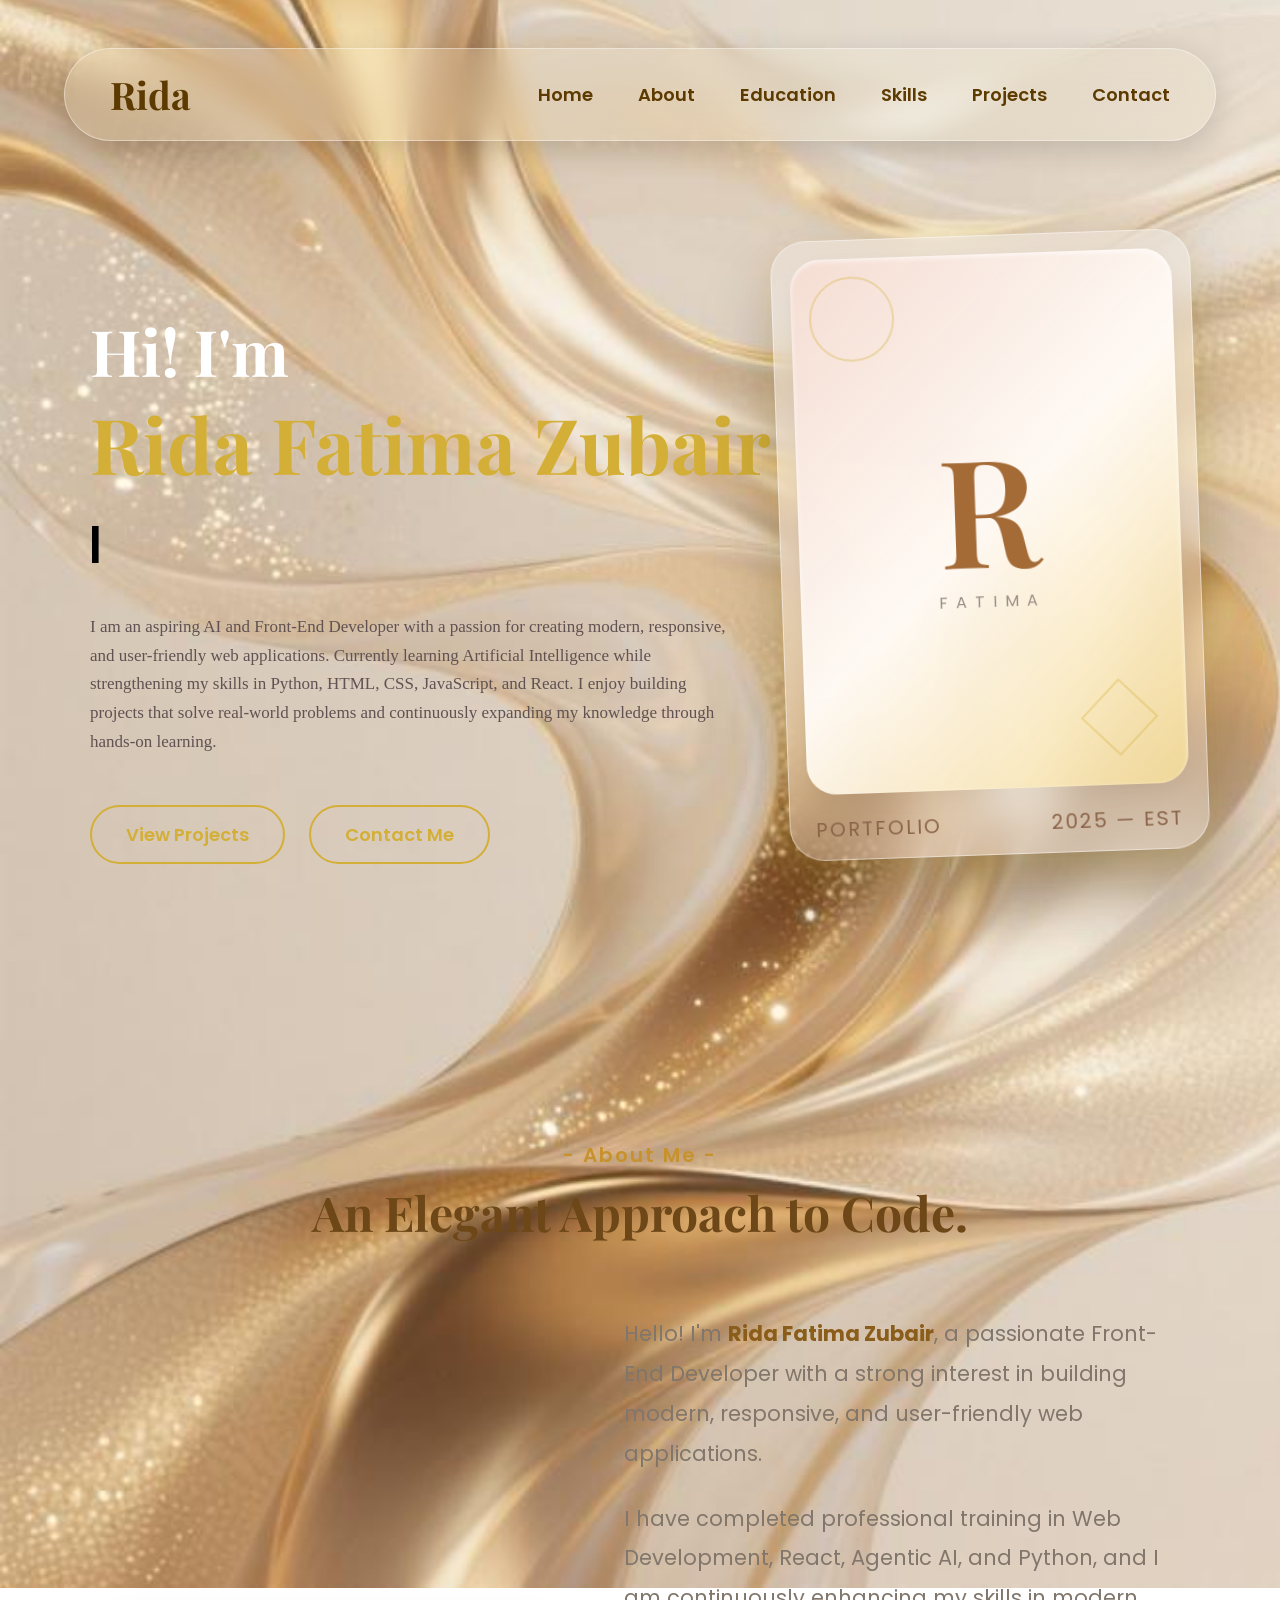
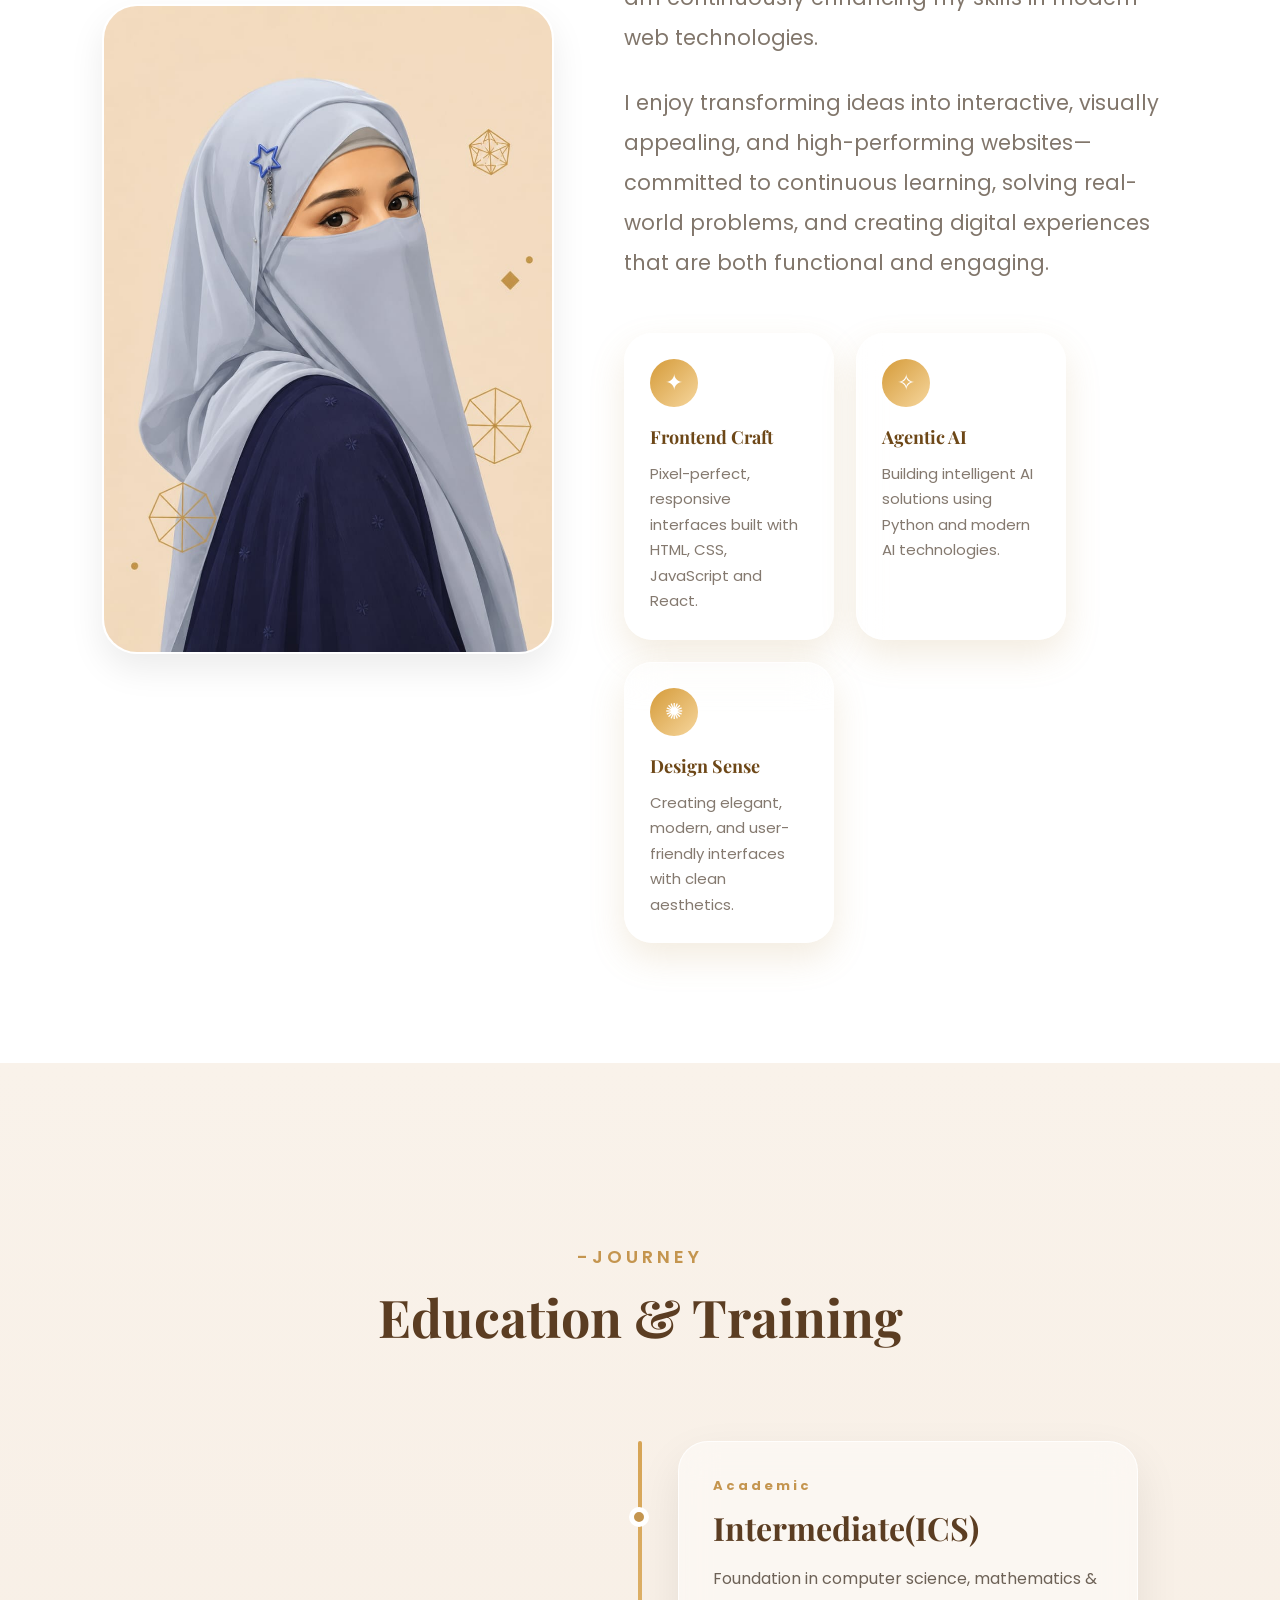
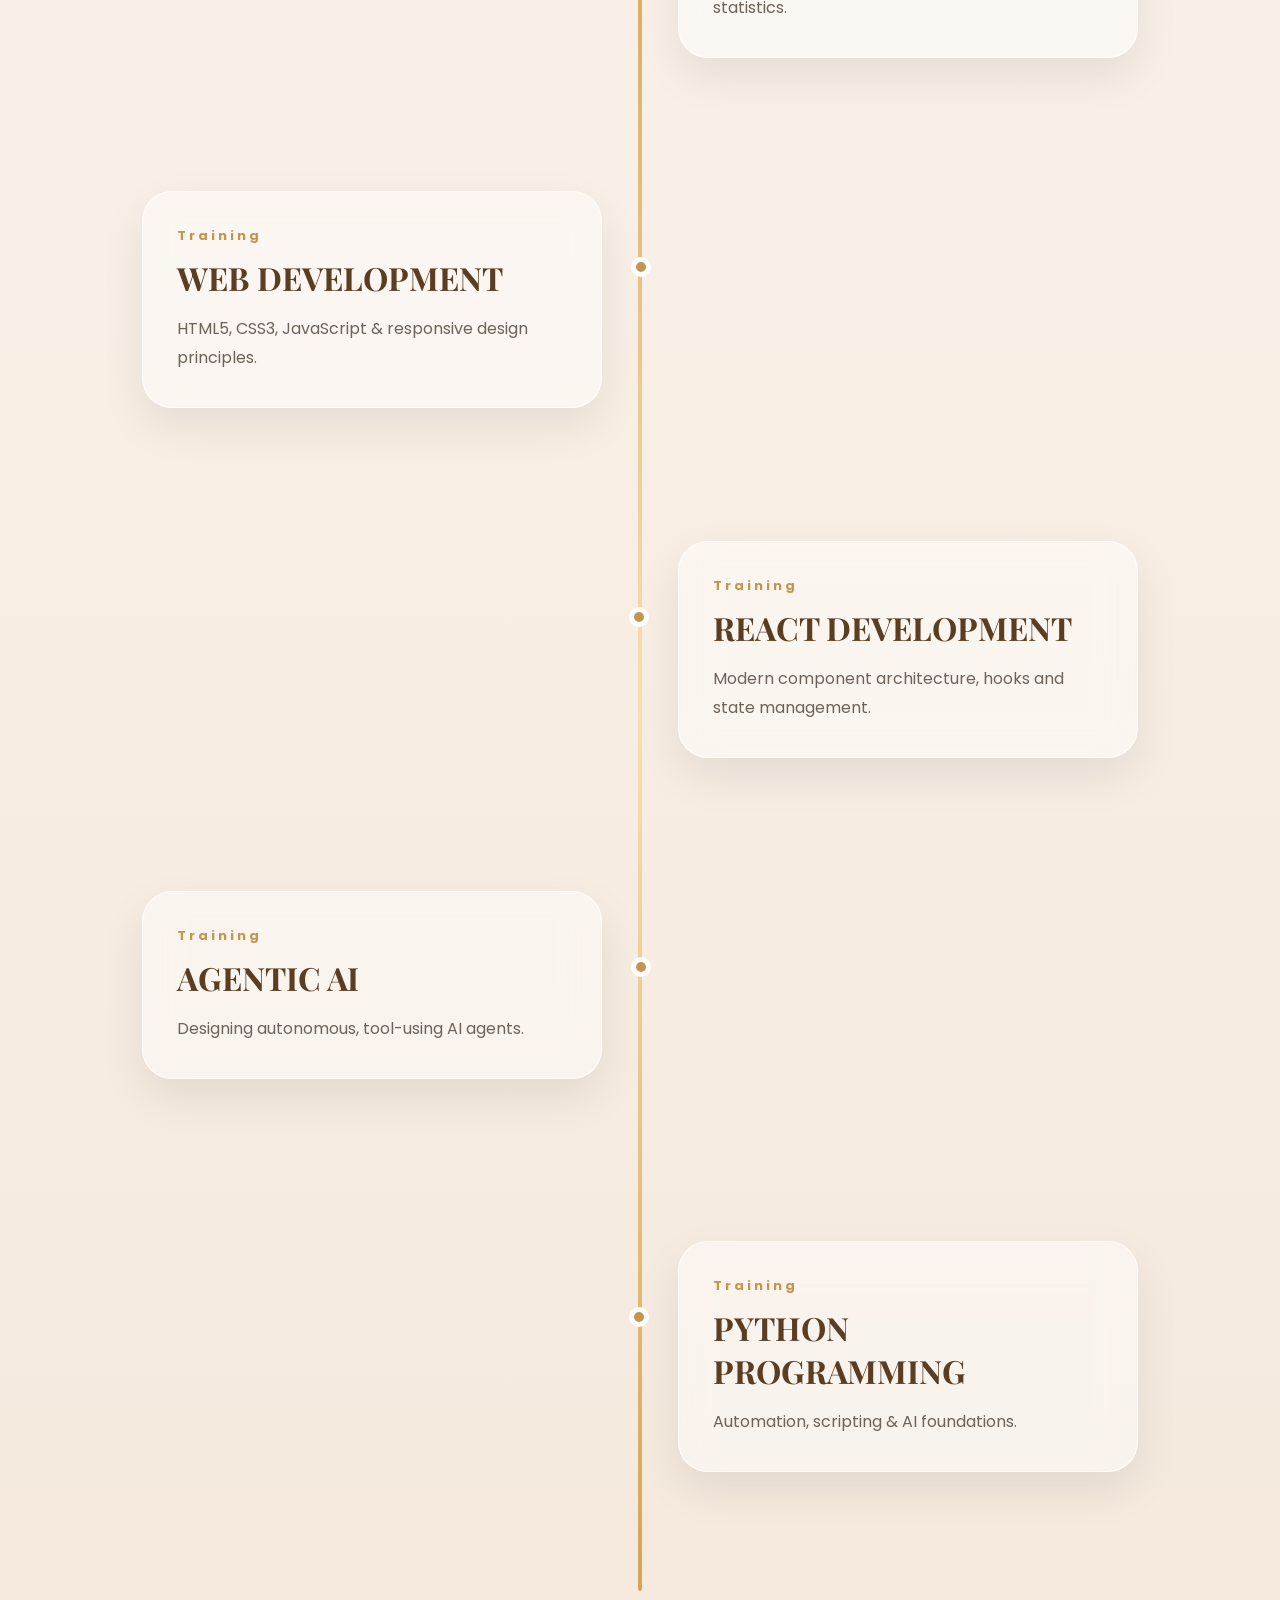
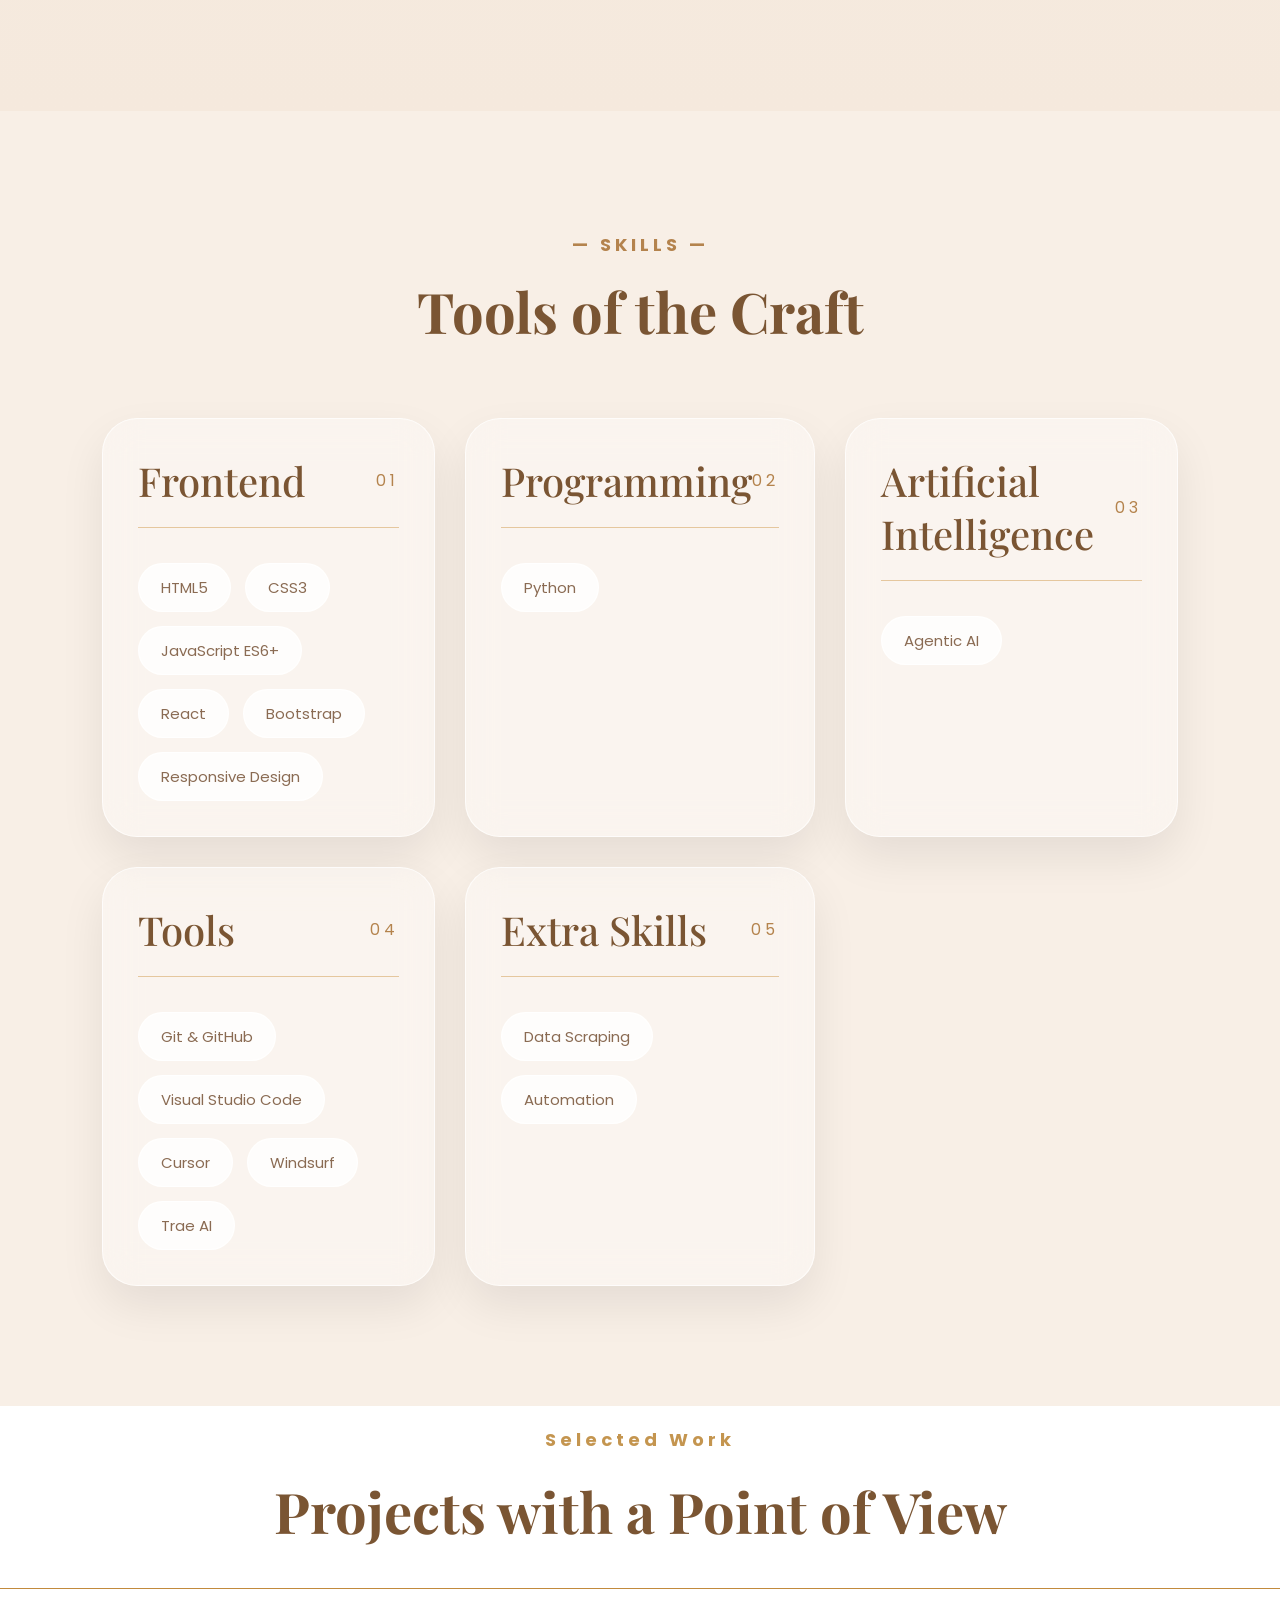
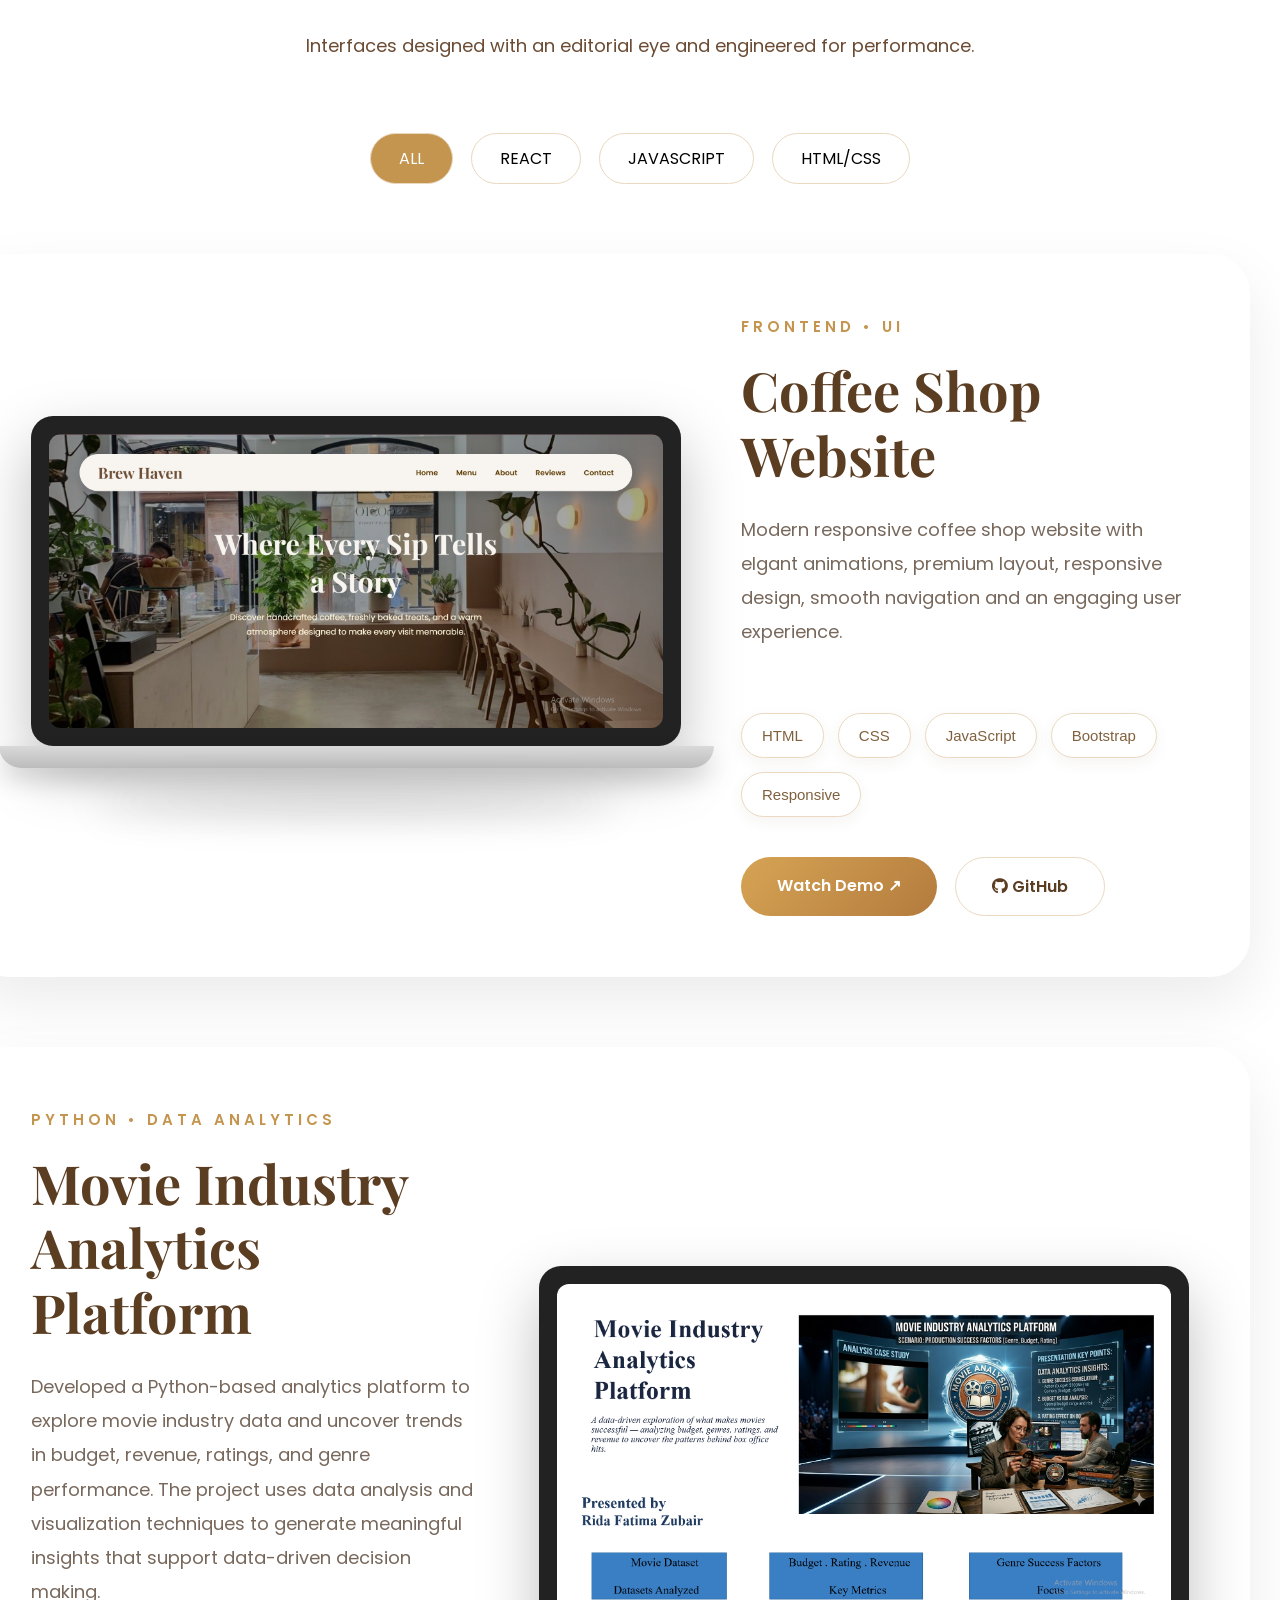
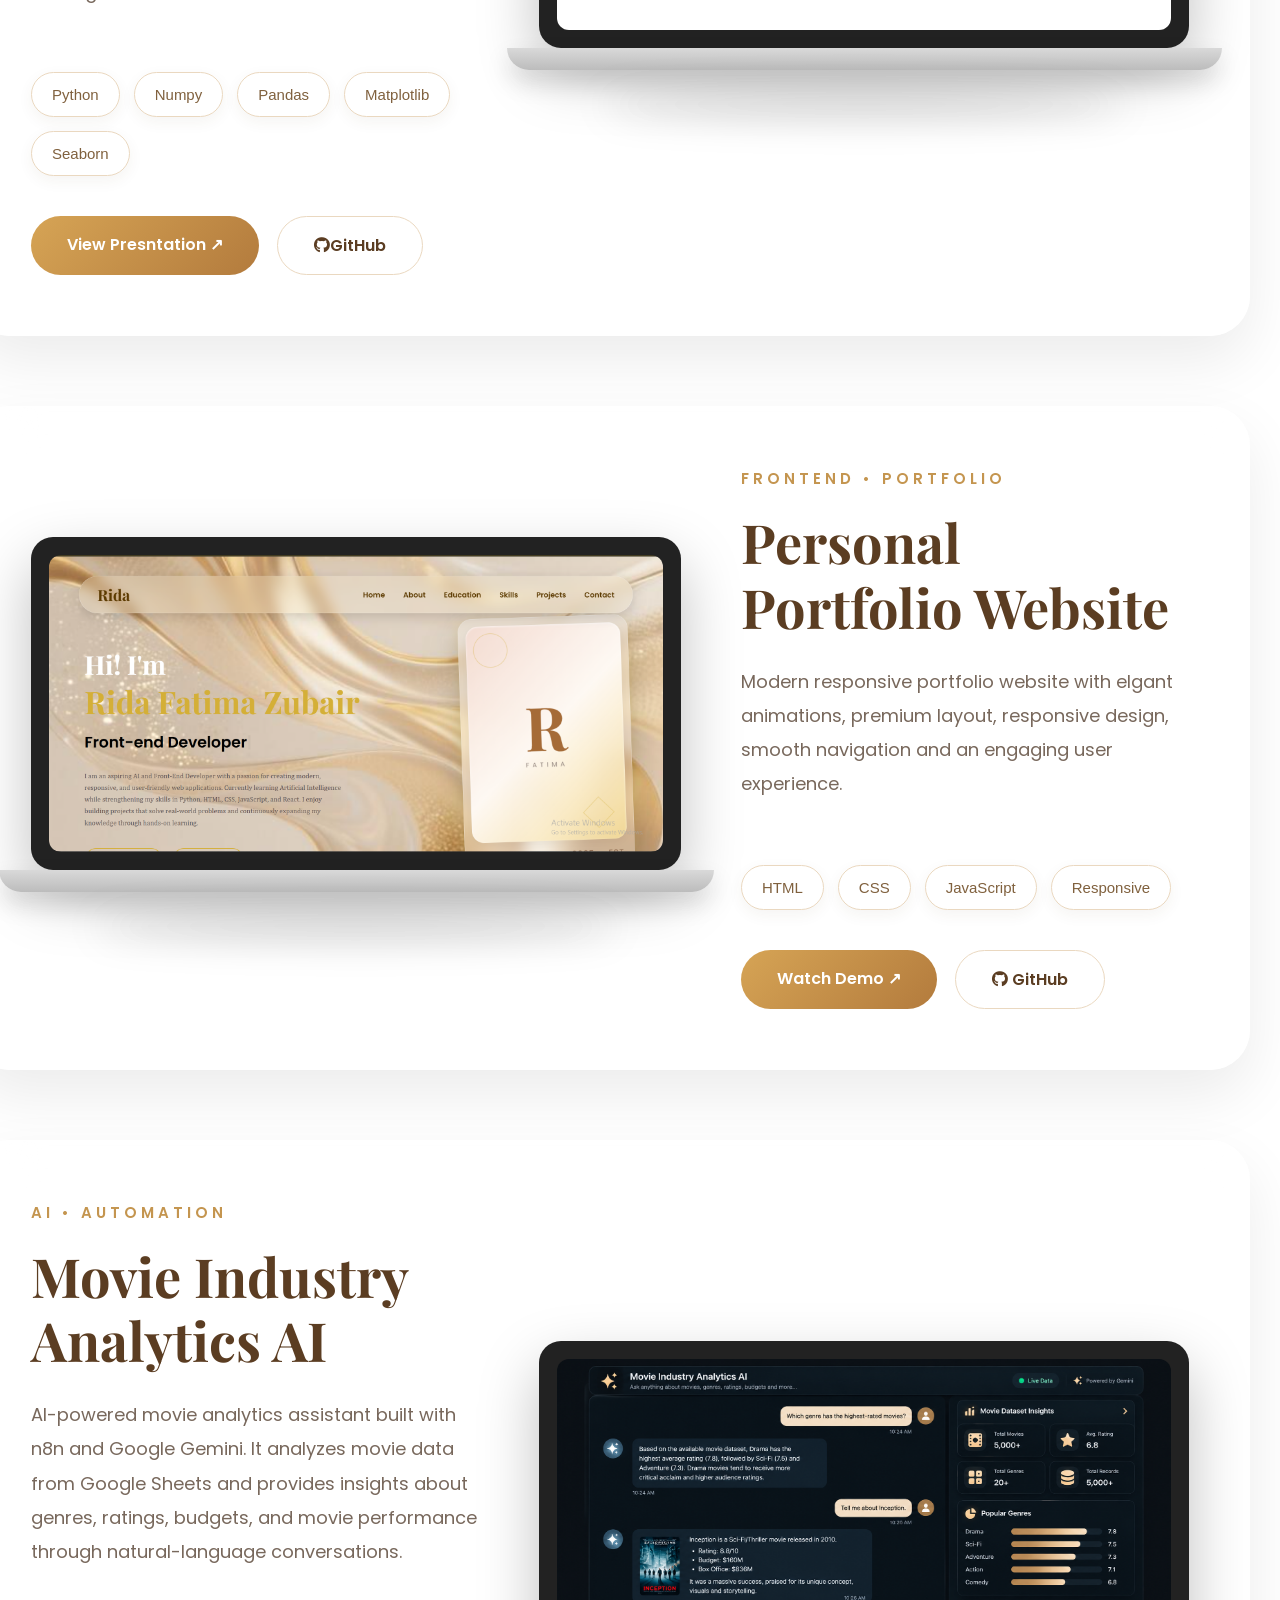
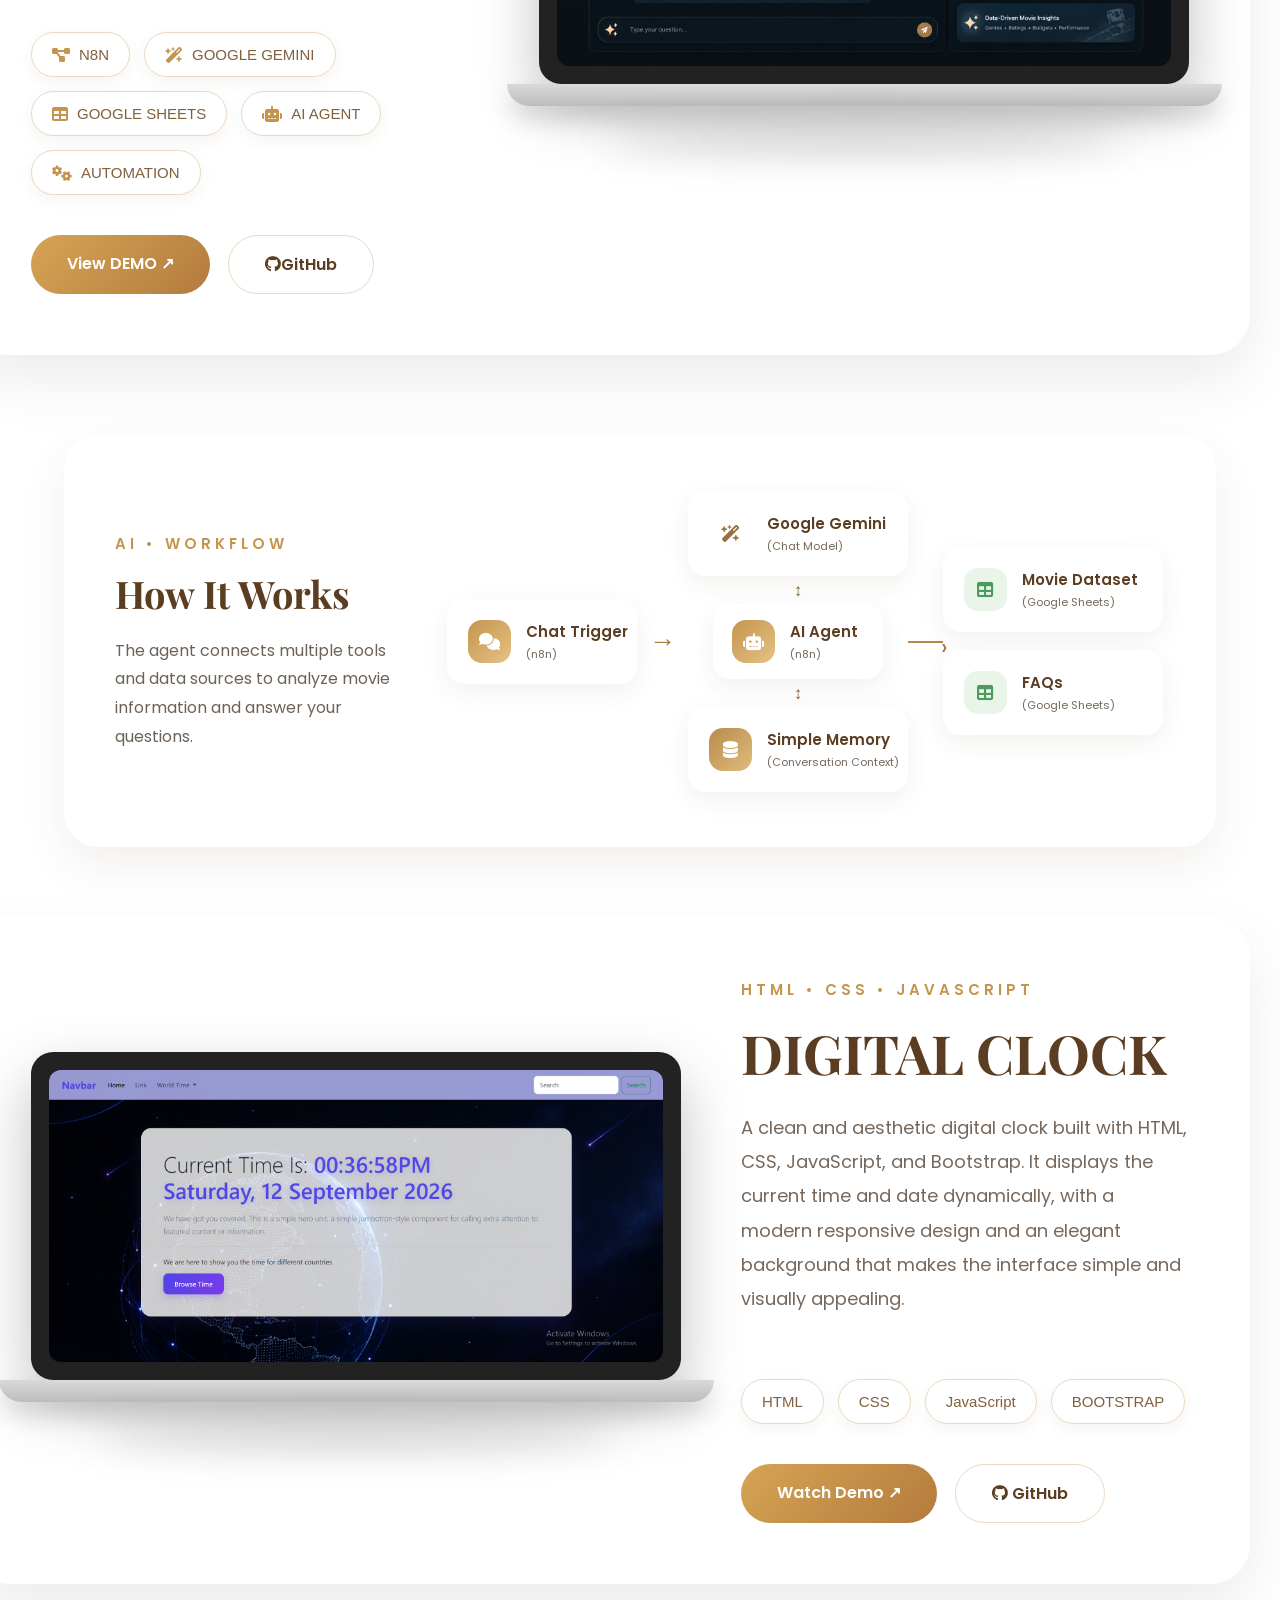
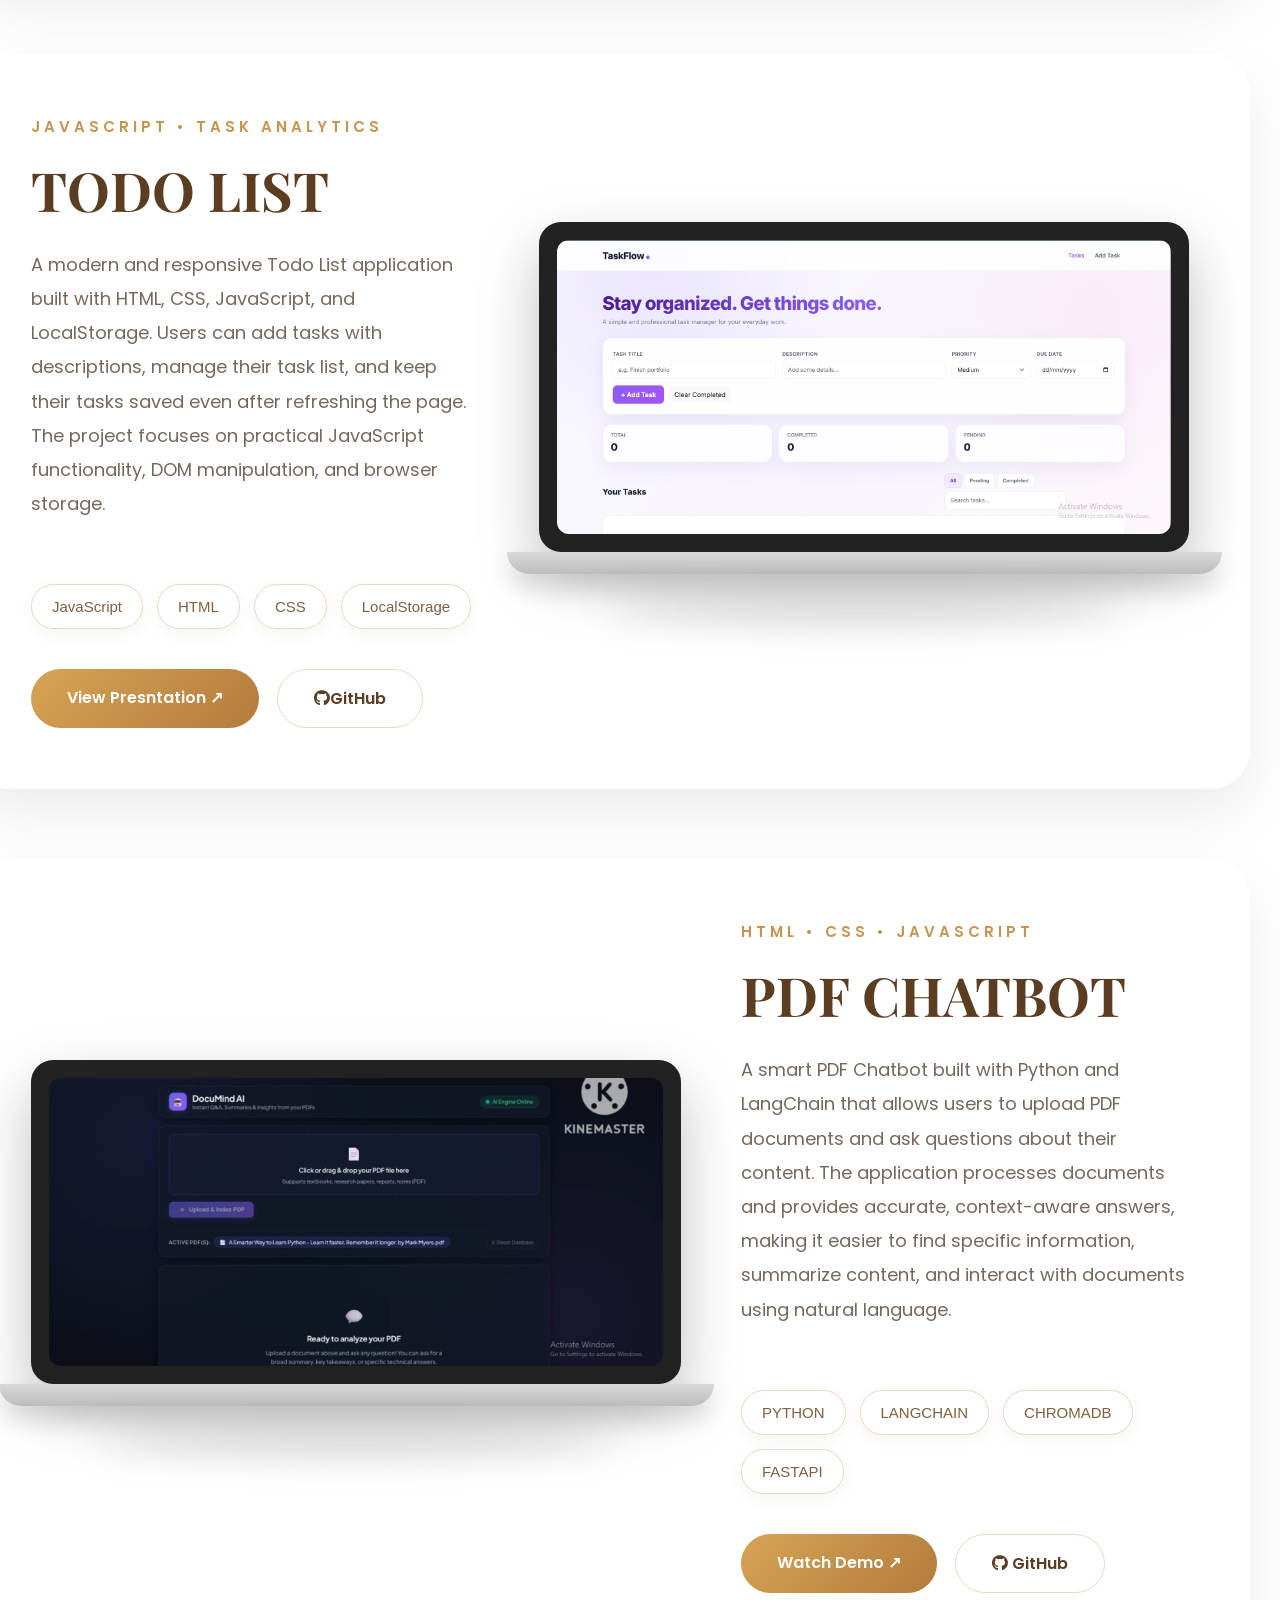
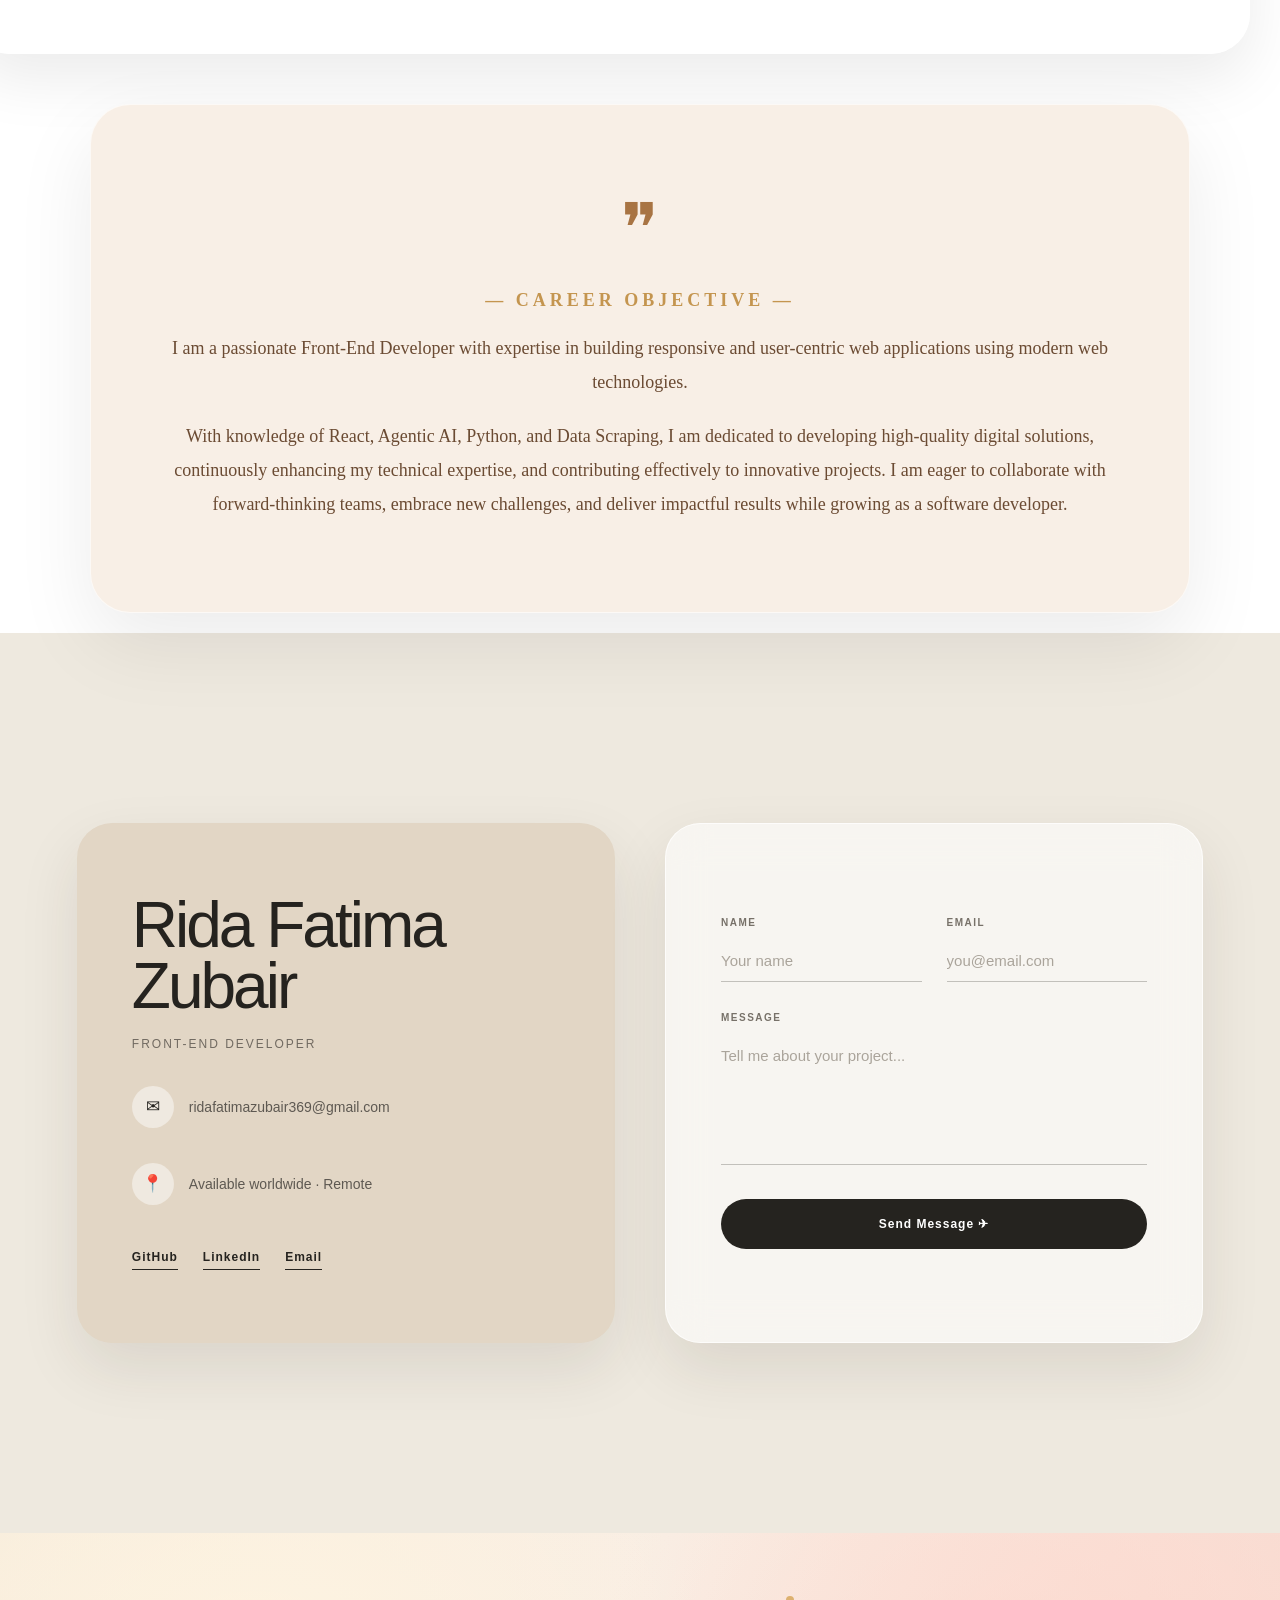
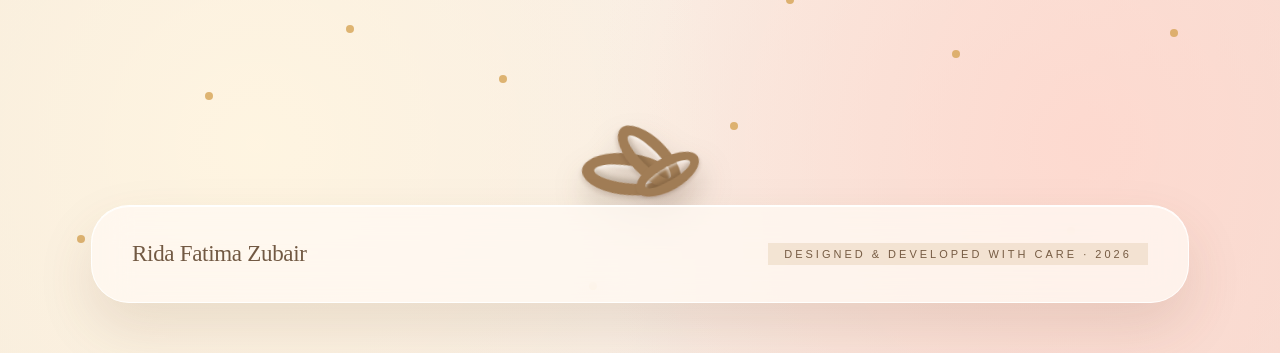
==== commit 27aecb23: "Update index.html" ====
--- a/index.html
+++ b/index.html
@@ -3,6 +3,7 @@
 <head>
     <meta charset="UTF-8">
     <meta name="viewport" content="width=device-width, initial-scale=1.0">
+    <meta name="google-site-verification" content="Z8ZItijhQ2Y3ZfoZj4499xHhaWnVp5szJJ4kVhr0Jac" />
     <title>Rida Portfolio</title>
     <link href="https://fonts.googleapis.com/css2?family=Playfair+Display:wght@700&family=Poppins:wght@400;500;600&display=swap" rel="stylesheet">
     <link rel="stylesheet" href="https://cdnjs.cloudflare.com/ajax/libs/font-awesome/6.7.2/css/all.min.css">
@@ -728,4 +729,4 @@
         typeSkill();
     </script>
 </body>
-</html>+</html>
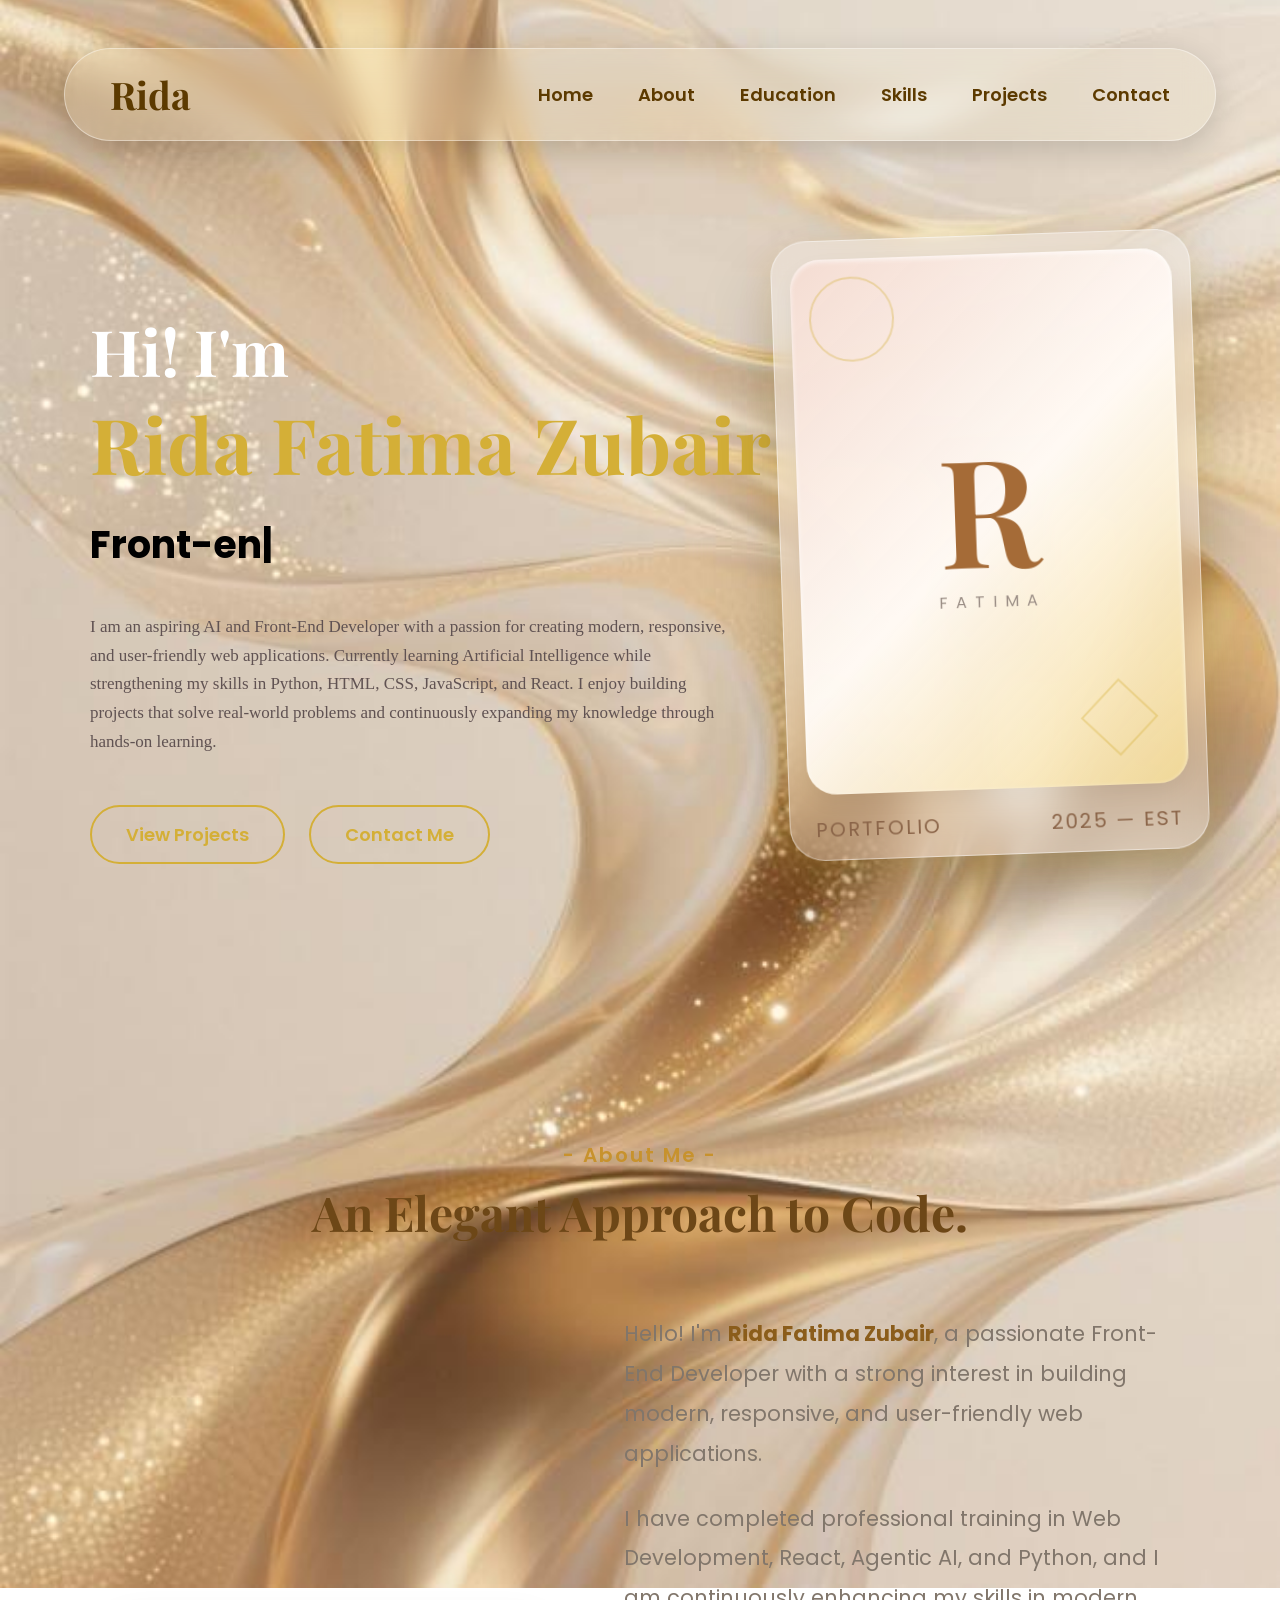
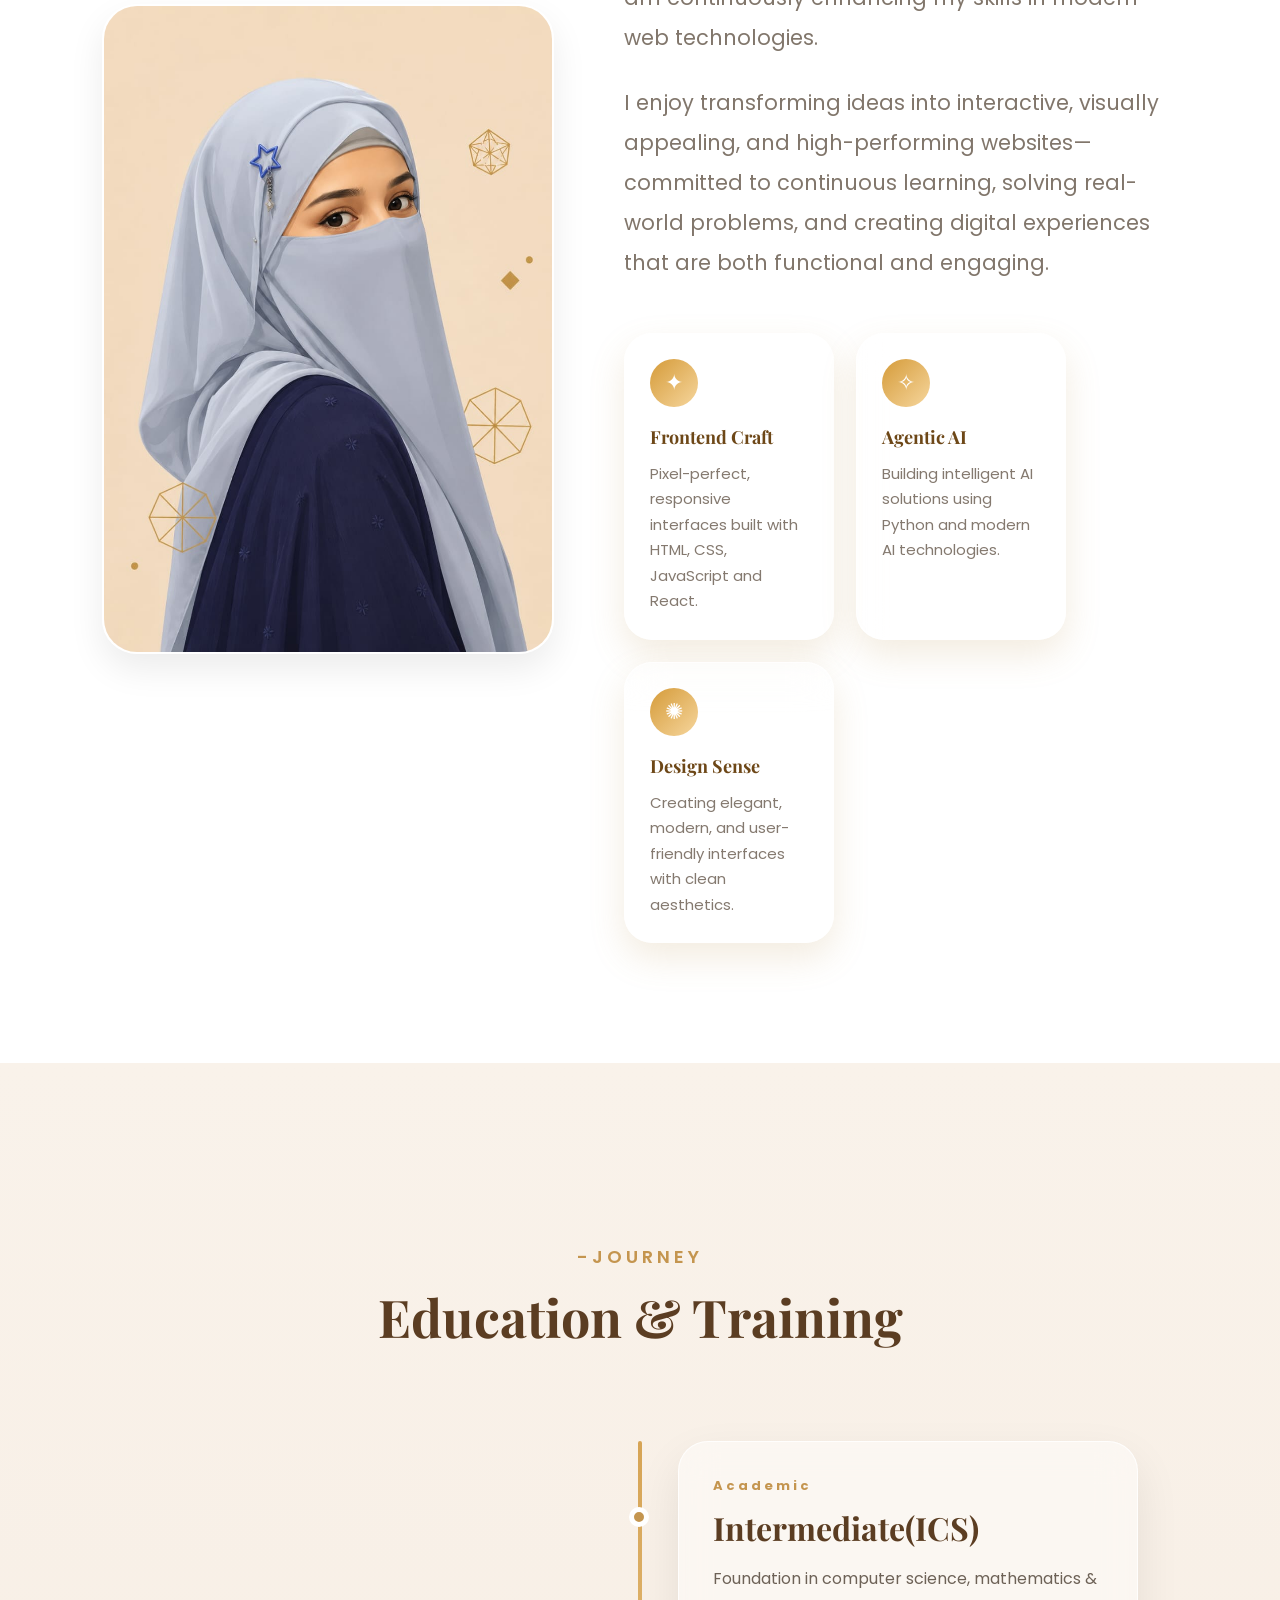
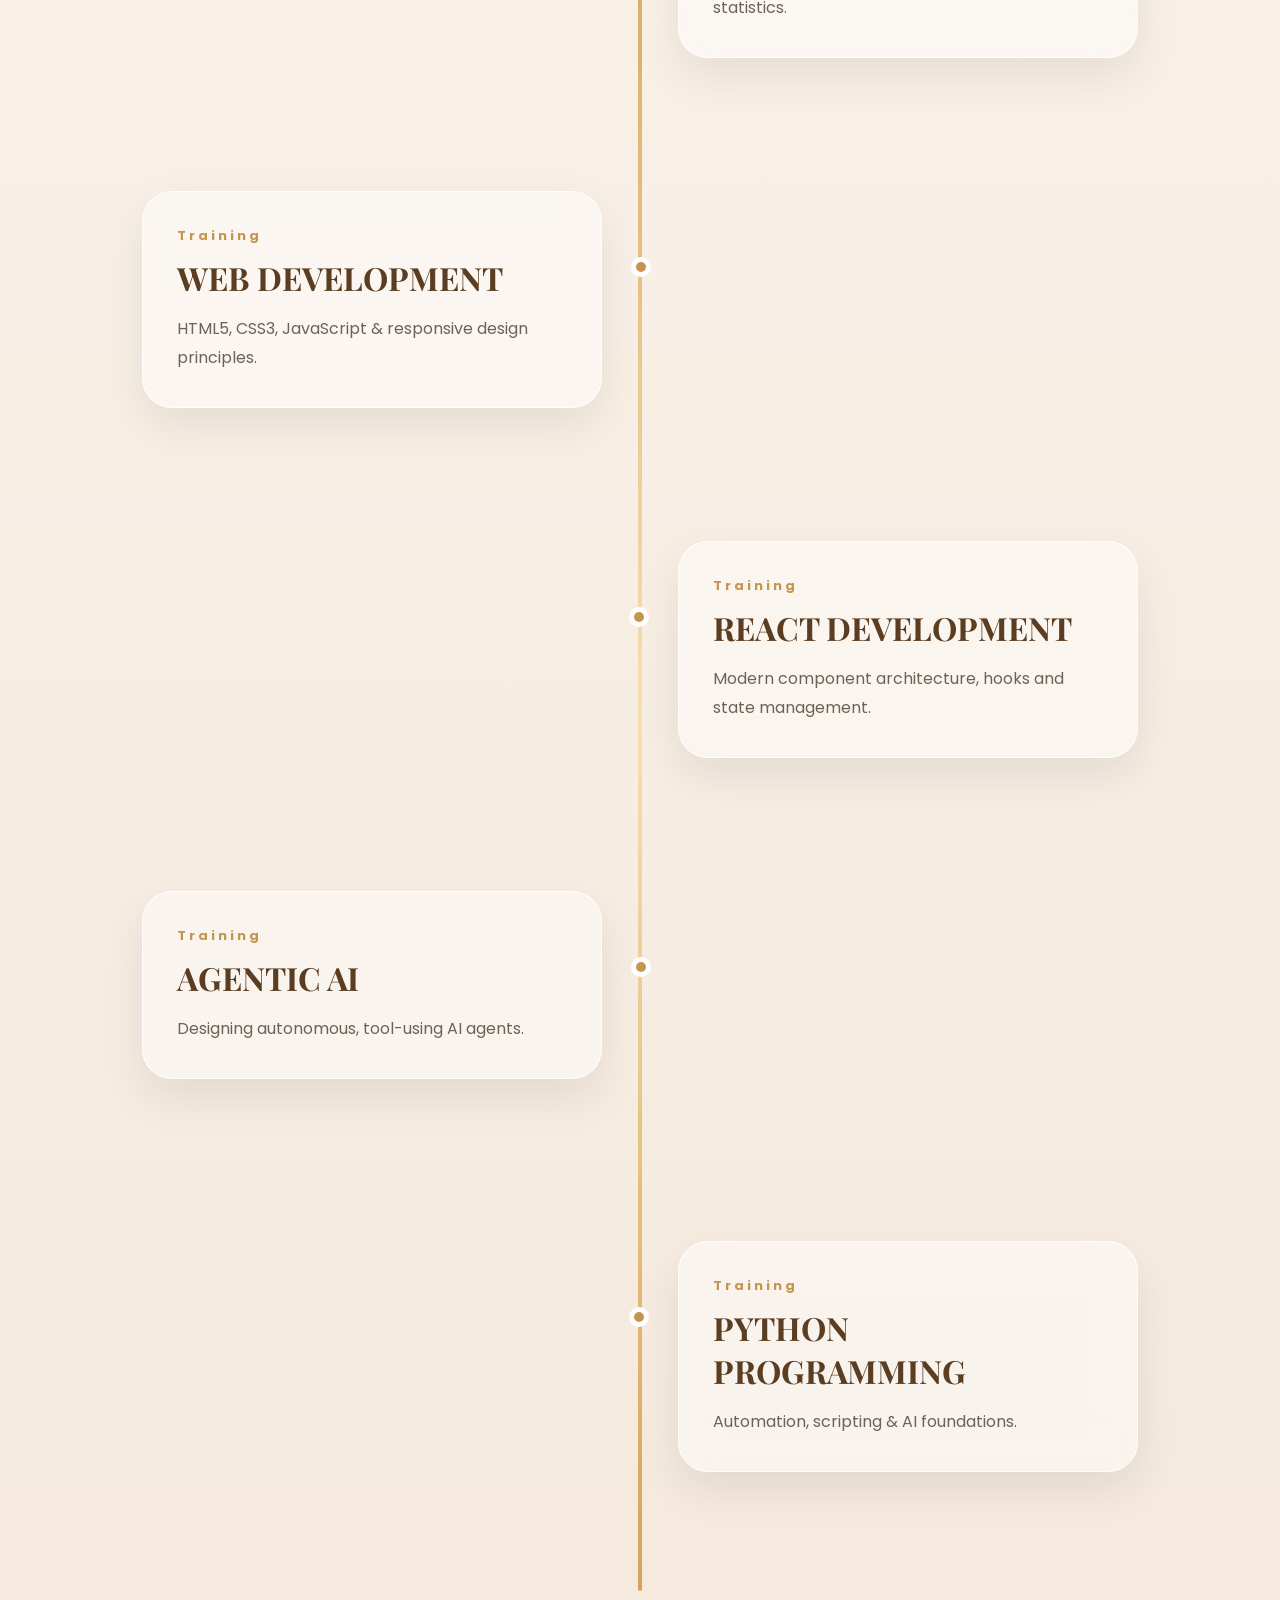
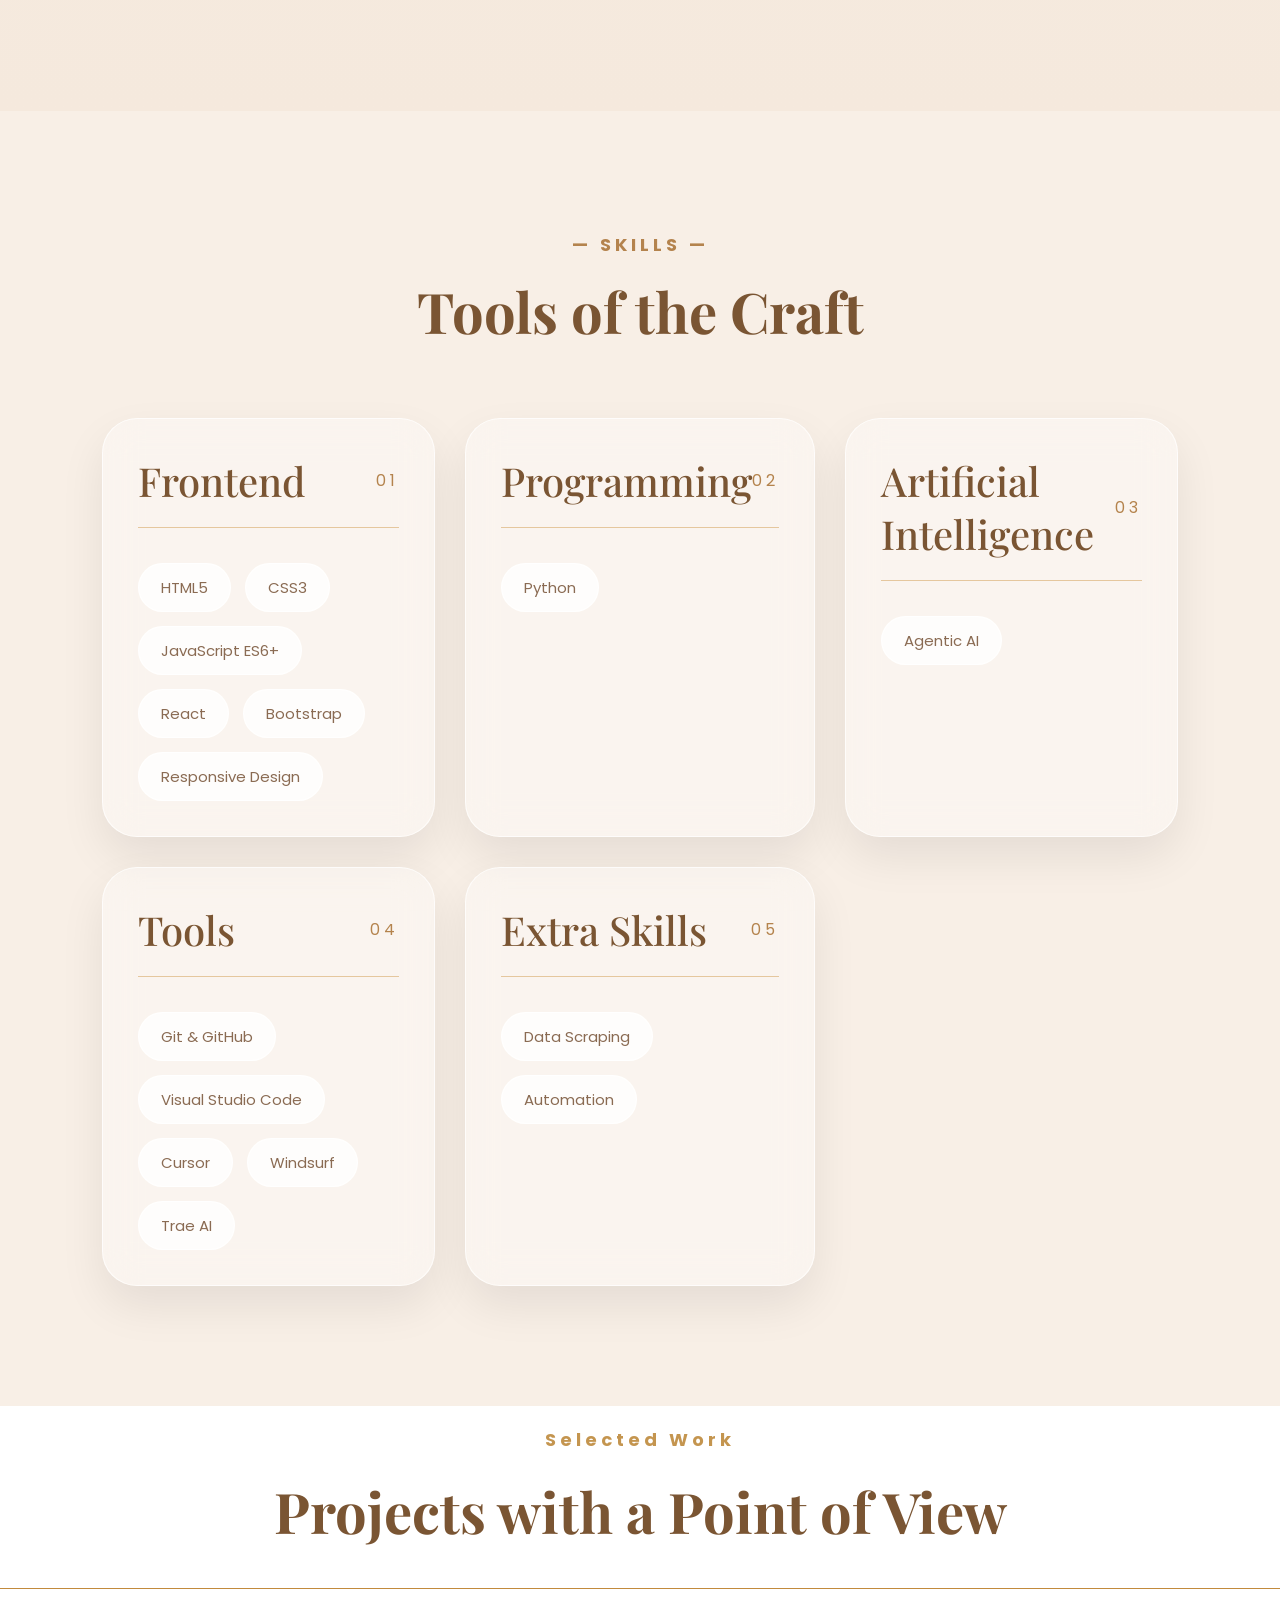
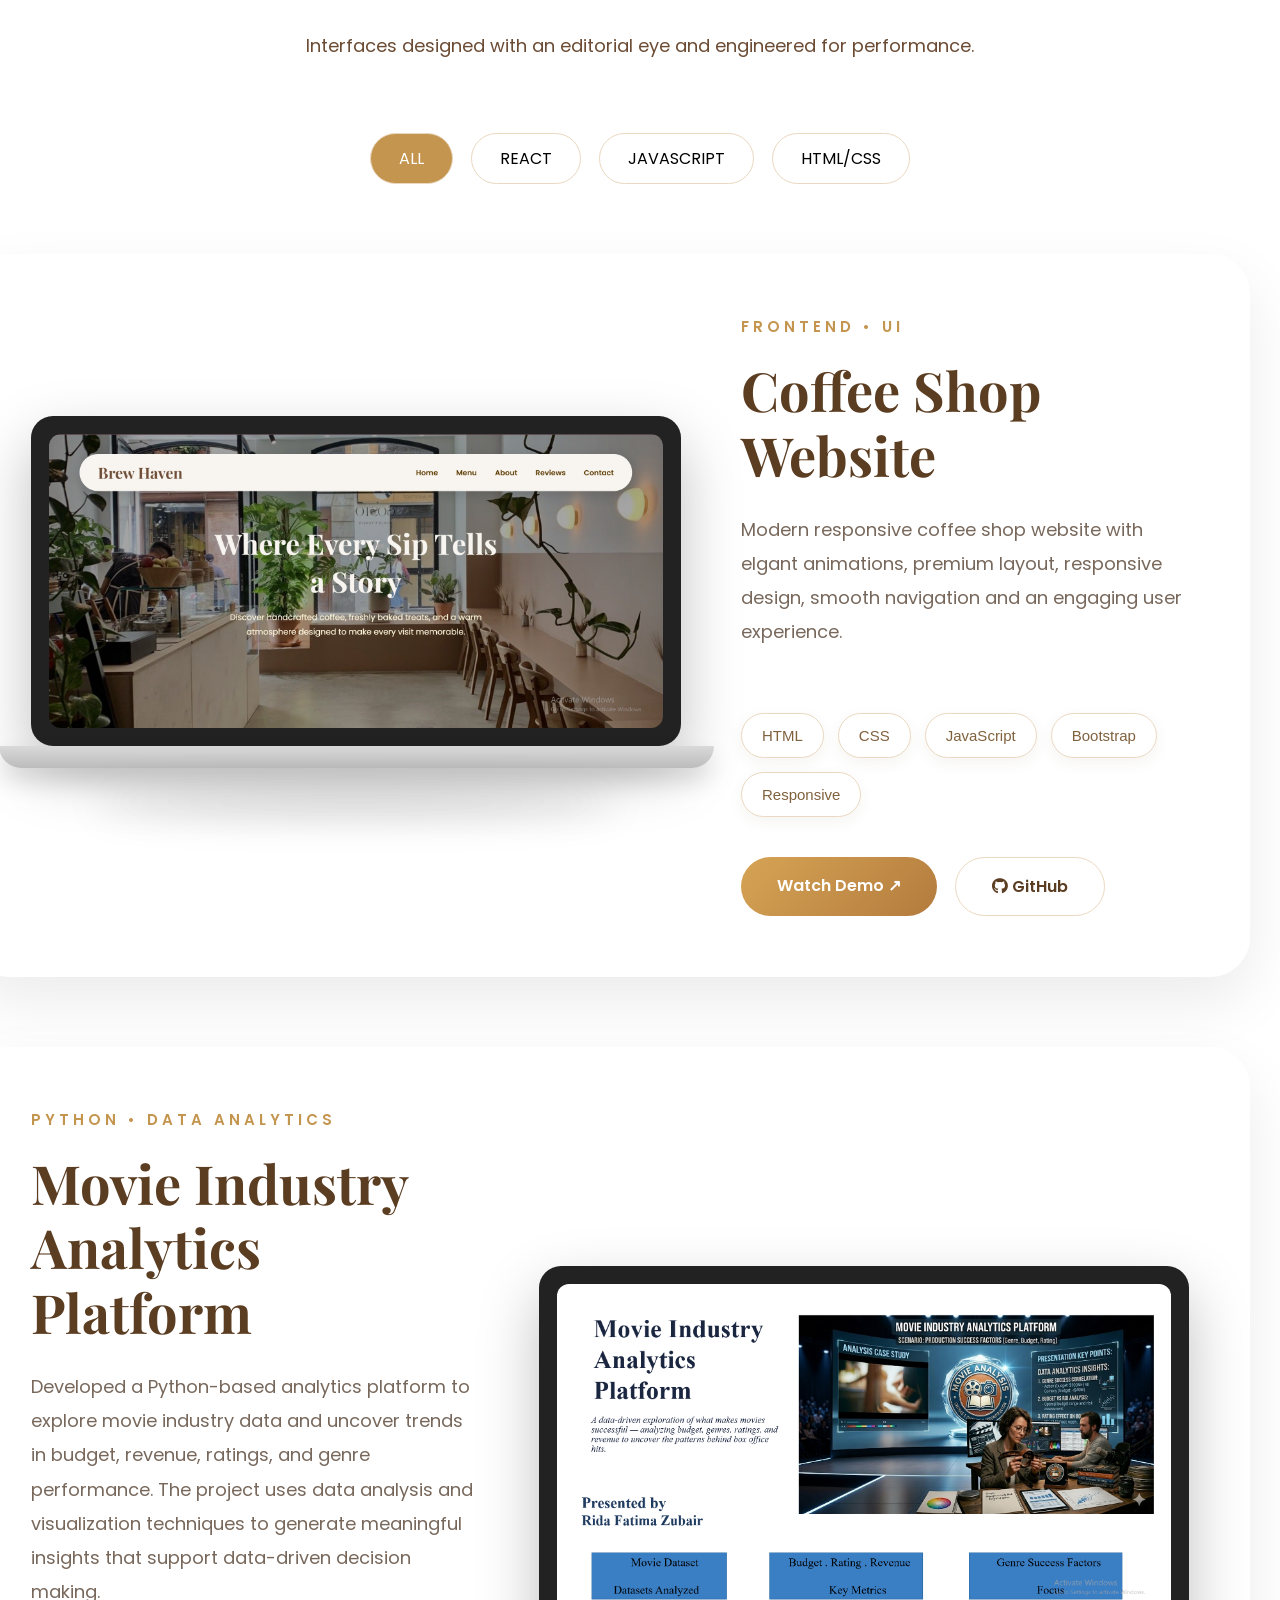
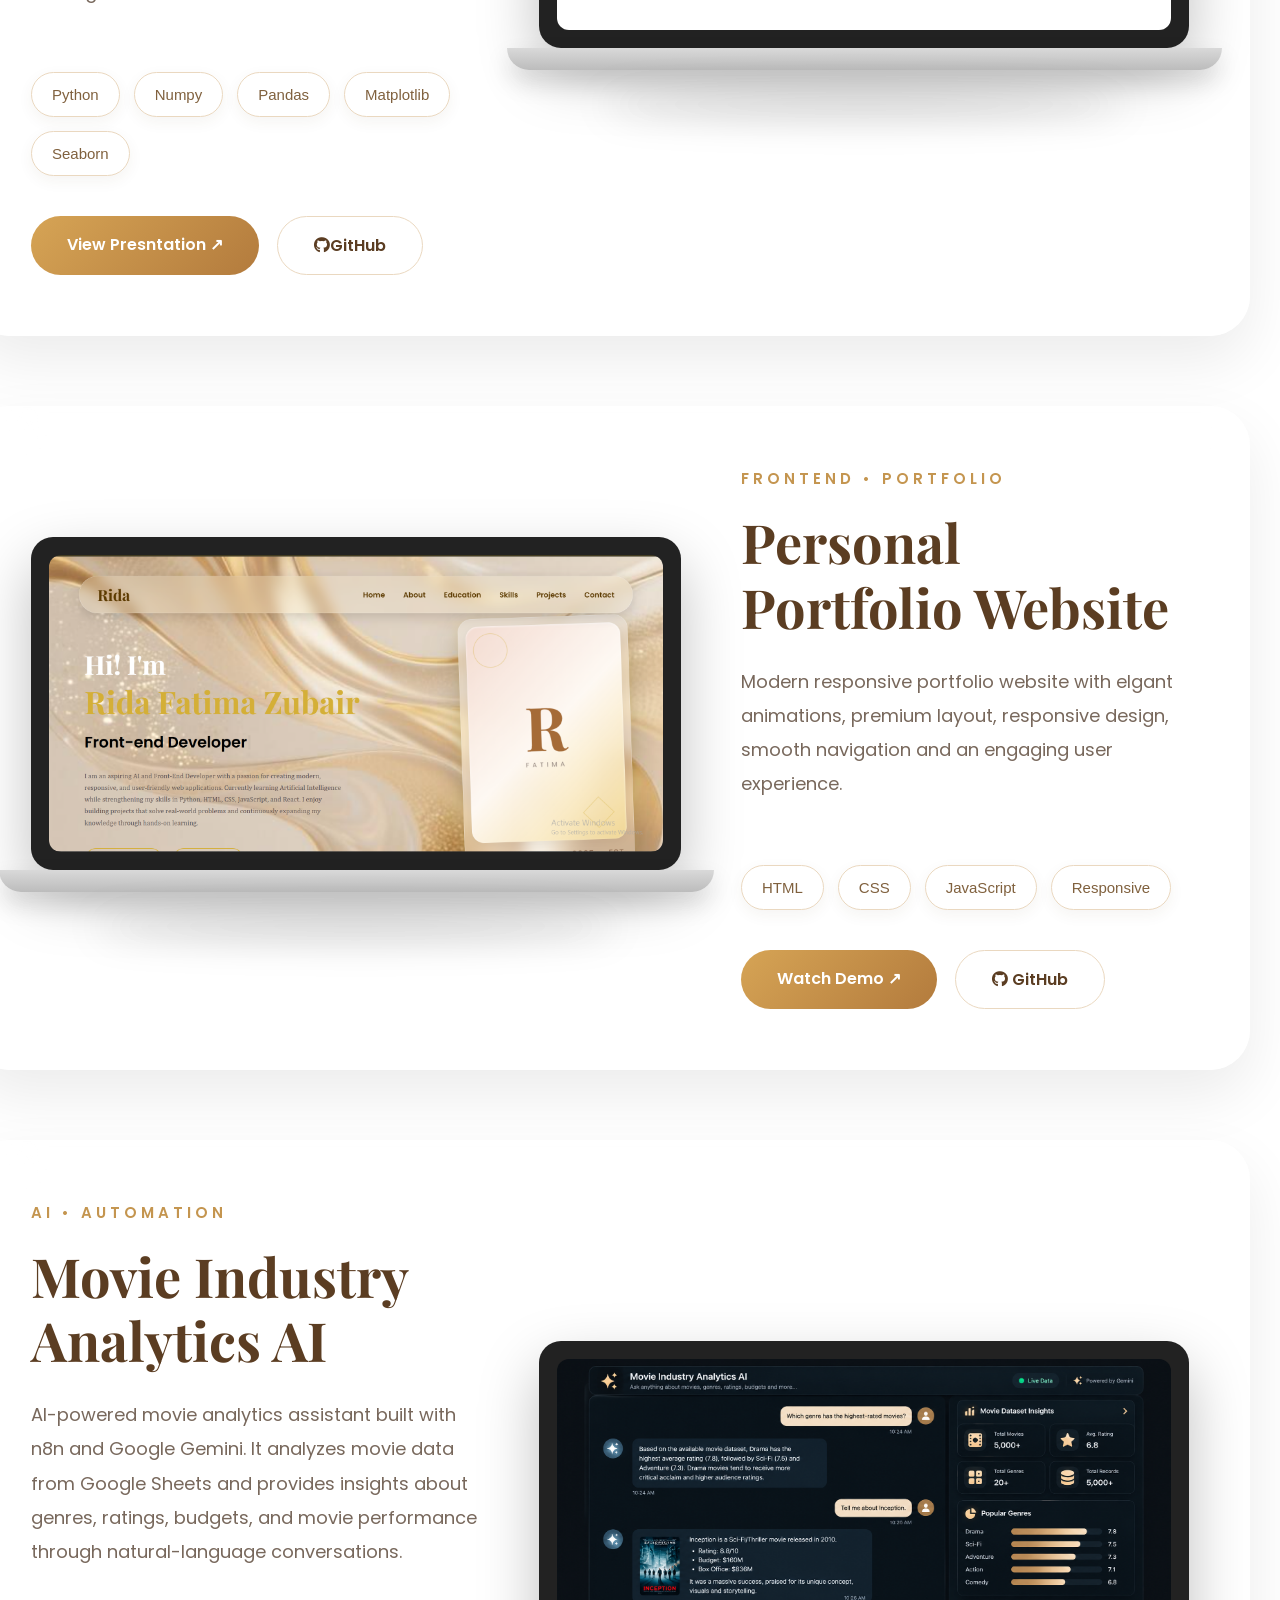
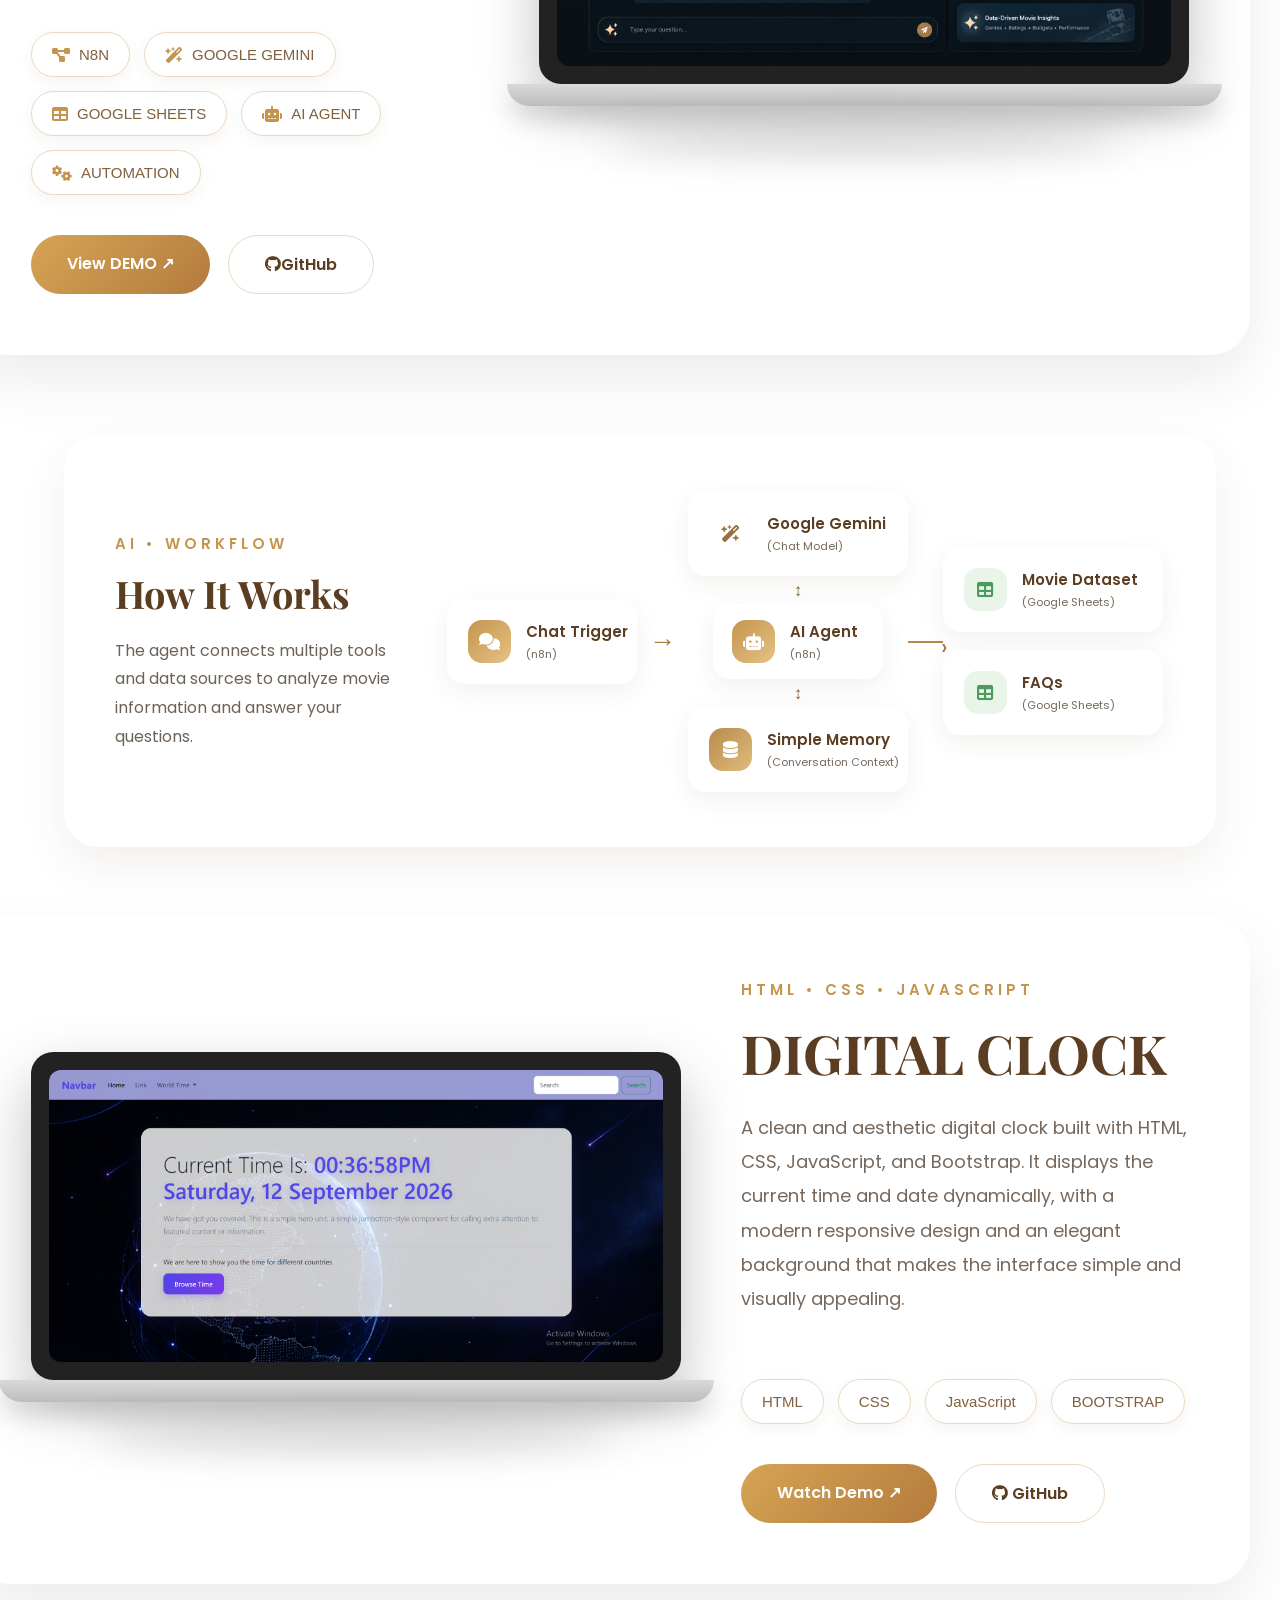
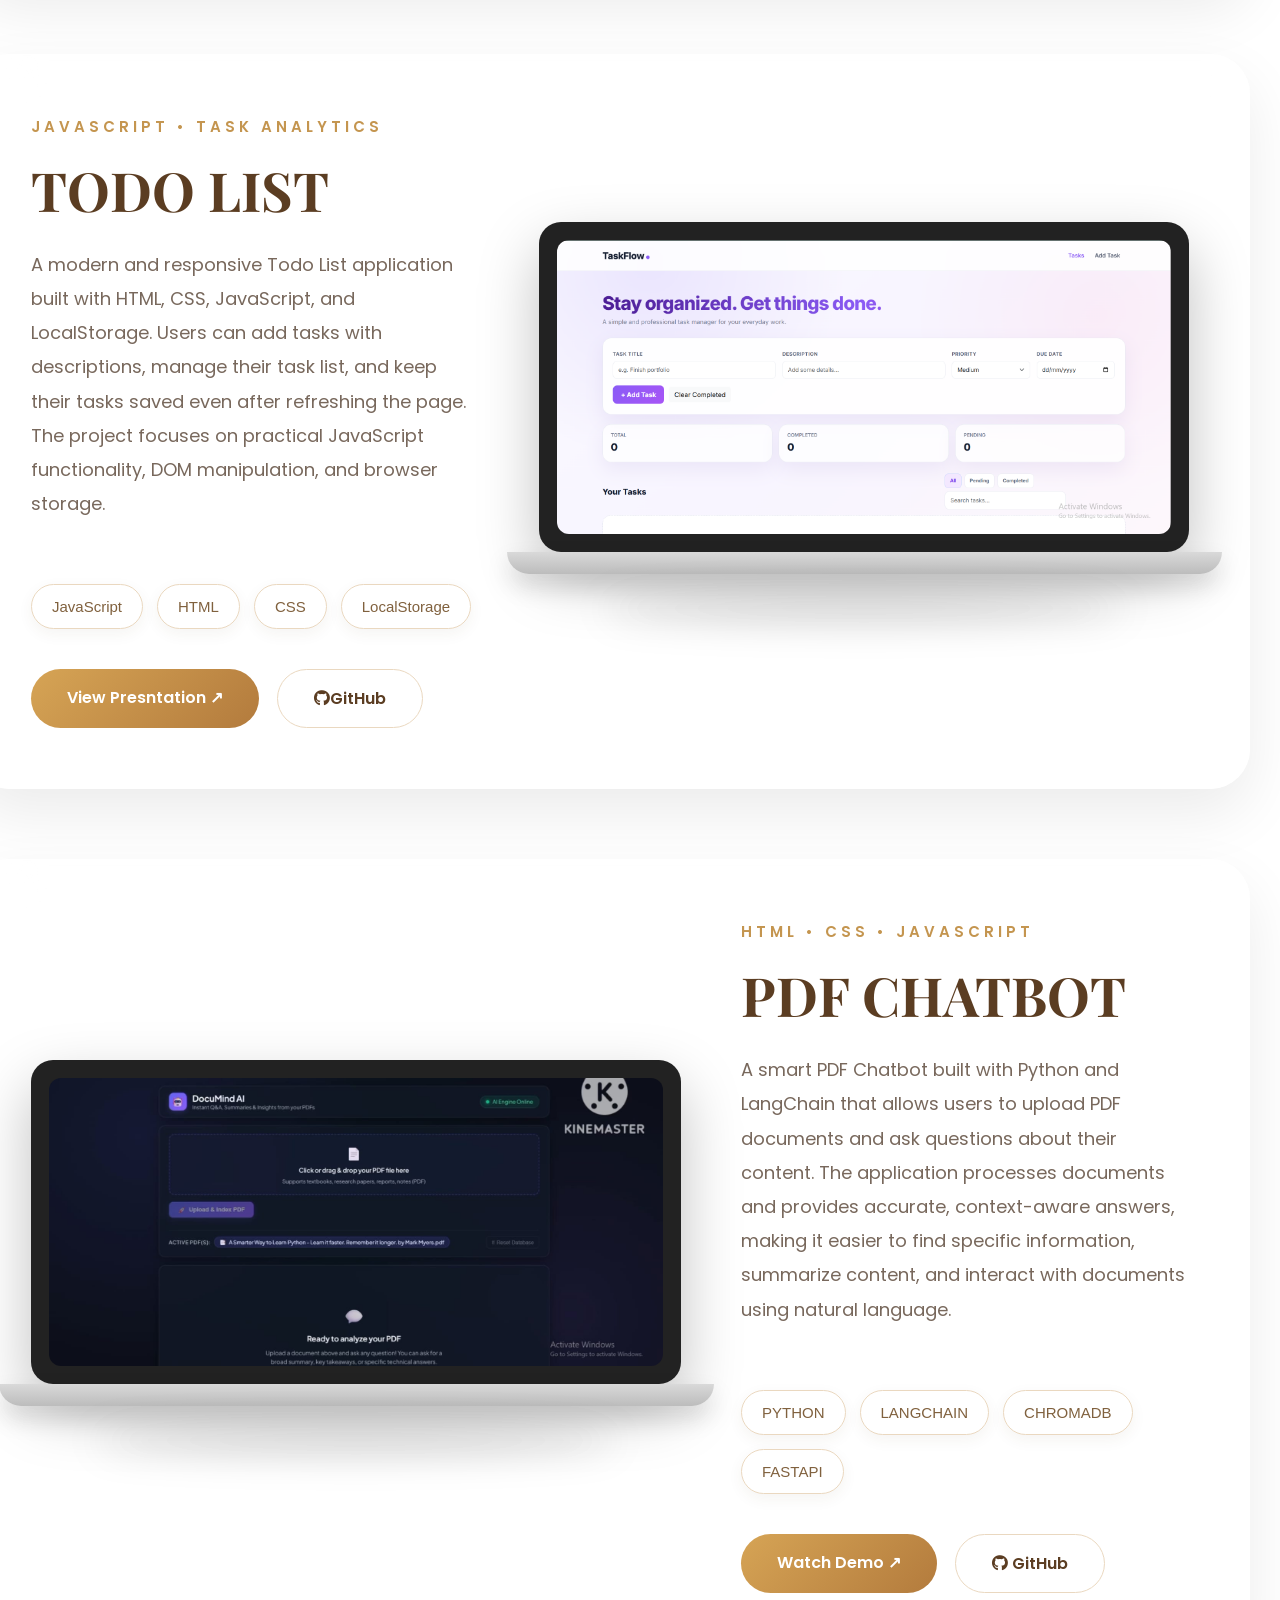
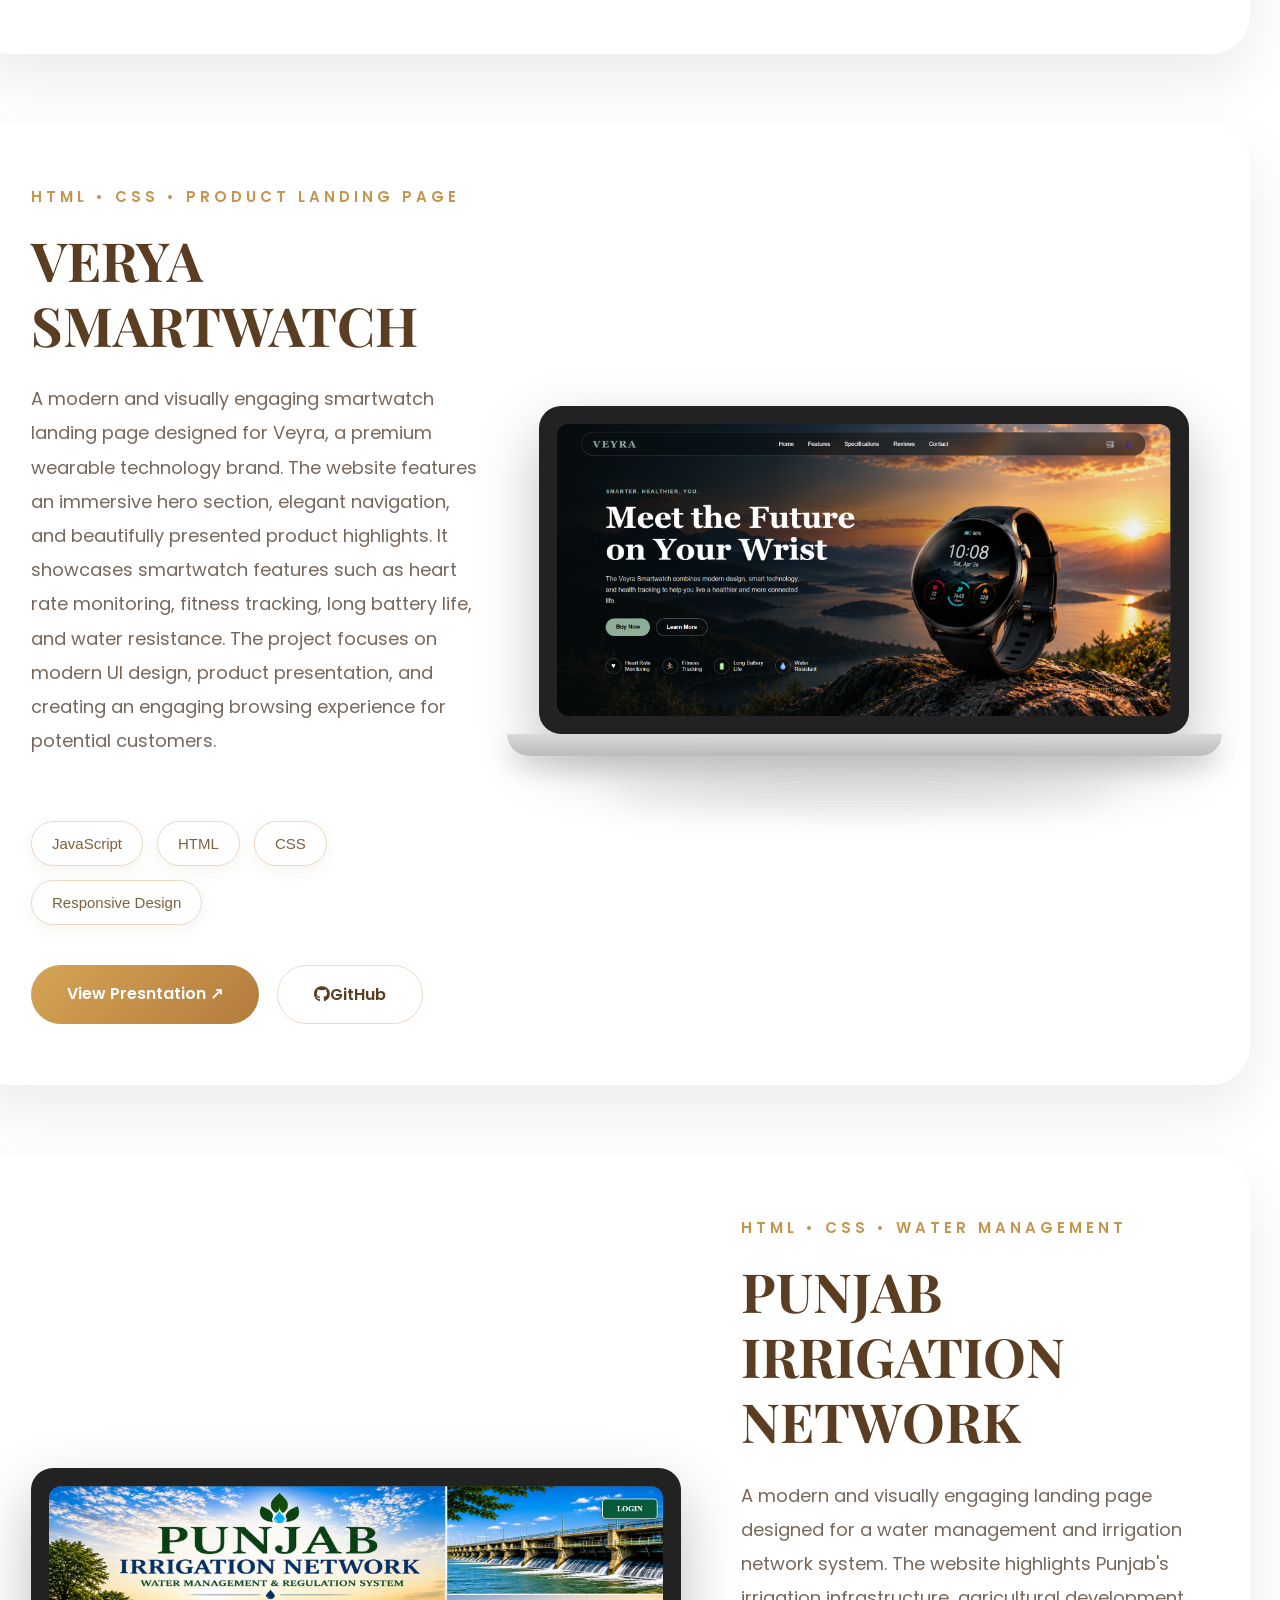
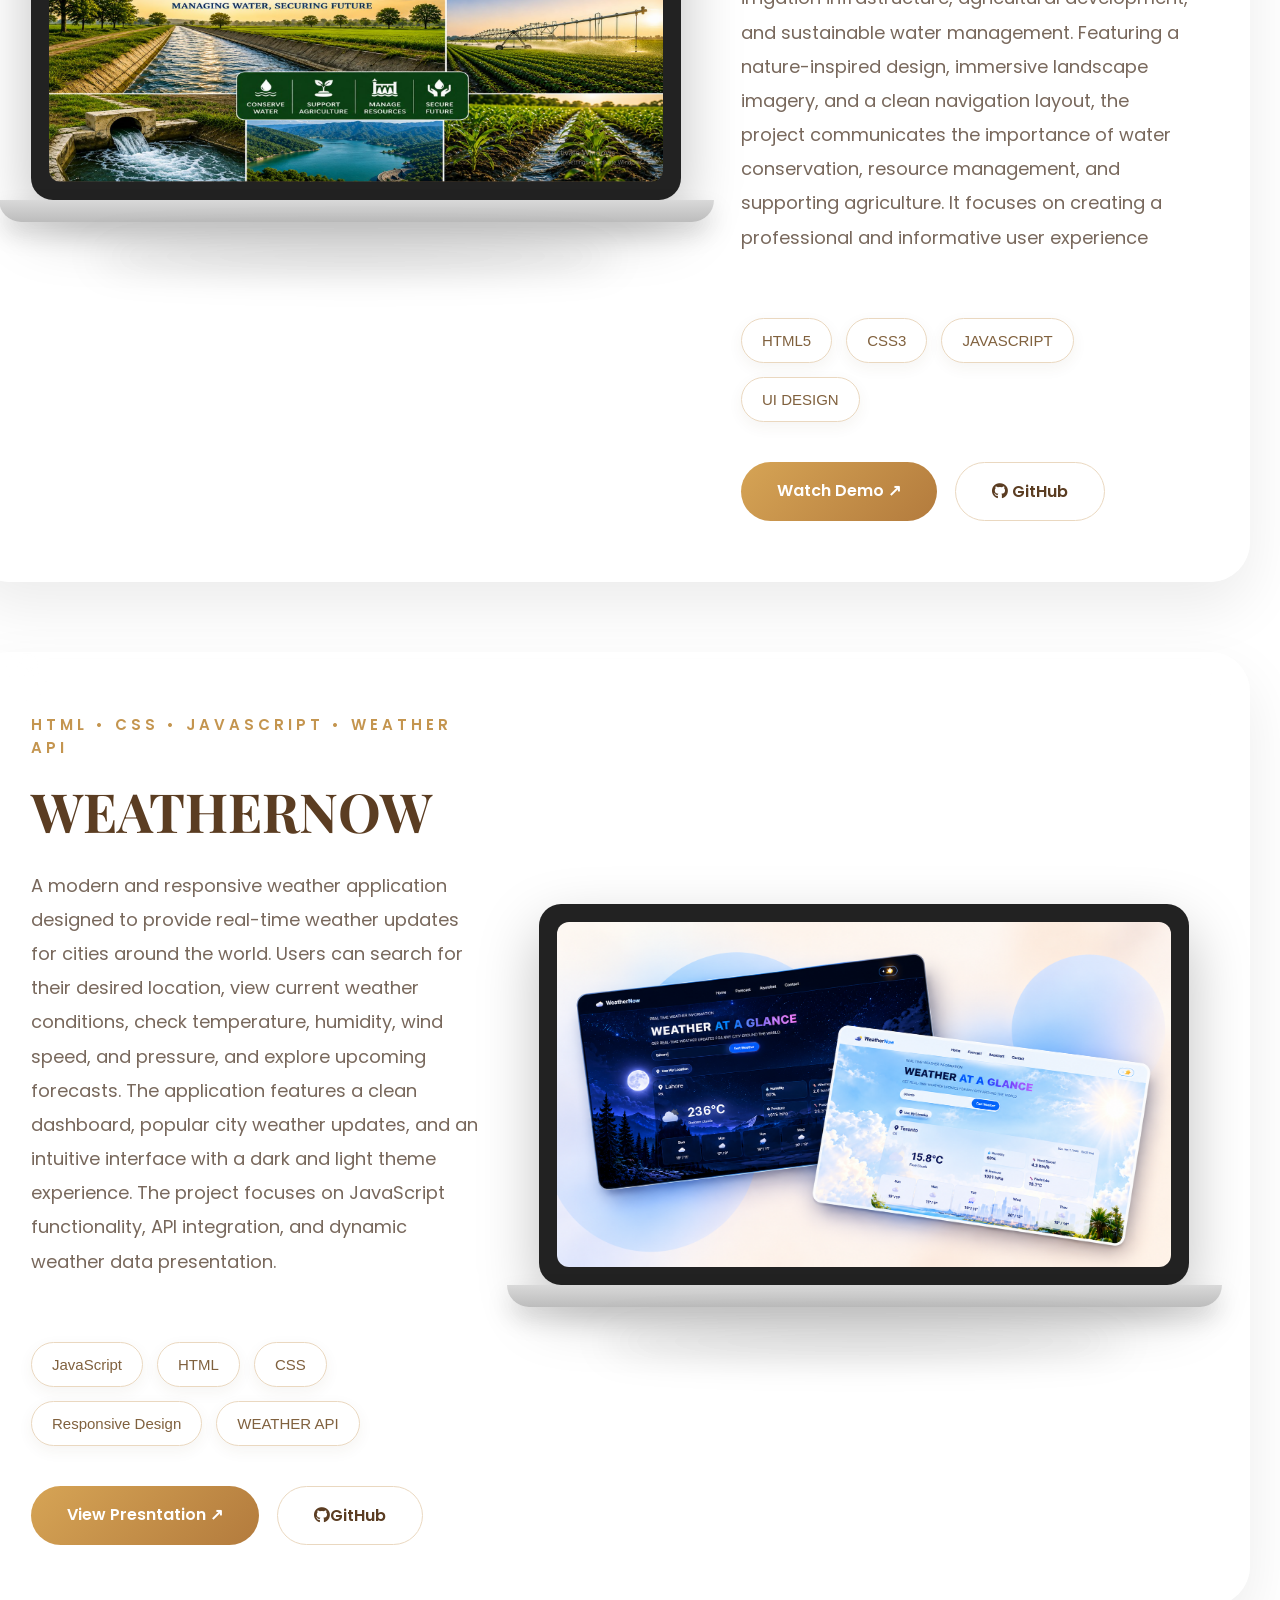
==== commit a64405d3: "Update portfolio website" ====
--- a/index.html
+++ b/index.html
@@ -254,7 +254,7 @@
         <span>JAVASCRIPT</span>
         <span>HTML/CSS</span>
     </div>
-    <!-- ================= PROJECT CARD ================= -->
+    <!-- ================= PROJECT CARD 1 ================= -->
     <div class="project-card">
         <!-- LEFT SIDE -->
         <div class="project-image">
@@ -597,6 +597,114 @@
                 <a href="https://github.com/Girllikeridu/PDF_CHATBOT.git" class="github-btn" target="_blank"><i class="fa-brands fa-github"></i>
                     GitHub
                 </a>
+            </div>
+        </div>
+    </div>
+    <!-- !-- ================= PROJECT CARD 8 ================= -->
+        <div class="project-card">
+           <div class="project-content">
+           <span class="project-category">
+            HTML • CSS • PRODUCT LANDING PAGE
+            </span>
+            <h2>
+            VERYA SMARTWATCH
+            </h2>
+            <p>
+            A modern and visually engaging smartwatch landing page designed for Veyra, a premium wearable technology brand. The website features an immersive hero section, elegant navigation, and beautifully presented product highlights. It showcases smartwatch features such as heart rate monitoring, fitness tracking, long battery life, and water resistance. The project focuses on modern UI design, product presentation, and creating an engaging browsing experience for potential customers.
+            </p>
+           <div class="tech-stack">
+            <span>JavaScript</span>
+            <span>HTML</span>
+            <span>CSS</span>
+            <span>Responsive Design</span>
+           </div>
+           <div class="project-buttons">
+            <a href="https://lnkd.in/p/dg_inkC4" class="live-btn">View Presntation ↗</a>
+            <a href="https://github.com/Girllikeridu/VEYRA-Smartwatch-Landing-Page" class="github-btn"><i class="fa-brands fa-github"></i>GitHub</a>
+           </div>
+        </div>
+        <div class="project-image">
+            <div class="laptop">
+                <div class="screen">
+                   <img src="images/project8.png" alt="E-Commerce Website">
+                </div>
+
+                <div class="keyboard"></div>
+                <div class="shadow"></div>
+            </div>
+        </div>
+    </div>
+    <!-- !-- ================= PROJECT CARD 9 ================= -->
+    <div class="project-card">
+        <!-- LEFT SIDE -->
+        <div class="project-image">
+            <div class="laptop">
+                <div class="screen">
+                    <img src="images/project9.png" alt="Coffee Shop">
+                </div>
+                <div class="keyboard"></div>
+                <div class="shadow"></div>
+            </div>
+        </div>
+        <!-- RIGHT SIDE -->
+        <div class="project-content">
+            <span class="project-category">
+                HTML • CSS • WATER MANAGEMENT
+            </span>
+            <h2>
+                PUNJAB IRRIGATION NETWORK
+            </h2>
+            <p>
+                A modern and visually engaging landing page designed for a water management and irrigation network system. The website highlights Punjab's irrigation infrastructure, agricultural development, and sustainable water management. Featuring a nature-inspired design, immersive landscape imagery, and a clean navigation layout, the project communicates the importance of water conservation, resource management, and supporting agriculture. It focuses on creating a professional and informative user experience
+            </p>
+            <div class="tech-stack">
+                <span>HTML5</span>
+                <span>CSS3</span>
+                <span>JAVASCRIPT</span>
+                <span>UI DESIGN</span>
+            </div>
+            <div class="project-buttons">
+                <a href="https://lnkd.in/p/d3aBpcmG" class="live-btn" target="_blank">
+                    Watch Demo ↗
+                </a>
+                <a href="https://github.com/Girllikeridu/Irrigation_Network" class="github-btn" target="_blank"><i class="fa-brands fa-github"></i>
+                    GitHub
+                </a>
+            </div>
+        </div>
+    </div>
+    <!-- !-- ================= PROJECT CARD 10 ================= -->
+        <div class="project-card">
+           <div class="project-content">
+           <span class="project-category">
+            HTML • CSS • JAVASCRIPT • WEATHER API
+            </span>
+            <h2>
+            WEATHERNOW
+            </h2>
+            <p>
+            A modern and responsive weather application designed to provide real-time weather updates for cities around the world. Users can search for their desired location, view current weather conditions, check temperature, humidity, wind speed, and pressure, and explore upcoming forecasts. The application features a clean dashboard, popular city weather updates, and an intuitive interface with a dark and light theme experience. The project focuses on JavaScript functionality, API integration, and dynamic weather data presentation.
+            </p>
+           <div class="tech-stack">
+            <span>JavaScript</span>
+            <span>HTML</span>
+            <span>CSS</span>
+            <span>Responsive Design</span>
+            <span>WEATHER API</span>
+           </div>
+           <div class="project-buttons">
+            <a href="https://lnkd.in/p/dEf2pBjA" class="live-btn">View Presntation ↗</a>
+            <a href="https://github.com/Girllikeridu/WeatherNow-weather-app" class="github-btn"><i class="fa-brands fa-github"></i>GitHub</a>
+           </div>
+        </div>
+        <div class="project-image">
+            <div class="laptop">
+                <div class="screen">
+                   <img src="images/project10.png" alt="E-Commerce Website">
+                </div>
+
+                <div class="keyboard"></div>
+                <div class="shadow"></div>
             </div>
         </div>
     </div>
